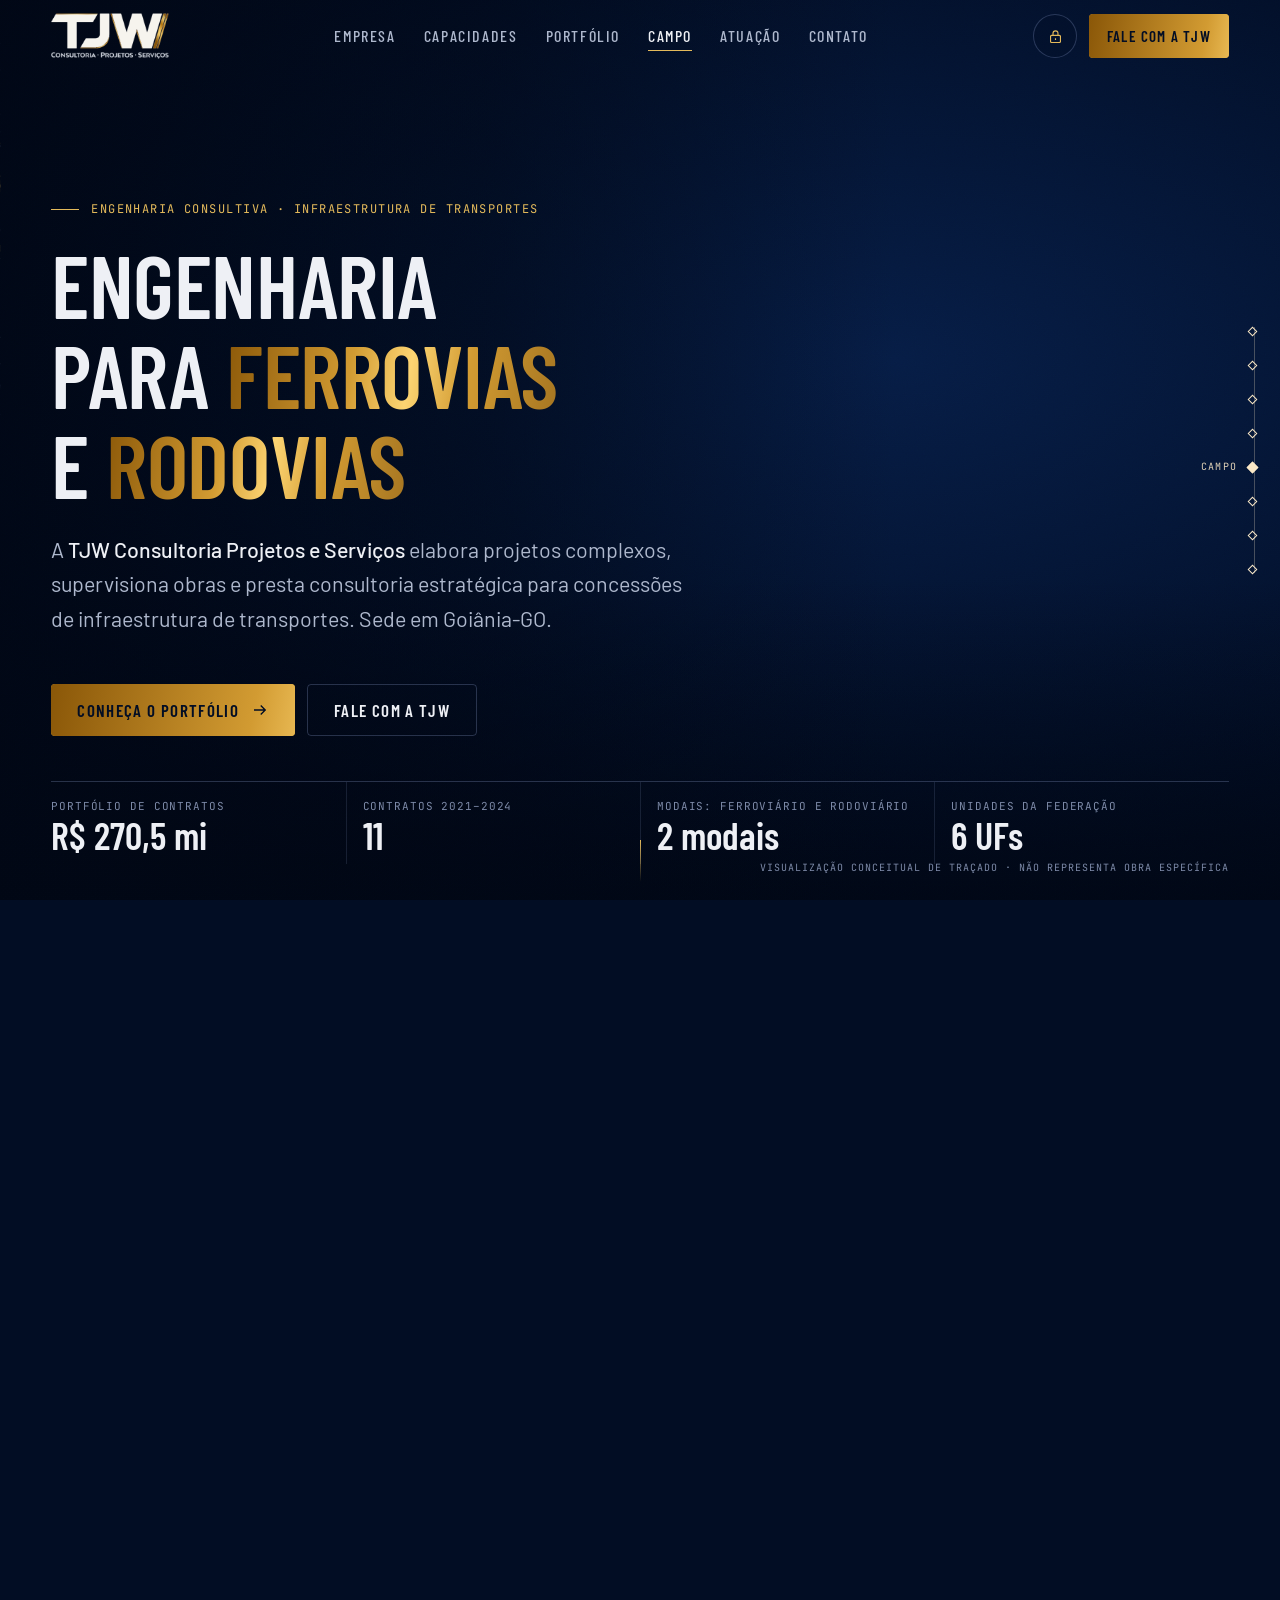
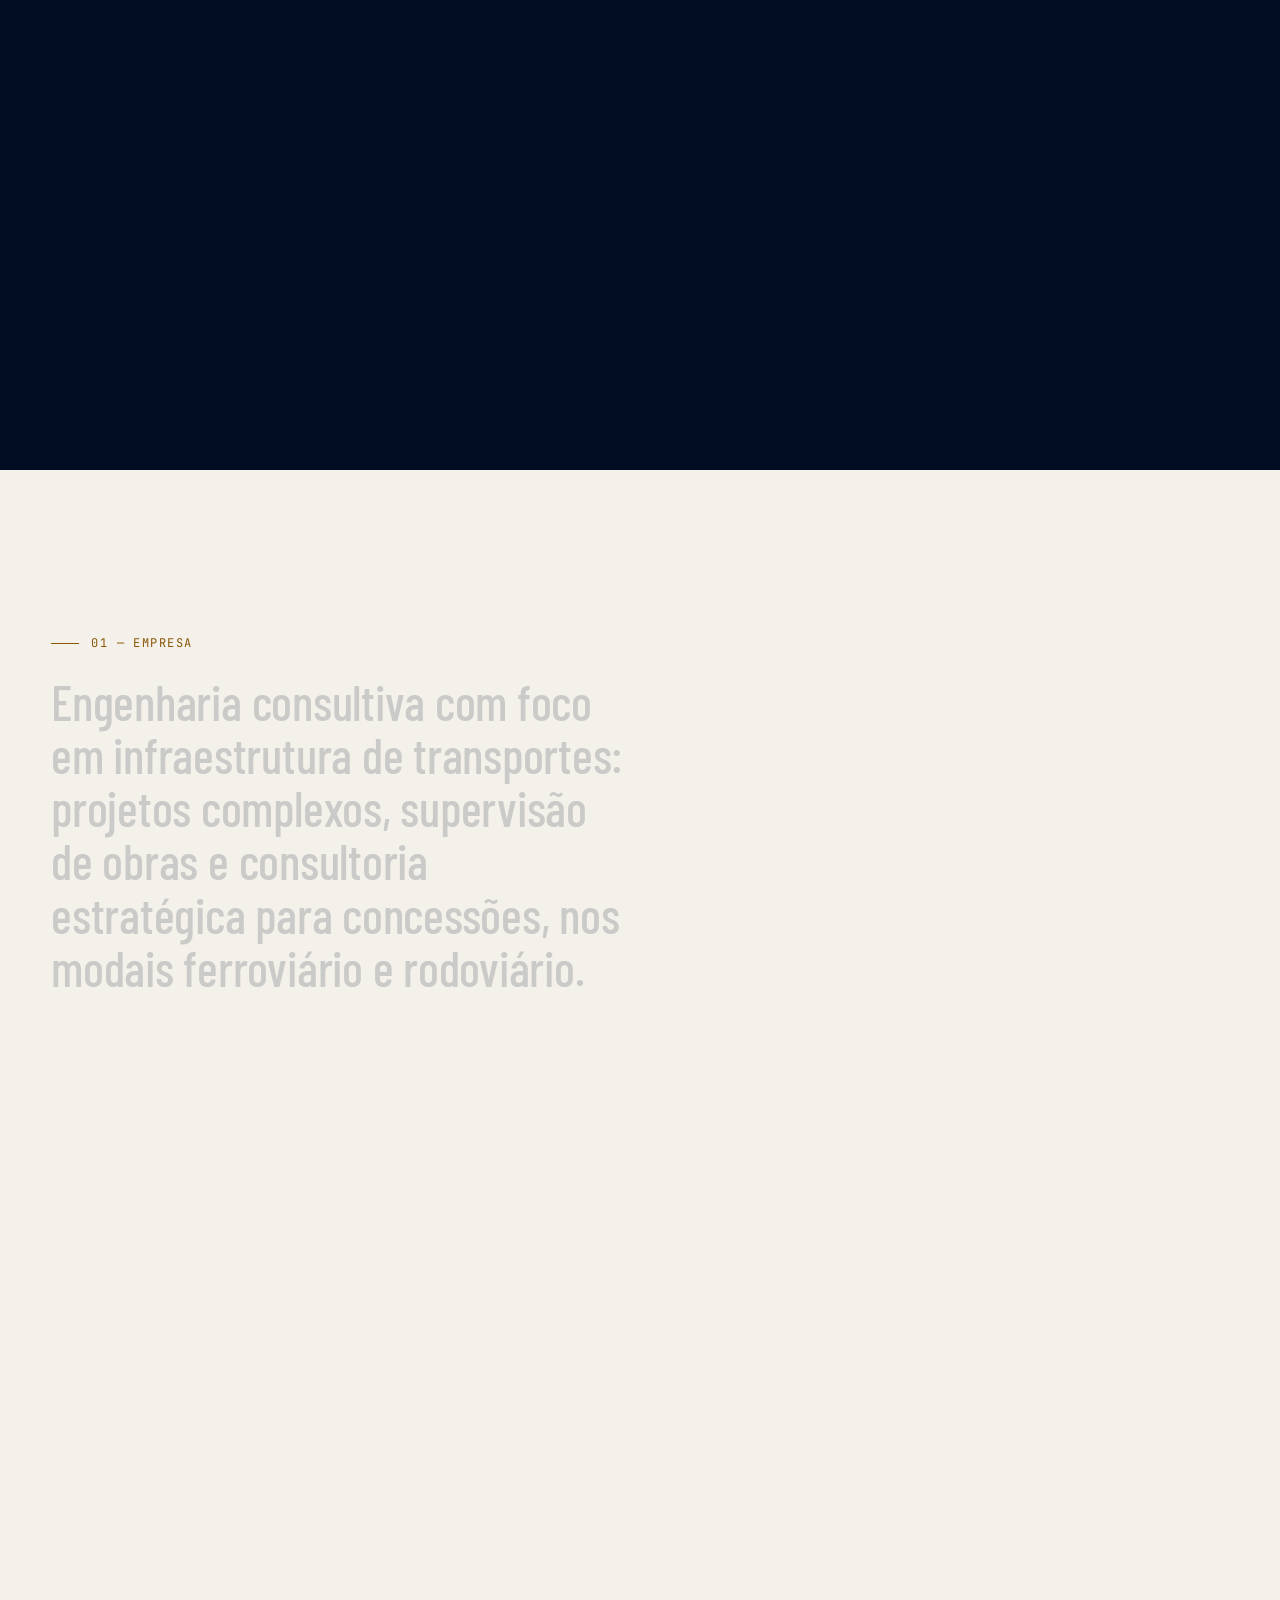
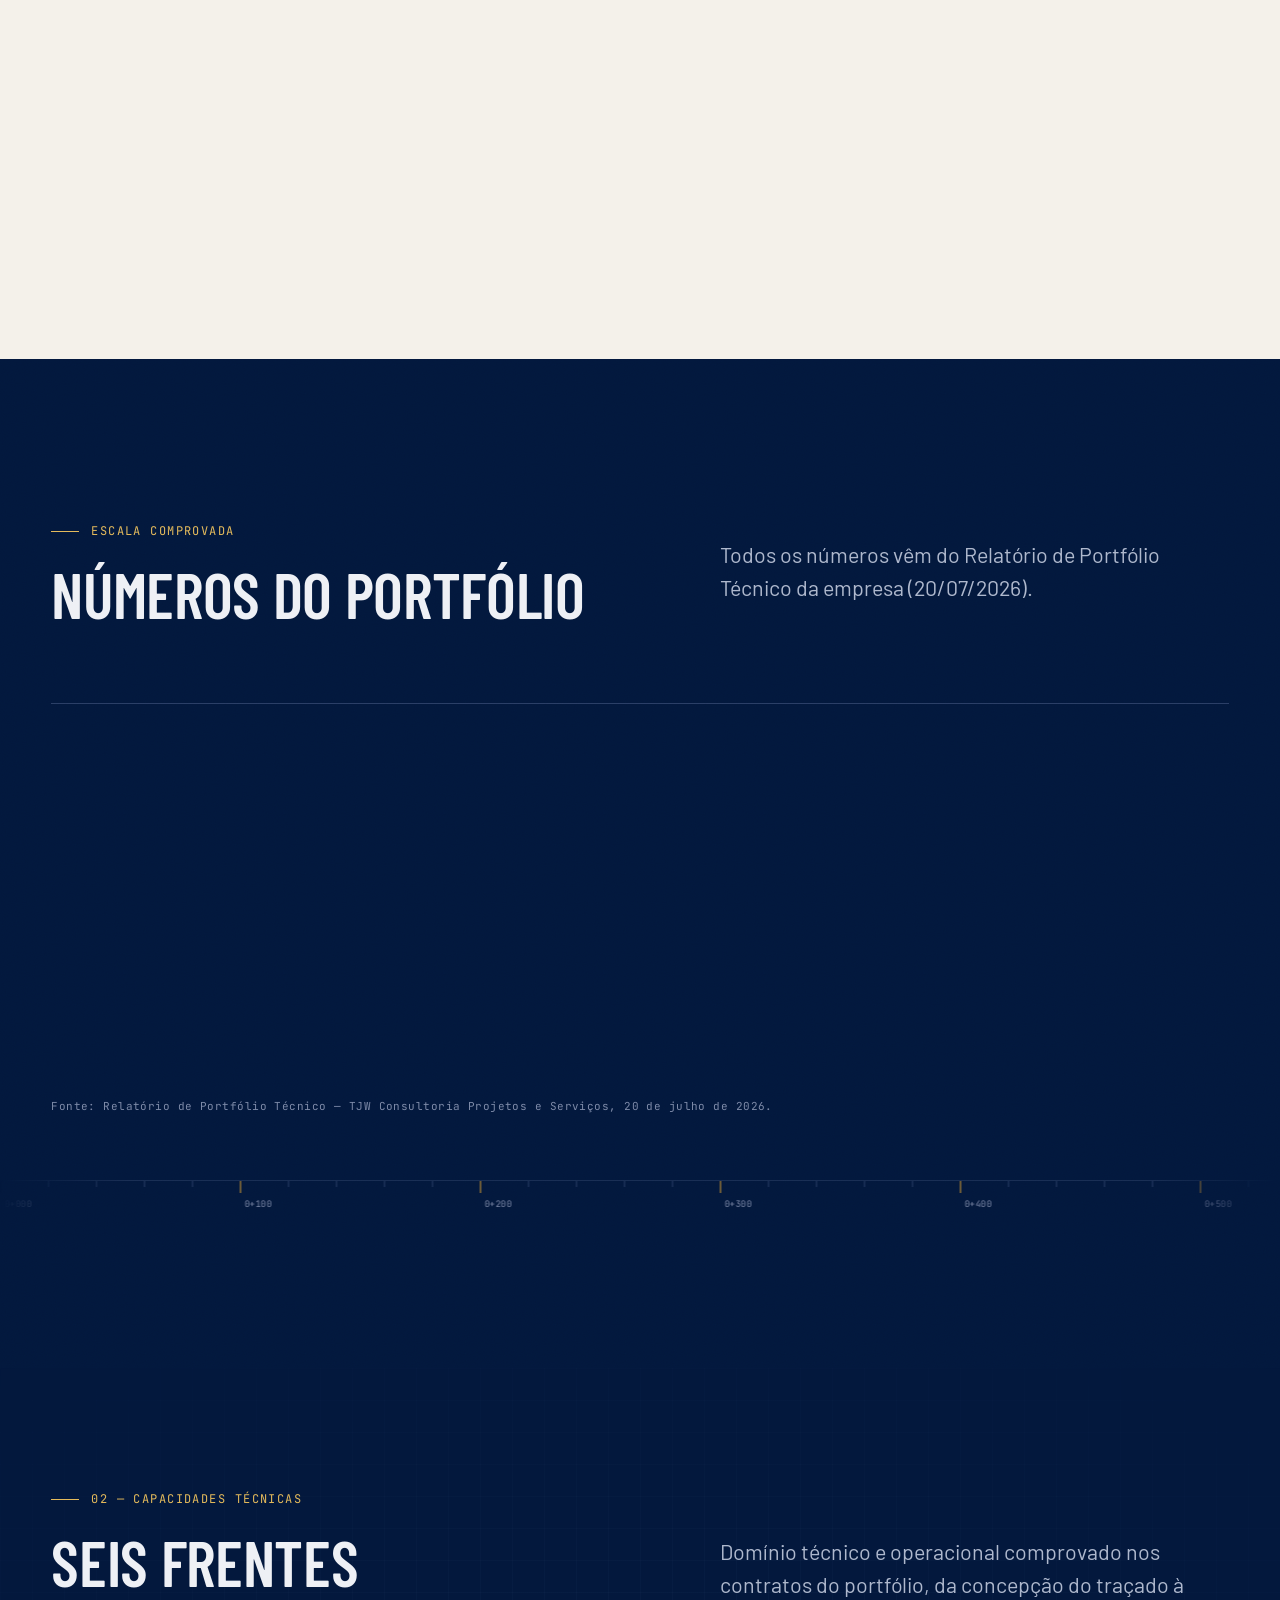
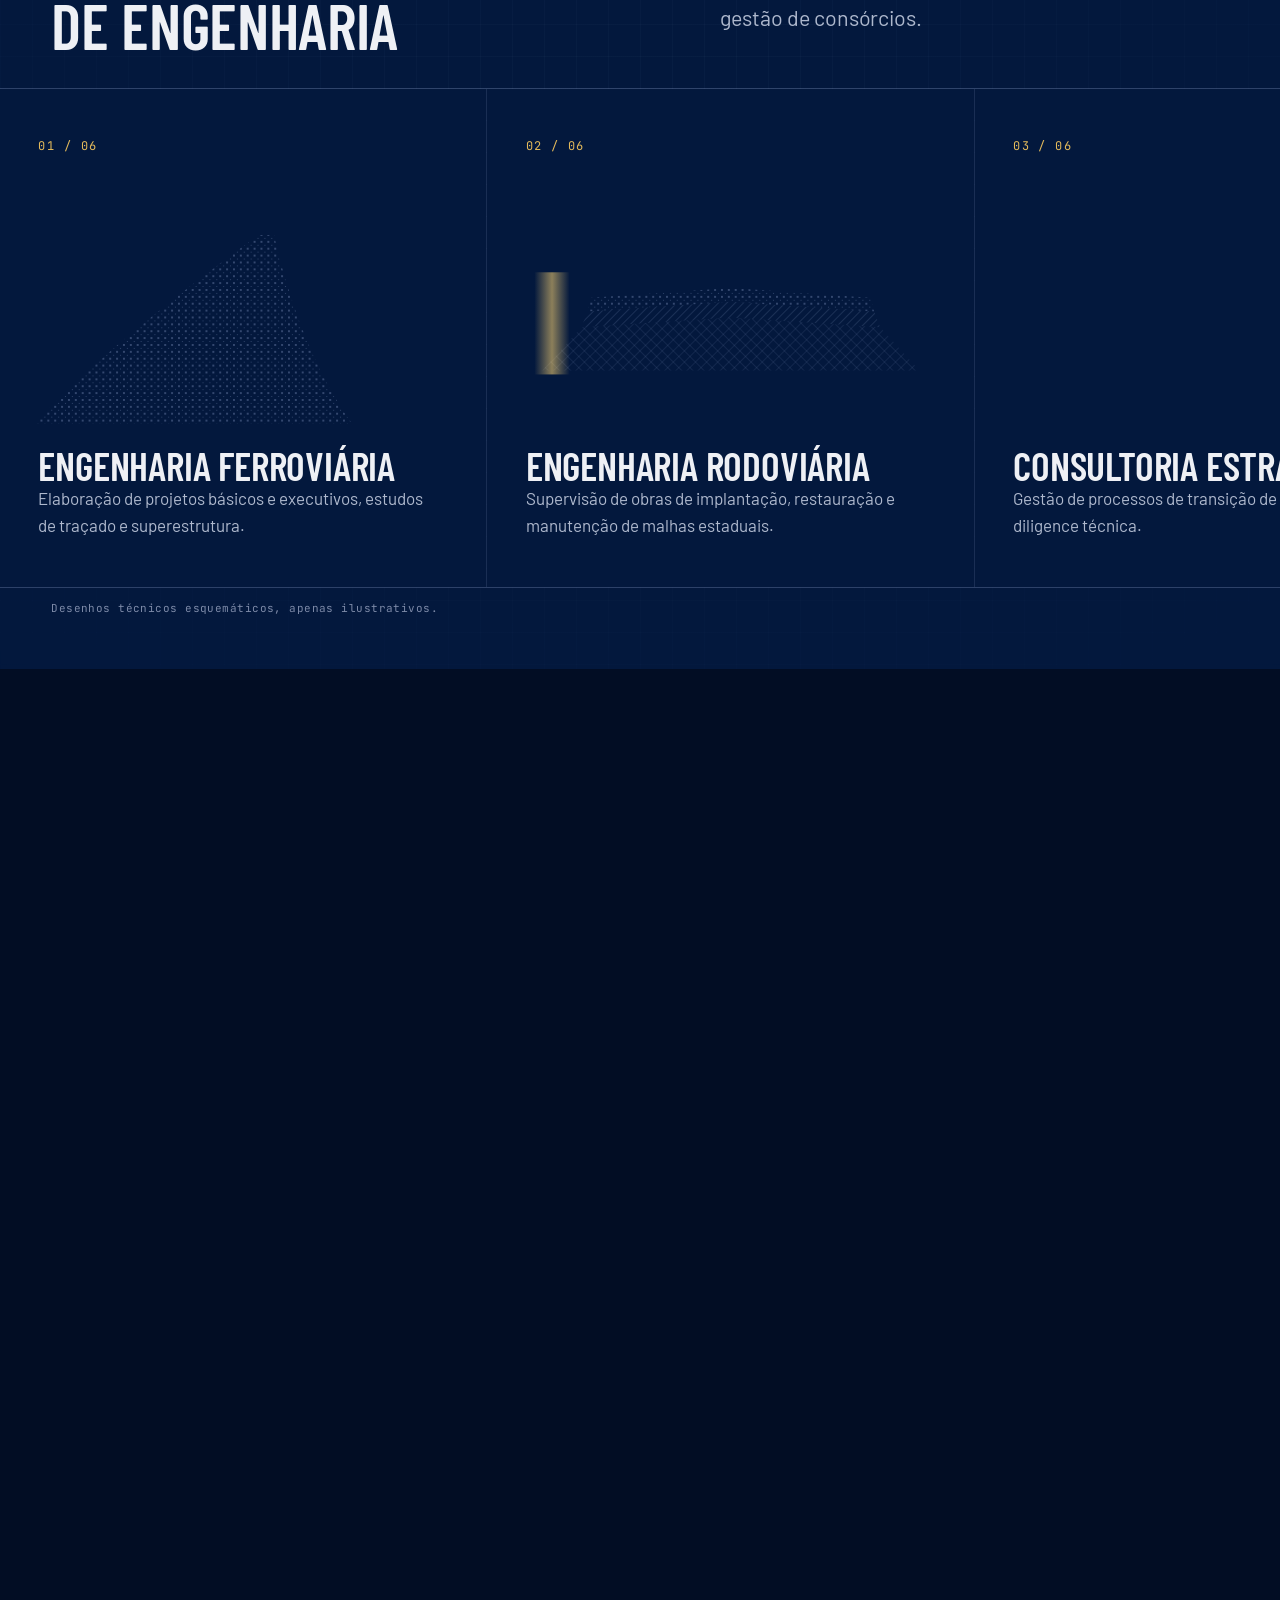
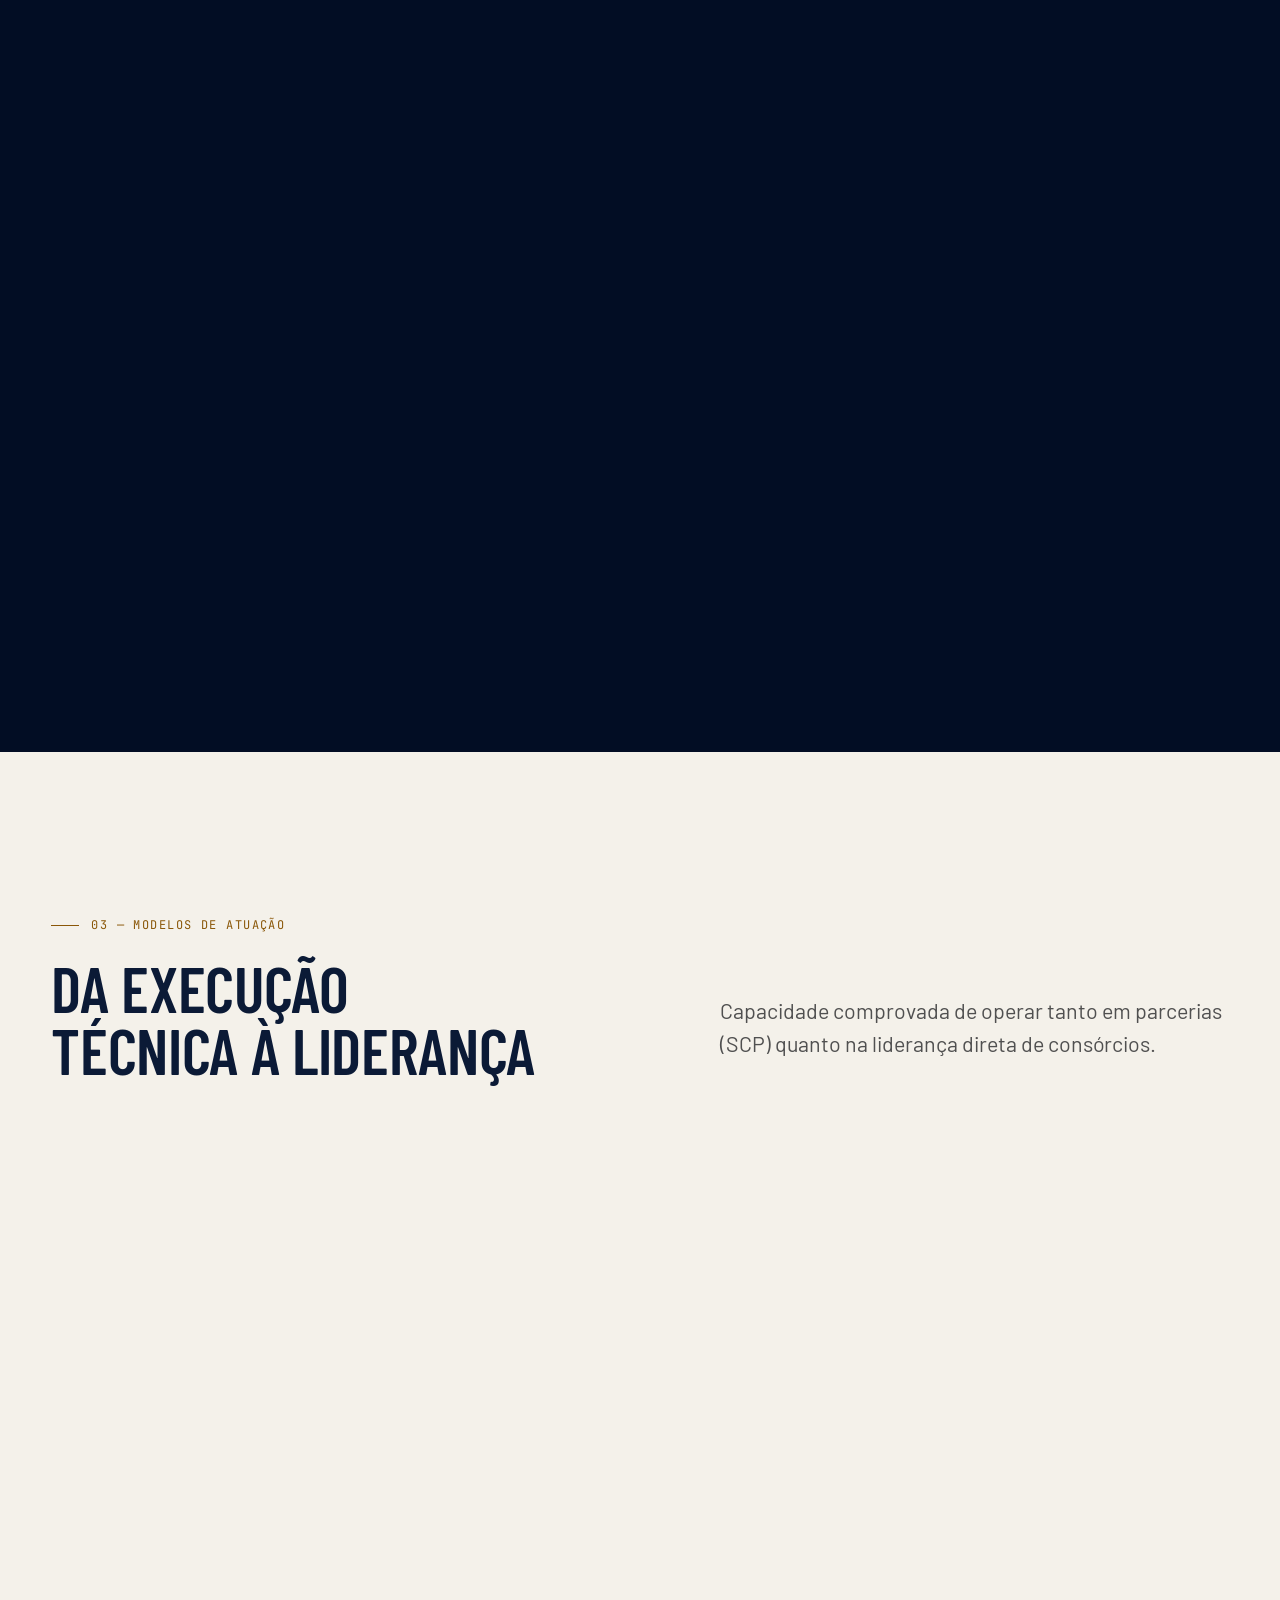
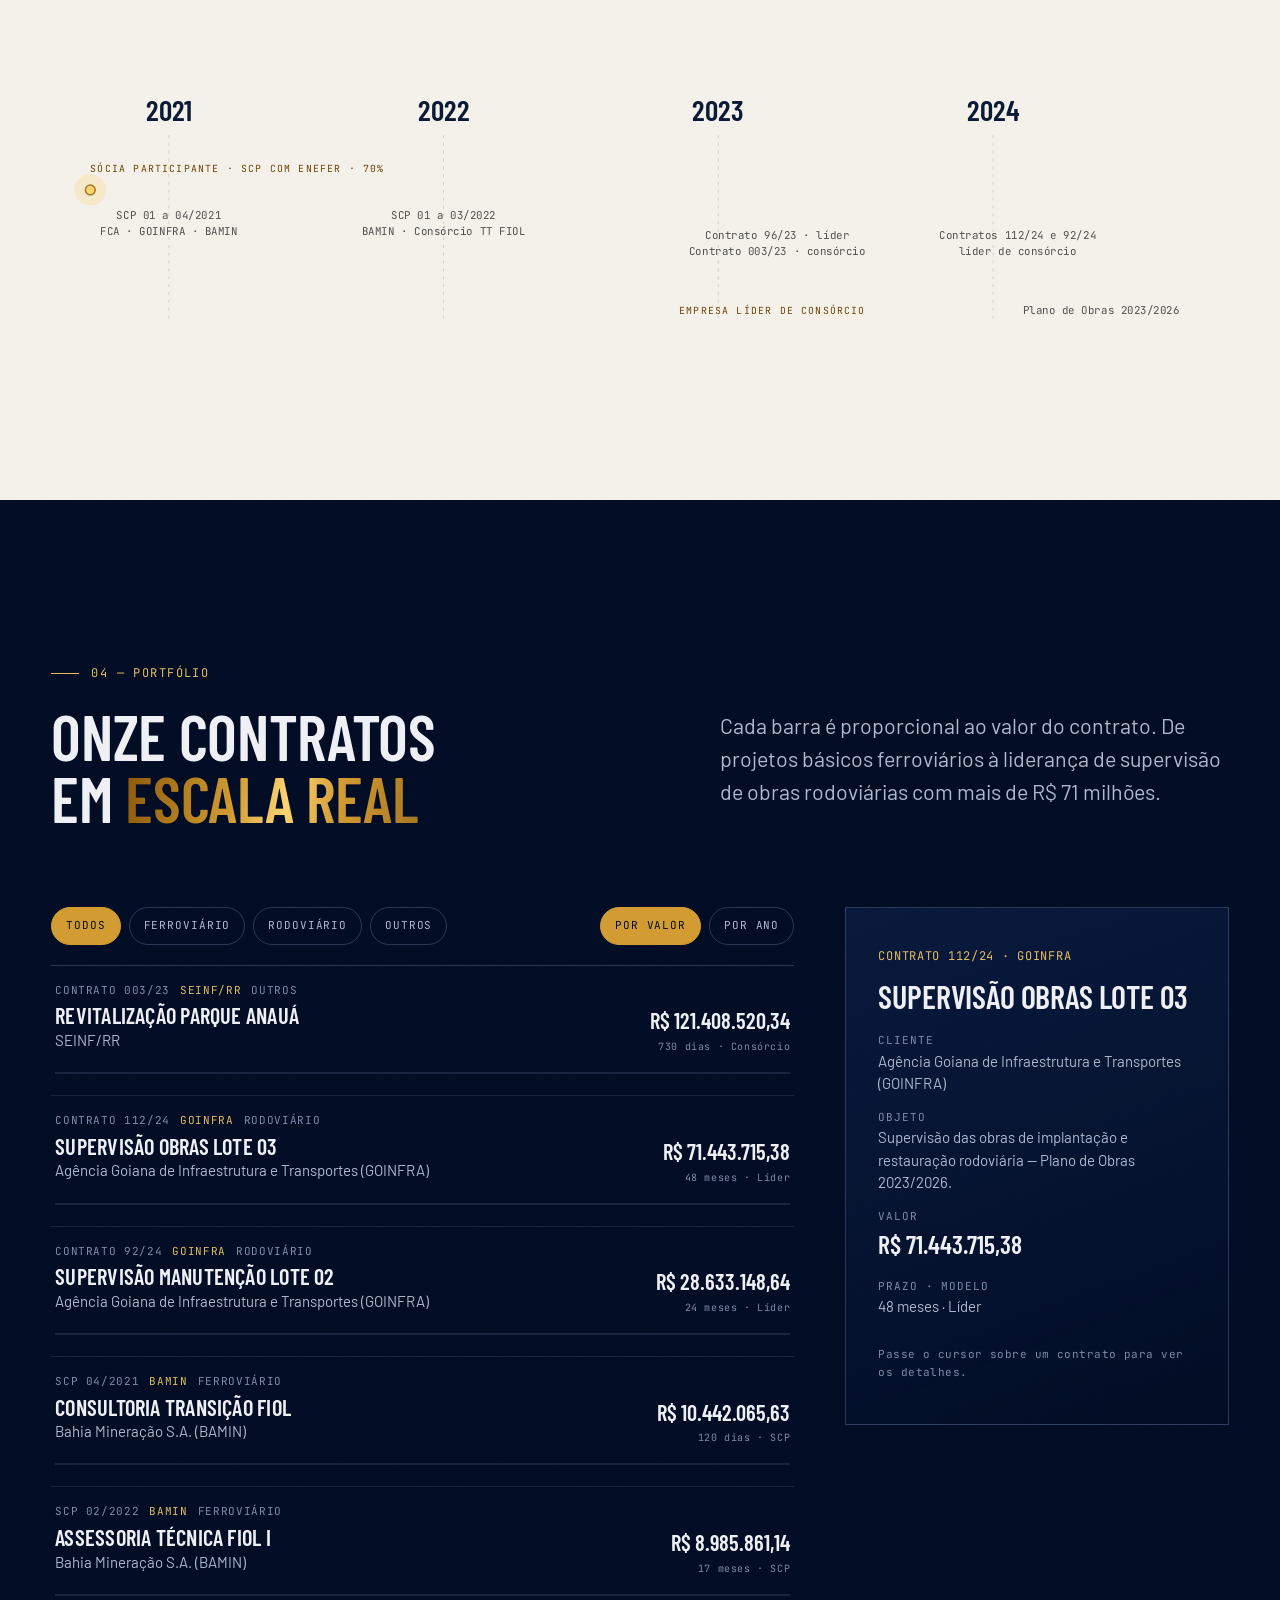
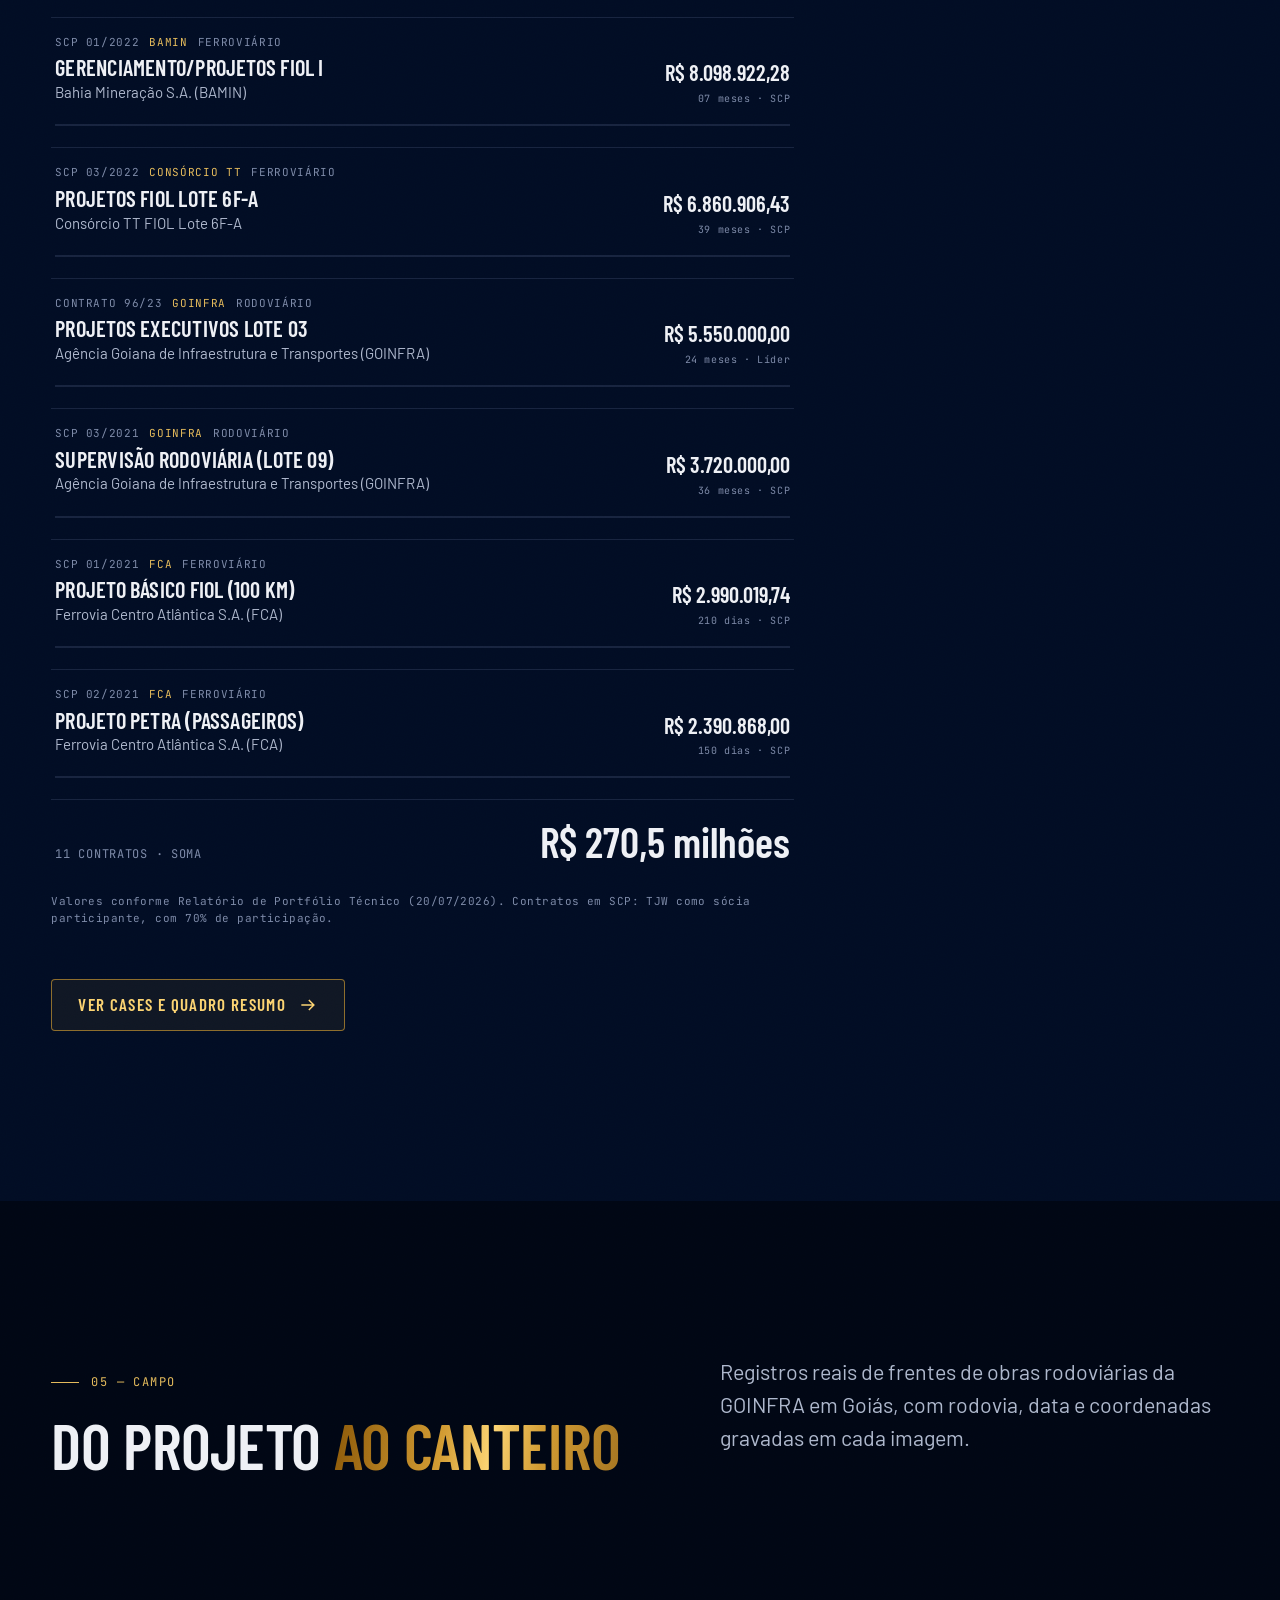
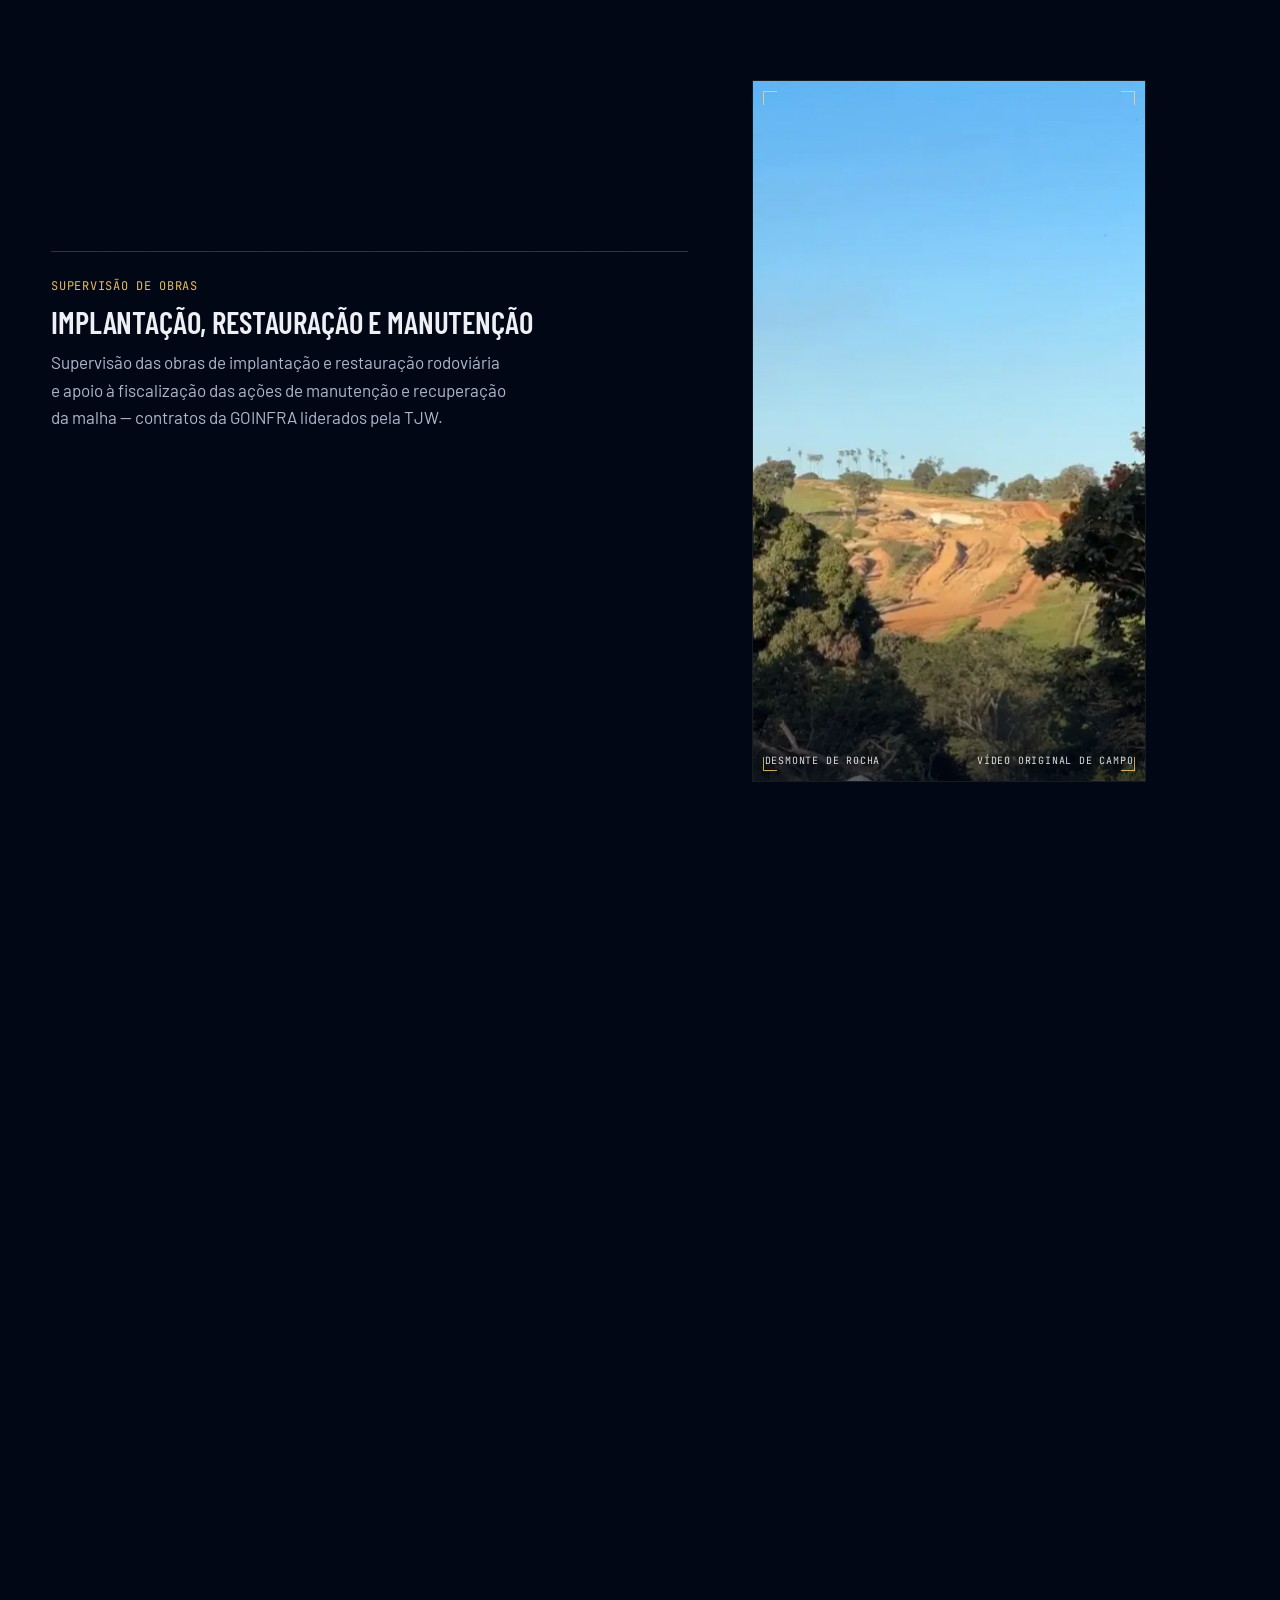
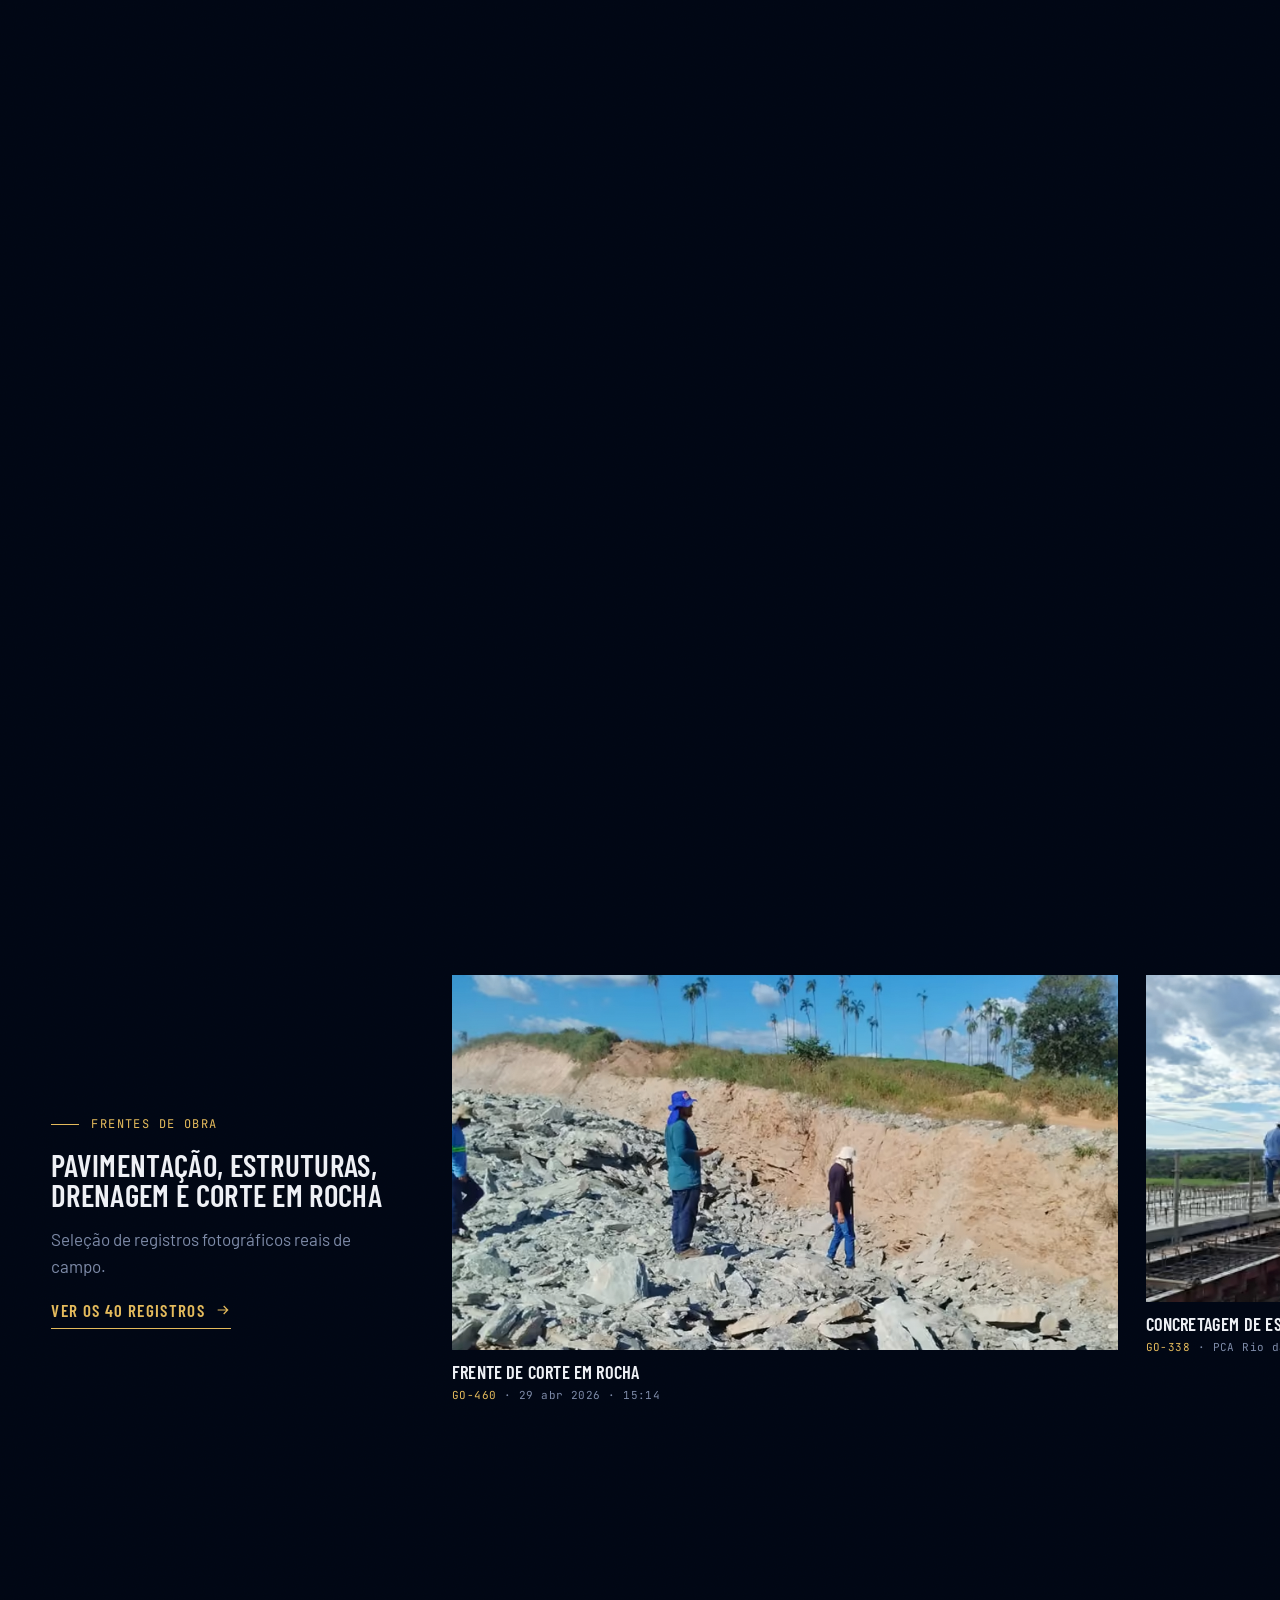
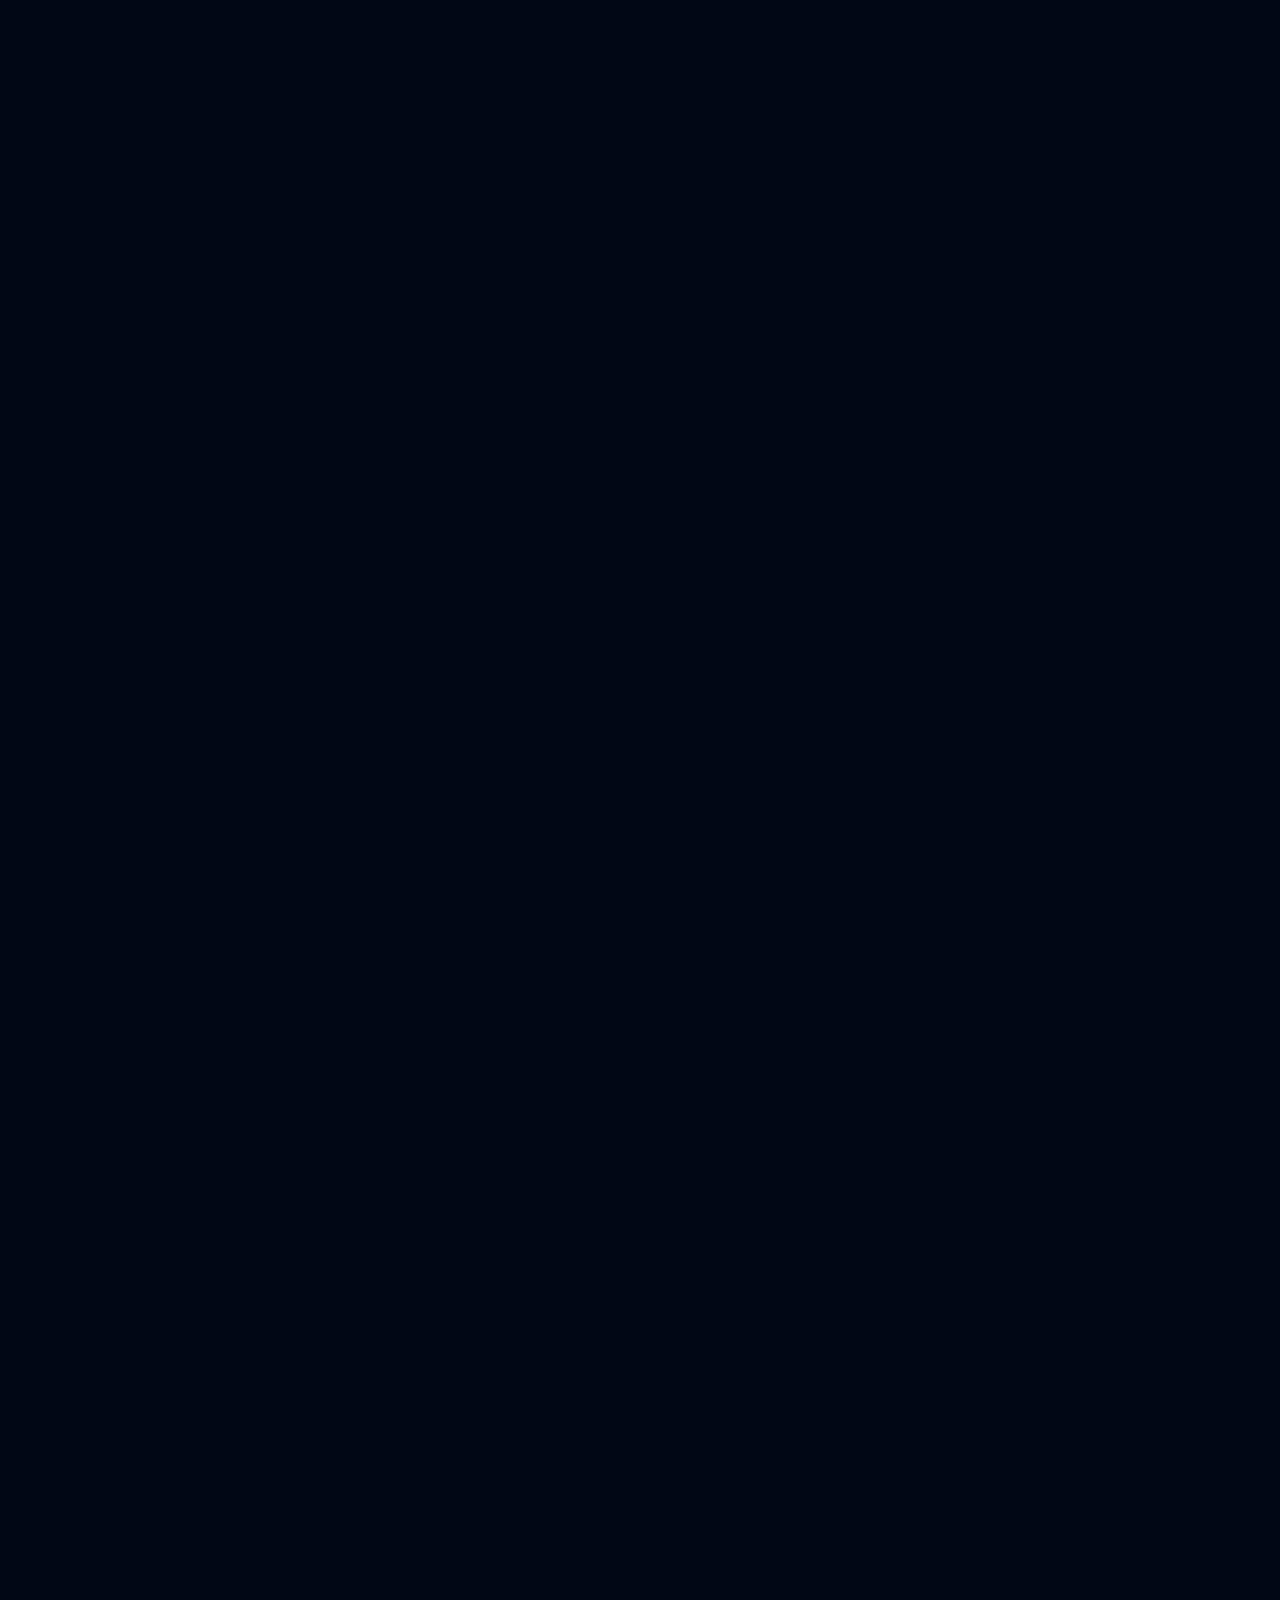
==== index.html @ 49e78c42 "site" ====
<!doctype html>
<html lang="pt-BR">
<head>
  <meta charset="utf-8">
  <meta name="viewport" content="width=device-width, initial-scale=1, viewport-fit=cover">
  <title>TJW Consultoria | Engenharia consultiva em ferrovias e rodovias · Goiânia-GO</title>
  <meta name="description" content="Engenharia consultiva em infraestrutura de transportes: projetos ferroviários, supervisão de obras rodoviárias e consultoria estratégica para concessões. Portfólio de R$ 270,5 milhões em contratos. Sede em Goiânia-GO.">
  <link rel="canonical" href="https://www.tjwconsultoria.com.br/">
  <meta name="robots" content="index, follow, max-image-preview:large">
  <meta name="theme-color" content="#03183d">
  <meta name="author" content="TJW Consultoria Projetos e Serviços">
  <meta name="geo.region" content="BR-GO">
  <meta name="geo.placename" content="Goiânia">

  <meta property="og:type" content="website">
  <meta property="og:locale" content="pt_BR">
  <meta property="og:site_name" content="TJW Consultoria">
  <meta property="og:title" content="TJW Consultoria · Projetos · Serviços">
  <meta property="og:description" content="Engenharia consultiva em infraestrutura de transportes: ferrovias, rodovias e consultoria para concessões. Sede em Goiânia-GO.">
  <meta property="og:url" content="https://www.tjwconsultoria.com.br/">
  <meta property="og:image" content="https://www.tjwconsultoria.com.br/assets/img/og/tjw-consultoria-og.jpg">
  <meta property="og:image:width" content="1200">
  <meta property="og:image:height" content="630">
  <meta property="og:image:alt" content="Logotipo da TJW Consultoria sobre registro de concretagem de estrutura na GO-338">
  <meta name="twitter:card" content="summary_large_image">
  <meta name="twitter:title" content="TJW Consultoria · Projetos · Serviços">
  <meta name="twitter:description" content="Engenharia consultiva em ferrovias, rodovias e concessões. Sede em Goiânia-GO.">
  <meta name="twitter:image" content="https://www.tjwconsultoria.com.br/assets/img/og/tjw-consultoria-og.jpg">

  <link rel="icon" href="favicon.ico" sizes="32x32">
  <link rel="icon" href="favicon-32.png" type="image/png" sizes="32x32">
  <link rel="apple-touch-icon" href="apple-touch-icon.png">
  <link rel="manifest" href="site.webmanifest">
  <link rel="alternate" type="text/plain" href="llms.txt" title="Resumo do site em texto">

  <link rel="preload" href="assets/fonts/barlow-condensed-600.woff2" as="font" type="font/woff2" crossorigin>
  <link rel="preload" href="assets/fonts/barlow-400.woff2" as="font" type="font/woff2" crossorigin>
  <link rel="stylesheet" href="assets/css/main.css">
  <script>
    (function (d) {
      d.classList.add('js');
      if (window.matchMedia && matchMedia('(prefers-reduced-motion: reduce)').matches) d.classList.add('no-motion');
      setTimeout(function () { if (!window.__tjwReady) d.classList.add('fallback'); }, 3500);
    })(document.documentElement);
  </script>
  <script defer src="assets/vendor/gsap.min.js"></script>
  <script defer src="assets/vendor/ScrollTrigger.min.js"></script>
  <script defer src="assets/vendor/lenis.min.js"></script>
  <script defer src="assets/js/hero-tracado.js"></script>
  <script defer src="assets/js/sequencia.js"></script>
  <script defer src="assets/js/main.js"></script>
  <script defer src="assets/js/rodape.js"></script>

  <script type="application/ld+json">
  {
    "@context": "https://schema.org",
    "@graph": [
      {
        "@type": ["Organization", "ProfessionalService"],
        "@id": "https://www.tjwconsultoria.com.br/#organizacao",
        "name": "TJW Consultoria Projetos e Serviços",
        "legalName": "TJW Consultoria Projetos e Serviços Eireli - ME",
        "alternateName": ["TJW Consultoria", "TJW"],
        "description": "Sociedade empresarial especializada na prestação de serviços de engenharia consultiva, com foco em infraestrutura de transportes, abrangendo os modais ferroviário e rodoviário: elaboração de projetos complexos, supervisão de obras e consultoria estratégica para concessões.",
        "url": "https://www.tjwconsultoria.com.br/",
        "logo": { "@type": "ImageObject", "url": "https://www.tjwconsultoria.com.br/assets/img/marca/tjw-consultoria-logo.png", "width": 334, "height": 132 },
        "image": "https://www.tjwconsultoria.com.br/assets/img/og/tjw-consultoria-og.jpg",
        "taxID": "18.365.763/0001-00",
        "subjectOf": { "@id": "https://www.tjwconsultoria.com.br/portfolio/#pagina" },
        "address": {
          "@type": "PostalAddress",
          "streetAddress": "Rua 07, n. 530, Quadra F-3, Lotes 37/39, Sala 105, Setor Oeste",
          "addressLocality": "Goiânia",
          "addressRegion": "GO",
          "postalCode": "74110-130",
          "addressCountry": "BR"
        },
        "areaServed": [
          { "@type": "State", "name": "Goiás" },
          { "@type": "State", "name": "Bahia" },
          { "@type": "State", "name": "Tocantins" },
          { "@type": "AdministrativeArea", "name": "Distrito Federal" },
          { "@type": "State", "name": "Rio de Janeiro" },
          { "@type": "State", "name": "Roraima" }
        ],
        "knowsAbout": ["Engenharia ferroviária", "Engenharia rodoviária", "Projeto básico", "Projeto executivo", "Supervisão de obras rodoviárias", "Consultoria para concessões", "Due diligence técnica", "Estudos geológicos", "Estudos geotécnicos", "Estudos hidrológicos", "Estudos ambientais", "Reassentamento populacional", "Gestão fundiária", "Liderança de consórcios"],
        "member": [
          { "@type": "OrganizationRole", "roleName": "Sócio Administrador (in memoriam)", "member": { "@type": "Person", "name": "José Tadeu Vieira da Cunha" } },
          { "@type": "OrganizationRole", "roleName": "Inventariante — Administração atual", "member": { "@type": "Person", "name": "Luciana Luiza de Araujo" } }
        ],
        "hasOfferCatalog": {
          "@type": "OfferCatalog",
          "name": "Capacidades técnicas",
          "itemListElement": [
            { "@type": "Offer", "itemOffered": { "@type": "Service", "name": "Engenharia Ferroviária", "description": "Elaboração de projetos básicos e executivos, estudos de traçado e superestrutura." } },
            { "@type": "Offer", "itemOffered": { "@type": "Service", "name": "Engenharia Rodoviária", "description": "Supervisão de obras de implantação, restauração e manutenção de malhas estaduais." } },
            { "@type": "Offer", "itemOffered": { "@type": "Service", "name": "Consultoria Estratégica", "description": "Gestão de processos de transição de concessões e due diligence técnica." } },
            { "@type": "Offer", "itemOffered": { "@type": "Service", "name": "Estudos Multidisciplinares", "description": "Execução de levantamentos geológicos, geotécnicos, hidrológicos e ambientais." } },
            { "@type": "Offer", "itemOffered": { "@type": "Service", "name": "Gestão Social", "description": "Elaboração e execução de projetos de reassentamento populacional e gestão fundiária." } },
            { "@type": "Offer", "itemOffered": { "@type": "Service", "name": "Liderança de Consórcios", "description": "Gestão administrativa e técnica de grupos de empresas em contratos de alta complexidade." } }
          ]
        }
      },
      {
        "@type": "WebSite",
        "@id": "https://www.tjwconsultoria.com.br/#site",
        "url": "https://www.tjwconsultoria.com.br/",
        "name": "TJW Consultoria",
        "inLanguage": "pt-BR",
        "publisher": { "@id": "https://www.tjwconsultoria.com.br/#organizacao" }
      },
      {
        "@type": "WebPage",
        "@id": "https://www.tjwconsultoria.com.br/#pagina",
        "url": "https://www.tjwconsultoria.com.br/",
        "name": "TJW Consultoria | Engenharia consultiva em ferrovias e rodovias · Goiânia-GO",
        "isPartOf": { "@id": "https://www.tjwconsultoria.com.br/#site" },
        "about": { "@id": "https://www.tjwconsultoria.com.br/#organizacao" },
        "primaryImageOfPage": "https://www.tjwconsultoria.com.br/assets/img/og/tjw-consultoria-og.jpg",
        "mainEntity": { "@id": "https://www.tjwconsultoria.com.br/#organizacao" },
        "significantLink": ["https://www.tjwconsultoria.com.br/portfolio/", "https://www.tjwconsultoria.com.br/campo/"],
        "speakable": { "@type": "SpeakableSpecification", "cssSelector": [".hero__lead", ".manifesto", ".numeros", ".linha-tempo__lista"] },
        "inLanguage": "pt-BR",
        "dateModified": "2026-09-27"
      },
      {
        "@type": "FAQPage",
        "@id": "https://www.tjwconsultoria.com.br/#perguntas",
        "mainEntity": [
          { "@type": "Question", "name": "O que a TJW Consultoria faz?", "acceptedAnswer": { "@type": "Answer", "text": "A TJW Consultoria Projetos e Serviços é uma empresa de engenharia consultiva com foco em infraestrutura de transportes, nos modais ferroviário e rodoviário. Atua na elaboração de projetos complexos, na supervisão de obras e na consultoria estratégica para concessões." } },
          { "@type": "Question", "name": "Em quais modais de transporte a TJW atua?", "acceptedAnswer": { "@type": "Answer", "text": "Ferroviário e rodoviário. No ferroviário, elabora projetos básicos e executivos, estudos de traçado e superestrutura, e presta consultoria para transição de concessões. No rodoviário, supervisiona obras de implantação, restauração e manutenção de malhas estaduais." } },
          { "@type": "Question", "name": "Onde fica a sede da TJW Consultoria?", "acceptedAnswer": { "@type": "Answer", "text": "Rua 07, n. 530, Quadra F-3, Lotes 37/39, Sala 105, Setor Oeste, Goiânia - GO, CEP 74.110-130." } },
          { "@type": "Question", "name": "Quais clientes já contrataram a TJW?", "acceptedAnswer": { "@type": "Answer", "text": "O portfólio inclui contratos com Ferrovia Centro Atlântica S.A. (FCA), Bahia Mineração S.A. (BAMIN), Agência Goiana de Infraestrutura e Transportes (GOINFRA), Consórcio TT FIOL Lote 6F-A e SEINF/RR." } },
          { "@type": "Question", "name": "A TJW atua em consórcios?", "acceptedAnswer": { "@type": "Answer", "text": "Sim. A TJW é empresa líder de consórcios contratados pela GOINFRA, como o Consórcio Supervisor GO (Contrato 112/2024) e o Consórcio TJW-CAVA (Contrato 92/2024). Entre 2021 e 2023 atuou como sócia participante, com 70% de participação, em Sociedades em Conta de Participação com a ENEFER Consultoria Projetos Ltda." } },
          { "@type": "Question", "name": "Qual é o porte do portfólio da TJW?", "acceptedAnswer": { "@type": "Answer", "text": "O Relatório de Portfólio Técnico de 20 de julho de 2026 lista 11 contratos, entre 2021 e 2024, que somam R$ 270,5 milhões." } },
          { "@type": "Question", "name": "Quais estudos técnicos a TJW executa?", "acceptedAnswer": { "@type": "Answer", "text": "Levantamentos geológicos, geotécnicos, hidrológicos e ambientais, além de projetos de reassentamento populacional e gestão fundiária." } },
          { "@type": "Question", "name": "Quem administra a TJW Consultoria atualmente?", "acceptedAnswer": { "@type": "Answer", "text": "A administração atual é exercida por Luciana Luiza de Araujo, inventariante. O sócio administrador da empresa foi José Tadeu Vieira da Cunha (in memoriam), responsável pela direção técnica." } }
        ]
      }
    ]
  }
  </script>
</head>
<body>
  <svg class="defs-tecnicos" width="0" height="0" aria-hidden="true" focusable="false">
    <defs>
      <pattern id="h-diag" width="6" height="6" patternUnits="userSpaceOnUse" patternTransform="rotate(45)"><path d="M0 0V6" stroke="#8fa3cf" stroke-opacity=".35" stroke-width="1"/></pattern>
      <pattern id="h-cruz" width="8" height="8" patternUnits="userSpaceOnUse" patternTransform="rotate(45)"><path d="M0 0V8M0 0H8" stroke="#8fa3cf" stroke-opacity=".22" stroke-width="1"/></pattern>
      <pattern id="h-pontos" width="7" height="7" patternUnits="userSpaceOnUse"><circle cx="2" cy="2" r=".9" fill="#8fa3cf" fill-opacity=".5"/><circle cx="5.5" cy="5.5" r=".6" fill="#8fa3cf" fill-opacity=".35"/></pattern>
      <pattern id="h-rocha" width="16" height="10" patternUnits="userSpaceOnUse"><path d="M0 0H16M0 5H16M4 0V5M12 5V10" stroke="#8fa3cf" stroke-opacity=".28" stroke-width="1"/></pattern>
      <pattern id="h-ouro" width="5" height="5" patternUnits="userSpaceOnUse" patternTransform="rotate(-45)"><path d="M0 0V5" stroke="#d29b32" stroke-opacity=".55" stroke-width="1"/></pattern>
      <linearGradient id="g-varre" x1="0" x2="1" y1="0" y2="0"><stop offset="0" stop-color="#fcd472" stop-opacity="0"/><stop offset=".5" stop-color="#fcd472" stop-opacity=".55"/><stop offset="1" stop-color="#fcd472" stop-opacity="0"/></linearGradient>
    </defs>
  </svg>
  <a class="skip-link" href="#conteudo">Pular para o conteúdo</a>

  <header class="site-header" data-transparente>
    <div class="wrap">
      <a class="brand" href="https://www.tjwconsultoria.com.br/" aria-label="TJW Consultoria — página inicial">
        <img src="assets/img/marca/tjw-consultoria-logo-negativo.png" width="334" height="132" alt="TJW Consultoria · Projetos · Serviços">
      </a>
      <nav class="nav-main" aria-label="Principal">
        <ul>
          <li><a href="#empresa">Empresa</a></li>
          <li><a href="#capacidades">Capacidades</a></li>
          <li><a href="#portfolio">Portfólio</a></li>
          <li><a href="#campo">Campo</a></li>
          <li><a href="#atuacao">Atuação</a></li>
          <li><a href="#contato">Contato</a></li>
        </ul>
      </nav>
      <a class="acesso" href="https://tjw.inlinedigital.com.br/login" target="_blank" rel="noopener nofollow" title="Sistema corporativo TJW (abre em nova aba)"><svg viewBox="0 0 24 24" fill="none" stroke="currentColor" stroke-width="1.6" aria-hidden="true"><rect x="5" y="10.5" width="14" height="10" rx="1.5"/><path d="M8.5 10.5V7.5a3.5 3.5 0 0 1 7 0v3"/><path d="M12 14.5v2.5"/></svg><span class="acesso__txt">Acesso corporativo</span><span class="visually-hidden"> (abre em nova aba)</span></a>
      <a class="btn btn--gold header-cta" href="#contato">Fale com a TJW</a>
      <button class="menu-toggle" type="button" aria-expanded="false" aria-controls="menu-movel"><span class="lbl">Menu</span><span class="bars" aria-hidden="true"></span></button>
    </div>
  </header>

  <nav class="nav-mobile" id="menu-movel" aria-label="Menu" inert>
    <ol>
      <li><a href="#empresa">Empresa</a></li>
      <li><a href="#capacidades">Capacidades</a></li>
      <li><a href="#portfolio">Portfólio</a></li>
      <li><a href="#campo">Campo</a></li>
      <li><a href="#atuacao">Onde atuamos</a></li>
      <li><a href="#contato">Contato</a></li>
    </ol>
    <div class="nav-mobile__foot">
      <p>Rua 07, n. 530, Qd. F-3, Lts. 37/39, Sala 105<br>Setor Oeste, Goiânia - GO</p>
      <!-- REDES SOCIAIS: ao receber os endereços, acrescente em cada <a> href="https://..." target="_blank" rel="noopener" e remova "(em breve)" -->
      <ul class="redes" aria-label="Redes sociais">
        <li><a class="redes__link" aria-label="Instagram da TJW Consultoria (em breve)" title="Instagram · em breve"><svg viewBox="0 0 24 24" fill="none" stroke="currentColor" stroke-width="1.6" aria-hidden="true"><rect x="3.5" y="3.5" width="17" height="17" rx="5"/><circle cx="12" cy="12" r="4"/><circle cx="17.2" cy="6.8" r=".9" fill="currentColor" stroke="none"/></svg></a></li>
        <li><a class="redes__link" aria-label="LinkedIn da TJW Consultoria (em breve)" title="LinkedIn · em breve"><svg viewBox="0 0 24 24" fill="none" stroke="currentColor" stroke-width="1.6" aria-hidden="true"><rect x="3.5" y="3.5" width="17" height="17" rx="3"/><path d="M8 10.5V16.5M8 7.6v.1M11.5 16.5v-6M11.5 13.2c0-1.6 1-2.7 2.5-2.7s2.5 1.1 2.5 2.7v3.3"/></svg></a></li>
      </ul>
      <a class="acesso acesso--menu" href="https://tjw.inlinedigital.com.br/login" target="_blank" rel="noopener nofollow" title="Sistema corporativo TJW (abre em nova aba)"><svg viewBox="0 0 24 24" fill="none" stroke="currentColor" stroke-width="1.6" aria-hidden="true"><rect x="5" y="10.5" width="14" height="10" rx="1.5"/><path d="M8.5 10.5V7.5a3.5 3.5 0 0 1 7 0v3"/><path d="M12 14.5v2.5"/></svg><span class="acesso__txt">Acesso corporativo</span><span class="visually-hidden"> (abre em nova aba)</span></a>
      <a class="btn btn--gold" href="#contato">Fale com a TJW</a>
    </div>
  </nav>

  <nav class="estacas" aria-label="Seções da página">
    <ol>
      <li><a href="#empresa"><span>Empresa</span></a></li>
      <li><a href="#capacidades"><span>Capacidades</span></a></li>
      <li><a href="#modelos"><span>Modelos</span></a></li>
      <li><a href="#portfolio"><span>Portfólio</span></a></li>
      <li><a href="#campo"><span>Campo</span></a></li>
      <li><a href="#atuacao"><span>Atuação</span></a></li>
      <li><a href="#clientes"><span>Clientes</span></a></li>
      <li><a href="#contato"><span>Contato</span></a></li>
    </ol>
  </nav>

  <main id="conteudo">

    <!-- ================= HERO ================= -->
    <section class="hero grain" id="inicio" data-hero aria-labelledby="hero-titulo">
      <!-- Vídeo cinematográfico opcional (Higgsfield): <div class="hero__bg" data-hero-seq="assets/seq/hero/" data-frames="120" aria-hidden="true"></div> -->
      <div class="hero__canvas" aria-hidden="true"></div>
      <div class="hero__shade" aria-hidden="true"></div>
      <div class="wrap hero__content">
        <p class="eyebrow" data-in>Engenharia consultiva · Infraestrutura de transportes</p>
        <h1 class="hero__title" id="hero-titulo">
          <span class="ln"><span>Engenharia</span></span>
          <span class="ln"><span>para <span class="gold-text">ferrovias</span></span></span>
          <span class="ln"><span>e <span class="gold-text">rodovias</span></span></span>
        </h1>
        <p class="hero__lead" data-in>A <strong>TJW Consultoria Projetos e Serviços</strong> elabora projetos complexos, supervisiona obras e presta consultoria estratégica para concessões de infraestrutura de transportes. Sede em Goiânia-GO.</p>
        <div class="hero__ctas" data-in>
          <a class="btn btn--gold" href="#portfolio">Conheça o portfólio <svg viewBox="0 0 24 24" fill="none" stroke="currentColor" stroke-width="1.8" aria-hidden="true"><path d="M4 12h15M13 6l6 6-6 6"/></svg></a>
          <a class="btn btn--line" href="#contato">Fale com a TJW</a>
        </div>
        <dl class="hero__stats" data-in>
          <div><dt>Portfólio de contratos</dt><dd>R$ 270,5 mi</dd></div>
          <div><dt>Contratos 2021–2024</dt><dd>11</dd></div>
          <div><dt>Modais: ferroviário e rodoviário</dt><dd>2 modais</dd></div>
          <div><dt>Unidades da federação</dt><dd>6 UFs</dd></div>
        </dl>
      </div>
      <div class="hero__statement" aria-hidden="true"><p>Do traçado <span class="gold-text">ao canteiro</span>.</p></div>
      <p class="hero__nota">Visualização conceitual de traçado · não representa obra específica</p>
      <span class="scroll-cue" aria-hidden="true"></span>
    </section>

    <!-- ================= EMPRESA ================= -->
    <section class="section theme-paper" id="empresa" data-estaca aria-labelledby="empresa-titulo">
      <div class="wrap">
        <p class="eyebrow">01 — Empresa</p>
        <h2 class="visually-hidden" id="empresa-titulo">Quem é a TJW Consultoria</h2>
        <p class="manifesto">Engenharia consultiva com foco em <em>infraestrutura de transportes</em>: projetos complexos, supervisão de obras e consultoria estratégica para <em>concessões</em>, nos modais ferroviário e rodoviário.</p>

        <div class="empresa-grid">
          <div class="empresa-texto" data-reveal>
            <p>A TJW Consultoria Projetos e Serviços Eireli - ME é uma sociedade empresarial especializada na prestação de serviços de engenharia consultiva, com foco em infraestrutura de transportes, abrangendo os modais ferroviário e rodoviário. A empresa consolidou-se no mercado nacional pela excelência na elaboração de projetos complexos, supervisão de obras e consultoria estratégica para concessões.</p>
            <p>Em sua trajetória, a TJW atuou como sócia participante responsável pela execução técnica direta em contratos de engenharia e evoluiu para a posição de empresa líder em consórcios de grande porte contratados pela administração pública.</p>
            <a class="link-arrow" href="https://www.tjwconsultoria.com.br/portfolio/">Ver portfólio técnico completo <svg viewBox="0 0 24 24" fill="none" stroke="currentColor" stroke-width="1.8" aria-hidden="true"><path d="M4 12h15M13 6l6 6-6 6"/></svg></a>
          </div>
          <aside class="ficha" data-reveal aria-labelledby="ficha-titulo">
            <h3 id="ficha-titulo">Dados cadastrais</h3>
            <dl>
              <div><dt>Razão social</dt><dd>TJW Consultoria Projetos e Serviços Eireli - ME</dd></div>
              <div><dt>CNPJ</dt><dd>18.365.763/0001-00</dd></div>
              <div><dt>Ramo de atuação</dt><dd>Consultoria, projetos e serviços de engenharia multidisciplinar</dd></div>
              <div><dt>Sede</dt><dd>Rua 07, n. 530, Quadra F-3, Lotes 37/39, Sala 105, Setor Oeste, Goiânia - GO, CEP 74.110-130</dd></div>
            </dl>
          </aside>
        </div>
        <div class="empresa__estrutura" aria-hidden="true">
      <svg class="estrutura" viewBox="0 24 1200 196" fill="none" aria-hidden="true" focusable="false">
        <g class="estrutura__base">
          <path data-risco pathLength="1" d="M0 214C80 214 100 220 110 228C200 300 330 372 470 384S700 380 790 330C900 262 1040 226 1110 222C1150 220 1180 218 1200 218"/>
          <path data-risco pathLength="1" d="M0 170H1200"/>
          <path data-risco pathLength="1" d="M0 178H1200"/>
          <path data-risco pathLength="1" d="M110 170L131.25 104M131.3 104L152.5 170M152.5 170L173.8 104M173.8 104L195 170M195 170L216.3 104M216.3 104L237.5 170M237.5 170L258.8 104M258.8 104L280 170M280 170L301.3 104M301.3 104L322.5 170M322.5 170L343.8 104M343.8 104L365 170M365 170L386.3 104M386.3 104L407.5 170M407.5 170L428.8 104M428.8 104L450 170M131.3 104H428.8M428.8 104L450 170M450 170L471.25 104M471.3 104L492.5 170M492.5 170L513.8 104M513.8 104L535 170M535 170L556.3 104M556.3 104L577.5 170M577.5 170L598.8 104M598.8 104L620 170M620 170L641.3 104M641.3 104L662.5 170M662.5 170L683.8 104M683.8 104L705 170M705 170L726.3 104M726.3 104L747.5 170M747.5 170L768.8 104M768.8 104L790 170M471.3 104H768.8M768.8 104L790 170M790 170L810 104M810 104L830 170M830 170L850 104M850 104L870 170M870 170L890 104M890 104L910 170M910 170L930 104M930 104L950 170M950 170L970 104M970 104L990 170M990 170L1010 104M1010 104L1030 170M1030 170L1050 104M1050 104L1070 170M1070 170L1090 104M1090 104L1110 170M810 104H1090M1090 104L1110 170"/>
          <path data-risco pathLength="1" d="M152.5 170V178M195 170V178M237.5 170V178M280 170V178M322.5 170V178M365 170V178M407.5 170V178M492.5 170V178M535 170V178M577.5 170V178M620 170V178M662.5 170V178M705 170V178M747.5 170V178M830 170V178M870 170V178M910 170V178M950 170V178M990 170V178M1030 170V178M1070 170V178"/>
          <path data-risco pathLength="1" d="M438 178V384M462 178V384M420 384H480V400H420ZM778 178V330M802 178V330M760 330H820V346H760Z"/>
          <path data-risco pathLength="1" d="M70 178H116V230H70ZM1104 178H1150V224H1104Z"/>
          <path data-risco pathLength="1" d="M500 360q10 -4 20 0t20 0t20 0t20 0t20 0t20 0t20 0t20 0t20 0t20 0t20 0M540 372q10 -4 20 0t20 0t20 0t20 0t20 0t20 0t20 0"/>
          <path data-risco pathLength="1" d="M110 40V56M450 40V56M790 40V56M1110 40V56M110 48H1110"/>
        </g>
        <g class="estrutura__ouro">
          <path data-risco pathLength="1" d="M0 164H1200"/>
          <path data-risco pathLength="1" d="M450 178V384M790 178V330"/>
        </g>
        <path class="ponte-luz" pathLength="1" d="M0 164H1200"/>
        <g class="estrutura__txt">
          <text x="280" y="36" text-anchor="middle">34,00</text><text x="620" y="36" text-anchor="middle">34,00</text><text x="950" y="36" text-anchor="middle">32,00</text>
          <text x="110" y="252" text-anchor="middle">E1</text><text x="450" y="406" text-anchor="middle">P1</text><text x="790" y="352" text-anchor="middle">P2</text><text x="1110" y="246" text-anchor="middle">E2</text>
          <text x="1190" y="158" text-anchor="end">greide</text>
          <text x="1190" y="214" text-anchor="end">elevação · ponte ferroviária em treliça · desenho esquemático</text>
        </g>
      </svg>
        </div>
      </div>
    </section>

    <!-- ================= NÚMEROS ================= -->
    <section class="section theme-navy grain" aria-labelledby="numeros-titulo">
      <div class="wrap">
        <div class="sec-head sec-head--split">
          <div>
            <p class="eyebrow">Escala comprovada</p>
            <h2 class="h2" id="numeros-titulo">Números do portfólio</h2>
          </div>
          <p class="lead">Todos os números vêm do Relatório de Portfólio Técnico da empresa (20/07/2026).</p>
        </div>
        <div class="numeros" data-reveal-stagger>
          <div><p class="num"><span class="pre">R$</span><span data-count="270.5" data-dec="1">270,5</span><small>mi</small></p><p class="lbl">Valor total do portfólio de contratos</p><div class="num__viz num__viz--faixa" aria-hidden="true"><div class="faixa-contratos"><i style="flex-grow:121.41" title="Contrato 003/23 · SEINF/RR · R$ 121.408.520,34"></i><i style="flex-grow:71.44" title="Contrato 112/2024 · GOINFRA · R$ 71.443.715,38"></i><i style="flex-grow:28.63" title="Contrato 92/2024 · GOINFRA · R$ 28.633.148,64"></i><i style="flex-grow:10.44" title="SCP 04/2021 · BAMIN · R$ 10.442.065,63"></i><i style="flex-grow:8.99" title="SCP 02/2022 · BAMIN · R$ 8.985.861,14"></i><i style="flex-grow:8.10" title="SCP 01/2022 · BAMIN · R$ 8.098.922,28"></i><i style="flex-grow:6.86" title="SCP 03/2022 · Consórcio TT FIOL · R$ 6.860.906,43"></i><i style="flex-grow:5.55" title="Contrato 96/23 · GOINFRA · R$ 5.550.000,00"></i><i style="flex-grow:3.72" title="SCP 03/2021 · GOINFRA · R$ 3.720.000,00"></i><i style="flex-grow:2.99" title="SCP 01/2021 · FCA · R$ 2.990.019,74"></i><i style="flex-grow:2.39" title="SCP 02/2021 · FCA · R$ 2.390.868,00"></i></div><span>11 contratos em escala de valor</span></div></div>
          <div><p class="num"><span data-count="11">11</span></p><p class="lbl">Contratos entre 2021 e 2024, com clientes públicos e privados</p><div class="num__viz" aria-hidden="true"><ol class="anos-mini"><li><span class="losangos"><i></i><i></i><i></i><i></i></span><b>2021</b></li><li><span class="losangos"><i></i><i></i><i></i></span><b>2022</b></li><li><span class="losangos"><i></i><i></i></span><b>2023</b></li><li><span class="losangos"><i></i><i></i></span><b>2024</b></li></ol></div></div>
          <div><p class="num"><span data-count="100">100</span><small>km</small></p><p class="lbl">Trecho do Projeto Básico da FIOL, de Barreiras/BA a Arraias/TO</p><div class="num__viz" aria-hidden="true"><svg class="km-mini" viewBox="0 0 240 40" fill="none"><path class="km-mini__base" d="M10 24H230"/><path class="km-mini__ticks" d="M10 14V24M32 17V24M54 17V24M76 17V24M98 17V24M120 14V24M142 17V24M164 17V24M186 17V24M208 17V24M230 14V24"/><path class="km-mini__luz" pathLength="1" d="M10 24H230"/><circle cx="10" cy="24" r="3"/><circle cx="230" cy="24" r="3"/><text x="10" y="38">Barreiras/BA</text><text x="230" y="38" text-anchor="end">Arraias/TO</text><text x="120" y="10" text-anchor="middle">km 0 · 50 · 100</text></svg></div></div>
          <div><p class="num"><span data-count="6">6</span><small>UFs</small></p><p class="lbl">GO, BA, TO, DF, RJ e RR com contratos no portfólio</p><div class="num__viz num__viz--mapa" data-mini-mapa aria-hidden="true"></div></div>
        </div>
        <p class="fonte">Fonte: Relatório de Portfólio Técnico — TJW Consultoria Projetos e Serviços, 20 de julho de 2026.</p>
      </div>
      <div class="regua" aria-hidden="true"><div class="regua__trilho"><span class="m">0+000</span><span></span><span></span><span></span><span></span><span class="m">0+100</span><span></span><span></span><span></span><span></span><span class="m">0+200</span><span></span><span></span><span></span><span></span><span class="m">0+300</span><span></span><span></span><span></span><span></span><span class="m">0+400</span><span></span><span></span><span></span><span></span><span class="m">0+500</span><span></span><span></span><span></span><span></span><span class="m">0+600</span><span></span><span></span><span></span><span></span><span class="m">0+700</span><span></span><span></span><span></span><span></span><span class="m">0+800</span></div></div>
    </section>

    <!-- ================= CAPACIDADES ================= -->
    <section class="section theme-navy caps caps--h" id="capacidades" data-estaca aria-labelledby="cap-titulo">
      <div class="wrap">
        <div class="sec-head sec-head--split">
          <div>
            <p class="eyebrow">02 — Capacidades técnicas</p>
            <h2 class="h2" id="cap-titulo">Seis frentes de engenharia</h2>
          </div>
          <p class="lead">Domínio técnico e operacional comprovado nos contratos do portfólio, da concepção do traçado à gestão de consórcios.</p>
        </div>
      </div>
      <div class="caps__viewport">
        <ol class="caps__track">
          <li class="cap">
            <span class="cap__n">01 / 06</span>
            <div class="cap__fig">
              <svg class="draw-on" viewBox="0 0 400 250" fill="none" stroke="currentColor" stroke-width="1" aria-hidden="true">
                <g data-p="1" opacity=".5">
                  <path data-draw pathLength="1" d="M0 60C40 50 70 44 110 52S170 38 214 50S300 40 340 50S380 46 400 52"/>
                  <path data-draw pathLength="1" d="M0 44C50 36 90 30 130 38S210 22 260 34S350 26 400 32"/>
                  <path data-draw pathLength="1" d="M0 28C60 22 110 16 160 22S260 8 320 18S380 14 400 16"/>
                </g>
                <g data-p="2">
                  <path fill="url(#h-pontos)" stroke="none" d="M-11.2 250L-2.8 240.5L6 231.3L15 222.3L24.1 213.5L33.1 205L42.2 196.7L51.1 188.7L60 180.9L68.7 173.3L77.3 166L85.7 158.9L94 152.1L102 145.5L109.9 139.1L117.5 133L124.9 127.1L132 121.5L138.9 116.1L145.5 110.9L151.9 106L158 101.3L163.8 96.9L169.4 92.7L174.6 88.7L179.6 85L184.2 81.5L188.6 78.3L192.6 75.3L196.4 72.5L199.8 70L202.9 67.7L205.7 65.7L208.1 63.9L210.3 62.3L212.1 61L213.6 59.9L214.7 59.1L215.5 58.5L216 58.1L216.2 58L231.8 58L231.8 58.1L231.9 58.5L232 59.1L232.2 59.9L232.5 61L232.8 62.3L233.1 63.9L233.5 65.7L234 67.7L234.6 70L235.2 72.5L235.8 75.3L236.6 78.3L237.4 81.5L238.3 85L239.3 88.7L240.4 92.7L241.6 96.9L242.8 101.3L244.2 106L245.7 110.9L247.3 116.1L249 121.5L250.9 127.1L252.9 133L255.1 139.1L257.4 145.5L259.9 152.1L262.6 158.9L265.5 166L268.6 173.3L272 180.9L275.6 188.7L279.4 196.7L283.6 205L288.2 213.5L293.1 222.3L298.5 231.3L304.4 240.5L311.2 250Z"/>
                  <path data-draw pathLength="1" opacity=".55" d="M-11.2 250L-2.8 240.5L6 231.3L15 222.3L24.1 213.5L33.1 205L42.2 196.7L51.1 188.7L60 180.9L68.7 173.3L77.3 166L85.7 158.9L94 152.1L102 145.5L109.9 139.1L117.5 133L124.9 127.1L132 121.5L138.9 116.1L145.5 110.9L151.9 106L158 101.3L163.8 96.9L169.4 92.7L174.6 88.7L179.6 85L184.2 81.5L188.6 78.3L192.6 75.3L196.4 72.5L199.8 70L202.9 67.7L205.7 65.7L208.1 63.9L210.3 62.3L212.1 61L213.6 59.9L214.7 59.1L215.5 58.5L216 58.1L216.2 58"/>
                  <path data-draw pathLength="1" opacity=".55" d="M311.2 250L304.4 240.5L298.5 231.3L293.1 222.3L288.2 213.5L283.6 205L279.4 196.7L275.6 188.7L272 180.9L268.6 173.3L265.5 166L262.6 158.9L259.9 152.1L257.4 145.5L255.1 139.1L252.9 133L250.9 127.1L249 121.5L247.3 116.1L245.7 110.9L244.2 106L242.8 101.3L241.6 96.9L240.4 92.7L239.3 88.7L238.3 85L237.4 81.5L236.6 78.3L235.8 75.3L235.2 72.5L234.6 70L234 67.7L233.5 65.7L233.1 63.9L232.8 62.3L232.5 61L232.2 59.9L232 59.1L231.9 58.5L231.8 58.1L231.8 58"/>
                  <path data-draw pathLength="1" stroke-width="1.4" d="M26 250H274M42.3 228.1H263.4M59.8 207.5H255.6M77.5 188.2H249.5M94.8 170.3H244.8M111.5 153.7H241.1M127.4 138.4H238.2M142.3 124.4H236M156.1 111.8H234.3M168.7 100.5H233M180 90.6H232M189.9 81.9H231.3M198.4 74.6H230.8M205.4 68.6H230.5M210.9 64H230.2M214.8 60.7H230.1M217.2 58.7H230"/>
                  <path class="g" data-draw pathLength="1" stroke-width="1.8" d="M68.2 250L72.8 240.5L78 231.3L83.5 222.3L89.1 213.5L94.8 205L100.6 196.7L106.4 188.7L112.2 180.9L117.9 173.3L123.6 166L129.3 158.9L134.8 152.1L140.3 145.5L145.6 139.1L150.8 133L155.9 127.1L160.8 121.5L165.6 116.1L170.2 110.9L174.6 106L178.9 101.3L183 96.9L186.9 92.7L190.5 88.7L194 85L197.3 81.5L200.4 78.3L203.3 75.3L205.9 72.5L208.3 70L210.5 67.7L212.5 65.7L214.3 63.9L215.8 62.3L217.1 61L218.2 59.9L219 59.1L219.6 58.5L219.9 58.1L220 58"/>
                  <path class="g" data-draw pathLength="1" stroke-width="1.8" d="M231.8 250L228.8 240.5L226.5 231.3L224.7 222.3L223.2 213.5L222 205L221 196.7L220.3 188.7L219.8 180.9L219.4 173.3L219.2 166L219.1 158.9L219.1 152.1L219.2 145.5L219.3 139.1L219.6 133L219.9 127.1L220.2 121.5L220.6 116.1L221 110.9L221.5 106L222 101.3L222.4 96.9L222.9 92.7L223.4 88.7L223.9 85L224.3 81.5L224.8 78.3L225.2 75.3L225.6 72.5L226 70L226.4 67.7L226.7 65.7L227 63.9L227.2 62.3L227.4 61L227.6 59.9L227.8 59.1L227.9 58.5L227.9 58.1L228 58"/>
                  <path class="pulso" pathLength="1" d="M68.2 250L72.8 240.5L78 231.3L83.5 222.3L89.1 213.5L94.8 205L100.6 196.7L106.4 188.7L112.2 180.9L117.9 173.3L123.6 166L129.3 158.9L134.8 152.1L140.3 145.5L145.6 139.1L150.8 133L155.9 127.1L160.8 121.5L165.6 116.1L170.2 110.9L174.6 106L178.9 101.3L183 96.9L186.9 92.7L190.5 88.7L194 85L197.3 81.5L200.4 78.3L203.3 75.3L205.9 72.5L208.3 70L210.5 67.7L212.5 65.7L214.3 63.9L215.8 62.3L217.1 61L218.2 59.9L219 59.1L219.6 58.5L219.9 58.1L220 58"/>
                  <path class="pulso pulso--b" pathLength="1" d="M231.8 250L228.8 240.5L226.5 231.3L224.7 222.3L223.2 213.5L222 205L221 196.7L220.3 188.7L219.8 180.9L219.4 173.3L219.2 166L219.1 158.9L219.1 152.1L219.2 145.5L219.3 139.1L219.6 133L219.9 127.1L220.2 121.5L220.6 116.1L221 110.9L221.5 106L222 101.3L222.4 96.9L222.9 92.7L223.4 88.7L223.9 85L224.3 81.5L224.8 78.3L225.2 75.3L225.6 72.5L226 70L226.4 67.7L226.7 65.7L227 63.9L227.2 62.3L227.4 61L227.6 59.9L227.8 59.1L227.9 58.5L227.9 58.1L228 58"/>
                  <path data-draw pathLength="1" d="M68.2 236H231.8M68.2 231V241M231.8 231V241"/>
                  <text x="150" y="230" text-anchor="middle">bitola 1,60 m</text>
                  <path data-draw pathLength="1" opacity=".6" d="M250.9 127.1L276.9 109.1H312.9"/>
                  <text x="278.9" y="105.1">lastro</text>
                  <text x="252.5" y="180">dormente</text>
                </g>
                <g data-p="3" transform="translate(318 96)">
                  <path data-draw pathLength="1" opacity=".5" d="M-14 -12H66V74H-14Z"/>
                  <path class="g" data-draw pathLength="1" stroke-width="1.4" d="M18 6H34V14H29V38Q29 42 34 44H44V52H8V44H18Q23 42 23 38V14H18Z"/>
                  <path data-draw pathLength="1" opacity=".6" d="M4 52V60M48 52V60M4 57H48"/>
                  <text x="26" y="68" text-anchor="middle">patim</text>
                  <text x="26" y="0" text-anchor="middle">perfil do trilho</text>
                </g>
                <text x="12" y="244">E 0+000</text>
                <text x="120.9" y="130.1" text-anchor="end">E 0+200</text>
                <text x="186" y="80.2" text-anchor="end">E 0+400</text>
              </svg>
            </div>
            <div>
              <h3>Engenharia Ferroviária</h3>
              <p>Elaboração de projetos básicos e executivos, estudos de traçado e superestrutura.</p>
            </div>
          </li>
          <li class="cap">
            <span class="cap__n">02 / 06</span>
            <div class="cap__fig">
              <svg class="draw-on" viewBox="0 0 400 250" fill="none" stroke="currentColor" stroke-width="1" aria-hidden="true">
                <g data-p="1">
                  <path fill="url(#h-cruz)" stroke="none" d="M48 152L8 196H392L352 152L200 142Z"/>
                  <path data-draw pathLength="1" d="M0 196H400"/>
                  <path data-draw pathLength="1" d="M48 152L8 196M352 152L392 196"/>
                  <path fill="url(#h-diag)" stroke="none" d="M54 136L200 126L346 136L352 152L200 142L48 152Z"/>
                  <path fill="url(#h-pontos)" stroke="none" d="M58 122L200 112L342 122L346 136L200 126L54 136Z"/>
                  <path class="gf" opacity=".85" d="M60 116L200 106L340 116L342 122L200 112L58 122Z"/>
                  <path data-draw pathLength="1" d="M60 116L200 106L340 116"/>
                  <path data-draw pathLength="1" d="M58 122L200 112L342 122"/>
                  <path data-draw pathLength="1" d="M54 136L200 126L346 136"/>
                  <path data-draw pathLength="1" d="M48 152L200 142L352 152"/>
                  <path data-draw pathLength="1" opacity=".7" d="M60 116L50 112L48 116M340 116L350 112L352 116"/>
                </g>
                <g data-p="2">
                  <path data-draw pathLength="1" stroke-dasharray="4 4" d="M200 50V204"/>
                  <text x="200" y="44" text-anchor="middle">eixo</text>
                  <path data-draw pathLength="1" opacity=".75" d="M60 80H340M60 75V85M95 75V85M200 75V85M305 75V85M340 75V85"/>
                  <text x="77" y="72" text-anchor="middle">2,50</text><text x="147" y="72" text-anchor="middle">3,60</text>
                  <text x="253" y="72" text-anchor="middle">3,60</text><text x="323" y="72" text-anchor="middle">2,50</text>
                  <path class="g" data-draw pathLength="1" d="M95 101V96M305 101V96"/>
                  <text x="386" y="176" text-anchor="end">1:1,5</text><text x="14" y="176">1:1,5</text>
                  <path data-draw pathLength="1" opacity=".6" d="M226 110L262 96H300M232 124L268 140H300M240 138L272 158H300M252 170H300"/>
                  <text x="304" y="99">revestimento</text><text x="304" y="143">base</text><text x="304" y="161">sub-base</text><text x="304" y="173">subleito</text>
                </g>
                <rect class="varre" x="0" y="96" width="36" height="104" fill="url(#g-varre)" stroke="none"/>
                <path class="pulso" pathLength="1" d="M60 116L200 106L340 116"/>
                <text x="392" y="236" text-anchor="end">seção transversal tipo · pista simples</text>
              </svg>
            </div>
            <div>
              <h3>Engenharia Rodoviária</h3>
              <p>Supervisão de obras de implantação, restauração e manutenção de malhas estaduais.</p>
            </div>
          </li>
          <li class="cap">
            <span class="cap__n">03 / 06</span>
            <div class="cap__fig">
              <svg class="draw-on" viewBox="0 0 400 250" fill="none" stroke="currentColor" stroke-width="1" aria-hidden="true">
                <g data-p="1" opacity=".45">
                  <path data-draw pathLength="1" d="M100 150V214M150 150V214M200 150V214M250 150V214M300 150V214" stroke-dasharray="2 4"/>
                </g>
                <g data-p="2">
                  <path data-draw pathLength="1" d="M20 94H90V146H20Z"/>
                  <text x="55" y="118" text-anchor="middle">ativo</text><text x="55" y="130" text-anchor="middle">público</text>
                  <path class="g" data-draw pathLength="1" stroke-width="1.4" d="M310 94H380V146H310Z"/>
                  <text x="345" y="118" text-anchor="middle">concessão</text><text x="345" y="130" text-anchor="middle">SPE</text>
                  <g class="gira" style="transform-origin:345px 120px"><circle cx="345" cy="120" r="44" stroke-dasharray="3 6" opacity=".6"/></g>
                  <path data-draw pathLength="1" d="M90 120H310"/>
                  <path class="pulso" pathLength="1" d="M90 120H310"/>
                  <path class="pulso pulso--b" pathLength="1" d="M90 120H310"/>
                  <path class="gf" d="M124 113L131 120L124 127L117 120Z"/><path data-draw pathLength="1" opacity=".6" d="M124 112V96"/><text x="124" y="80" text-anchor="middle"><tspan x="124">due</tspan><tspan x="124" dy="10">diligence</tspan></text><path class="gf" d="M172 113L179 120L172 127L165 120Z"/><path data-draw pathLength="1" opacity=".6" d="M172 128V144"/><text x="172" y="154" text-anchor="middle"><tspan x="172">gestão</tspan><tspan x="172" dy="10">fundiária</tspan></text><path class="gf" d="M228 113L235 120L228 127L221 120Z"/><path data-draw pathLength="1" opacity=".6" d="M228 112V96"/><text x="228" y="80" text-anchor="middle"><tspan x="228">relações</tspan><tspan x="228" dy="10">institucionais</tspan></text><path class="gf" d="M276 113L283 120L276 127L269 120Z"/><path data-draw pathLength="1" opacity=".6" d="M276 128V144"/><text x="276" y="154" text-anchor="middle"><tspan x="276">simulações</tspan><tspan x="276" dy="10">operacionais</tspan></text>
                  <rect class="gf barra-g" x="100" y="172" width="70" height="5" rx="2.5" opacity="0.45"/><rect class="gf barra-g" x="140" y="182" width="92" height="5" rx="2.5" opacity="0.6"/><rect class="gf barra-g" x="176" y="192" width="106" height="5" rx="2.5" opacity="0.75"/><rect class="gf barra-g" x="226" y="202" width="74" height="5" rx="2.5" opacity="0.8999999999999999"/>
                  <path data-draw pathLength="1" d="M100 218H300"/>
                  <text x="100" y="230" text-anchor="middle">D0</text><text x="150" y="230" text-anchor="middle">D+30</text><text x="200" y="230" text-anchor="middle">D+60</text><text x="250" y="230" text-anchor="middle">D+90</text><text x="300" y="230" text-anchor="middle">D+120</text>
                  <text x="20" y="178">fases</text>
                </g>
                <text x="20" y="40">transição da concessão</text>
                <text x="20" y="52" class="t-sub">prazo de referência: 120 dias</text>
              </svg>
            </div>
            <div>
              <h3>Consultoria Estratégica</h3>
              <p>Gestão de processos de transição de concessões e due diligence técnica.</p>
            </div>
          </li>
          <li class="cap">
            <span class="cap__n">04 / 06</span>
            <div class="cap__fig">
              <svg class="draw-on" viewBox="0 0 400 250" fill="none" stroke="currentColor" stroke-width="1" aria-hidden="true">
                <path class="chuva" opacity=".55" d="M20 14l-6 18M52 20l-6 18M84 26l-6 18M116 14l-6 18M148 20l-6 18M180 26l-6 18M212 14l-6 18M244 20l-6 18M276 26l-6 18M308 14l-6 18M340 20l-6 18M372 26l-6 18"/>
                <g data-p="1">
                  <path fill="url(#h-pontos)" stroke="none" d="M0 78C40 70 70 62 110 68S180 84 220 76S300 58 340 64S380 72 400 70V128H0Z" />
                  <path fill="url(#h-diag)" stroke="none" d="M0 128C60 122 120 134 180 126S300 116 400 124V176H0Z"/>
                  <path fill="url(#h-rocha)" stroke="none" d="M0 176C70 170 140 184 210 174S320 166 400 176V240H0Z"/>
                  <path data-draw pathLength="1" stroke-width="1.3" d="M0 78C40 70 70 62 110 68S180 84 220 76S300 58 340 64S380 72 400 70"/>
                  <path data-draw pathLength="1" opacity=".7" d="M0 128C60 122 120 134 180 126S300 116 400 124"/>
                  <path data-draw pathLength="1" opacity=".7" d="M0 176C70 170 140 184 210 174S320 166 400 176"/>
                  <path data-draw pathLength="1" opacity=".7" d="M60 66V58M56 60L60 52L64 60M300 60V52M296 54L300 46L304 54M346 64V56M342 58L346 50L350 58"/>
                </g>
                <g data-p="2">
                  <path class="g" data-draw pathLength="1" stroke-width="1.8" d="M120 70V214"/>
                  <path class="g" data-draw pathLength="1" stroke-width="1.8" d="M270 70V200"/>
                  <path class="pulso pulso--v" pathLength="1" d="M120 70V214"/>
                  <path class="pulso pulso--v pulso--b" pathLength="1" d="M270 70V200"/>
                  <rect class="gf barra-g" x="126" y="88" width="6.4" height="4" rx="2" opacity=".75"/><rect class="gf barra-g" x="126" y="106" width="11.200000000000001" height="4" rx="2" opacity=".75"/><rect class="gf barra-g" x="126" y="124" width="14.4" height="4" rx="2" opacity=".75"/><rect class="gf barra-g" x="126" y="142" width="22.400000000000002" height="4" rx="2" opacity=".75"/><rect class="gf barra-g" x="126" y="160" width="28.8" height="4" rx="2" opacity=".75"/><rect class="gf barra-g" x="126" y="178" width="41.6" height="4" rx="2" opacity=".75"/><rect class="gf barra-g" x="126" y="196" width="54.400000000000006" height="4" rx="2" opacity=".75"/>
                  <text x="120" y="226" text-anchor="middle">SP-01</text><text x="270" y="212" text-anchor="middle">SP-02</text>
                  <text x="130" y="82">SPT</text>
                  <path data-draw pathLength="1" stroke-dasharray="5 3" d="M150 100C200 96 250 104 300 99S370 96 400 100"/>
                  <g class="boia"><path class="gf" d="M330 90H342L336 98Z"/></g>
                  <text x="348" y="94">NA</text>
                </g>
                <text x="392" y="112" text-anchor="end">solo residual</text>
                <text x="392" y="160" text-anchor="end">alteração</text>
                <text x="392" y="208" text-anchor="end">rocha sã</text>
              </svg>
            </div>
            <div>
              <h3>Estudos Multidisciplinares</h3>
              <p>Execução de levantamentos geológicos, geotécnicos, hidrológicos e ambientais.</p>
            </div>
          </li>
          <li class="cap">
            <span class="cap__n">05 / 06</span>
            <div class="cap__fig">
              <svg class="draw-on" viewBox="0 0 400 250" fill="none" stroke="currentColor" stroke-width="1" aria-hidden="true">
                <g data-p="1">
                  <path data-draw pathLength="1" opacity=".5" d="M14 22.7h26.7v27.3h-26.7ZM53.7 23.3h27.8v26.2h-27.8ZM86.2 24.2h27.3v29h-27.3ZM124.2 25.9h26.2v28h-26.2ZM159.5 25.3h29v26.8h-29ZM195.8 22.7h28v24.2h-28ZM232.5 26h26.8v25.1h-26.8ZM266.7 25.3h24.2v28.9h-24.2ZM15.3 61.8h25.1v24h-25.1ZM52.2 63.7h28.9v25.1h-28.9ZM89.9 61.7h24v27.3h-24ZM125.3 62.6h25.1v24.4h-25.1ZM158.7 61.3h27.3v27.4h-27.3ZM198 63h24.4v26.1h-24.4ZM233.3 62.2h27.4v28.1h-27.4ZM267.8 62.6h26.1v25.4h-26.1ZM17.7 99.7h28.1v26.7h-28.1ZM51.7 98.5h25.4v26h-25.4ZM88.6 99.3h26.7v27.5h-26.7ZM123.3 100h26v29.2h-26ZM161 98h27.5v28h-27.5ZM14.5 138.9h30v27.5h-30ZM51.3 137.1h29v24.1h-29ZM233.9 139.7h27.5v26.5h-27.5ZM268.9 137.9h28.8v24.1h-28.8ZM124.3 175.8h27.2v26.4h-27.2ZM161.9 174.9h25.4v24.4h-25.4ZM197.7 176.8h26.4v27.3h-26.4ZM231.9 177.2h24.4v28.7h-24.4Z"/>
                  <path fill="url(#h-ouro)" stroke="none" opacity=".7" d="M0 180L400 44V96L0 232Z"/>
                  <path data-draw pathLength="1" opacity=".6" d="M0 180L400 44M0 232L400 96"/>
                  <path class="g" data-draw pathLength="1" stroke-dasharray="6 4" d="M0 206L400 70"/>
                </g>
                <g data-p="2">
                  <path class="g pisca" data-draw pathLength="1" stroke-width="1.3" d="M196.2 98.6h29.2v27h-29.2ZM232.6 99.7h28v30h-28ZM267.7 101.9h27v29h-27ZM88 137.7h27.5v25.7h-27.5ZM122 136.8h24.1v28.3h-24.1ZM158.6 138.3h25.7v27.5h-25.7ZM195.7 139.9h28.3v28.8h-28.3ZM15.1 177.1h26.5v24.5h-26.5ZM51.7 176.4h24.1v27.2h-24.1ZM86.8 177.7h24.5v25.4h-24.5Z"/>
                  <path data-draw pathLength="1" d="M262 166H392V240H262Z"/>
                  <path class="g" data-draw pathLength="1" d="M276 186l10 -8l10 8v12h-20ZM312 186l10 -8l10 8v12h-20ZM348 186l10 -8l10 8v12h-20ZM276 216l10 -8l10 8v12h-20ZM312 216l10 -8l10 8v12h-20ZM348 216l10 -8l10 8v12h-20Z"/>
                  <path class="pulso" pathLength="1" d="M210 150C230 150 246 160 262 176"/>
                  <path class="pulso pulso--b" pathLength="1" d="M150 176C190 196 224 206 262 206"/>
                  <path data-draw pathLength="1" opacity=".7" d="M256 172L262 176L255 179M256 202L262 206L256 210"/>
                  <text x="327" y="160" text-anchor="middle">reassentamento</text>
                  <text x="14" y="16">cadastro fundiário</text>
                </g>
                <text x="46" y="226" transform="rotate(-18.8 46 226)">faixa de domínio</text>
              </svg>
            </div>
            <div>
              <h3>Gestão Social</h3>
              <p>Elaboração e execução de projetos de reassentamento populacional e gestão fundiária.</p>
            </div>
          </li>
          <li class="cap">
            <span class="cap__n">06 / 06</span>
            <div class="cap__fig">
              <svg class="draw-on" viewBox="0 0 400 250" fill="none" stroke="currentColor" stroke-width="1" aria-hidden="true">
                <g data-p="1">
                  <circle data-draw pathLength="1" cx="200" cy="132" r="92" opacity=".35"/>
                  <g class="gira gira--lenta" style="transform-origin:200px 132px"><circle cx="200" cy="132" r="58" stroke-dasharray="2 7" opacity=".6"/></g>
                  <g class="gira gira--inv" style="transform-origin:200px 132px"><circle class="g" cx="200" cy="132" r="40" stroke-dasharray="14 10" opacity=".7"/></g>
                </g>
                <g data-p="2">
                  <path data-draw pathLength="1" opacity=".55" d="M200 40L200 132"/><path class="pulso pulso--b" pathLength="1" d="M200 40L200 132"/><path data-draw pathLength="1" opacity=".55" d="M287.5 103.6L200 132"/><path class="pulso pulso--b" pathLength="1" d="M287.5 103.6L200 132"/><path data-draw pathLength="1" opacity=".55" d="M254.1 206.4L200 132"/><path class="pulso pulso--b" pathLength="1" d="M254.1 206.4L200 132"/><path data-draw pathLength="1" opacity=".55" d="M145.9 206.4L200 132"/><path class="pulso pulso--b" pathLength="1" d="M145.9 206.4L200 132"/><path data-draw pathLength="1" opacity=".55" d="M112.5 103.6L200 132"/><path class="pulso pulso--b" pathLength="1" d="M112.5 103.6L200 132"/>
                  <circle data-draw pathLength="1" cx="200" cy="40" r="11" fill="#03183d"/><circle class="gf" cx="200" cy="40" r="2.5"/><text x="216" y="24" text-anchor="middle">contratante</text><circle data-draw pathLength="1" cx="287.5" cy="103.6" r="11" fill="#03183d"/><circle class="gf" cx="287.5" cy="103.6" r="2.5"/><text x="303.5" y="106.6" text-anchor="start">técnica</text><circle data-draw pathLength="1" cx="254.1" cy="206.4" r="11" fill="#03183d"/><circle class="gf" cx="254.1" cy="206.4" r="2.5"/><text x="270.1" y="209.4" text-anchor="start">financeira</text><circle data-draw pathLength="1" cx="145.9" cy="206.4" r="11" fill="#03183d"/><circle class="gf" cx="145.9" cy="206.4" r="2.5"/><text x="129.9" y="209.4" text-anchor="end">administrativa</text><circle data-draw pathLength="1" cx="112.5" cy="103.6" r="11" fill="#03183d"/><circle class="gf" cx="112.5" cy="103.6" r="2.5"/><text x="96.5" y="106.6" text-anchor="end">consorciada</text>
                  <circle class="gf" cx="200" cy="132" r="24"/>
                  <text class="t-lider" x="200" y="135" text-anchor="middle">TJW</text>
                  <text x="200" y="172" text-anchor="middle" class="t-ouro">líder</text>
                </g>
              </svg>
            </div>
            <div>
              <h3>Liderança de Consórcios</h3>
              <p>Gestão administrativa e técnica de grupos de empresas em contratos de alta complexidade.</p>
            </div>
          </li>
        </ol>
      </div>
      <div class="wrap"><p class="fonte caps__nota">Desenhos técnicos esquemáticos, apenas ilustrativos.</p></div>
    </section>

    <!-- ================= MODELOS DE ATUAÇÃO ================= -->
    <section class="section theme-paper" id="modelos" data-estaca aria-labelledby="modelos-titulo">
      <div class="wrap">
        <div class="sec-head sec-head--split">
          <div>
            <p class="eyebrow">03 — Modelos de atuação</p>
            <h2 class="h2" id="modelos-titulo">Da execução técnica à liderança</h2>
          </div>
          <p class="lead">Capacidade comprovada de operar tanto em parcerias (SCP) quanto na liderança direta de consórcios.</p>
        </div>

        <div class="modelos">
          <article class="modelo" data-reveal>
            <span class="tag">Parceira histórica — ENEFER (2021-2023)</span>
            <h3>Parceria estratégica com ENEFER (via SCP)</h3>
            <blockquote>
              <p>A TJW teve uma sólida parceria estratégica com a <strong>ENEFER CONSULTORIA PROJETOS LTDA.</strong>, operando sob o modelo de <strong>Sociedades em Conta de Participação (SCP)</strong> entre <strong>2021 e 2023</strong>. Neste arranjo, a TJW atuava como <strong>Sócia Participante</strong>, sendo a responsável pela execução técnica direta e mobilização de especialistas, enquanto a ENEFER figurava como <strong>Sócia Ostensiva</strong>. A TJW detinha <strong>70% de participação</strong> nos resultados e na execução técnica destes contratos, com governança exercida por um <strong>Conselho Diretor paritário</strong>.</p>
              <p>A parceria foi concluída dentro do período de vigência dos contratos, e todos os serviços foram integralmente executados.</p>
            </blockquote>
          </article>
          <article class="modelo" data-reveal>
            <span class="tag">Empresa líder de consórcio</span>
            <h3>Atuação direta como líder de consórcio</h3>
            <p>Em sua trajetória de expansão, a TJW evoluiu para a posição de <strong>empresa líder</strong> em consórcios de grande porte, contratados diretamente por órgãos da administração pública, como a <strong>GOINFRA</strong>. Esta modalidade demonstra o amadurecimento institucional da empresa e sua capacidade de gestão administrativa, financeira e técnica de contratos de alta complexidade e vulto financeiro.</p>
            <p><strong>Consórcio Supervisor GO</strong> — Contrato 112/2024 · <strong>Consórcio TJW-CAVA</strong> — Contrato 92/2024.</p>
          </article>
        </div>

        <div class="linha-tempo">
          <svg class="linha-tempo__svg" viewBox="0 0 1200 270" fill="none" role="img" aria-labelledby="lt-t lt-d">
            <title id="lt-t">Linha do tempo dos modelos de atuação da TJW</title>
            <desc id="lt-d">De 2021 a 2023, contratos como sócia participante em SCP com a ENEFER. A partir de 2023, contratos como empresa líder de consórcio e em consórcio, com a GOINFRA e a SEINF/RR.</desc>
            <g stroke="rgba(11,26,54,.14)" stroke-dasharray="3 5">
              <path d="M120 54V246M400 54V246M680 54V246M960 54V246"/>
            </g>
            <text class="ano" x="120" y="40" text-anchor="middle">2021</text>
            <text class="ano" x="400" y="40" text-anchor="middle">2022</text>
            <text class="ano" x="680" y="40" text-anchor="middle">2023</text>
            <text class="ano" x="960" y="40" text-anchor="middle">2024</text>
            <path data-draw pathLength="1" d="M40 110H720" stroke="#0b1a36" stroke-width="2.5"/>
            <path data-draw pathLength="1" d="M520 110C600 110 620 200 700 200" stroke="#d29b32" stroke-width="2.5"/>
            <path data-draw pathLength="1" d="M620 200H1150M1138 193L1152 200L1138 207" stroke="#0b1a36" stroke-width="2.5"/>
            <path class="lt-rota" d="M40 110H520C600 110 620 200 700 200H1150" stroke="none"/>
            <path class="lt-fluxo" pathLength="1" d="M40 110H520C600 110 620 200 700 200H1150"/>
            <g class="lt-trem" aria-hidden="true"><circle class="lt-trem__halo" r="16"/><circle class="lt-trem__nucleo" r="5"/></g>
            <text class="rot" x="40" y="92">SÓCIA PARTICIPANTE · SCP COM ENEFER · 70%</text>
            <text class="rot" x="640" y="236">EMPRESA LÍDER DE CONSÓRCIO</text>
            <g fill="#f4f1ea" stroke="#a57521" stroke-width="2">
              <path class="est" d="M120 101L129 110L120 119L111 110Z"/>
              <path class="est" d="M400 101L409 110L400 119L391 110Z"/>
              <path class="est" d="M740 191L749 200L740 209L731 200Z"/>
              <path class="est" d="M985 191L994 200L985 209L976 200Z"/>
            </g>
            <text x="120" y="140" text-anchor="middle">SCP 01 a 04/2021</text>
            <text x="120" y="156" text-anchor="middle">FCA · GOINFRA · BAMIN</text>
            <text x="400" y="140" text-anchor="middle">SCP 01 a 03/2022</text>
            <text x="400" y="156" text-anchor="middle">BAMIN · Consórcio TT FIOL</text>
            <text x="740" y="160" text-anchor="middle">Contrato 96/23 · líder</text>
            <text x="740" y="176" text-anchor="middle">Contrato 003/23 · consórcio</text>
            <text x="985" y="160" text-anchor="middle">Contratos 112/24 e 92/24</text>
            <text x="985" y="176" text-anchor="middle">líder de consórcio</text>
            <text x="1150" y="236" text-anchor="end">Plano de Obras 2023/2026</text>
          </svg>
          <ol class="linha-tempo__lista">
            <li><span class="ano">2021</span><p class="itens">SCP 01 a 04/2021 — sócia participante (SCP com ENEFER)<br>FCA · GOINFRA · BAMIN</p></li>
            <li><span class="ano">2022</span><p class="itens">SCP 01 a 03/2022 — sócia participante (SCP com ENEFER)<br>BAMIN · Consórcio TT FIOL</p></li>
            <li><span class="ano">2023</span><p class="itens">Contrato 96/23 — líder (GOINFRA)<br>Contrato 003/23 — consórcio (SEINF/RR)</p></li>
            <li><span class="ano">2024</span><p class="itens">Contratos 112/24 e 92/24 — líder de consórcio (GOINFRA)</p></li>
          </ol>
        </div>
      </div>
    </section>

    <!-- ================= PORTFÓLIO ================= -->
    <section class="section theme-deep grain" id="portfolio" data-estaca aria-labelledby="pf-titulo">
      <div class="wrap">
        <div class="sec-head sec-head--split">
          <div>
            <p class="eyebrow">04 — Portfólio</p>
            <h2 class="h2" id="pf-titulo">Onze contratos em <span class="gold-text">escala real</span></h2>
          </div>
          <p class="lead">Cada barra é proporcional ao valor do contrato. De projetos básicos ferroviários à liderança de supervisão de obras rodoviárias com mais de R$ 71 milhões.</p>
        </div>

        <div class="pf" data-pf>
          <div>
            <div class="pf__ctrl">
              <div class="chips" role="group" aria-label="Filtrar por modal">
                <button class="chip" type="button" data-filtro="todos" aria-pressed="true">Todos</button>
                <button class="chip" type="button" data-filtro="ferroviario" aria-pressed="false">Ferroviário</button>
                <button class="chip" type="button" data-filtro="rodoviario" aria-pressed="false">Rodoviário</button>
                <button class="chip" type="button" data-filtro="outros" aria-pressed="false">Outros</button>
              </div>
              <div class="chips" role="group" aria-label="Ordenar">
                <button class="chip" type="button" data-ordem-btn="valor" aria-pressed="true">Por valor</button>
                <button class="chip" type="button" data-ordem-btn="ano" aria-pressed="false">Por ano</button>
              </div>
            </div>
            <ul class="pf__lista" aria-label="Contratos do portfólio">

            <li><a class="pf__row" href="https://www.tjwconsultoria.com.br/portfolio/#contrato-003-2023" data-valor="121408520.34" data-ordem="9" data-modal="outros" data-cod="Contrato 003/23 · SEINF/RR" data-titulo="Revitalização Parque Anauá" data-cliente="SEINF/RR" data-objeto="Revitalização Parque Anauá." data-prazo="730 dias" data-modelo="Consórcio">
              <span class="pf__cod"><span>Contrato 003/23</span><span class="m">SEINF/RR</span><span>Outros</span></span>
              <span class="pf__nome">Revitalização Parque Anauá<small>SEINF/RR</small></span>
              <span class="pf__valor">R$ 121.408.520,34<small>730 dias · Consórcio</small></span>
              <span class="pf__bar" aria-hidden="true"><i style="--v:1.0000"></i></span>
            </a></li>
            <li><a class="pf__row" href="https://www.tjwconsultoria.com.br/portfolio/#contrato-112-2024" data-valor="71443715.38" data-ordem="10" data-modal="rodoviario" data-cod="Contrato 112/24 · GOINFRA" data-titulo="Supervisão Obras Lote 03" data-cliente="Agência Goiana de Infraestrutura e Transportes (GOINFRA)" data-objeto="Supervisão das obras de implantação e restauração rodoviária — Plano de Obras 2023/2026." data-prazo="48 meses" data-modelo="Líder">
              <span class="pf__cod"><span>Contrato 112/24</span><span class="m">GOINFRA</span><span>Rodoviário</span></span>
              <span class="pf__nome">Supervisão Obras Lote 03<small>Agência Goiana de Infraestrutura e Transportes (GOINFRA)</small></span>
              <span class="pf__valor">R$ 71.443.715,38<small>48 meses · Líder</small></span>
              <span class="pf__bar" aria-hidden="true"><i style="--v:0.5885"></i></span>
            </a></li>
            <li><a class="pf__row" href="https://www.tjwconsultoria.com.br/portfolio/#contrato-92-2024" data-valor="28633148.64" data-ordem="11" data-modal="rodoviario" data-cod="Contrato 92/24 · GOINFRA" data-titulo="Supervisão Manutenção Lote 02" data-cliente="Agência Goiana de Infraestrutura e Transportes (GOINFRA)" data-objeto="Supervisão regional em apoio à fiscalização das ações de manutenção e recuperação da malha rodoviária." data-prazo="24 meses" data-modelo="Líder">
              <span class="pf__cod"><span>Contrato 92/24</span><span class="m">GOINFRA</span><span>Rodoviário</span></span>
              <span class="pf__nome">Supervisão Manutenção Lote 02<small>Agência Goiana de Infraestrutura e Transportes (GOINFRA)</small></span>
              <span class="pf__valor">R$ 28.633.148,64<small>24 meses · Líder</small></span>
              <span class="pf__bar" aria-hidden="true"><i style="--v:0.2358"></i></span>
            </a></li>
            <li><a class="pf__row" href="https://www.tjwconsultoria.com.br/portfolio/#scp-04-2021" data-valor="10442065.63" data-ordem="4" data-modal="ferroviario" data-cod="SCP 04/2021 · BAMIN" data-titulo="Consultoria Transição FIOL" data-cliente="Bahia Mineração S.A. (BAMIN)" data-objeto="Consultoria para gerenciamento da transição da concessão FIOL (VALEC para SPE), incluindo due diligence, gestão fundiária, relações institucionais e simulações operacionais." data-prazo="120 dias" data-modelo="SCP">
              <span class="pf__cod"><span>SCP 04/2021</span><span class="m">BAMIN</span><span>Ferroviário</span></span>
              <span class="pf__nome">Consultoria Transição FIOL<small>Bahia Mineração S.A. (BAMIN)</small></span>
              <span class="pf__valor">R$ 10.442.065,63<small>120 dias · SCP</small></span>
              <span class="pf__bar" aria-hidden="true"><i style="--v:0.0860"></i></span>
            </a></li>
            <li><a class="pf__row" href="https://www.tjwconsultoria.com.br/portfolio/#scp-02-2022" data-valor="8985861.14" data-ordem="6" data-modal="ferroviario" data-cod="SCP 02/2022 · BAMIN" data-titulo="Assessoria Técnica FIOL I" data-cliente="Bahia Mineração S.A. (BAMIN)" data-objeto="Assessoria técnica continuada e fiscalização de projetos executivos complementares." data-prazo="17 meses" data-modelo="SCP">
              <span class="pf__cod"><span>SCP 02/2022</span><span class="m">BAMIN</span><span>Ferroviário</span></span>
              <span class="pf__nome">Assessoria Técnica FIOL I<small>Bahia Mineração S.A. (BAMIN)</small></span>
              <span class="pf__valor">R$ 8.985.861,14<small>17 meses · SCP</small></span>
              <span class="pf__bar" aria-hidden="true"><i style="--v:0.0740"></i></span>
            </a></li>
            <li><a class="pf__row" href="https://www.tjwconsultoria.com.br/portfolio/#scp-01-2022" data-valor="8098922.28" data-ordem="5" data-modal="ferroviario" data-cod="SCP 01/2022 · BAMIN" data-titulo="Gerenciamento/Projetos FIOL I" data-cliente="Bahia Mineração S.A. (BAMIN)" data-objeto="Gerenciamento, fiscalização e revisão de projetos executivos complementares da FIOL I." data-prazo="07 meses" data-modelo="SCP">
              <span class="pf__cod"><span>SCP 01/2022</span><span class="m">BAMIN</span><span>Ferroviário</span></span>
              <span class="pf__nome">Gerenciamento/Projetos FIOL I<small>Bahia Mineração S.A. (BAMIN)</small></span>
              <span class="pf__valor">R$ 8.098.922,28<small>07 meses · SCP</small></span>
              <span class="pf__bar" aria-hidden="true"><i style="--v:0.0667"></i></span>
            </a></li>
            <li><a class="pf__row" href="https://www.tjwconsultoria.com.br/portfolio/#scp-03-2022" data-valor="6860906.43" data-ordem="7" data-modal="ferroviario" data-cod="SCP 03/2022 · Consórcio TT" data-titulo="Projetos FIOL Lote 6F-A" data-cliente="Consórcio TT FIOL Lote 6F-A" data-objeto="Projetos básico, executivo e as-built, incluindo estudos geológicos, geotécnicos, hidrológicos e ambientais em São Félix do Coribe/BA." data-prazo="39 meses" data-modelo="SCP">
              <span class="pf__cod"><span>SCP 03/2022</span><span class="m">Consórcio TT</span><span>Ferroviário</span></span>
              <span class="pf__nome">Projetos FIOL Lote 6F-A<small>Consórcio TT FIOL Lote 6F-A</small></span>
              <span class="pf__valor">R$ 6.860.906,43<small>39 meses · SCP</small></span>
              <span class="pf__bar" aria-hidden="true"><i style="--v:0.0565"></i></span>
            </a></li>
            <li><a class="pf__row" href="https://www.tjwconsultoria.com.br/portfolio/#contrato-96-2023" data-valor="5550000" data-ordem="8" data-modal="rodoviario" data-cod="Contrato 96/23 · GOINFRA" data-titulo="Projetos Executivos Lote 03" data-cliente="Agência Goiana de Infraestrutura e Transportes (GOINFRA)" data-objeto="Projetos Executivos Lote 03." data-prazo="24 meses" data-modelo="Líder">
              <span class="pf__cod"><span>Contrato 96/23</span><span class="m">GOINFRA</span><span>Rodoviário</span></span>
              <span class="pf__nome">Projetos Executivos Lote 03<small>Agência Goiana de Infraestrutura e Transportes (GOINFRA)</small></span>
              <span class="pf__valor">R$ 5.550.000,00<small>24 meses · Líder</small></span>
              <span class="pf__bar" aria-hidden="true"><i style="--v:0.0457"></i></span>
            </a></li>
            <li><a class="pf__row" href="https://www.tjwconsultoria.com.br/portfolio/#scp-03-2021" data-valor="3720000" data-ordem="3" data-modal="rodoviario" data-cod="SCP 03/2021 · GOINFRA" data-titulo="Supervisão Rodoviária (Lote 09)" data-cliente="Agência Goiana de Infraestrutura e Transportes (GOINFRA)" data-objeto="Supervisão da manutenção e apoio ao gerenciamento da malha rodoviária do Estado de Goiás — Lote 09." data-prazo="36 meses" data-modelo="SCP">
              <span class="pf__cod"><span>SCP 03/2021</span><span class="m">GOINFRA</span><span>Rodoviário</span></span>
              <span class="pf__nome">Supervisão Rodoviária (Lote 09)<small>Agência Goiana de Infraestrutura e Transportes (GOINFRA)</small></span>
              <span class="pf__valor">R$ 3.720.000,00<small>36 meses · SCP</small></span>
              <span class="pf__bar" aria-hidden="true"><i style="--v:0.0306"></i></span>
            </a></li>
            <li><a class="pf__row" href="https://www.tjwconsultoria.com.br/portfolio/#scp-01-2021" data-valor="2990019.74" data-ordem="1" data-modal="ferroviario" data-cod="SCP 01/2021 · FCA" data-titulo="Projeto Básico FIOL (100 km)" data-cliente="Ferrovia Centro Atlântica S.A. (FCA)" data-objeto="Elaboração do Projeto Básico da FIOL, Lote 09FB e 8FA, trecho Barreiras/BA a Arraias/TO (100 km)." data-prazo="210 dias" data-modelo="SCP">
              <span class="pf__cod"><span>SCP 01/2021</span><span class="m">FCA</span><span>Ferroviário</span></span>
              <span class="pf__nome">Projeto Básico FIOL (100 km)<small>Ferrovia Centro Atlântica S.A. (FCA)</small></span>
              <span class="pf__valor">R$ 2.990.019,74<small>210 dias · SCP</small></span>
              <span class="pf__bar" aria-hidden="true"><i style="--v:0.0246"></i></span>
            </a></li>
            <li><a class="pf__row" href="https://www.tjwconsultoria.com.br/portfolio/#scp-02-2021" data-valor="2390868" data-ordem="2" data-modal="ferroviario" data-cod="SCP 02/2021 · FCA" data-titulo="Projeto PETRA (Passageiros)" data-cliente="Ferrovia Centro Atlântica S.A. (FCA)" data-objeto="Prestação de Serviços do Projeto PETRA Pacote 4 — Trem de Passageiros (Brasília a Valparaíso, Solução Barra Mansa e Trem Turístico Angra/RJ a Lídice/RJ)." data-prazo="150 dias" data-modelo="SCP">
              <span class="pf__cod"><span>SCP 02/2021</span><span class="m">FCA</span><span>Ferroviário</span></span>
              <span class="pf__nome">Projeto PETRA (Passageiros)<small>Ferrovia Centro Atlântica S.A. (FCA)</small></span>
              <span class="pf__valor">R$ 2.390.868,00<small>150 dias · SCP</small></span>
              <span class="pf__bar" aria-hidden="true"><i style="--v:0.0197"></i></span>
            </a></li>
            </ul>
            <div class="pf__total">
              <span class="mono"><span data-pf-count>11 contratos</span> · soma</span>
              <strong data-pf-total>R$ 270,5 milhões</strong>
            </div>
            <p class="fonte">Valores conforme Relatório de Portfólio Técnico (20/07/2026). Contratos em SCP: TJW como sócia participante, com 70% de participação.</p>
          </div>

          <aside class="pf__detalhe" aria-live="polite" aria-label="Detalhe do contrato">
            <span class="mono" data-d="cod">Contrato 112/24 · GOINFRA</span>
            <h3 data-d="titulo">Supervisão Obras Lote 03</h3>
            <dl>
              <div><dt>Cliente</dt><dd data-d="cliente">Agência Goiana de Infraestrutura e Transportes (GOINFRA)</dd></div>
              <div><dt>Objeto</dt><dd data-d="objeto">Supervisão das obras de implantação e restauração rodoviária — Plano de Obras 2023/2026.</dd></div>
              <div><dt>Valor</dt><dd class="v" data-d="valor">R$ 71.443.715,38</dd></div>
              <div><dt>Prazo · modelo</dt><dd data-d="prazo">48 meses · Líder</dd></div>
            </dl>
            <p class="fonte">Passe o cursor sobre um contrato para ver os detalhes.</p>
          </aside>
        </div>

        <p style="margin-top:40px"><a class="btn btn--destaque" href="https://www.tjwconsultoria.com.br/portfolio/">Ver cases e quadro resumo <svg viewBox="0 0 24 24" fill="none" stroke="currentColor" stroke-width="1.8" aria-hidden="true"><path d="M4 12h15M13 6l6 6-6 6"/></svg></a></p>
      </div>
    </section>

    <!-- ================= CAMPO ================= -->
    <section class="section theme-black grain" id="campo" data-estaca aria-labelledby="campo-titulo">
      <div class="wrap">
        <div class="sec-head sec-head--split">
          <div>
            <p class="eyebrow">05 — Campo</p>
            <h2 class="h2" id="campo-titulo">Do projeto <span class="gold-text">ao canteiro</span></h2>
          </div>
          <p class="lead">Registros reais de frentes de obras rodoviárias da GOINFRA em Goiás, com rodovia, data e coordenadas gravadas em cada imagem.</p>
        </div>
      </div>

      <div class="campo-seq">
        <div class="wrap campo-seq__stage">
          <div class="campo-steps">
            <div class="campo-step">
              <span class="mono">Supervisão de obras</span>
              <h3>Implantação, restauração e manutenção</h3>
              <p>Supervisão das obras de implantação e restauração rodoviária e apoio à fiscalização das ações de manutenção e recuperação da malha — contratos da GOINFRA liderados pela TJW.</p>
            </div>
            <div class="campo-step">
              <span class="mono">Controle tecnológico</span>
              <h3>Ensaios acompanhados em campo</h3>
              <p>Extração de corpos de prova com sonda rotativa, ensaios de massa específica pelo frasco de areia, deflexão com viga Benkelman e moldagem de corpos de prova de concreto.</p>
            </div>
            <div class="campo-step">
              <span class="mono">Registro georreferenciado</span>
              <h3>GO-330 · GO-338 · GO-460</h3>
              <p>Cada registro traz rodovia, data e coordenadas: pavimentação na GO-330, estrutura da PCA Rio das Almas na GO-338 e corte em rocha na GO-460.</p>
            </div>
          </div>
          <figure class="campo-seq__media" data-seq="assets/seq/desmonte-a/" data-frames="98" style="margin:0">
            <img src="assets/seq/desmonte-a/f075.webp" width="480" height="848" alt="Desmonte de rocha a fogo em frente de obra: nuvem de poeira sobre o corte, registro de vídeo de campo" loading="lazy" decoding="async">
            <div class="campo-seq__marcas" aria-hidden="true"><i></i><i></i><i></i><i></i></div>
            <figcaption class="rotulo"><span>Desmonte de rocha</span><span>vídeo original de campo</span></figcaption>
          </figure>
        </div>
      </div>

      <div class="galeria galeria--h">
        <div class="galeria__viewport">
          <div class="galeria__track">
            <div class="galeria__intro">
              <p class="eyebrow">Frentes de obra</p>
              <h3 class="h3">Pavimentação, estruturas, drenagem e corte em rocha</h3>
              <p class="muted">Seleção de registros fotográficos reais de campo.</p>
              <p><a class="link-arrow" href="https://www.tjwconsultoria.com.br/campo/">Ver os 40 registros <svg viewBox="0 0 24 24" fill="none" stroke="currentColor" stroke-width="1.8" aria-hidden="true"><path d="M4 12h15M13 6l6 6-6 6"/></svg></a></p>
            </div>

        <figure class="foto is-wide">
          <div class="foto__img" style="background-image:url([data-uri])">
          <picture>
            <source type="image/avif" srcset="assets/img/campo/go-460-corte-em-rocha-panorama-480.avif 480w, assets/img/campo/go-460-corte-em-rocha-panorama-960.avif 960w, assets/img/campo/go-460-corte-em-rocha-panorama-1408.avif 1408w" sizes="(min-width: 1100px) 46vw, (min-width: 700px) 50vw, 100vw">
            <source type="image/webp" srcset="assets/img/campo/go-460-corte-em-rocha-panorama-480.webp 480w, assets/img/campo/go-460-corte-em-rocha-panorama-960.webp 960w, assets/img/campo/go-460-corte-em-rocha-panorama-1408.webp 1408w" sizes="(min-width: 1100px) 46vw, (min-width: 700px) 50vw, 100vw">
            <img src="assets/img/campo/go-460-corte-em-rocha-panorama-960.webp" width="1408" height="768" alt="Frente de corte em rocha, rodovia GO-460, registro de 29 de abril de 2026" loading="lazy" decoding="async">
          </picture>
          </div>
          <figcaption><span class="atv">Frente de corte em rocha</span><span class="meta"><b>GO-460</b> · <time datetime="2026-04-29T15:14">29 abr 2026 · 15:14</time></span></figcaption>
        </figure>
        <figure class="foto">
          <div class="foto__img" style="background-image:url([data-uri])">
          <picture>
            <source type="image/avif" srcset="assets/img/campo/go-338-pca-rio-das-almas-concretagem-480.avif 480w, assets/img/campo/go-338-pca-rio-das-almas-concretagem-960.avif 960w, assets/img/campo/go-338-pca-rio-das-almas-concretagem-1114.avif 1114w" sizes="(min-width: 1100px) 30vw, (min-width: 700px) 50vw, 100vw">
            <source type="image/webp" srcset="assets/img/campo/go-338-pca-rio-das-almas-concretagem-480.webp 480w, assets/img/campo/go-338-pca-rio-das-almas-concretagem-960.webp 960w, assets/img/campo/go-338-pca-rio-das-almas-concretagem-1114.webp 1114w" sizes="(min-width: 1100px) 30vw, (min-width: 700px) 50vw, 100vw">
            <img src="assets/img/campo/go-338-pca-rio-das-almas-concretagem-960.webp" width="1114" height="730" alt="Concretagem de estrutura — PCA Rio das Almas, rodovia GO-338, registro de 17 de abril de 2026" loading="lazy" decoding="async">
          </picture>
          </div>
          <figcaption><span class="atv">Concretagem de estrutura</span><span class="meta"><b>GO-338</b> · PCA Rio das Almas · <time datetime="2026-04-17T08:41">17 abr 2026 · 08:41</time></span></figcaption>
        </figure>
        <figure class="foto">
          <div class="foto__img" style="background-image:url([data-uri])">
          <picture>
            <source type="image/avif" srcset="assets/img/campo/go-330-vibroacabadora-revestimento-asfaltico-480.avif 480w, assets/img/campo/go-330-vibroacabadora-revestimento-asfaltico-960.avif 960w, assets/img/campo/go-330-vibroacabadora-revestimento-asfaltico-1242.avif 1242w" sizes="(min-width: 1100px) 30vw, (min-width: 700px) 50vw, 100vw">
            <source type="image/webp" srcset="assets/img/campo/go-330-vibroacabadora-revestimento-asfaltico-480.webp 480w, assets/img/campo/go-330-vibroacabadora-revestimento-asfaltico-960.webp 960w, assets/img/campo/go-330-vibroacabadora-revestimento-asfaltico-1242.webp 1242w" sizes="(min-width: 1100px) 30vw, (min-width: 700px) 50vw, 100vw">
            <img src="assets/img/campo/go-330-vibroacabadora-revestimento-asfaltico-960.webp" width="1242" height="826" alt="Execução de revestimento asfáltico com vibroacabadora, rodovia GO-330, registro de 16 de abril de 2026" loading="lazy" decoding="async">
          </picture>
          </div>
          <figcaption><span class="atv">Execução de revestimento asfáltico com vibroacabadora</span><span class="meta"><b>GO-330</b> · <time datetime="2026-04-16T17:25">16 abr 2026 · 17:25</time></span></figcaption>
        </figure>
        <figure class="foto">
          <div class="foto__img" style="background-image:url([data-uri])">
          <picture>
            <source type="image/avif" srcset="assets/img/campo/go-330-espalhamento-agregado-revestimento-480.avif 480w, assets/img/campo/go-330-espalhamento-agregado-revestimento-960.avif 960w, assets/img/campo/go-330-espalhamento-agregado-revestimento-1075.avif 1075w" sizes="(min-width: 1100px) 30vw, (min-width: 700px) 50vw, 100vw">
            <source type="image/webp" srcset="assets/img/campo/go-330-espalhamento-agregado-revestimento-480.webp 480w, assets/img/campo/go-330-espalhamento-agregado-revestimento-960.webp 960w, assets/img/campo/go-330-espalhamento-agregado-revestimento-1075.webp 1075w" sizes="(min-width: 1100px) 30vw, (min-width: 700px) 50vw, 100vw">
            <img src="assets/img/campo/go-330-espalhamento-agregado-revestimento-960.webp" width="1075" height="778" alt="Execução de revestimento: espalhamento de agregado, rodovia GO-330, registro de 16 de abril de 2026" loading="lazy" decoding="async">
          </picture>
          </div>
          <figcaption><span class="atv">Execução de revestimento: espalhamento de agregado</span><span class="meta"><b>GO-330</b> · <time datetime="2026-04-16T09:35">16 abr 2026 · 09:35</time></span></figcaption>
        </figure>
        <figure class="foto">
          <div class="foto__img" style="background-image:url([data-uri])">
          <picture>
            <source type="image/avif" srcset="assets/img/campo/go-330-sonda-rotativa-corpo-de-prova-480.avif 480w, assets/img/campo/go-330-sonda-rotativa-corpo-de-prova-960.avif 960w, assets/img/campo/go-330-sonda-rotativa-corpo-de-prova-1280.avif 1280w" sizes="(min-width: 1100px) 30vw, (min-width: 700px) 50vw, 100vw">
            <source type="image/webp" srcset="assets/img/campo/go-330-sonda-rotativa-corpo-de-prova-480.webp 480w, assets/img/campo/go-330-sonda-rotativa-corpo-de-prova-960.webp 960w, assets/img/campo/go-330-sonda-rotativa-corpo-de-prova-1280.webp 1280w" sizes="(min-width: 1100px) 30vw, (min-width: 700px) 50vw, 100vw">
            <img src="assets/img/campo/go-330-sonda-rotativa-corpo-de-prova-960.webp" width="1280" height="826" alt="Extração de corpo de prova do revestimento asfáltico com sonda rotativa, rodovia GO-330, registro de 12 de abril de 2026" loading="lazy" decoding="async">
          </picture>
          </div>
          <figcaption><span class="atv">Extração de corpo de prova do revestimento asfáltico com sonda rotativa</span><span class="meta"><b>GO-330</b> · <time datetime="2026-04-12T14:50">12 abr 2026 · 14:50</time></span></figcaption>
        </figure>
        <figure class="foto">
          <div class="foto__img" style="background-image:url([data-uri])">
          <picture>
            <source type="image/avif" srcset="assets/img/campo/go-330-frasco-de-areia-5-480.avif 480w, assets/img/campo/go-330-frasco-de-areia-5-960.avif 960w, assets/img/campo/go-330-frasco-de-areia-5-1075.avif 1075w" sizes="(min-width: 1100px) 30vw, (min-width: 700px) 50vw, 100vw">
            <source type="image/webp" srcset="assets/img/campo/go-330-frasco-de-areia-5-480.webp 480w, assets/img/campo/go-330-frasco-de-areia-5-960.webp 960w, assets/img/campo/go-330-frasco-de-areia-5-1075.webp 1075w" sizes="(min-width: 1100px) 30vw, (min-width: 700px) 50vw, 100vw">
            <img src="assets/img/campo/go-330-frasco-de-areia-5-960.webp" width="1075" height="778" alt="Ensaio de massa específica in situ (método do frasco de areia), rodovia GO-330, registro de 21 de abril de 2026" loading="lazy" decoding="async">
          </picture>
          </div>
          <figcaption><span class="atv">Ensaio de massa específica in situ (método do frasco de areia)</span><span class="meta"><b>GO-330</b> · <time datetime="2026-04-21T09:29">21 abr 2026 · 09:29</time></span></figcaption>
        </figure>
        <figure class="foto">
          <div class="foto__img" style="background-image:url([data-uri])">
          <picture>
            <source type="image/avif" srcset="assets/img/campo/go-460-ensaio-deflexao-viga-benkelman-480.avif 480w, assets/img/campo/go-460-ensaio-deflexao-viga-benkelman-960.avif 960w, assets/img/campo/go-460-ensaio-deflexao-viga-benkelman-1280.avif 1280w" sizes="(min-width: 1100px) 30vw, (min-width: 700px) 50vw, 100vw">
            <source type="image/webp" srcset="assets/img/campo/go-460-ensaio-deflexao-viga-benkelman-480.webp 480w, assets/img/campo/go-460-ensaio-deflexao-viga-benkelman-960.webp 960w, assets/img/campo/go-460-ensaio-deflexao-viga-benkelman-1280.webp 1280w" sizes="(min-width: 1100px) 30vw, (min-width: 700px) 50vw, 100vw">
            <img src="assets/img/campo/go-460-ensaio-deflexao-viga-benkelman-960.webp" width="1280" height="816" alt="Ensaio de deflexão com viga Benkelman, rodovia GO-460, registro de 29 de janeiro de 2026" loading="lazy" decoding="async">
          </picture>
          </div>
          <figcaption><span class="atv">Ensaio de deflexão com viga Benkelman</span><span class="meta"><b>GO-460</b> · <time datetime="2026-01-29T16:57">29 jan 2026 · 16:57</time></span></figcaption>
        </figure>
        <figure class="foto">
          <div class="foto__img" style="background-image:url([data-uri])">
          <picture>
            <source type="image/avif" srcset="assets/img/campo/go-338-pca-rio-das-almas-corpos-de-prova-concreto-480.avif 480w, assets/img/campo/go-338-pca-rio-das-almas-corpos-de-prova-concreto-960.avif 960w, assets/img/campo/go-338-pca-rio-das-almas-corpos-de-prova-concreto-1114.avif 1114w" sizes="(min-width: 1100px) 30vw, (min-width: 700px) 50vw, 100vw">
            <source type="image/webp" srcset="assets/img/campo/go-338-pca-rio-das-almas-corpos-de-prova-concreto-480.webp 480w, assets/img/campo/go-338-pca-rio-das-almas-corpos-de-prova-concreto-960.webp 960w, assets/img/campo/go-338-pca-rio-das-almas-corpos-de-prova-concreto-1114.webp 1114w" sizes="(min-width: 1100px) 30vw, (min-width: 700px) 50vw, 100vw">
            <img src="assets/img/campo/go-338-pca-rio-das-almas-corpos-de-prova-concreto-960.webp" width="1114" height="797" alt="Corpos de prova de concreto moldados — PCA Rio das Almas, rodovia GO-338, registro de 25 de março de 2026" loading="lazy" decoding="async">
          </picture>
          </div>
          <figcaption><span class="atv">Corpos de prova de concreto moldados</span><span class="meta"><b>GO-338</b> · PCA Rio das Almas · <time datetime="2026-03-25T11:37">25 mar 2026 · 11:37</time></span></figcaption>
        </figure>
        <figure class="foto">
          <div class="foto__img" style="background-image:url([data-uri])">
          <picture>
            <source type="image/avif" srcset="assets/img/campo/go-460-concretagem-de-laje-480.avif 480w, assets/img/campo/go-460-concretagem-de-laje-960.avif 960w, assets/img/campo/go-460-concretagem-de-laje-1101.avif 1101w" sizes="(min-width: 1100px) 30vw, (min-width: 700px) 50vw, 100vw">
            <source type="image/webp" srcset="assets/img/campo/go-460-concretagem-de-laje-480.webp 480w, assets/img/campo/go-460-concretagem-de-laje-960.webp 960w, assets/img/campo/go-460-concretagem-de-laje-1101.webp 1101w" sizes="(min-width: 1100px) 30vw, (min-width: 700px) 50vw, 100vw">
            <img src="assets/img/campo/go-460-concretagem-de-laje-960.webp" width="1101" height="845" alt="Concretagem de laje, rodovia GO-460, registro de 13 de novembro de 2025" loading="lazy" decoding="async">
          </picture>
          </div>
          <figcaption><span class="atv">Concretagem de laje</span><span class="meta"><b>GO-460</b> · <time datetime="2025-11-13T14:36">13 nov 2025 · 14:36</time></span></figcaption>
        </figure>
        <figure class="foto">
          <div class="foto__img" style="background-image:url([data-uri])">
          <picture>
            <source type="image/avif" srcset="assets/img/campo/go-460-meio-fio-concreto-480.avif 480w, assets/img/campo/go-460-meio-fio-concreto-960.avif 960w, assets/img/campo/go-460-meio-fio-concreto-1088.avif 1088w" sizes="(min-width: 1100px) 30vw, (min-width: 700px) 50vw, 100vw">
            <source type="image/webp" srcset="assets/img/campo/go-460-meio-fio-concreto-480.webp 480w, assets/img/campo/go-460-meio-fio-concreto-960.webp 960w, assets/img/campo/go-460-meio-fio-concreto-1088.webp 1088w" sizes="(min-width: 1100px) 30vw, (min-width: 700px) 50vw, 100vw">
            <img src="assets/img/campo/go-460-meio-fio-concreto-960.webp" width="1088" height="845" alt="Execução de meio-fio em concreto, rodovia GO-460, registro de 15 de outubro de 2025" loading="lazy" decoding="async">
          </picture>
          </div>
          <figcaption><span class="atv">Execução de meio-fio em concreto</span><span class="meta"><b>GO-460</b> · <time datetime="2025-10-15T14:06">15 out 2025 · 14:06</time></span></figcaption>
        </figure>
        <figure class="foto is-tall">
          <div class="foto__img" style="background-image:url([data-uri])">
          <picture>
            <source type="image/avif" srcset="assets/img/campo/go-460-preparacao-desmonte-4-480.avif 480w, assets/img/campo/go-460-preparacao-desmonte-4-696.avif 696w" sizes="(min-width: 1100px) 20vw, (min-width: 700px) 50vw, 100vw">
            <source type="image/webp" srcset="assets/img/campo/go-460-preparacao-desmonte-4-480.webp 480w, assets/img/campo/go-460-preparacao-desmonte-4-696.webp 696w" sizes="(min-width: 1100px) 20vw, (min-width: 700px) 50vw, 100vw">
            <img src="assets/img/campo/go-460-preparacao-desmonte-4-696.webp" width="696" height="1200" alt="Preparação de desmonte de rocha, rodovia GO-460, registro de 25 de julho de 2026" loading="lazy" decoding="async">
          </picture>
          </div>
          <figcaption><span class="atv">Preparação de desmonte de rocha</span><span class="meta"><b>GO-460</b> · <time datetime="2026-07-25T15:51">25 jul 2026 · 15:51</time></span></figcaption>
        </figure>
          </div>
        </div>
      </div>
    </section>

    <!-- ================= ONDE ATUAMOS ================= -->
    <section class="section theme-navy grain" id="atuacao" data-estaca aria-labelledby="atuacao-titulo">
      <div class="wrap">
        <div class="sec-head sec-head--split">
          <div>
            <p class="eyebrow">06 — Onde atuamos</p>
            <h2 class="h2" id="atuacao-titulo">De Goiânia para <span class="gold-text">seis UFs</span></h2>
          </div>
          <p class="lead">Sede em Goiânia-GO e contratos em Goiás, Bahia, Tocantins, Distrito Federal, Rio de Janeiro e Roraima.</p>
        </div>
        <div class="mapa-grid">
          <div>
            <div class="mapa" data-mapa>
<svg viewBox="0 0 613 639" role="img" aria-labelledby="mapa-t mapa-d" xmlns="http://www.w3.org/2000/svg">
<title id="mapa-t">Mapa do Brasil com as unidades da federação do portfólio da TJW</title>
<desc id="mapa-d">Destaque para GO, BA, TO, DF, RJ e RR, unidades da federação com contratos no portfólio. Sede em Goiânia-GO. Pontos: localidades citadas nos contratos e coordenadas dos registros de campo nas rodovias GO-330, GO-338 e GO-460.</desc>
<g class="ufs-g">
<path class="uf" data-uf="AC" d="m 30.7,238 -2.1,-0 0.5,-1.8 -0.2,-0.8 -0.3,-0.5 -1.3,-0.7 -0.1,-0.5 0.3,-1.1 -0.8,-1.9 -1.1,-0.6 -5.6,-1.3 -7.3,-0.2 0.3,-0.6 2.5,-2.3 0.9,-1.2 0.3,-1.2 -0.2,-1.2 -0.7,-0.9 -0.8,-0.4 -1.7,-3 -0.8,-0.4 -0.9,-0.2 -1.1,-1.1 -0.9,-2.4 -2,-1.5 -1,-3.6 -0.9,-1.6 -1.9,-1.1 -0.1,-1.2 0.8,0.1 0.4,-0.5 0.1,-0.7 -0.2,-0.4 -2.1,-0.9 -0.4,-0.7 -2.2,-1.9 0,-0.4 0.6,-0.1 0.5,-1.3 -0,-1.3 3,-0.4 0.5,-0.4 -0.2,-1.4 -1.2,-1.6 0,0 17.9,7.5 23.7,5.7 12.1,3.1 26.4,14.2 28.5,12.1 0,0 3,1.3 0,0 -0.3,0.5 -1.6,0.7 -2.1,1.6 -2.9,2.8 -1.6,0.9 -0.7,-0.2 -1.5,0.2 -0.1,0.6 -1.9,1.3 -2.1,1 -1.4,1.8 -0.4,1.2 -0.6,0.3 -1.2,-0.8 -0.8,-0.1 -2.4,0.1 -0.7,0.3 -0.6,0.5 -0.4,0.9 -2.4,3.5 -3.8,1.3 -0.8,0.7 -1.9,0.5 -1,0 0.1,-2.1 -1.4,0.2 -3.5,-0.8 -5.2,-0.5 -5.1,0.4 -0.7,-0.6 -2.3,-0.2 -3.6,1.8 -2.7,0.6 -1.7,-0.7 -1.4,-1.4 -1.6,1.2 0,-17.6 0.1,-1.1 0.5,-0.7 0.1,-2.4 -0.3,-0.9 1,-1.2 0.5,-1.1 -1.2,0.2 -3,2.6 -1.6,1 -2.1,2.4 -1.9,0.7 -0.7,1.1 -1.8,1 z"><title>Acre</title></path>
<path class="uf" data-uf="AL" d="m 562.2,230.6 -0.2,-0.7 -1.4,-0.8 -0.5,0.1 -1,-0.3 -0.5,-1.4 0,0 1.3,-1.1 0.6,-1.1 2.2,-0.8 2.4,-3.3 0.1,-0.7 0.8,-0.6 1,1.2 1.7,0.3 1.1,-0.1 2.5,2 1.9,2.1 1.8,1.1 1.9,0.5 2.5,-0.7 3.1,0.3 1.2,-0.1 1.9,-1.1 1.2,0.1 1.8,-1.1 2.2,-2.3 0.1,-0.5 1.6,-1.2 2,-0.2 2.2,0.8 2.6,-1.3 1.5,-0.2 1.9,0.8 2.9,0.3 0.3,0.2 0,0 -2.8,5 -4.5,5.1 -3.6,3.6 -3,4.6 -3.3,2.9 -1,2 -1.3,1.8 0,0 -0.6,-1.3 -3.6,-2.2 -0.5,-0 -1.7,-0.8 -1.8,-1.4 -1.3,-2.5 -5.4,-3.1 -3.7,-0.9 z"><title>Alagoas</title></path>
<path class="uf" data-uf="AP" d="m 345.2,100 -0.9,-0.1 -0.8,0.3 -1.3,0.1 -2.8,-0.7 -1.4,-1 -0.4,-1.5 -1.9,-1.4 -0.1,-1.3 0.2,-0.7 -0.3,-1.6 -0.3,-0.5 -0.9,-0.2 -0.4,-0.9 0.1,-2.4 -2.9,-3.3 -0.8,0.4 -0.8,-0.2 -1.5,-3.5 0.1,-1.6 -0.6,-1.8 -0.6,-0.6 -0.7,-1.5 -0.2,-2.1 0.4,-3.1 -0.2,-0.3 -2.6,-0.7 -2,-2.3 -0.8,-2.8 0.2,-0.7 0.7,-0.2 -0.5,-1.2 -0.7,0 -2.8,-2.7 -0.9,0.1 -0.4,0.4 -1.3,0.1 -0.8,-0.3 -0.8,-1 -1.1,-0.8 -1.2,-0.1 -0.5,-1.3 -0.7,-0.8 -1.9,-1.1 -1.3,-0.5 -3.4,-0.4 -1.1,0.3 -1.2,-0 -0.3,-0.5 -0.2,-1.4 0.3,-4.5 0.6,-1.3 -0.4,-2.3 -0.6,-0.6 0,0 0.3,-0.2 1,0.3 -0,0.8 -0.3,0.2 0.3,1 1.5,-0.1 0.8,0.2 0.3,0.9 0.8,0.7 2.3,0.8 3.3,0.8 2.8,-1.8 0.3,-0.8 1.7,-1.2 0.8,-0.3 0.7,0.9 2.7,0.9 1.1,-0.1 1.7,-1 0.1,-0.4 0.3,0 1.5,1.3 -0.2,0.9 2.4,-0.2 0.5,0.5 0.9,0.2 0.6,-0 0.9,-0.5 1.7,-1.5 1.8,-1.1 1.8,-2.3 0.4,-1 -0.2,-0.5 3.1,-6.5 0.1,-1.8 1.1,-1.3 0.7,-0.2 3.6,-5.8 0.2,-1.1 0.8,-1.2 1.8,-1.6 0.6,-1.7 2.1,-1.1 0.5,-0.9 1,-0.6 0.6,1.5 0.9,1.4 -1.7,-4.8 -0.1,-1.3 0.2,-0.3 3.4,2.4 1.1,1.2 0.9,1.2 0.5,1.2 0,1.6 0.4,0.3 0.3,-0.5 0.4,-0.1 0.2,0.4 0.2,7.9 0.7,3.9 2.7,6 2.7,8.9 3.3,5 1,0.3 3.3,-0.1 2.8,0.9 1.3,0.8 0.8,2.6 -0.2,3.3 -1.3,1 -1.7,0.4 -0.4,0.3 1.8,-0.1 1,-0.4 0.3,0.2 0.1,0.6 -0.2,0.7 -5,4.1 -1.2,2.1 -2.1,1.4 -1.9,3.7 -2.9,3.5 -0.7,0.5 -0.9,-0.1 -1.4,0.5 -2.1,3 0,0 -1.3,0.1 -0.8,0.9 0,0 -1.5,1.7 -1,2.2 -1.1,1.9 -0.8,0.7 -3,3.5 -0.4,2.4 0.2,1.8 -1.9,1.8 -1,0.1 z m 23.4,-47 -0.5,-0.3 -1.1,-1.9 0.1,-0.9 0.2,-0.4 1.7,-0.5 0.4,0.4 0.8,2.3 -1,1.1 -0.7,0.2 z m 2.5,17.6 -0.4,-0.3 -0.1,-0.7 1.1,-1.1 0.9,-0.1 1.3,0.2 0.5,-0.1 0.4,-0.6 0.1,0.6 -1,1.4 -1,0.5 -1.8,0.2 z m 3.4,-2.9 -0.8,-0.2 0,-0.6 0.7,-1 1.3,-0.1 0.2,0.3 -0.1,0.5 -1.3,1.1 z m -7.2,-18.4 -0.8,-0.5 0.3,-0.8 0.9,-0.2 0.9,0.3 0,0.7 -1.3,0.5 z"><title>Amapá</title></path>
<path class="uf" data-uf="AM" d="m 166.1,47.6 0.7,0.8 0.8,0.3 0.6,0 1.1,-0.4 0.6,0.1 0.1,1 1.2,1.2 1,0.4 0.9,-0.2 1.4,0.1 1.9,0.9 0.5,0.7 -0.9,3.3 -0.7,1.5 2.7,3.7 1.7,4.8 0.2,2.3 0.9,1.1 0.1,0.5 -1.6,1.5 0.4,1.6 0.7,1.6 -0.8,3 -0.6,1 0.3,5 0.9,2.2 1.2,0.8 0.6,0.9 1.1,4.3 -0.1,0.6 -1.1,1.3 -1.8,-0.3 -0.1,1.1 5,4.4 0.5,0 2,1.3 1.5,1.6 1,2 0.5,0.1 1.3,-0.4 2.4,1 -0.4,-2.1 0.8,-2.3 0.3,-1.7 -0.4,-1.8 0.8,-3 1,-1.3 1.3,-0.7 2.1,-0.7 0.6,-0.9 1.6,-0.1 2.8,0.9 1.9,2 0.9,2.5 1.8,0.2 1.3,-0.5 1.4,-1.4 2,-0.6 0.4,-0.4 0,-0.5 -1.1,-1.4 -0.2,-0.7 0.1,-0.7 1.1,-2.6 0.1,-1.1 1.7,-3 2.3,-3.3 -0,-0.7 18.5,0.1 0,0 0.4,4.9 -0.4,1.4 0.2,2.3 0.2,0.7 1.7,0.8 0.2,0.4 -0.3,0.7 -0.1,2.1 1.8,2 0.4,0.2 0.7,-0.2 1.8,1.2 0.6,1.8 0,0.9 0.3,0.5 4.6,3.8 4.6,2.5 0.6,0.9 1.4,1.1 1.9,0.7 2.4,1.3 2.3,0.7 1.4,0.1 1.3,0.8 0.1,0.6 1.3,1.3 2.7,1.4 1.1,2.2 1.9,0.8 0.8,-0.6 1.4,-0.3 0.2,0.5 -0.1,0.8 1.8,1.7 -29.9,64.2 -0.8,1.3 -1.4,1.1 -0.6,1 -0,1.1 0.8,2.3 0.4,0.6 1.1,0.6 1.6,1.6 0.6,1.3 0.1,2 0.6,0.6 0,0 -1.2,1.2 -0.2,0.6 -0.1,0.8 0.3,0.8 -0.3,1 -1.2,1.8 -0.9,0.6 -0.4,0.8 0.1,0.8 0.7,1.4 0.5,1.9 -1.4,4.2 -1.2,5.2 -1.2,0.7 -47.9,0.3 0,0 0,-0.7 -0.4,-0.4 -1.4,-0.3 -1.9,1.1 -0.5,1.7 -0.7,0.2 -3.2,-1.5 -0.7,-2.9 -0.6,-0.2 -1,0.1 -0.5,-0.2 -1.3,-3.3 -2.5,-1 -1.3,-1.3 -0.8,-1.9 -0.5,-0.5 -2.1,-1.1 -10.8,0.1 -1.4,2.6 -1.7,0.5 0.1,1.2 -0.3,0.2 -2.5,0.5 -1.2,1.6 -0.1,0.7 0.9,0.7 0.2,0.5 -0.4,1 -0.8,1.1 -2.1,1.2 -0.1,1.8 0.2,1.5 -3.9,-0.5 -2.1,0.4 -1.2,1.1 -1.8,-0.1 -0.8,-0.6 -0.5,-0 -1.8,1.3 -0.5,0.8 0.3,1.8 -2.5,3.2 -0.7,0.1 -0.7,-0.5 -0.6,-2.3 -0.4,-0.1 -1.8,1 -1.3,1.2 -1.4,0.4 -0.8,-0.1 -1.1,0.5 -0.4,0.5 -0.1,0.7 -1.2,0.8 -0.4,0 -2.3,-2.3 -0.7,-0.4 -2.9,0.3 -4,-0.3 0.2,1.3 -0.1,0.6 -1.6,1.8 -1.9,0.6 -3.3,2.6 0,0 -28.5,-12.1 -26.4,-14.2 -12.1,-3.1 -23.7,-5.7 -17.9,-7.5 0,0 -0.1,-0.7 0.7,-2.9 1.2,-1.4 4.9,-3.5 2.3,-0.2 0.5,-0.3 1,-1.6 0.1,-1 -1.7,-4.5 0.4,-1.2 1.2,-2.2 1.3,-1.3 0.9,-1.3 0.4,-1 0.3,-1.7 -0.3,-1.3 0.7,-2 0.3,-2.3 0.7,-0.8 3.7,-1.6 2.2,-1.2 1.1,-1 0.4,-1.4 0.8,-0.4 1.4,-0.1 1.6,-0.9 3.5,-2.7 2.4,-0.4 1.5,0.3 4.2,-1.2 1.5,-0.8 1.8,-0.4 3.3,0.4 1.3,-1.6 0.6,-1.4 1.1,-0.6 2.1,0.2 0.6,0.5 1.3,-0.2 1.1,-0.7 1.7,0.1 0.3,0.5 -0,1.2 1.6,1.3 2.8,0.1 0.6,-0.4 0.5,-0.8 -0.1,-0.4 1.2,-4.9 6.7,-37.2 1.2,-2.9 -1,-5 0.1,-0.3 -1.3,-1.1 -1.5,-2.8 -0,-0.5 0.7,-1.4 -0.5,-1.8 -0.4,-0.4 -1.7,-0.6 -3,-2.4 -1.9,-2.3 0.2,-11.5 3.9,-0.3 1.8,-1.2 3.5,-0.9 2.7,1.8 1.2,0.1 1.3,-0.4 -0.5,-1.7 0.3,-1.7 -1.4,-2.1 -0.6,-0.5 -1.1,-0.6 -1.5,0.5 -2.8,-0.6 -3.6,0.1 -0.1,-9.9 1,0 1.3,-0.6 2.3,-0.6 2.8,0.9 19,0.1 -0.5,-0.7 -0.8,-0.1 -0.4,-1.2 0.9,-1.9 1.4,0.4 0.6,1.5 0.9,1.3 0.7,0.3 0.8,0 1.6,-0.6 1.9,-2.1 0.3,-0.8 1.3,-1.2 2.5,-1.4 1.3,0.5 1.2,2.6 1.6,2 0.7,1.3 0.7,1.8 0.2,1.6 -0.5,3.6 0.2,1.8 3.2,-0.8 8.3,7.1 0.8,0.3 2.5,0.2 2.3,-1 1.7,-1.7 2.1,-1.2 2.2,-0.1 0.6,0.3 0.8,1.1 -0,1 -1.1,1.7 0.4,1 0.6,0.3 1.3,-0.7 0.6,-0.9 0.2,-1.3 1,-1.2 0.5,-0.2 1,0.2 0.6,-0.2 0.4,-0.7 0.5,-2.3 0.5,-0.4 1.5,-0.4 2.9,-1.8 1,0.6 0.9,-0.3 1.6,-1 1,-1.6 2.1,-1.2 2,0.6 2.4,-1.6 0.6,-0.8 0.4,-2.7 -0,-1.3 0.8,-0.9 1,-0.4 1.7,-0 1.3,-0.4 2.1,-1.6 1,-0.4 2.3,-0.3 z"><title>Amazonas</title></path>
<path class="uf on" data-uf="BA" d="m 527.8,365.6 -0.4,-0.8 0.7,-1.4 -0,-0.5 -0.5,-1 -4.1,-3 -0.1,-0.5 0.2,-1.5 -0.6,-1.2 -0.7,0.2 -0.2,0.5 -0.3,0.2 -0.2,-0.3 0.5,-4.4 0.8,-3.3 0.8,-0.9 2.5,0.2 1,-0.7 0,-0.4 -0.6,-1 0.2,-2.6 5,-4.2 1.5,-3.1 -0.4,-1.2 -0.8,-1 -0.9,-0.1 -0.7,-0.4 -2.8,-2.5 -2.1,0 -2.2,-0.6 -2.3,-1.1 -2.7,-0.6 -2,-0.1 -1.3,1 -1.5,0.5 -2.6,-0.5 -0.6,0.2 -0.4,-4 -6.5,-6.2 -0.4,-0.2 -4.4,1.2 -1.5,-1.2 -0.5,0.2 -0.9,-0.2 -2.5,-1.2 -2.2,-1.6 -1,0.2 -4.3,-3.6 -1.1,-0.5 -2.7,-0.8 -1.8,0.3 -1.9,0.9 -0.8,1.1 -0.6,0.2 -5.3,-1.5 -0.6,-0.5 -0.3,-1.5 0.1,-0.9 1.3,-2.7 -0.9,-0.5 -2.3,-0.5 -2.2,-0 -1.2,-0.5 -1.8,-0.1 -3.8,1.6 -4.3,3 -0.6,1.1 -3.4,1.9 -2,0.4 -0.9,1.2 -1.8,1.6 -1.4,0.5 -1,-0.1 -1.9,2.6 -1,0.8 -2.1,-0.4 -0.7,0.1 -0.7,1 -1.3,0.9 -0.4,-0.2 1.4,-3.4 -0.5,-2.4 0,0 1.5,-2 0.3,-0.8 -0.2,-1.3 -0.7,-1.7 0.1,-0.7 0.7,-1.4 -0.1,-0.5 -3.2,-2.6 -1.7,-3.5 -0.6,-3.5 0.1,-1.6 1.2,-3.8 1.6,-1 0.2,-0.4 0.1,-0.9 -1.6,-0.8 -0.1,-0.3 0.5,-2.5 1.4,-1.1 -0,-0.4 -2.7,-2.5 0,0 -0,-0.9 1.4,-2.4 -0,-1.1 -0.2,-0.4 -1.5,-0.5 -0.9,-0.7 -0.3,-1.3 0.1,-2.9 0.2,-0.8 1.9,-1.7 1.1,-0.4 1,-0.7 -0.3,-0.6 -0.6,-0.5 -0.9,-0.3 -1,0.2 -0.3,-0.3 -0.1,-0.5 0.4,-1 2,-0.8 0.6,-0.5 -0,-0.8 -1.9,-1 -3.6,-0.7 -1.9,-2 -0.2,-0.9 0.5,-1.2 1,-0.7 1.5,-3.5 0.9,-0.6 1,-0.3 0.3,-0.4 -1.3,-1.8 0.2,-0.4 3.2,-2.6 3.8,-2 0.6,-0.5 0.2,-1 0.7,-0.7 0,0 2.3,-0 1.4,1.3 0.7,1 0.5,2.2 1.8,2.5 4.2,1.9 1.8,-0.5 2.1,0.2 0.3,-0.2 0.8,-1.4 1.1,-0.4 0.7,-0.9 1.2,-0.9 2.2,-0.8 1.3,0.2 1.5,0.5 1.4,-0.4 3,-2.4 3,-5 0.7,-0.9 0.2,-0.9 0.3,-2.6 -0.1,-1.2 -2.2,-4.4 0.1,-0.9 3.2,-1.6 1.9,-0 1.5,0.5 0.4,0.9 0.3,0.2 2.1,-0.4 1.4,-0.5 1.3,0.4 1.7,1 -0.1,0.7 0.2,0.3 0.8,0.3 3,-0.1 1.5,-0.6 1.7,-0.1 0.8,-1.2 1.5,-1.3 2.7,-0.3 0.8,-0.4 0.8,-1 2.2,0 0.6,0.6 0.3,0.1 1.9,-1.8 -0.1,-2.4 2,-0.4 0.8,0.2 1.1,-0.7 1.5,-2.3 0.5,-1.1 0,0 0.9,0.4 1.2,-0.3 2.2,0.3 2.8,1.4 0.4,0.5 -0.1,2.7 0.7,1.9 2.2,0.9 0.3,2 -0.9,1.7 1.8,0.6 1,-0.2 0.8,-0.9 2.9,-0.9 0.8,-3.6 0.5,-0.9 0.8,-0.2 0.8,0.5 0.6,0.1 2.4,-1 1.1,-1.2 0.2,-0.6 -0.3,-1.4 0.3,-0.3 2.2,-0.5 0.8,-2 1.6,-0.4 2.5,-1.5 0.6,-0.1 1.5,0.6 0.8,1.4 1.4,0.8 2.4,0.8 3,0.4 1.6,1.1 0.5,1.6 0.4,0.3 0.4,-0.1 0.3,-1.8 0.4,-0.4 1,-0 0.5,0.3 0,0.6 -0.6,0.9 0.5,0.8 0.5,0.4 2.1,0.9 0,0.9 1.2,3 0,0 0.5,1.4 1,0.3 0.5,-0.1 1.4,0.8 0.2,0.7 0,0 -0.7,1.2 0.2,2.1 1.3,2.5 2,1.9 0.8,1.1 -0.1,3.1 -0.7,1.6 -0.1,0.9 0.8,2.8 -0.3,0.6 -0.7,0.6 -2.5,1 -1.1,-0.8 -1.7,-0 -0.3,0.3 -0.6,1.6 0,0.8 0.9,1.6 1.1,0.7 0.5,1.5 1.4,1.5 0.1,0.4 -0.1,1.4 -0.3,0.4 0.1,0.4 0.6,0.5 1.9,0.9 0.5,0.7 0.5,0.3 1.6,0.6 2.9,-0.9 0,0 0.6,-0 0.4,0.4 -4.1,8.8 -3.8,5.2 -1,2.3 -5,5.7 -2.5,1.3 -0.9,-0 0.3,-1.4 0.4,-0.1 0.1,-1.1 -0.5,-1.9 -1.9,-0.3 -0.4,-1.3 -0.7,-0.8 -0.4,0.6 -0.5,2.3 -0.5,0.9 -0.6,0.4 -0.6,-0.3 -0.5,-1.7 0.1,-0.3 0.3,-0.1 -0,-0.4 -0.9,1.3 0.9,1.7 0.5,0.2 0.4,-0.1 1.1,0.3 -0.5,1.8 -1.2,1.1 -0.3,1.8 -1.3,1 -0.3,0.7 -0.2,0.8 0.2,0.8 -1.4,-0.4 -0.2,0.4 -0.4,2.5 0.4,-0.7 0.8,0.2 0.2,0.5 -0.2,0.4 0.1,0.6 0.3,0.3 0.3,1 -1,2.5 0.6,3.4 -0.6,0.5 -0.6,-0.2 -0.1,1.1 0.6,0.5 1.2,-1.7 -0.5,-2.2 0.8,-0.6 0.3,0.5 -0.1,1.8 -1,2.6 -0.7,5.4 -0.5,1.8 0.2,2.5 0.8,2.9 0.2,4.5 0.9,6.4 1,3.4 -2.2,6.7 -1.4,6.7 -0.5,1 -0.2,2.9 -1.1,3.7 -0.1,2.3 0.4,4.4 0.9,1.7 -2.2,3 -1.8,0.7 -0.9,0.6 -2.7,3.9 -0.6,2 0,0 -8.1,-5.1 -0.3,-0.5 z m 22.3,-78 -0.2,-1.2 0.7,-0.4 1.1,-1 0.2,-0.6 -0.4,-0.7 0.8,0.1 0.8,1.1 -0.1,0.5 -2.9,2.3 z m -2.5,6.8 -0.6,-0 0,-0.7 0.3,-0.4 -0.8,-0.2 -0.4,-0.4 0.1,-1.1 1.9,-0.1 0.2,0.2 0.1,1.1 -0.7,1.6 z"><title>Bahia</title></path>
<path class="uf" data-uf="CE" d="m 574.1,157.1 -4.9,1.6 -2.6,2 -3.3,6.7 -0.8,1.1 -0.9,0.6 -0.7,1.7 0.1,0.7 -1.4,2.4 -1.5,1.5 -0.6,1.1 -1,0.3 -0.8,-0.5 -0.5,0.1 -0.8,0.9 -1.4,2.3 -0.3,2 0.6,0.2 0.7,-0.4 0,0 -0.1,0.5 -0.8,1.1 -1,3 0.5,1.3 -0.7,1.3 -1.1,0.6 -0.2,0.4 -0.1,0.9 0.2,0.4 0.6,0.3 0.3,0.7 -0,1.7 1.2,0.9 0.7,0.1 0.3,1.2 -1.6,3.5 -1.2,1.1 0.2,0.3 0,0 -1.6,0.5 -1.1,0.8 -1.5,2.3 -1.6,0.1 -0.6,-1.6 -0.8,-0.6 -1.4,-0.5 -1,-1.1 -0.5,-1 -1.8,-0.8 -2.9,-1.9 -3.1,-0.4 -1.3,0.1 -2.1,0.8 -1.6,0.2 -0.9,-0.2 -4.9,-0.2 0,0 0.1,-1.3 -0.7,-0.7 -0.1,-1 1.1,-3.1 1.5,-2.3 0,-0.7 -0.8,-1.2 -2.6,-0.5 -1.3,-0.7 -1,-2.7 -1.1,-5.2 -0.8,-2.6 0.2,-0.5 -0.9,-8.2 -0.1,-0.4 -0.9,-0.7 0.8,-0.6 0.6,-1.6 -0.6,-3 -1,-2 0.5,-1.6 -0.8,-3.9 0.7,-1.4 0,-0.8 -1.4,-1.6 -0.4,-1.7 -3.1,-6.4 -1.8,-4.7 -0.3,-1.3 0.2,-1.5 1.6,-2 1.1,-1.9 0.1,-0.8 0,0 0.2,-0.1 -0,-0.6 -0.4,-0.7 0.7,-0.8 6.7,-0.2 2.9,-0.4 2.1,-0.7 7.4,0.8 2.1,1.1 1.9,1.5 4.1,2.2 1.5,0.5 4.8,3 1.2,0.2 2.2,2.3 3,2.1 2.6,0.7 2.4,2.9 1.2,0.6 3,3.8 4.2,3.1 1.5,2 1,1 1.5,0.8 1.1,0 2.4,0.9 0.8,0.7 z"><title>Ceará</title></path>
<path class="uf on" data-uf="DF" d="m 417,334.1 -14.7,-0 -0.5,-3.3 0.9,-1.8 0.4,-3.7 11.9,0 1.8,2 0.1,2.2 -0.6,1.2 -0.2,2.4 z"><title>Distrito Federal</title></path>
<path class="uf" data-uf="ES" d="m 501.9,411.6 -0.3,-0.1 0.4,-2.3 0.6,-1.3 -0.6,-3.1 0.2,-0.4 1.7,-2.1 5.2,0 0.6,-0.3 1,-3.2 1.1,-1.3 0.9,-2.3 0.2,-1.7 0.3,-0.4 1.2,-0.9 1.7,-2.1 0.5,-3 -0.3,-2.4 -1.3,-2.8 -1.1,-1.3 -0.5,-0.1 -0.5,0.3 -0.8,-0.3 -0.5,-0.7 0.4,-0.6 1.5,-0.1 0.8,0.3 1,0 0.9,-0.2 0.3,-0.4 -0.2,-1.7 -1.3,-0.3 -0.2,-0.4 0.3,-1.5 0,-1.9 -0.5,-0.7 -1.3,-0.7 -0.3,-0.7 1.2,-1.9 2.2,-1.3 0.3,-0 1.1,0.7 1.1,0.1 0,-0.8 -1.7,-2.3 1.3,0.1 2.2,-0.3 0.8,-0.6 1.1,-0.3 1.6,-0.1 2.5,0.8 0.9,0.6 0,0 0,0 0,0 0.3,0.5 8.1,5.1 0,0 -0.9,3.4 -0.3,2.9 0.1,3.6 0.7,6.2 -0.3,2.5 -1.5,3.2 -2.8,1.4 -0.6,0.6 -1.7,3.3 -1,3.8 -0.8,1.5 -0.8,-0.7 -0.9,-0.1 -0.3,1.3 1.4,0.5 -1.9,4.2 -3.5,3.8 -0.2,-0.3 -1.9,0.7 -0.8,1.2 -0.1,1.4 -0.4,1.3 -1.6,2 -0.3,1.1 0,0 -1.6,-1.1 -3,0.4 -4.3,-1 -2.5,-1.1 -0.7,-4.7 z"><title>Espírito Santo</title></path>
<path class="uf on" data-uf="GO" d="m 417,334.1 -0.9,-1 0.2,-2.4 0.6,-1.2 -0.1,-2.2 -1.8,-2 -11.9,-0 -0.4,3.7 -0.9,1.8 0.5,3.3 14.7,0 0,0 0,0 0,0 -0.5,1.5 0.3,1.6 -0.7,1.6 -1,1.3 -0.4,1.5 0.8,1.2 0.8,0.3 1.4,1 1.6,4.6 0,0.6 -2.3,2.7 -3.2,3 -0.4,2.1 1.1,1.1 0.9,-0.5 1.6,0.6 0.5,0.6 0.2,1 -0.2,0.7 -0.7,0.9 -0.5,1.9 1.2,3.5 -3.1,2.1 -1.2,0.2 -0.9,0.9 -0.5,1.1 -4.9,2.7 -0.7,-0.8 -4.3,-1.9 -0.6,0.5 -0.6,0.1 -1.8,0 -1.5,-0.3 -3.9,0.2 -2,-0.9 -4.1,2.6 -2.9,2.9 -0.3,0 -1.3,-1.4 -1.5,-0.3 -3.2,1.6 -3.7,-0.6 -2.5,1 -2.2,0.5 -1.4,2.1 -1.2,2.5 0.1,1 -0.8,1.3 -0.8,0.3 -0.8,-0.2 -0.5,0.1 -0.9,0.7 -1.6,2.1 -0.6,1.9 0.6,0.6 -0,0.3 -0.4,0.2 -0.9,-0.5 0,0 -0.2,-0.5 -2.7,-2.2 -3.1,-0.6 -1.6,-1.6 -1.9,-0.4 -1.5,-0 -3.4,-1.3 -0.7,-0.8 -3.1,-1.6 -0.7,-0.6 -1.4,-0.7 -1.1,-0.2 -2.7,-1.7 -2.8,0.2 -3.8,-0.7 -0.1,-0.3 0.3,-0.8 0.6,-1.2 1.3,-1.8 -0.1,-0.4 -2.3,-0.9 -1.1,0.7 -0.7,-0.2 -0.3,-0.4 -0.2,-1.1 0.3,-2.6 -0.2,-1.8 0,0 -0.9,-2.2 -0.2,-3.4 -1.4,-2.2 -0.2,-0.7 0.4,-3.4 2.5,-3.9 0.4,-2.9 0.7,-0.8 2,-0.8 1.9,-1.8 1.3,-2 0.3,-1.9 0.5,-1 1.3,-1 0.8,-1.4 0.1,-1.5 1.8,-1 1.4,-2.6 2.6,-0.1 2.7,-0.9 0.3,-0.3 2,-4.2 0.7,-1 0.6,-4.1 0.4,-0.7 1.9,-1.9 1.6,-1 1.1,-0.3 1.2,0.7 1.2,-0.7 1.4,-1.4 0.8,-2.9 1.2,-2.9 -0,-0.8 -0.5,-1.1 0.6,-2.7 1.6,-3.1 -0.1,-5.2 1.2,-0.8 1,-2.6 2,-3.2 0.4,-1.1 -0.2,-2.7 0.3,-0.9 1,-0.9 0.3,-1.1 -0.1,-0.6 0,0 0.3,-0.5 0.2,-1.9 0.7,-1.2 1.8,-2.1 0.6,-0.3 -0,1.7 -1.2,1.9 -0.5,2.3 2.4,0.4 2.2,1 3.9,0.4 3.1,1.7 4.1,1.4 0.6,-0.2 1.6,-5.9 1.5,-2.4 1.2,-1 1.1,1.3 1,1.9 1.1,3.7 0.6,3.1 1.1,0.1 0.8,-0.8 0.3,-1 0.6,-0.5 2.8,0.3 4.5,-0.5 0.2,0.7 -0.6,1.6 3.1,1.5 3.4,0.7 0.7,-0.1 0.5,-3.3 0.6,0 1.5,2.6 0.5,0.2 1.8,-0.9 2.5,-2.1 4.5,-1 1.6,0 2.6,-1.1 1.7,-1.3 5.4,-1.4 0,0 2.7,2.5 0,0.4 -1.4,1.1 -0.5,2.5 0.1,0.3 1.6,0.8 -0.1,0.9 -0.2,0.4 -1.6,1 -1.2,3.8 -0.1,1.6 0.6,3.5 1.7,3.5 3.2,2.6 0.1,0.5 -0.7,1.4 -0.1,0.7 0.7,1.7 0.2,1.3 -0.3,0.8 -1.5,2 0,0 -1,1 -3.2,-0.3 -0.9,-1.8 -2.4,-1.5 -1.2,1.5 0.6,3.8 -0.6,0.5 -0.4,0.1 -2.8,-1.1 -1.2,0.2 -0.4,0.3 -0.7,3.2 0.7,0.1 0.5,1.2 -0.6,0.9 -0.7,0.7 0,1.9 0.4,0.6 0.5,0.2 0.7,4.3 -0.5,0.5 -3.4,0.9 -2.3,1.5 z"><title>Goiás</title></path>
<path class="uf" data-uf="MA" d="m 458.8,129.2 -0,0.3 -2,2.1 -0.4,0.2 -0,1.4 2,-1.7 0.7,-1.2 2.1,-1.6 0.9,-1.1 1,-6.3 1.1,-0.7 1.1,-0.1 1.7,-0.9 0.7,-0.1 0.5,0.1 0.1,1.6 -0.2,0.5 -1.4,1.9 -3.2,1.8 -0,0.7 0.7,0.1 0.5,-0.8 1.1,-0.3 0.2,0.8 -0.6,0.5 0.3,0.3 4.2,-5 0.9,0.3 2.6,-0.9 4,0.4 -0.5,-2.4 0.6,-0.2 2.4,0.1 1.8,0.4 2.6,1.1 1,0.1 2.1,1.4 1.4,0 1.3,1.3 1.9,1.3 2.5,0.6 1.2,-0.2 0.6,0.8 0.3,0.1 1.6,-0.1 2.5,0.7 0.3,-0.9 -0.7,-0.5 1.7,-0.4 0.6,0.1 -0.1,0.4 0,0 -0.5,1.4 0.2,0.7 0.6,0.5 -0.4,1.5 -1.8,2.3 -4.1,4 -3.3,0.5 -0.8,-0.2 -2.9,3.4 0,1.8 -0.9,1.8 -1.9,1.9 -0.8,2 -0.6,0.2 -0.8,1.1 0.4,1.9 1.2,0.8 0.4,1.3 -0.3,1.5 -1.1,2.9 1.6,2.8 0.6,3 -0.1,2.4 -0.2,0.6 -4.1,4.4 -0.2,2.5 0.1,2.1 0.5,2.3 1.8,2 1.6,0.9 0.2,0.5 0.1,0.8 -0.4,2.2 -0.3,0.4 -0.1,1.2 -0.5,1.5 -1.2,1.3 -2.3,0.3 -0.7,-0.3 -0.8,0 -2.4,0.9 -1.5,0.1 -2.5,-1.8 -1,-0.2 -1.5,0.2 -1,0.6 -1.1,0.3 -0.2,-0.3 -0.8,0.2 -0.5,0.2 -1.9,1.9 0,0.5 -0.6,0.9 -2,2 -2.3,0.9 -2.9,2.6 -1.3,0.5 -1.1,0 -1.7,1.5 -1.1,0.4 -2.6,0.3 -2.7,0.8 -2.1,1.9 -1,3 -0.4,3 -0.6,2.3 -1.4,2.7 -0.3,0.2 -0.3,0.8 -0.1,1.5 -1.2,2.5 -1.7,1.4 -0.7,2 0.7,1.9 0.5,3.2 1.7,3.1 -0,0.5 -0.8,1.4 -0.1,6.4 -1.1,2.5 -0.3,1.1 -0.1,1.9 0,0 -1.3,-0.7 -0.6,-0.8 -0.8,-0.5 -1,-0.3 -1.8,0.2 -0.7,-0.2 -1.4,-2 -1,-2.9 -2.1,-1.6 -0.1,-1.6 1.6,-1.8 -0.1,-0.5 -3.9,-1.9 -0.6,-1.1 -0.1,-1.7 -0.8,-1.6 -0.9,-0.7 -2.1,-0.3 -0.2,-0.4 0.3,-0.7 2.6,-2.5 -0.4,-1.3 0.7,-2.7 0.7,-1.4 0.6,-0.6 1.3,-0.5 3.4,-0.3 -0.4,-1.4 0.6,-3.3 -0.1,-1.8 -1.8,-1.2 -4.3,0.9 -2.1,1.3 -2.3,-3 -0.9,-0.8 -3,-4.2 -0.9,0.1 -0.8,-1.4 0.6,-1.2 -0.1,-0.9 -0.3,-0.3 -1.4,-0.2 -0.4,0.3 -1.9,-1.3 0.2,-0.7 1.8,-0.7 1.8,-2 0.3,-1.6 -0.3,-1 0.3,-2.4 1.8,-6.2 0,-0.4 -0.7,-1.1 -0.2,-1.1 0.2,-3.7 -0.6,-1.5 -0.5,-3.5 -0.8,-1 -3.4,-1.4 -1.2,-0 -0.3,-0.3 -0.1,-1 -0.6,-0.7 -1.7,-0.3 -1,0.5 -1.4,-0.1 -2.8,-1.5 -0.9,-0.1 -2,0.5 -2.6,1.9 -0.5,0.6 0,0 -0.5,-0.1 14.7,-11.8 2.4,0.2 1.2,-0.9 1.6,-2.2 0.4,-1.1 1.6,-1.2 0.6,-2.9 1.1,-0.5 2.4,-2.3 0.5,-1.2 0.3,-1.9 1.6,-4.7 2,-1.5 1.5,-1.8 0.8,-1.4 0.5,-1.3 -0.2,-1.8 0.8,-0.8 -1,-1.6 3.7,-3.1 -0.1,-1.6 0.5,-2.4 1.7,-1.6 0.4,-0.7 0.9,-3 0.1,-1.6 -0.4,-0.5 -1,0.2 -0.3,-0.5 0.1,-0.6 1.1,-0.1 0.6,-0.7 0.7,-4.4 -0.2,-1.4 0.5,-1 0.8,-0.5 0,0 0.6,0 0.2,-0.2 -0.1,-0.5 0.3,-0.7 0.6,-0.5 1.3,1 0.5,1.8 1.2,0.1 0.8,-1.4 0.6,2.9 1,0 0.3,-0.5 0.1,-0.9 0.8,-0 1.7,0.5 0.5,0.7 -1.4,1.7 0.7,0.7 0,0.6 1.2,-2 0.5,-1.5 0.5,0 0.4,1 0,0.6 -0.9,0.9 -0.3,1 0.1,2.7 0.3,0.3 0.5,0.1 0.6,-0.1 1,-0.9 -0.5,-1 0.1,-0.6 1.3,-1.4 1.1,-0.3 2.1,0.6 1.5,-1.1 0.1,0.9 -0.4,0.2 -1.1,1.5 0.6,0.6 0.1,-0.4 1.3,-0.6 0.6,0.8 -0.1,1.2 1.6,1.8 0.9,-0.4 1.6,0.7 0.8,2.4 -0.1,0.9 -2.2,2.7 -0.4,0.9 0.1,0.7 0.6,-1 1.8,-1.7 0.8,-0 0.9,0.8 0.5,1.9 -0.3,1.2 -1,0.2 -1,0.9 -1.2,1.5 0.1,0.8 -1.2,2.4 -0.6,3.5 0.2,0.3 0.9,0.2 z m 0.5,0.5 -0.1,-0.8 0.5,-1.5 -0.4,-1.1 0.1,-0.7 0.9,-1.2 0.6,-0.2 0.1,2.4 -0.2,1.3 -0.8,0.6 -0.7,1.2 z m -6.3,-25.8 -0.4,-0.5 -0.1,-0.6 0.8,-1.1 0.8,-0 0.7,0.4 0.1,0.3 -0.2,0.4 -1.7,1.1 z m 3.5,4.2 -0.3,-0.3 0.1,-0.5 1.1,-0.9 0.5,0.1 0.5,0.8 -0.1,0.6 -0.4,-0.2 -1.3,0.4 z m -14.2,-4.8 -0.2,-0.1 0.9,-3.6 0.3,0.1 0,0.2 -0.4,3.1 -0.7,0.3 z"><title>Maranhão</title></path>
<path class="uf" data-uf="MT" d="m 207.2,296.3 1.5,-1.4 4.1,-2.6 0.5,-2.5 1.4,-3.8 0.9,-1.1 1.6,-0.5 0.4,-0.4 0.6,-0.8 0.5,-2.3 1.7,-2 0.6,-2.2 0.1,-1.7 -0.6,-1.5 0,-2 -1.5,-3.3 -0.9,0 -0.6,-0.5 -0.4,-3.3 0.1,-1.3 1.4,-1.1 1.4,-1.8 0.2,-0.8 -1.4,-3.6 -1.1,-0.4 -1.1,-0.1 -3.5,0.1 -1.2,-1.1 0.2,-0.6 -17.2,-0.1 0.9,-9 -1.5,-2.8 -0.3,-1.8 0,-0.8 1,-3.5 -0.4,-1.9 0.9,-1.7 -0.8,-2.3 -0.1,-1.4 -0.3,-0.6 -0.8,-0.5 -0.1,-0.3 1.3,-5 0.8,-1.4 -0.6,-1.2 -1.4,-1 0,0 47.9,-0.3 1.2,-0.7 1.2,-5.2 1.4,-4.2 -0.5,-1.9 -0.7,-1.4 -0.1,-0.8 0.4,-0.8 0.9,-0.6 1.2,-1.8 0.3,-1 -0.3,-0.8 0.1,-0.8 0.2,-0.6 1.2,-1.2 0,0 1.2,1.1 2.5,4.1 0.4,1.8 1.4,4 1.3,1.9 0.8,1.6 -0.2,2.4 0.5,2.4 0.7,2.2 1.5,1.1 3,2.8 3.4,1.7 0.2,0.9 -0,1.1 0.2,0.5 0.9,0.4 0.8,-0.2 1.6,0.5 0.5,0.7 0.2,1.1 0.3,0.3 1.4,-0.5 3.7,1.5 34,2.4 63,3.5 0,0 -0.7,1 -0.6,1.9 -1.1,1.3 -0.4,3.1 -0.4,0.8 -0.4,0.3 -1.9,5.3 -0.5,3 -0,3 -1.9,6 0.1,0.9 1.4,1.3 -0.2,0.9 -0.8,0.9 -0.1,0.5 1.1,2.3 -0.5,3.3 0,1.6 0.5,0.6 0.4,3 -0.7,2.8 1,3.3 1,0.5 0.8,0 0,0 0.1,0.6 -0.3,1.1 -1,0.9 -0.3,0.9 0.2,2.7 -0.4,1.1 -2,3.2 -1,2.6 -1.2,0.8 0.1,5.2 -1.6,3.1 -0.6,2.7 0.5,1.1 0,0.8 -1.2,2.9 -0.8,2.9 -1.4,1.4 -1.2,0.7 -1.2,-0.7 -1.1,0.3 -1.6,1 -1.9,1.9 -0.4,0.7 -0.6,4.1 -0.7,1 -2,4.2 -0.3,0.3 -2.7,0.9 -2.6,0.1 -1.4,2.6 -1.8,1 -0.1,1.5 -0.8,1.4 -1.3,1 -0.5,1 -0.3,1.9 -1.3,2 -1.9,1.8 -2,0.8 -0.7,0.8 -0.4,2.9 -2.5,3.9 -0.4,3.4 0.2,0.7 1.4,2.2 0.2,3.4 0.9,2.2 0,0 -1.6,0.3 -1.2,-0.6 -0.9,-0.1 -2.7,0.1 -0.6,0.6 -4.6,-0.3 -1.7,-1.3 -1.3,-0.1 -0.1,-0.5 0.2,-0.5 1.7,-2.8 1.8,-0.7 1.2,-6.6 -1.3,0.1 -5.6,6 -1,-0.1 -2.1,0.9 -1,-0 -0.2,-0.3 -0.3,-1.4 -1.6,-1 -2.4,-0.1 -1.4,0.6 -0.5,0.8 -1.3,0.8 -4.5,0.6 -1.2,-0.6 -1.3,-1.1 -3,-1.2 -0.8,-1 -0.3,-0.9 -0.7,-0.3 -2.6,-0.5 -2.8,-1.3 -0.8,-1.1 -1.3,-0.2 -2,0.5 -1.4,1.3 -1.7,0.5 -0.8,-0.3 -1.6,0.2 -2.6,-0 -1.4,1.4 -0.1,1.2 -2,3 -2,2 -5.6,2 -2.1,-1.5 -1,-1.1 -0.7,-0.2 0,0 -0.7,-0.7 -0.3,-0.8 0.5,-0.7 -2.4,-2.1 -1.3,0.6 -0.5,-0.1 -1.2,-0.7 -0.5,-0.7 -2,-1.4 -1.9,-0.8 -0.3,-0.3 -0.3,-1.1 -0.2,-2.9 -0.6,-1.8 -0.2,-3.7 0.9,-1.6 1.1,-1.1 0.3,-1.8 -0.1,-1.9 -1,0.1 -0.4,0.6 -0.4,0.2 -26.9,-1.1 -1.1,-12.7 -5.4,-6.1 4.9,-0.1 -0.3,-7.5 -2.6,-5.3 -0.5,-2 0.3,-1.1 0.6,-0.6 0.7,-1.3 -1.4,-2.9 -3.1,-1 z"><title>Mato Grosso</title></path>
<path class="uf" data-uf="MS" d="m 359.2,400.1 -0.4,2.5 -0.3,0.4 -1.5,0.8 -1.3,0 -0.5,0.2 -1.2,1 -2,2.7 -0.7,0.7 -1,0.3 -0.6,1.7 -0.2,2.9 -2.6,3.6 -1,0.5 -0.2,0.4 0.3,1.9 -0.1,0.9 -1.2,2.3 -2,2.3 0.3,0.8 -0.3,1.2 -1.4,1 -0.4,1.2 -1.7,1.7 -1.3,2.4 -1.9,1.9 -7.6,4.5 -1.3,1.1 -0.7,1.5 -0.8,1.1 0,0 -5.4,2.3 -1.1,0.8 -0.9,2.3 0,1.1 -1.4,3.6 -0.7,0.7 -1.7,1 -1.1,0.3 -0.3,0.3 -1.6,7.9 -0.4,0.8 -2.4,1.6 0,0 -2.5,-2.3 -3.4,-1.9 -4,2 -0.7,0.8 -1.7,0.5 -2.6,0.4 -2.4,-0.5 -1,-0.7 -0.5,-4.3 -0.3,-0.7 -0.9,-0.9 -0.2,-2.5 0.5,-1.3 -0.6,-0.8 -0.1,-0.4 0,-2.9 -0.9,-2 -0.6,-2.7 -0.1,-0.7 0.6,-1.4 0,-1.6 -1.6,-1.1 -0.4,-0.8 -0.2,-2.2 -1.6,-1.8 -2.2,-0.3 -1.5,0.3 -1.8,-0.3 -2.5,-2 -0.6,-1.5 -1.5,0.3 -2.2,2.7 -1,-0.6 -1.7,0.8 -1.1,0.2 -1.7,-0.7 -2.6,-0.5 -3.5,0.2 -3.7,-0.7 -0.5,-0.9 -2,-0.1 -0.9,0.5 -2.5,-0.9 0.9,-7.3 -0.4,-2.4 0.6,-1.4 1,-1.5 0.6,-6 -0.7,-2.3 -0.1,-1.7 -0.8,-1 -0.4,-0.1 -0.5,0.7 -0.6,-3.3 -0.8,-1.9 -1.2,-2 -0.3,-1.8 4,-2.3 0.8,-0.9 -4.2,-3.9 5.4,-11.4 1.1,-0.1 -0.3,-2.1 -0.7,-0.1 3.2,-10.3 0.7,-1.2 -3.1,-5.8 0,-1.9 0,0 0.7,0.2 1,1.1 2.1,1.5 5.6,-2 2,-2 2,-3 0.1,-1.2 1.4,-1.4 2.6,0 1.6,-0.2 0.8,0.3 1.7,-0.5 1.4,-1.3 2,-0.5 1.3,0.2 0.8,1.1 2.8,1.3 2.6,0.5 0.7,0.3 0.3,0.9 0.8,1 3,1.2 1.3,1.1 1.2,0.6 4.5,-0.6 1.3,-0.8 0.5,-0.8 1.4,-0.6 2.4,0.1 1.6,1 0.3,1.4 0.2,0.3 1,0 2.1,-0.9 1,0.1 5.6,-6 1.3,-0.1 -1.2,6.6 -1.8,0.7 -1.7,2.8 -0.2,0.5 0.1,0.5 1.3,0.1 1.7,1.3 4.6,0.3 0.6,-0.6 2.7,-0.1 0.9,0.1 1.2,0.6 1.6,-0.3 0,0 0.2,1.8 -0.3,2.6 0.2,1.1 0.3,0.4 0.7,0.2 1.1,-0.7 2.3,0.9 0.1,0.4 -1.3,1.8 -0.6,1.2 -0.3,0.8 0.1,0.3 3.8,0.7 2.8,-0.2 2.7,1.7 1.1,0.2 1.4,0.7 0.7,0.6 3.1,1.6 0.7,0.8 3.4,1.3 1.5,0 1.9,0.4 1.6,1.6 3.1,0.6 2.7,2.2 0.2,0.5 0,0 -0.6,0.3 -1,4.2 0.6,3.2 z"><title>Mato Grosso do Sul</title></path>
<path class="uf" data-uf="MG" d="m 527.8,365.6 -0.9,-0.6 -2.5,-0.8 -1.6,0.1 -1.1,0.3 -0.8,0.6 -2.2,0.3 -1.3,-0.1 1.7,2.3 -0,0.8 -1.1,-0.1 -1.1,-0.7 -0.3,0 -2.2,1.3 -1.2,1.9 0.3,0.7 1.3,0.7 0.5,0.7 -0,1.9 -0.3,1.5 0.2,0.4 1.3,0.3 0.2,1.7 -0.3,0.4 -0.9,0.2 -1,-0 -0.8,-0.3 -1.5,0.1 -0.4,0.6 0.5,0.7 0.8,0.3 0.5,-0.3 0.5,0.1 1.1,1.3 1.3,2.8 0.3,2.4 -0.5,3 -1.7,2.1 -1.2,0.9 -0.3,0.4 -0.2,1.7 -0.9,2.3 -1.1,1.3 -1,3.2 -0.6,0.3 -5.2,-0 -1.7,2.1 -0.2,0.4 0.6,3.1 -0.6,1.3 -0.4,2.3 0.3,0.1 0,0 -2.5,2.4 -1.2,0.3 -0.6,0.5 0.7,0.7 -2.4,6 -1.9,3.7 -0.1,0.8 1.4,0.1 0.3,0.6 -0.2,0.5 -2.5,1 -9.5,4.5 -1.4,0.2 0,-0.5 -0.5,-0.2 -2.5,-0.3 -0.6,0.1 -1.6,0.9 -1.3,0.2 -3.2,0.1 -0.4,-0.3 -0.5,0.1 -4.1,1.8 -1.1,0.8 -1.7,0.8 -0.5,-0.3 -2.6,0.2 -2.9,1.3 -2.4,0.7 -0.7,0.5 0,0 -1.3,0.7 -2.2,0.2 -1.9,1 -1.2,1.2 -1.8,0.7 -2.4,0.3 -2.3,-0.1 -0,-0.5 0.3,-0.5 -0.1,-0.3 -1.2,0.3 -0.2,2.3 0.2,0.2 -0.1,0.8 -0.8,1 -1.3,0.3 -0.6,-0.4 -3.6,1 -0.2,-0.5 -2,0.2 -1.1,-0.3 -2,-3.3 1.2,-0.7 -0.5,-1.7 -1.8,-0.8 -1.8,-1.2 -0.7,-1.6 0.5,-1.6 0.2,-3.5 -0.3,-2.9 1.9,-2.7 0.7,-2.2 0.1,-1.3 -0.2,-0.4 -3.7,-1.3 -1,0.1 -0.3,0.4 -0.8,0.3 -1.6,0.1 0,-0.8 -0.8,-2 -1.3,-1.8 -0.4,-2.2 -0.3,-0.6 -0.8,-0.7 0.2,-1.9 1.5,-2 0.1,-0.6 -0.4,-1.6 -1.9,-1.2 -0.6,-0.6 0.3,-2.4 0.6,-1 -0.2,-1 -3.3,-3.4 -1.3,0.3 -0.8,0.6 -1.6,-0.8 -2.4,0.1 -0.3,0.6 0.2,0.5 -0.4,1 -2.8,0.7 -1.1,-0.4 -1.5,-1.4 -1,1.3 -8.2,0.7 -0.5,0.5 -0.5,1.2 0.3,2.5 -0.4,0.4 -1.2,-0.5 -0,-2.8 -0.3,-1 -0.4,-0.4 -0.6,-0.1 -0.3,0.2 -0.4,1.1 -0.7,0.9 -0.5,0.3 -0.6,-0 -1.2,-2.1 -0.3,-1.4 0.1,-0.9 -1.7,-0.8 -2.2,-1.4 -2,0.6 -1.6,-0.2 -1.7,0.3 -4.3,-1 -2.5,-0.1 -1.7,-1.6 -0.8,-0.1 -1.5,0.6 -1.4,1.7 -1.9,0.4 -2.1,1.1 -1.2,1.1 0,0 0.3,-2.6 -0.6,-3.2 1,-4.2 0.6,-0.3 0,0 0.9,0.5 0.4,-0.2 0,-0.3 -0.6,-0.6 0.6,-1.9 1.6,-2.1 0.9,-0.7 0.5,-0.1 0.8,0.2 0.8,-0.3 0.8,-1.3 -0.1,-1 1.2,-2.5 1.4,-2.1 2.2,-0.5 2.5,-1 3.7,0.6 3.2,-1.6 1.5,0.3 1.3,1.4 0.3,0 2.9,-2.9 4.1,-2.6 2,0.9 3.9,-0.2 1.5,0.3 1.8,-0 0.6,-0.1 0.6,-0.5 4.3,1.9 0.7,0.8 4.9,-2.7 0.5,-1.1 0.9,-0.9 1.2,-0.2 3.1,-2.1 -1.2,-3.5 0.5,-1.9 0.7,-0.9 0.2,-0.7 -0.2,-1 -0.5,-0.6 -1.6,-0.6 -0.9,0.5 -1.1,-1.1 0.4,-2.1 3.2,-3 2.3,-2.7 0,-0.6 -1.6,-4.6 -1.4,-1 -0.8,-0.3 -0.8,-1.2 0.4,-1.5 1,-1.3 0.7,-1.6 -0.3,-1.6 0.5,-1.5 1.3,-0.1 2.3,-1.5 3.4,-0.9 0.5,-0.5 -0.7,-4.3 -0.5,-0.2 -0.4,-0.6 -0,-1.9 0.7,-0.7 0.6,-0.9 -0.5,-1.2 -0.7,-0.1 0.7,-3.2 0.4,-0.3 1.2,-0.2 2.8,1.1 0.4,-0.1 0.6,-0.5 -0.6,-3.8 1.2,-1.5 2.4,1.5 0.9,1.8 3.2,0.3 1,-1 0,0 0.5,2.4 -1.4,3.4 0.4,0.2 1.3,-0.9 0.7,-1 0.7,-0.1 2.1,0.4 1,-0.8 1.9,-2.6 1,0.1 1.4,-0.5 1.8,-1.6 0.9,-1.2 2,-0.4 3.4,-1.9 0.6,-1.1 4.3,-3 3.8,-1.6 1.8,0.1 1.2,0.5 2.2,0 2.3,0.5 0.8,0.5 -1.3,2.7 -0.1,0.9 0.3,1.5 0.6,0.5 5.3,1.5 0.6,-0.2 0.8,-1.1 1.9,-0.9 1.8,-0.3 2.7,0.8 1.1,0.5 4.3,3.6 1,-0.2 2.2,1.6 2.5,1.2 0.9,0.2 0.5,-0.2 1.5,1.2 4.4,-1.2 0.4,0.2 6.5,6.2 0.4,4 0.6,-0.2 2.6,0.5 1.5,-0.5 1.3,-1 2,0.1 2.7,0.6 2.3,1.1 2.2,0.6 2.1,-0 2.8,2.5 0.7,0.4 0.9,0.1 0.8,1 0.4,1.2 -1.5,3.1 -5,4.2 -0.1,2.6 0.6,1 0,0.4 -1,0.7 -2.5,-0.2 -0.8,0.9 -0.8,3.3 -0.5,4.4 0.2,0.3 0.3,-0.2 0.2,-0.5 0.6,-0.2 0.6,1.2 -0.2,1.5 0.1,0.5 4.1,3.1 0.5,1 0,0.5 -0.7,1.4 z"><title>Minas Gerais</title></path>
<path class="uf" data-uf="PA" d="m 371.3,235.5 -63,-3.5 -34,-2.4 -3.7,-1.5 -1.4,0.5 -0.3,-0.3 -0.2,-1.1 -0.6,-0.7 -1.6,-0.5 -0.8,0.2 -0.9,-0.4 -0.2,-0.5 0,-1.1 -0.2,-0.9 -3.4,-1.7 -3,-2.8 -1.5,-1.1 -0.7,-2.2 -0.5,-2.4 0.2,-2.4 -0.8,-1.6 -1.3,-1.9 -1.4,-4 -0.4,-1.8 -2.5,-4.1 -1.2,-1.1 0,0 -0.6,-0.6 -0.1,-2 -0.6,-1.3 -1.6,-1.6 -1.1,-0.6 -0.4,-0.6 -0.8,-2.3 0,-1.1 0.6,-1 1.4,-1.1 0.8,-1.3 29.9,-64.2 -1.8,-1.7 0.1,-0.8 -0.2,-0.5 -1.4,0.3 -0.8,0.6 -1.9,-0.8 -1.1,-2.2 -2.7,-1.4 -1.3,-1.3 -0.1,-0.6 -1.3,-0.8 -1.4,-0.1 -2.3,-0.7 -2.4,-1.3 -1.9,-0.7 -1.4,-1.1 -0.6,-0.9 -4.6,-2.5 -4.6,-3.8 -0.3,-0.4 -0,-0.9 -0.6,-1.8 -1.8,-1.2 -0.7,0.2 -0.4,-0.2 -1.8,-2 0.1,-2.1 0.3,-0.7 -0.2,-0.4 -1.7,-0.8 -0.2,-0.7 -0.2,-2.3 0.4,-1.4 -0.4,-4.9 0,0 -1.6,-17 0,0 0.8,0.3 0.4,0.6 -0,0.5 0.5,0.4 0.9,0.3 1.4,-0.7 0.5,-0.8 2.7,0.2 0.8,-1.1 -0.5,-1.8 1.8,-0.4 1.4,-1.6 2.6,1 1.9,0 0.5,-1.5 3.3,-1.6 2,0.4 1.2,-0.1 0.5,-0.3 1.2,-1.5 0.4,-1.4 1.5,-1.1 0.9,-0.1 0.7,0.5 2.1,-1.1 0.4,0.1 0.4,1 0.7,0.5 2,0.5 1.6,0.3 0.6,-0.6 1.7,-0.4 0.8,0.3 0.8,-0 0.9,-0.3 2.2,0.3 4.7,1.4 1,-0.1 1,-0.9 -0,-2.3 -2.1,-2.5 -1.2,-0.6 0.5,-1.7 1.3,-1.4 0.3,-1.1 0.3,-0.2 0.7,0.2 0.8,0.8 2.4,1.1 11.6,-2.3 1.6,1.7 1,0.1 0.4,-0.3 0,0 0.6,0.6 0.4,2.3 -0.6,1.3 -0.3,4.5 0.2,1.4 0.3,0.5 1.2,0 1.1,-0.3 3.4,0.4 1.3,0.5 1.9,1.1 0.7,0.8 0.5,1.3 1.2,0.1 1.1,0.8 0.8,1 0.8,0.3 1.3,-0.1 0.4,-0.4 0.9,-0.1 2.8,2.7 0.7,-0 0.5,1.2 -0.7,0.2 -0.2,0.7 0.8,2.8 2,2.3 2.6,0.7 0.2,0.3 -0.4,3.1 0.2,2.1 0.7,1.5 0.6,0.6 0.6,1.8 -0.1,1.6 1.5,3.5 0.8,0.2 0.8,-0.4 2.9,3.3 -0.1,2.4 0.4,0.9 0.9,0.2 0.3,0.5 0.3,1.6 -0.2,0.7 0.1,1.3 1.9,1.4 0.4,1.5 1.4,1 2.8,0.7 1.3,-0.1 0.8,-0.3 0.9,0.1 0,0 -0.5,0.7 0.3,1.6 -0.2,0.5 -1.3,1.1 -1.4,0.2 -0.5,-0.2 -0.8,-0.8 -0.7,-0.1 -3.4,1.6 -0.4,0.5 -1.6,0.7 -0.6,-0 -1.6,0.6 0,0.6 6.5,-1.1 0.9,0.7 0.1,0.5 0,0.7 -0.6,0.5 0.3,0.4 0.6,-0.2 0.9,-1 1,-0 0.5,-0.3 0.6,0.1 1.1,-0.4 1.1,-0.6 3.3,-2.3 1.5,-0.3 1.8,-0.8 3.2,-1.8 0.5,-1 0.7,-0.5 2.1,-1 0.7,-0.7 -0.3,-0.7 0.2,-0.4 1.1,-0.3 1.1,0.1 0.4,0.2 0.4,3.8 -0.5,2.6 0.3,1.6 0.8,1.6 1.3,1.4 0.3,1.6 -0.1,0.5 -1.8,1.8 -0.5,0.1 -0.9,-0.5 -1.8,-0.5 -1.3,-0.3 -0.9,0.1 -2.1,-1 -0.3,-1.1 -0.9,-0.5 -2.3,3.8 -0.6,2.4 0.7,3 0.5,0.6 0.9,0.6 -1,-1.1 -0.4,-2.7 0.1,-0.5 2.6,-4.2 2.3,1.2 0.1,0.5 2.5,2.5 -0.3,2 -0.7,0.6 0.4,2.3 0.5,1.1 1.1,0.8 0.7,0.1 0.5,0.5 -0.3,-0.6 -0.8,-0.2 -1.2,-1 -0.2,-0.7 0.3,-4.2 0.8,-1.2 1.4,0.7 0.8,1.2 -0.1,0.8 1.2,0.9 0.3,-0.3 -1,-1.3 -0.9,-2.1 0,-0.4 2.3,-2.3 1.6,0.1 1.9,0.6 0.3,0.6 -0.6,0.6 0.3,0.3 0.5,0 1,-0.2 1.3,-0.9 4.1,-1 0.8,0.2 1.7,1.1 3.2,-0.4 1.1,-0.4 1,-1 1,-0.6 1.7,-0.5 0.8,0.1 0.1,0.8 -2,4 -0.2,1.5 -0.5,1.1 -0.8,1 -0,0.9 0.6,1.4 -0.3,2.5 0.9,-1.2 0,-1.4 1.5,-3 1.1,-3.2 1.1,-1.6 0.3,-0.3 0.8,-0.1 0.6,-0.3 1.8,-0.2 0.9,-1.4 1.5,-1.7 1.4,-2.3 0.5,-0.5 0.8,0.5 0.6,-0.5 1.6,2.3 1.2,0.6 -0.1,-0.7 -0.3,-0.8 0.6,-1 3.5,-0.5 -1,-0.3 -3.5,0.5 -0.3,-0.2 0.3,-2.4 0.5,-0.3 0.7,0.4 1,0.1 1.1,-3.1 -0.7,-1.4 0,-0.7 1.2,-1.8 2.8,-2.5 0.4,-0.1 1.1,1.1 2.9,-2.1 0.5,-0.1 0.4,0.5 0.1,0.6 -0.3,0.7 1.1,-0.2 0.8,-0.6 0.4,-0.8 0.6,-0.2 0.3,0.1 0.7,1.4 1.3,1.2 0.2,-0.6 -0.1,-0.4 -1,-0.5 -0.1,-0.3 -0.1,-1.2 0.2,-0.4 0.4,-0.2 2.3,0.3 1.2,0.7 0.6,1 1.6,0.7 1.6,-0.8 0.5,2.1 -0.5,0.3 -0,0.6 0.9,-0.5 1.2,-2.4 0.4,0.2 -0.2,1.3 0.4,0.4 2.5,-0.3 0.5,0.7 0.5,1.7 -0.6,0.9 0.8,-0.5 0.3,0.4 1.9,0.1 3.5,-1.2 -0.3,1.6 -0.8,1.8 1.5,-0.5 0.6,-0.6 0.6,1.6 0,0 -0.8,0.5 -0.5,1 0.2,1.4 -0.7,4.4 -0.6,0.7 -1.1,0.1 -0.1,0.6 0.3,0.5 1,-0.2 0.4,0.5 -0.1,1.6 -0.9,3 -0.4,0.7 -1.7,1.6 -0.5,2.4 0.1,1.6 -3.7,3.1 1,1.6 -0.8,0.8 0.2,1.8 -0.5,1.3 -0.8,1.4 -1.5,1.8 -2,1.5 -1.6,4.7 -0.3,1.9 -0.5,1.2 -2.4,2.3 -1.1,0.5 -0.6,2.9 -1.6,1.2 -0.4,1.1 -1.6,2.2 -1.2,0.9 -2.4,-0.2 -14.7,11.8 0.5,0.1 0,0 2.3,0.8 1.9,-0.2 1.3,0.1 1,1.7 0.4,0.3 0.9,0.1 1.3,1.2 -0,0.6 -0.4,0.7 -0.7,0.4 -1,0.1 -0.3,0.3 0.1,1.4 1,1.3 -0.9,2.8 -0.6,0.5 -1.5,0.5 -0.3,0.5 0.3,1.2 -0.2,1.3 -1.3,0.1 -1.5,1.3 -0.8,1.3 0.1,1.5 -0.2,0.5 -2.5,1.2 -3.4,1.1 -2.5,1.8 -0.2,0.3 0.4,2.2 0.1,2.7 -1.3,2.1 -1.4,1.7 -0.1,0.6 0.2,0.9 0.6,1 1.7,1.7 0.8,0.3 0.1,0.3 -0.7,4 -1.8,5.2 -1.1,0.8 -1.7,3.2 -0.2,1 -0.9,1.5 -0.7,0.8 -1.1,0.2 -1.4,0.9 -1,1.9 -1.2,1.7 -1.2,1.1 -1.1,1.6 -1.1,4.5 -1.6,3.7 z m 21.2,-130.3 -4.5,2 -3.4,0.5 -2,-0.3 -0.7,1.1 -1.8,1.2 -0.7,-0.6 -0.6,-1.5 -0.2,0.3 0.4,1.2 -0.3,0.8 -0.7,0.4 -3.8,-1.6 -0.8,0.7 -4.2,1.3 -3.2,-0.6 -0.8,-0.6 -0.2,-1.9 -0.2,-0.4 -1.1,-1 -1.1,-1.6 -0.2,-1.8 0.5,-2.8 0.6,-0.4 1.8,0.4 0.9,-0.7 0.1,-0.6 -1.3,0.4 -1.2,-0.1 -0.9,-0.7 -0.2,-1.1 0.3,-5.1 0.7,-0.8 0.3,0.8 1.8,0.6 0.6,-0.1 -0.5,-0.4 -1.3,-0.2 -0.9,-2.2 0.4,-1.7 0.9,-2 1.3,-1.3 1,-0.6 1.3,-0.5 1.3,-0.1 3.5,0.5 7.2,1.8 3.7,-0.5 0.1,-0.3 1.1,-0.6 2.2,-0.4 2.9,0.3 2.8,0.8 6.5,0.8 0.6,0.5 -0.1,1.2 -0.7,0.7 -0.7,1.5 -0.4,2.6 -0.9,3.3 -1.3,0.7 -0.3,0.7 0.2,1.2 -2,2.6 -1.4,3.5 -0.5,0.5 z m -47.2,-0.2 -0.8,-0.5 1.1,-2.3 -0.1,-1.8 0.3,-0.2 2.3,-0.5 0.9,-0.9 0.1,-0.5 -0.2,-2.3 0.9,-2.6 1.3,-1.5 2.3,-1.5 2.9,-0.2 0.7,2.4 -1.1,2.2 -0.8,3 -1.1,0.7 -1.3,2 -0.8,0.7 -4.9,3.3 -1.6,0.4 z m 28.5,-22.9 -1,-0.3 -2.5,0.1 -0.8,-0.2 -0.3,-0.3 -0.4,-1.1 0,-1.2 1.5,-0.4 1.9,0 2.2,-1.3 4.8,-0.6 0.8,0.3 0.7,0.7 -0.2,1 -2.6,1.4 -1.8,2.5 -1.1,0.5 -1.3,-1.1 z m 4.8,0 1.9,-1.2 2,0 1.6,0.6 0.5,1 0.1,0.6 -0.9,0.8 -2.9,0.3 -1.2,0.3 -2.3,-0.9 -0.2,-0.5 1.3,-1 z m -17,4.4 -0.5,-0.3 -0.6,0 -1.5,-0.7 0.2,-1.2 0.6,-0.9 1.9,-0.4 2.4,-0.9 1.3,0.1 0.8,0.7 0.1,0.1 -1.9,1.6 -1.1,0.3 -1.7,1.4 z m 9.4,-9.7 -0.8,-0.3 -0.2,-1.7 0.1,-0.6 1.2,-1.3 2.5,-0.9 0.3,0.1 0.5,0.7 0,0.9 -1.9,2 -1.6,1.1 z m -13.8,20.2 -0.1,-0.4 0.2,-0.9 1,-2.8 2.6,-1.7 0.7,-0.3 0.7,0.1 -0.2,1.8 -1.6,0.4 -1.6,2.2 -1.8,1.6 z m 10.9,-17.6 -1.2,-0.3 -0.3,-0.5 0.9,-1 0.7,-4 0.9,-1.2 0.3,0.1 0.1,0.3 -0,2.5 0.6,1.9 -0.3,0.9 -1,0.4 -0.6,0.8 z m -14.8,10.2 -0.3,-0.2 0.1,-0.6 0.6,-0.4 1.2,-1.7 0.8,-1.5 0.7,-0.7 1.4,-0.5 -0.2,1.5 -0.4,1 -1.7,1.7 -2.2,1.5 z m 13.9,-7 -0.6,-0.1 -0.8,-0.7 -1,-1.6 -0.1,-0.4 0.2,-0.3 0.8,-0.6 1.9,0.8 0.3,0.4 0.2,2.1 -1,0.4 z m -5.4,30.6 -0.7,-0.1 -0.9,-0.5 -0.7,0.5 -0.8,-0.3 -1.7,-1.7 0,-0.6 1.3,-0 3.1,1.3 0.3,1.5 z m -21.1,-5.5 0,-1 -0.2,-0.3 0.6,-1 2.4,-0.9 0.8,0.4 0.9,0.9 -0.3,0.3 -1,0.5 -2.5,0.4 -0.6,0.7 z m 12.7,-6.7 -0.2,-0 0,-0.3 0.5,-0.9 1.8,-1.6 0.4,-1.2 0.1,-1.3 0.2,-0.3 0.3,0.4 0,1.5 -0.9,2.7 -0.6,0.6 -1.7,0.5 z m 6.3,-9.9 1.6,-3 0.9,-0.2 0.7,0.2 0.3,0.9 -0.6,0.7 -2.9,1.4 z m 31.4,19 -0.8,-0.3 -0.3,-1.1 1,-1.7 1.1,-0.3 0.2,0.1 -0,0.7 -0.7,2.2 -0.4,0.4 z m -33.5,-19.5 -0.5,-0.2 0.3,-2 1.3,-1.8 0.2,0 1.3,0.9 -0,0.3 -1.6,0.6 -1.1,2.2 z m 2.2,5 0.7,0 -0.4,0.5 -0.9,0.3 -0.1,1.1 -0.8,0.7 -1.7,0.8 -0.2,-0.2 0.3,-0.8 0.5,-0.6 1.7,-1.7 0.9,-0.1 z m -22.6,10.2 -0.6,-0.2 -0.1,-0.3 0.4,-0.4 3.6,-1.6 0.5,0.7 -0,0.2 -1.4,0.7 -2.5,0.9 z m 63.5,-4.8 -1,-0.2 -0.8,-0.8 0.9,-1.2 1.3,-0 0.2,1.2 -0.1,0.6 -0.5,0.5 z m -37.3,-18.9 -2.4,0.7 -0.6,0 -0.2,-0.2 1,-1 1,-0.5 1,0.2 0.4,0.3 0.1,0.2 -0.1,0.2 -0.4,0.1 z m -5.3,8.6 -0.1,-0.8 0.3,-0.5 2.5,-1.5 -0.9,2 -0.8,0.6 -0.9,0.1 z m 2.1,4.5 -0.5,-0.1 -0.1,-0.2 0.8,-1.5 1.2,0 -0.1,1.4 -1.3,0.5 z m 28,15.8 -0.3,-0.2 0.9,-1.6 0.7,-0.4 0.2,0.8 0.5,0.4 -0.3,0.5 -0.4,0.3 -0.6,-0.2 -0.7,0.4 z m -26.7,-23.3 -0.9,-0.1 0,-0.2 2.4,-1.8 0,1 -0.2,0.6 -0.3,0.3 -1.1,0.2 z m 67.5,10.2 -0.4,-0.5 0.2,-0.8 1,-0.9 0.3,0.1 0.2,1.8 -1.3,0.3 z"><title>Pará</title></path>
<path class="uf" data-uf="PB" d="m 610.7,199.4 -2.5,-2.1 -0.8,-0.3 -2.6,-0.2 -2.3,1.1 -1.5,1.3 -0.5,1.8 -1.9,1 -2,0.5 -1.1,-0 0,0.6 -0.8,0.5 -2.2,0.3 -3.9,-0.3 -1.6,0.9 -0.6,0.6 -1.8,0.1 -0.9,0.7 -0.5,0.8 0.4,0.7 0,0.5 -0.4,0.5 -1.8,1.5 -1.3,0.2 -1.6,0.8 -1.6,-0.8 -0.9,-0.9 -0.3,-2.2 0.2,-0.5 -0.2,-0.3 -1.1,-0.3 -0.4,0.3 -1.5,0.3 0,-0.5 2.5,-2.6 0.2,-0.4 -0.7,-1.9 -0,-0.5 0.4,-0.8 3,-1.1 0.1,-0.3 -0.5,-1.4 -3.5,-1.9 -1.5,0.4 -2.2,1.3 -0.9,1.5 -1.5,0.9 -1.1,0.3 -2.7,1.9 -1.5,1.6 -1.6,0.2 -2.6,1 -0.8,-0.3 0.1,-0.7 -0.6,-1.2 -0.4,-0.1 -0.9,0.7 -1.5,0.3 -1,-0.3 -1.4,-1.9 -0.4,-0.1 0,0 -0.2,-0.3 1.2,-1.1 1.6,-3.5 -0.3,-1.2 -0.7,-0.1 -1.2,-0.9 0,-1.7 -0.3,-0.7 -0.6,-0.3 -0.2,-0.4 0.1,-0.9 0.2,-0.4 1.1,-0.6 0.7,-1.3 -0.5,-1.3 1,-3 0.8,-1.1 0.1,-0.5 0,0 0.6,-0.5 1.9,1.6 0.9,0.4 2.9,0.6 1.2,-1.1 3.2,-1.7 0.8,-0.7 0.1,-1 0.4,-0.9 3.2,-1.2 1.4,-0.1 3.3,-1 0.6,0.1 0.5,0.4 0,1.2 -3,3.2 -0.4,1 -0.4,1.7 -0.4,0.4 -0.8,0.3 -0.2,0.3 -0.1,1.7 3.5,0.5 0.3,0.2 0.3,1.4 0.3,0.2 3.1,-1.3 1.8,-0.1 1.9,0.3 0.9,1.2 -0.5,1.5 0.8,0.7 2.4,-0.9 0.5,-0.7 0.6,-1.2 -0.5,-0.9 -0.2,-1.4 0.5,-0.6 1,0.3 -0.5,-1.5 -0.7,-0.8 0.3,-1.5 1.8,-1.4 1.4,-0.1 0.4,0.4 -0.1,1 0.6,0.5 3.4,0.4 0.5,0.3 5.8,-0.4 2.2,0.3 2.5,1.1 1,-0.4 3.5,0.2 0.9,-0.2 0,0 0.1,2.4 1.4,4.4 0.1,0.6 -0.2,0.9 -0.4,0.5 -0,0.9 0.6,-0.7 0.5,-1.5 0,2 0.6,1 -0.3,5.2 -0.4,0.6 z"><title>Paraíba</title></path>
<path class="uf" data-uf="PR" d="m 397,499.7 -5.2,-0 -0.3,0.4 -1.7,0.2 -0.8,-0.1 -0.1,-0.4 -1.6,0.6 -1.4,1.4 -3.4,2.1 -1.4,-0.2 -1.2,-0.6 -3.1,-2.6 -1,-0.4 -0.8,-0 -2.8,0.7 -2.3,0.2 -0.8,-0 -1.4,-0.8 -1.1,0.1 -1.5,0.7 -0.6,1.5 -0.7,0.9 -1.9,1 -3.6,-0.4 -2,1.1 -0.7,0.8 -0.7,1.6 0.8,3 -0.9,0.9 -0.9,0 -0.8,0.4 -0.2,0.5 -1.3,-1.9 -4.3,0.1 -3.8,-0.4 -1.6,-1.2 -0.2,-0.4 -1,-0.6 -4.3,-0.4 -5.3,-1.7 -2.3,0.6 -2.7,-0 -2,-1.4 -0.3,-0.5 -1.1,-0.2 -0.5,-0 -0.7,0.4 -3.6,-0 0,0 -0.2,-1.2 -2.5,-4.2 0,-2.6 -1,-2.9 -3.4,-2.4 -1.1,1.1 -2.1,-0.1 -1.1,0.4 -1.1,0.9 -1.5,-1.1 -0.8,0.1 -0.3,-2.2 0.7,-1.6 1.1,-1.3 1.2,-2.2 0.1,-0.3 -0.5,-0.8 0,-1.2 0.9,-3.6 1.3,-3 -0.3,-2.3 1.3,-2.4 -0.2,-1 -0.8,-0.9 -0.3,-1.6 0.7,-1.1 0.8,-0.5 0,0 2.4,-1.6 0.4,-0.8 1.6,-7.9 0.3,-0.3 1.1,-0.3 1.7,-1 0.7,-0.7 1.4,-3.6 -0,-1.1 0.9,-2.3 1.1,-0.8 5.4,-2.3 0,0 3.3,-2.3 3.8,0.7 4,-0.1 3.3,0.3 1.2,-0.6 0.3,-0.6 0.7,-0.4 1.2,0.3 1.5,0.8 2.5,0.5 2.6,1.1 1.3,0.1 1.1,-0.5 2.6,-0 0.8,1 1.8,0.8 3.5,0.8 0.6,0.5 0.7,1.3 1.7,0.1 0.4,-0.3 1.6,0.1 0.7,0.5 5.3,0.1 3,-0.8 1.1,1.6 3.6,2.8 0.9,1.8 0,2.7 -0.4,0.6 -0.2,0.8 0.4,1.8 1.3,1.5 -0.1,1.8 -0.4,0.6 1.5,3 1.2,1.1 0.7,0.3 0.5,0.7 -0.1,0.9 0.9,2 0.6,0.3 0.3,0.4 -0.3,1.1 -1.3,2.1 0.3,2 0.6,0.4 1,0.2 2.4,-0.1 3.4,-0.5 0.5,0.4 1.6,-0.2 1.6,0.1 1.6,1.3 -0.1,0.4 -0.9,0.7 -0.7,3.3 0.3,0.8 1.1,0.5 0.7,-0.8 1.1,-2.8 0.8,-0.2 2.1,0.6 -0.4,1.9 0.7,3.3 1.4,0.6 0.2,1.3 0,0 -1.4,1 -0.6,1.5 -0.6,-0.1 0.3,-1.9 1.4,-0.9 -1.4,0.3 -0.9,0.5 -0.9,-0 -0.3,-0.4 -0.6,-0.2 -0.5,0.4 -0.3,0.9 0.5,0.8 -0.7,1 -0.3,0.1 -2.5,-0.5 -0.8,-0.5 -0.5,0.1 -0.2,0.9 0.3,0.4 1.6,0.6 1.4,-0.3 2.1,0.6 0.3,0.5 -1,0.7 -1.5,2.8 -1.2,0.8 -2.4,0.6 -0.2,0.5 3,-0.2 0.1,1.2 z"><title>Paraná</title></path>
<path class="uf" data-uf="PE" d="m 558.5,227.5 -1.2,-3 -0,-0.9 -2.1,-0.9 -0.5,-0.4 -0.5,-0.8 0.6,-0.9 -0,-0.6 -0.5,-0.3 -1,0 -0.4,0.4 -0.3,1.7 -0.4,0.1 -0.4,-0.3 -0.5,-1.6 -1.6,-1.1 -3,-0.4 -2.4,-0.8 -1.4,-0.8 -0.8,-1.4 -1.5,-0.6 -0.6,0.1 -2.5,1.5 -1.6,0.4 -0.8,2 -2.2,0.5 -0.3,0.3 0.3,1.4 -0.2,0.6 -1.1,1.2 -2.4,1 -0.6,-0.1 -0.8,-0.5 -0.8,0.2 -0.5,0.9 -0.8,3.6 -2.9,0.9 -0.8,0.9 -1,0.2 -1.8,-0.6 0.9,-1.7 -0.3,-2 -2.2,-0.9 -0.7,-1.9 0.1,-2.7 -0.4,-0.5 -2.8,-1.4 -2.2,-0.3 -1.2,0.3 -0.9,-0.4 0,0 2.6,-1.3 2,-1.7 0.5,-0.9 2.3,-1.3 1,-0.3 3.9,-3.9 0.7,-1.8 0.1,-2.3 -0.3,-0.5 -1.6,-1.6 0.1,-2.2 -0.6,-1.1 -0.1,-0.9 0.1,-0.5 0.5,-0.3 1.8,-0.2 0,0 4.9,0.2 0.9,0.2 1.6,-0.2 2.1,-0.8 1.3,-0.1 3.1,0.4 2.9,1.9 1.8,0.8 0.5,1 1,1.1 1.4,0.5 0.8,0.6 0.6,1.6 1.6,-0.1 1.5,-2.3 1.1,-0.8 1.6,-0.5 0,0 0.4,0.1 1.4,1.9 1,0.3 1.5,-0.3 0.9,-0.7 0.4,0.1 0.6,1.2 -0.1,0.7 0.8,0.3 2.6,-1 1.6,-0.2 1.5,-1.6 2.7,-1.9 1.1,-0.3 1.5,-0.9 0.9,-1.5 2.2,-1.3 1.5,-0.4 3.5,1.9 0.5,1.4 -0.1,0.3 -3,1.1 -0.4,0.8 0,0.5 0.7,1.9 -0.2,0.4 -2.5,2.6 -0,0.5 1.5,-0.3 0.4,-0.3 1.1,0.3 0.2,0.3 -0.2,0.5 0.3,2.2 0.9,0.9 1.6,0.8 1.6,-0.8 1.3,-0.2 1.8,-1.5 0.4,-0.5 -0,-0.5 -0.4,-0.7 0.5,-0.8 0.9,-0.7 1.8,-0.1 0.6,-0.6 1.6,-0.9 3.9,0.3 2.2,-0.3 0.8,-0.5 0,-0.6 1.1,0 2,-0.5 1.9,-1 0.5,-1.8 1.5,-1.3 2.3,-1.1 2.6,0.2 0.8,0.3 2.5,2.1 0,0 0.9,0.2 0.6,1.2 -1.3,1.7 -0.1,0.6 0,0.5 0.7,0.4 0.3,0.5 0.2,1.1 -2,6.4 -3.3,8.9 0,0 -0.3,-0.2 -2.9,-0.3 -1.9,-0.8 -1.5,0.2 -2.6,1.3 -2.2,-0.8 -2,0.2 -1.6,1.2 -0.1,0.5 -2.2,2.3 -1.8,1.1 -1.2,-0.1 -1.9,1.1 -1.2,0.1 -3.1,-0.3 -2.5,0.7 -1.9,-0.5 -1.8,-1.1 -1.9,-2.1 -2.5,-2 -1.1,0.1 -1.7,-0.3 -1,-1.2 -0.8,0.6 -0.1,0.7 -2.4,3.3 -2.2,0.8 -0.6,1.1 z"><title>Pernambuco</title></path>
<path class="uf" data-uf="PI" d="m 506,127.2 1.3,0.1 0.7,-0.2 2.2,0.5 1,0.8 0.3,0.6 0,0 -0.1,0.8 -1.1,1.9 -1.6,2 -0.2,1.5 0.3,1.3 1.8,4.7 3.1,6.4 0.4,1.7 1.4,1.6 -0,0.8 -0.7,1.4 0.8,3.9 -0.5,1.6 1,2 0.6,3 -0.6,1.6 -0.8,0.6 0.9,0.7 0.1,0.4 0.9,8.2 -0.2,0.5 0.8,2.6 1.1,5.2 1,2.7 1.3,0.7 2.6,0.5 0.8,1.2 -0,0.7 -1.5,2.3 -1.1,3.1 0.1,1 0.7,0.7 -0.1,1.3 0,0 -1.8,0.2 -0.5,0.3 -0.1,0.5 0.1,0.9 0.6,1.1 -0.1,2.2 1.6,1.6 0.3,0.5 -0.1,2.3 -0.7,1.8 -3.9,3.9 -1,0.3 -2.3,1.3 -0.5,0.9 -2,1.7 -2.6,1.3 0,0 -0.5,1.2 -1.5,2.3 -1.1,0.7 -0.8,-0.2 -2,0.4 0.1,2.4 -1.9,1.8 -0.3,-0.1 -0.6,-0.6 -2.2,-0 -0.8,1 -0.8,0.4 -2.7,0.3 -1.5,1.3 -0.8,1.2 -1.7,0.1 -1.5,0.6 -3,0.1 -0.8,-0.3 -0.2,-0.3 0.1,-0.7 -1.7,-1 -1.3,-0.4 -1.4,0.6 -2.1,0.4 -0.3,-0.2 -0.4,-0.9 -1.5,-0.5 -1.9,0 -3.2,1.6 -0.1,0.9 2.2,4.4 0.1,1.1 -0.3,2.6 -0.3,0.9 -0.7,0.9 -3,5 -3,2.4 -1.4,0.4 -1.5,-0.5 -1.3,-0.2 -2.2,0.8 -1.2,0.9 -0.7,0.9 -1.1,0.4 -0.8,1.4 -0.3,0.2 -2.1,-0.2 -1.8,0.5 -4.2,-1.9 -1.8,-2.5 -0.5,-2.2 -0.7,-1 -1.4,-1.3 -2.3,0 0,0 -2.9,-0.2 0,0 0.1,-1.9 0.3,-1.1 1.1,-2.5 0.1,-6.4 0.8,-1.4 0,-0.5 -1.7,-3.1 -0.5,-3.2 -0.7,-1.9 0.7,-2 1.7,-1.4 1.2,-2.5 0.1,-1.5 0.3,-0.8 0.3,-0.2 1.4,-2.7 0.6,-2.3 0.4,-3 1,-3 2.1,-1.9 2.7,-0.8 2.6,-0.3 1.1,-0.4 1.7,-1.5 1.1,-0 1.3,-0.5 2.9,-2.6 2.3,-0.9 2,-2 0.6,-0.9 0,-0.5 1.9,-1.9 0.5,-0.2 0.8,-0.2 0.2,0.3 1.1,-0.3 1,-0.6 1.5,-0.2 1,0.2 2.5,1.8 1.5,-0.1 2.4,-0.9 0.8,-0 0.7,0.3 2.3,-0.3 1.2,-1.3 0.5,-1.5 0.1,-1.2 0.3,-0.4 0.4,-2.2 -0.1,-0.8 -0.2,-0.5 -1.6,-0.9 -1.8,-2 -0.5,-2.3 -0.1,-2.1 0.2,-2.5 4.1,-4.4 0.2,-0.6 0.1,-2.4 -0.6,-3 -1.6,-2.8 1.1,-2.9 0.3,-1.5 -0.4,-1.3 -1.2,-0.8 -0.3,-1.9 0.8,-1.1 0.6,-0.2 0.8,-2 1.9,-1.9 0.9,-1.8 -0,-1.8 2.9,-3.4 0.8,0.2 3.3,-0.5 4.1,-4 1.8,-2.3 0.4,-1.5 -0.6,-0.5 -0.2,-0.7 0.5,-1.4 0,0 0.7,0.1 1.5,0.9 0.5,0.5 -0.1,0.3 z"><title>Piauí</title></path>
<path class="uf on" data-uf="RJ" d="m 468.6,450.5 -0.1,-0.8 0.4,-0.3 3.2,0.2 2.6,-0.6 -2.5,-1.6 -1.4,-0.5 -2.8,0.7 -1.4,1.6 -1,0.3 -0.7,-0.1 -1.4,-2.1 -0.5,0 -0.9,0.4 -1,1.1 -3.1,0.8 -0.3,0.9 -0.2,1.9 2.2,0.1 1.1,1 -1.1,1.1 -0.9,-0.2 -1.4,0.2 0,0 -0.5,-0.3 -1.6,-1.7 -0.1,-0.4 1.1,-3.5 1.1,-1.1 2.4,-1 0.5,0.1 2.8,-0.4 1.5,-0.7 1.6,-2.1 -0.8,-1.6 -1.7,-0 -3.1,0.5 -1.8,-0.4 -1.2,-1.6 -0.6,-1.2 -1.3,-0.5 0,0 0.7,-0.5 2.4,-0.7 2.9,-1.3 2.6,-0.2 0.5,0.3 1.7,-0.8 1.1,-0.8 4.1,-1.8 0.5,-0.1 0.4,0.3 3.2,-0.1 1.3,-0.2 1.6,-0.9 0.6,-0.1 2.5,0.3 0.5,0.2 -0,0.5 1.4,-0.2 9.5,-4.5 2.5,-1 0.2,-0.5 -0.3,-0.6 -1.4,-0.1 0.1,-0.8 1.9,-3.7 2.4,-6 -0.7,-0.7 0.6,-0.5 1.2,-0.3 2.5,-2.4 0,0 1.9,0.8 0.7,4.7 2.5,1.1 4.3,1 3,-0.4 1.6,1.1 0,0 -0.1,1.3 -0.9,1.6 -0.2,2.1 1.1,6.8 -0.5,0.7 -3.1,1.8 -6,1.9 -2.8,1.7 -3.5,3.7 -0.1,1.7 0.3,1.2 -0.2,1.6 -0.7,1.5 -1.8,0.5 -6.5,-0.2 -5.8,0.7 -2.4,-0.5 -0.5,-0.4 -0.1,-0.7 1,-1.5 0.7,-1.4 -0.1,-0.6 -0.8,-0.2 -2.8,1.1 -0.3,0.7 0.3,0.8 1.4,1.2 0.3,1 -0.6,0.5 -1.6,0.5 -1.6,-0 -8,1.1 -1.5,0.5 z m -5.1,2 -0.7,-1 2.1,-1.6 1.9,0.9 0.4,0.7 -2.5,0.5 -0.4,-0.3 -0.5,0 -0.4,0.7 z"><title>Rio de Janeiro</title></path>
<path class="uf" data-uf="RN" d="m 609.6,183.2 -0.9,0.2 -3.5,-0.2 -1,0.4 -2.5,-1.1 -2.2,-0.3 -5.8,0.4 -0.5,-0.3 -3.4,-0.4 -0.6,-0.5 0.1,-1 -0.4,-0.4 -1.4,0.1 -1.8,1.4 -0.3,1.5 0.7,0.8 0.5,1.5 -1,-0.3 -0.5,0.6 0.2,1.4 0.5,0.9 -0.6,1.2 -0.5,0.7 -2.4,0.9 -0.8,-0.7 0.5,-1.5 -0.9,-1.2 -1.9,-0.3 -1.8,0.1 -3.1,1.3 -0.3,-0.2 -0.3,-1.4 -0.3,-0.2 -3.5,-0.5 0.1,-1.7 0.2,-0.3 0.8,-0.3 0.4,-0.4 0.4,-1.7 0.4,-1 3,-3.2 -0,-1.2 -0.5,-0.4 -0.6,-0.1 -3.3,1 -1.4,0.1 -3.2,1.2 -0.4,0.9 -0.1,1 -0.8,0.7 -3.2,1.7 -1.2,1.1 -2.9,-0.6 -0.9,-0.4 -1.9,-1.6 -0.6,0.5 0,0 -0.7,0.4 -0.6,-0.2 0.3,-2 1.4,-2.3 0.8,-0.9 0.5,-0.1 0.8,0.5 1,-0.3 0.6,-1.1 1.5,-1.5 1.4,-2.4 -0.1,-0.7 0.7,-1.7 0.9,-0.6 0.8,-1.1 3.3,-6.7 2.6,-2 4.9,-1.6 0,0 0.5,0.8 0.9,0.8 3.1,-0 1.2,0.4 1.7,1.8 1.3,0.5 3.3,-0.3 2.9,0.5 2.5,-0.2 2.3,-0.7 4.5,0.9 1.3,0 1.9,0.9 1,0.8 0.6,0.9 2.3,4.7 0.5,1.8 -0,0.8 1.5,5.4 0.2,1.7 0.7,0.5 1,2.7 z"><title>Rio Grande do Norte</title></path>
<path class="uf" data-uf="RS" d="m 322.3,638.8 -0.4,0 -1.9,-1.1 -0.2,-0.5 0.5,-4.3 -0.5,-4.3 0.1,-1.1 0.6,-1.2 2.8,-2.4 0.8,-1.6 2.3,-2.6 -1.5,-1.6 -1.1,-0.6 -2.3,-0.6 -2.3,-2.3 -1.2,-1.6 -0.1,-1.6 -0.4,-1.2 -1.2,-2 -2.1,-2.2 -0.7,-0.6 -2.4,-1.2 -1.4,0.2 -1.9,-1.5 -1.5,-1.6 -1.3,-0.8 -0.1,-1.7 -1.9,-2.2 -3.3,-0.5 -0.9,-0.5 -1.7,-1.7 -1.8,0.1 -2.2,-1.4 -1.9,-3.7 -1.1,-1.5 -2.5,-2.1 -0.7,0.1 -0.7,1.8 -2.6,2.2 -2.7,0.1 0.1,-2.9 0.4,-1.3 -0.4,-1 -3.6,-4.3 -2.4,-1.8 -2.2,-2.1 -1.8,-2.1 -2.7,-2.2 -1.9,-0.1 -2.1,0.2 -1.1,1.4 -0.1,1 -1,1 -1.1,0 -0.6,-0.5 -3.2,0.1 -0.7,-0.5 -0.2,-0.9 -0.5,-0.2 0.8,-0.2 1,-0.7 2.5,-2.8 0.1,-1.8 0.6,-1.3 0.8,-0.5 1.3,-0.1 0.6,-0.3 0.9,-1 5.5,-6.5 0.6,-1.4 0.2,-1.1 0.8,-1.1 1.2,-0.8 1.4,-0.4 2,-4.2 0.1,-0.6 0.3,-0.4 1.6,-0.9 1.6,-1.8 0.8,-1.1 0.5,-1.3 1.3,-2.1 0.9,-0.3 1.6,0.2 0.6,0.8 0.5,-1.3 -0.2,-0.6 -1.4,-0.8 -0.1,-0.4 0.3,-0.3 1.1,-0.4 0.8,-1 2.8,-0.9 1.1,-1.1 0.1,-0.9 0.8,-0.9 2.2,-1.1 2.5,-0.4 1.8,-1.8 0.1,-1.1 1.3,-2.4 0.3,-0 0.1,0.4 0.3,0.2 1.3,-0.2 2.4,-1.1 2.7,-0.6 1.2,-0.6 2.1,-2.4 0.5,0 0.7,-0.4 1,-1.4 2.3,-0.7 0.3,0.4 0,0 3.5,0.4 3.3,-1.1 0.6,-0.8 1.4,0.6 -0.1,0.9 3.1,-0 1.6,1 2.6,-0.4 1.9,1.1 2.6,-0.4 1.5,0.2 2.8,-0.2 2.3,0.9 2.5,1.4 1,2.4 1.6,0.2 0.1,-0.5 1.8,-0.3 5.6,3.5 1.4,1.6 0.7,-0 1.6,1 3,3.5 1.6,2.2 0.5,1.5 2.2,2.7 1.2,0.6 6.7,1.1 2.1,-0.4 3.4,0.3 0.9,2.3 -2.1,1.6 -1.3,0.4 -0.7,1.9 0.2,2.2 -0.4,1.6 -0.5,1.3 -1.2,0.2 -1.3,1.7 -0,1.4 1.8,1.2 0.3,-0.2 -0.3,-1 0,-1 1.5,-0.8 1.6,0.6 0.7,0.9 1.2,0.8 0.5,-0 0,0 -1.4,1.7 -3.9,7 -4.2,11.6 -6.3,10.5 -5.4,6.7 -6.5,6 -6.1,3.7 -3.1,4.3 -0.2,-0.4 0.7,-1.6 0.3,-2.2 -1.2,-1.7 0.1,-0.4 0.9,-0.2 1,0.4 0.6,0.6 1,0 2.6,-1.4 0.8,-0.7 2.9,-3.7 0.8,-0.7 0.5,0.2 1,-0.2 1.1,-0.8 0.9,-1.3 0.4,-1.5 0.2,-0.9 -0.2,-2.1 0.2,-1.4 1.6,-0.1 0.7,0.3 0.3,0.8 0.3,-0.3 -0.3,-1.4 0.5,-2.1 0.5,-0.6 2.7,-1.6 0.7,-1.1 0.5,-2.8 -0.2,-2.3 0.6,-0.7 0.5,0.8 0.4,0 0.4,-0.4 0.5,-3.1 -0.1,-0.4 -0.9,-1.2 -0.7,-0 -0.3,0.7 0.2,0.4 -0.1,0.6 -0.3,0.2 -1.5,-0 -2,0.4 -0.3,1.6 -0.5,0.1 -0.8,-0.4 0.1,-1.7 -0.8,-0.9 -1,0.3 -0.6,-0.5 -0.7,-1.3 -0.4,-1.4 0.1,-0.6 -0.6,-0.7 -0.6,2.7 0.4,2.3 1.3,2.1 -0.6,0.8 -0.7,2.5 0.4,3 -0.2,0.8 -0.5,-0.4 0.3,-0.2 -0,-0.7 -0.5,-1.3 -0.5,-0.4 -0.5,0.7 -0,1.4 -1.4,3.3 -0.1,1.9 0.2,0.5 -0.7,0.7 -1.6,0.6 -0.6,1.6 -4.1,1.6 -0.7,0.5 -0.5,1.6 -0.1,2.3 -1,2.3 -2.4,1.3 -0.1,1.8 0.5,0.8 0.3,1 -0.9,0.6 -0.3,1.5 0.4,0.6 0.7,-0.1 1.3,0.6 0.1,0.9 -2.1,1.6 -2.3,4.5 -1.9,6.9 -2,4.5 -1.7,2.5 -7.8,7.5 z"><title>Rio Grande do Sul</title></path>
<path class="uf" data-uf="RO" d="m 187.6,291.2 -1.3,-1.4 -0.4,-1.9 -1.6,-0.5 -0.9,0.3 -1.8,0.1 -4.1,-1.8 -0,-0.4 -0.7,-0.6 -1.3,0.6 -2,-1.7 -1.5,-1 -0.9,-1.5 -0.3,-1.4 -1,-0.4 -1.8,1.1 -1.2,-0 -1.4,-0.8 -0.9,-1.3 -3.1,-1.6 -2,-0.2 -1.1,0.5 -0.9,0.8 -1.4,-0.2 -0.3,-0.3 -2.1,-0.5 -3.1,-0.3 -0.8,-0.4 -1.2,-1.2 -0.3,-2 -1.6,-0.5 -1.9,-1 -0.8,-1.7 -0.3,-0.2 -2.7,-0.3 -0.4,-0.3 -0.8,-3.7 -0.9,-0.9 -0.5,1.2 -0.7,-0.3 -0.3,-0.6 0.6,-1.5 -0.8,-1.5 -1.4,-0.4 -1.3,-3.5 -0.2,-1.7 1.6,-2.9 -0.2,-1.7 -1.2,-2 -0.8,-2.2 -0.1,-2.3 0.6,-0.5 0.4,-1.4 1,-1.1 0.4,-1.5 -0.2,-1.5 -0.4,-0.9 -0.1,-1.5 0.5,-1.6 -1.2,-2.2 -1,-0.4 -1.1,1 -0.1,0.5 -0.8,1 -0.6,0 -2.2,-1 -5.2,0.1 -5.6,1.8 -1.7,-0 -1.5,0.5 0,0 -3,-1.3 0,0 3.3,-2.6 1.9,-0.6 1.6,-1.8 0.1,-0.6 -0.2,-1.3 4,0.3 2.9,-0.3 0.7,0.4 2.3,2.3 0.4,-0 1.2,-0.8 0.1,-0.7 0.4,-0.5 1.1,-0.5 0.8,0.1 1.4,-0.4 1.3,-1.2 1.8,-1 0.4,0.1 0.6,2.3 0.7,0.5 0.7,-0.1 2.5,-3.2 -0.3,-1.8 0.5,-0.8 1.8,-1.3 0.5,0 0.8,0.6 1.8,0.1 1.2,-1.1 2.1,-0.4 3.9,0.5 -0.2,-1.5 0.1,-1.8 2.1,-1.2 0.8,-1.1 0.4,-1 -0.2,-0.5 -0.9,-0.7 0.1,-0.7 1.2,-1.6 2.5,-0.5 0.3,-0.2 -0.1,-1.2 1.7,-0.5 1.4,-2.6 10.8,-0.1 2.1,1.1 0.5,0.5 0.8,1.9 1.3,1.3 2.5,1 1.3,3.3 0.5,0.2 1,-0.1 0.6,0.2 0.7,2.9 3.2,1.5 0.7,-0.2 0.5,-1.7 1.9,-1.1 1.4,0.3 0.4,0.4 -0,0.7 0,0 1.4,1 0.6,1.2 -0.8,1.4 -1.3,5 0.1,0.3 0.8,0.5 0.3,0.6 0.1,1.4 0.8,2.3 -0.9,1.7 0.4,1.9 -1,3.5 -0,0.8 0.3,1.8 1.5,2.8 -0.9,9 17.2,0.1 -0.2,0.6 1.2,1.1 3.5,-0.1 1.1,0.1 1.1,0.4 1.4,3.6 -0.2,0.8 -1.4,1.8 -1.4,1.1 -0.1,1.3 0.4,3.3 0.6,0.5 0.9,-0 1.5,3.3 -0,2 0.6,1.5 -0.1,1.7 -0.6,2.2 -1.7,2 -0.5,2.3 -0.6,0.8 -0.4,0.4 -1.6,0.5 -0.9,1.1 -1.4,3.8 -0.5,2.5 -4.1,2.6 -1.5,1.4 0,0 -0.7,-0 -2.6,-1.6 -1.3,-1.4 -7.1,1 -1.3,-0.4 -0.3,-0.3 -3.4,0.7 -0.5,-0.2 -0.5,-1.4 z"><title>Rondônia</title></path>
<path class="uf on" data-uf="RR" d="m 234.9,61.7 1.6,17 0,0 -18.5,-0.1 0,0.7 -2.3,3.3 -1.7,3 -0.1,1.1 -1.1,2.6 -0.1,0.7 0.2,0.7 1.1,1.4 -0,0.5 -0.4,0.4 -2,0.6 -1.4,1.4 -1.3,0.5 -1.8,-0.2 -0.9,-2.5 -1.9,-2 -2.8,-0.9 -1.6,0.1 -0.6,0.9 -2.1,0.7 -1.3,0.7 -1,1.3 -0.8,3 0.4,1.8 -0.3,1.7 -0.8,2.3 0.4,2.1 -2.4,-1 -1.3,0.4 -0.5,-0.1 -1,-2 -1.5,-1.6 -2,-1.3 -0.5,-0 -5,-4.4 0.1,-1.1 1.8,0.3 1.1,-1.3 0.1,-0.6 -1.1,-4.3 -0.6,-0.9 -1.2,-0.8 -0.9,-2.2 -0.3,-5 0.6,-1 0.8,-3 -0.7,-1.6 -0.4,-1.6 1.6,-1.5 -0.1,-0.5 -0.9,-1.1 -0.2,-2.3 -1.7,-4.8 -2.7,-3.7 0.7,-1.5 0.9,-3.3 -0.5,-0.7 -1.9,-0.9 -1.4,-0.1 -0.9,0.2 -1,-0.4 -1.2,-1.2 -0.1,-1 -0.6,-0.1 -1.1,0.4 -0.6,-0 -0.8,-0.3 -0.7,-0.8 0,0 0.3,-0.5 0.2,-2.3 -0.3,-0.2 -3.4,-0.2 -3.8,0.1 -3.3,-0.7 -0.2,-0.6 0.8,-1.8 0.1,-1.5 -0.7,-1.8 -1.9,-3.5 -0.7,-2.1 -0.5,-3.7 0.8,-1.5 -0.1,-1 -1.8,-2 -2.2,-1.1 -2.8,-2.8 -1.1,-1.8 -0.3,-1 -1.1,-0.7 -0.3,-0.4 0,-0.8 0.3,-0.3 0.9,0.1 1.1,0.7 0.9,1.7 0.6,0.1 3.4,-0.5 1.4,0.1 1.9,0.6 0.6,1.2 0.6,1.9 0.5,0.3 1,-0.1 0.7,-0.7 0.9,-0.4 3.2,0.2 0.5,0.1 1.3,1.2 0.6,0.1 0.5,-0.1 0.6,-1.6 1.3,0.1 1.4,0.9 3.9,4.6 1.1,0.6 0.7,0.1 1.5,-0.7 0.7,-1.1 0.1,-0.8 -0.8,-2.8 0.4,-1.7 0.5,-0.3 1.9,-0.1 1,-1.1 1.6,-1.1 0.8,0.1 3.9,1.3 0.6,-0.2 0.8,-0.7 1,-0.3 1.1,0.3 1,-0.2 1.3,-1.3 1,-0.3 1.1,0.2 1.1,-0.1 0.7,-0.8 0.1,-1.4 3,-1.8 2.3,0.2 2.8,-0.4 0.9,-1.1 0.1,-0.7 0.6,-1.1 0.8,-0.1 1.9,-0.9 1.1,-1 1.1,-1.7 -1.2,-3.6 -1.2,-0.4 0.6,-0.2 1.4,0.1 0.8,0.3 3.6,-0.1 1.1,-0.9 0.7,-0.2 1.4,0.4 0.5,1.3 1,0.8 0.5,1.4 -0.7,4.9 -0.7,1.4 -1.3,0.7 0.1,0.8 1.6,0.4 1.6,-0.2 2.4,0.8 1.8,1.1 -0.9,1.4 -0,1.1 2.3,3.4 0.2,1.6 -1.5,2.9 -1.9,1.4 -0.7,1.5 0.3,0.4 0.1,2.2 -1.5,2.4 -0.9,2.8 -0.3,2.6 -0.1,2.7 1,1.9 0.5,1.8 -0,1.4 1.6,1 0.9,0.2 0.1,0.7 -0.5,5.2 0.1,0.7 1.8,0.3 -0.7,1.2 0.5,0.5 2.1,0.7 1.5,1.9 2.7,2.7 z"><title>Roraima</title></path>
<path class="uf" data-uf="SC" d="m 379.6,558.3 -0.5,0 -1.2,-0.8 -0.7,-0.9 -1.6,-0.6 -1.5,0.8 -0,1 0.3,1 -0.3,0.2 -1.8,-1.2 0,-1.4 1.3,-1.7 1.2,-0.2 0.5,-1.3 0.4,-1.6 -0.2,-2.2 0.7,-1.9 1.3,-0.4 2.1,-1.6 -0.9,-2.3 -3.4,-0.3 -2.1,0.4 -6.7,-1.1 -1.2,-0.5 -2.2,-2.7 -0.5,-1.5 -1.6,-2.2 -3,-3.5 -1.6,-1 -0.7,0 -1.4,-1.6 -5.6,-3.5 -1.8,0.3 -0.1,0.5 -1.6,-0.2 -1,-2.4 -2.5,-1.4 -2.3,-0.9 -2.8,0.2 -1.5,-0.2 -2.6,0.4 -1.9,-1.1 -2.6,0.4 -1.6,-1 -3.1,0 0.1,-0.9 -1.4,-0.6 -0.6,0.8 -3.3,1.2 -3.5,-0.4 0,0 1.4,-2.9 0.7,-2.1 -0.6,-3.3 0.4,-3.2 -0,-2.5 1,-1.8 0,0 3.6,0 0.7,-0.4 0.5,0 1.1,0.2 0.3,0.5 2,1.4 2.7,0 2.3,-0.6 5.3,1.7 4.3,0.4 1,0.6 0.2,0.4 1.6,1.2 3.8,0.4 4.3,-0.1 1.3,1.9 0.2,-0.5 0.7,-0.4 0.9,-0 0.9,-0.9 -0.8,-3 0.7,-1.6 0.7,-0.8 2,-1.1 3.6,0.4 1.9,-1 0.7,-0.9 0.6,-1.5 1.5,-0.7 1.1,-0.1 1.4,0.8 0.8,0 2.3,-0.2 2.8,-0.7 0.8,0 1,0.4 3.1,2.6 1.2,0.6 1.4,0.2 3.4,-2.1 1.4,-1.4 1.6,-0.6 0.1,0.4 0.8,0.1 1.7,-0.2 0.3,-0.4 5.2,0 0,0 -0.4,1.3 0.5,1.6 -0.1,0.4 -1.5,1.1 -1,-0.5 -0.8,-2.5 -0,1.1 0.6,2.7 1.7,1.7 0.6,0.9 -1,2.3 -0.2,2.3 0.1,0.4 0.8,0.7 0.3,5.9 0.3,0.6 0.4,0.2 0.8,-0.5 0.3,0.7 0.1,0.9 -0.5,0.1 -0.4,-0.3 -1.2,0.6 -0.3,3.8 0.6,2.6 -0.6,0.8 0.3,1.9 0.9,1.9 -0.9,2.3 -0.5,4 -1.7,4.7 -0.3,-0.1 -0.4,-0.8 0.2,-1 -0.9,-1.2 -0.3,0.3 0.2,2.4 1.2,0.8 -0.9,1.7 -1.6,0.7 -4.1,3 -2.8,2.6 -3.8,4.4 -1,1.9 z m 17.9,-26.6 -0.1,-0.5 0.3,-1.8 0.8,-2.4 -0.4,-1.2 0.2,-1 1.4,-0.8 0.2,0.1 0.7,0.9 -0.5,2.6 -0.8,0.9 -0.6,1.2 0.2,1.2 -1.1,0.8 z m -0.5,-24.4 -1.9,-2 2.5,-2.4 0.3,0 0.7,1.1 -0.9,1.3 -0.7,2 z"><title>Santa Catarina</title></path>
<path class="uf" data-uf="SP" d="m 404.8,488.2 -0.2,-1.3 -1.4,-0.6 -0.7,-3.3 0.4,-1.9 -2.1,-0.6 -0.8,0.2 -1.1,2.8 -0.7,0.8 -1.1,-0.5 -0.3,-0.8 0.7,-3.3 0.9,-0.7 0.1,-0.4 -1.6,-1.3 -1.6,-0.1 -1.6,0.2 -0.5,-0.4 -3.4,0.5 -2.4,0.1 -1,-0.2 -0.6,-0.4 -0.3,-2 1.3,-2.1 0.3,-1.1 -0.3,-0.4 -0.6,-0.3 -0.9,-2 0.1,-0.9 -0.5,-0.7 -0.7,-0.3 -1.2,-1.1 -1.5,-3 0.4,-0.6 0.1,-1.8 -1.3,-1.5 -0.4,-1.8 0.2,-0.8 0.4,-0.6 -0,-2.7 -0.9,-1.8 -3.6,-2.8 -1.1,-1.6 -3,0.9 -5.3,-0.1 -0.7,-0.5 -1.6,-0.1 -0.4,0.3 -1.7,-0.1 -0.7,-1.3 -0.6,-0.5 -3.5,-0.8 -1.8,-0.8 -0.8,-1 -2.6,0 -1.1,0.5 -1.3,-0.1 -2.6,-1.1 -2.5,-0.5 -1.5,-0.8 -1.2,-0.3 -0.7,0.4 -0.3,0.6 -1.2,0.6 -3.3,-0.3 -4,0.1 -3.8,-0.7 -3.3,2.3 0,0 0.8,-1.1 0.7,-1.5 1.3,-1.1 7.6,-4.5 1.9,-1.9 1.3,-2.4 1.7,-1.7 0.4,-1.2 1.4,-1 0.3,-1.2 -0.3,-0.8 2,-2.3 1.2,-2.3 0.1,-0.9 -0.3,-1.9 0.2,-0.4 1,-0.5 2.6,-3.6 0.2,-2.9 0.6,-1.7 1,-0.3 0.7,-0.6 2,-2.7 1.2,-1 0.5,-0.2 1.3,-0 1.5,-0.8 0.3,-0.4 0.4,-2.5 0,0 1.2,-1.1 2.1,-1.1 1.9,-0.4 1.4,-1.7 1.5,-0.6 0.8,0.1 1.7,1.6 2.5,0.1 4.3,1 1.7,-0.4 1.6,0.2 2,-0.6 2.2,1.4 1.7,0.8 -0.1,0.9 0.3,1.4 1.2,2.1 0.6,0 0.5,-0.3 0.7,-0.9 0.4,-1.1 0.3,-0.2 0.6,0.1 0.4,0.4 0.3,1 0,2.8 1.2,0.5 0.4,-0.5 -0.3,-2.5 0.5,-1.2 0.5,-0.5 8.2,-0.7 1,-1.3 1.5,1.5 1.1,0.4 2.8,-0.7 0.4,-1 -0.2,-0.5 0.3,-0.6 2.4,-0.1 1.7,0.8 0.8,-0.6 1.3,-0.3 3.3,3.4 0.2,1 -0.6,1 -0.3,2.4 0.6,0.6 1.9,1.2 0.4,1.6 -0.1,0.6 -1.5,2 -0.2,1.9 0.8,0.7 0.3,0.6 0.4,2.2 1.3,1.8 0.8,2 -0,0.8 1.6,-0.1 0.8,-0.3 0.3,-0.4 1,-0.1 3.7,1.3 0.2,0.4 -0.1,1.3 -0.7,2.2 -1.9,2.7 0.3,2.9 -0.2,3.5 -0.5,1.6 0.7,1.6 1.8,1.2 1.8,0.8 0.5,1.7 -1.2,0.7 2,3.3 1.1,0.3 2,-0.2 0.2,0.5 3.6,-1 0.6,0.4 1.3,-0.3 0.8,-1 0.1,-0.8 -0.2,-0.2 0.2,-2.3 1.2,-0.3 0.1,0.3 -0.3,0.5 0,0.5 2.3,0.1 2.4,-0.3 1.8,-0.7 1.2,-1.2 1.9,-1 2.2,-0.2 1.2,-0.7 0,0 1.3,0.5 0.6,1.2 1.2,1.6 1.8,0.4 3.1,-0.5 1.7,0 0.8,1.6 -1.6,2.1 -1.5,0.7 -2.8,0.4 -0.5,-0.1 -2.4,1 -1.1,1.1 -1.1,3.5 0.1,0.4 1.6,1.7 0.5,0.3 0,0 -0.1,0.2 -1.7,0.4 -1.1,-0.8 -1.5,1.1 -0.4,0.7 0.3,0.2 -0.8,0.6 -3.2,1.6 -2.3,0.7 -0.3,0.4 0,1 0.5,1.6 -0.3,0.4 -1.4,0.3 -0.7,-0.6 -1.3,-0.3 -3.1,-0.5 -0.9,0.1 -1.3,0.3 -1.7,0.8 -0.5,0.5 -1.2,2.1 -1.3,0.6 -0.5,-0.1 0.6,-0.5 -0.5,-1.2 -1.2,-0.8 -0.8,1.2 0.3,0.8 -0.3,0.6 -7.6,4.2 -0.9,0.8 -0.3,1.2 -3.3,3 -3.3,1.9 -1.9,0.5 -4.5,3.2 -2.3,2 -0.7,0.1 -0.4,0.6 0.9,0.4 0.7,0.1 0.9,-0.4 0,0.8 -0.6,1.3 -1.3,0.8 -1.1,1.5 z m 44.3,-23 -1.5,-0.7 -1.2,0.2 -0.5,-0.4 0.1,-0.8 0.9,-0.7 1.1,-1.9 0.7,0.3 0.7,0.7 0.1,2.9 -0.5,0.3 z"><title>São Paulo</title></path>
<path class="uf" data-uf="SE" d="m 570.2,262 -2.9,0.9 -1.6,-0.6 -0.5,-0.3 -0.5,-0.7 -1.9,-0.9 -0.6,-0.5 -0.1,-0.4 0.3,-0.4 0.1,-1.4 -0.1,-0.4 -1.4,-1.5 -0.5,-1.5 -1.1,-0.7 -1,-1.6 -0,-0.8 0.6,-1.6 0.3,-0.3 1.7,0 1.1,0.8 2.5,-1 0.7,-0.6 0.3,-0.6 -0.8,-2.8 0.1,-0.9 0.7,-1.6 0.1,-3.1 -0.8,-1.1 -2,-1.9 -1.3,-2.5 -0.2,-2.1 0.7,-1.1 0,0 6.5,3 3.7,0.9 5.4,3.1 1.3,2.5 1.8,1.4 1.7,0.8 0.5,0 3.6,2.2 0.6,1.3 0,0 -2.4,0.8 -4.6,2.9 -1,0.9 -1.6,2.2 -0.3,-0 0.1,-1.1 -1.1,-1.8 -1,0.2 0.3,1.2 1.2,0 0.2,0.2 -0.5,2 -1.3,2.1 -0.5,-0.3 -0.4,-0.7 -1,-0.2 0.2,0.7 1.1,0.6 -0.3,1.8 -0.9,1.1 -0.9,2 -0.8,0.1 -0.3,-0.5 0.5,-1.4 0.4,-0.1 0.3,-0.4 0.4,-1 -0.8,-0.4 0.1,0.7 -0.5,1.1 -0.5,0.5 -0.3,1.1 0.3,0.7 -0.3,0.5 z"><title>Sergipe</title></path>
<path class="uf on" data-uf="TO" d="m 433.6,282.1 -5.4,1.4 -1.7,1.3 -2.6,1.1 -1.6,0 -4.5,1 -2.5,2.1 -1.8,0.9 -0.5,-0.2 -1.5,-2.6 -0.6,-0 -0.5,3.3 -0.7,0.1 -3.4,-0.7 -3.1,-1.5 0.6,-1.6 -0.2,-0.7 -4.5,0.5 -2.8,-0.3 -0.6,0.5 -0.3,1 -0.8,0.8 -1.1,-0.1 -0.6,-3.1 -1.1,-3.7 -1,-1.9 -1.1,-1.3 -1.2,1 -1.5,2.4 -1.6,5.9 -0.6,0.2 -4.1,-1.4 -3.1,-1.7 -3.9,-0.4 -2.2,-1 -2.4,-0.4 0.5,-2.3 1.2,-1.9 0,-1.7 -0.6,0.3 -1.8,2.1 -0.7,1.2 -0.2,1.9 -0.3,0.5 0,0 -0.8,-0 -1,-0.5 -1,-3.3 0.7,-2.8 -0.4,-3 -0.5,-0.6 -0,-1.6 0.5,-3.3 -1.1,-2.3 0.1,-0.5 0.8,-0.9 0.2,-0.9 -1.4,-1.3 -0.1,-0.9 1.9,-6 0,-3 0.5,-3 1.9,-5.3 0.4,-0.3 0.4,-0.8 0.4,-3.1 1.1,-1.3 0.6,-1.9 0.7,-1 0,0 1.6,-3.7 1.1,-4.5 1.1,-1.6 1.2,-1.1 1.2,-1.7 1,-1.9 1.4,-0.9 1.1,-0.2 0.7,-0.8 0.9,-1.5 0.2,-1 1.7,-3.2 1.1,-0.8 1.8,-5.2 0.7,-4 -0.1,-0.3 -0.7,-0.3 -1.7,-1.7 -0.6,-0.9 -0.2,-0.9 0.1,-0.6 1.4,-1.7 1.3,-2.1 -0.1,-2.7 -0.4,-2.2 0.2,-0.3 2.5,-1.8 3.4,-1.1 2.5,-1.2 0.2,-0.5 -0.1,-1.5 0.9,-1.3 1.5,-1.3 1.3,-0.1 0.2,-1.3 -0.3,-1.2 0.3,-0.5 1.5,-0.5 0.6,-0.5 0.9,-2.8 -1,-1.3 -0.1,-1.4 0.3,-0.3 1,-0.1 0.7,-0.4 0.4,-0.7 0,-0.6 -1.3,-1.2 -0.9,-0.1 -0.4,-0.3 -1,-1.7 -1.3,-0.1 -1.9,0.3 -2.3,-0.8 0,0 0.5,-0.6 2.6,-1.9 2,-0.5 0.9,0.1 2.8,1.5 1.4,0.1 0.9,-0.5 1.7,0.3 0.6,0.7 0.1,1 0.3,0.3 1.2,0 3.4,1.4 0.8,1 0.5,3.5 0.6,1.5 -0.2,3.7 0.2,1.1 0.7,1.1 -0,0.4 -1.8,6.2 -0.3,2.4 0.3,1 -0.3,1.6 -1.8,2 -1.8,0.7 -0.2,0.7 1.9,1.3 0.4,-0.3 1.4,0.2 0.3,0.3 0.1,0.9 -0.6,1.2 0.8,1.4 0.9,-0.1 3,4.2 0.9,0.8 2.3,3 2.1,-1.3 4.3,-0.9 1.8,1.2 0.1,1.8 -0.6,3.3 0.4,1.4 -3.4,0.3 -1.3,0.5 -0.6,0.6 -0.7,1.4 -0.7,2.7 0.4,1.3 -2.6,2.5 -0.3,0.7 0.2,0.4 2.1,0.3 0.9,0.7 0.7,1.6 0.1,1.7 0.6,1 3.9,1.9 0.1,0.5 -1.6,1.8 0.1,1.6 2.1,1.6 1,2.9 1.3,2 0.7,0.2 1.8,-0.2 1,0.3 0.8,0.4 0.6,0.8 1.3,0.7 0,0 2.9,0.2 0,0 -0.7,0.7 -0.2,1 -0.6,0.5 -3.8,2 -3.2,2.6 -0.2,0.4 1.3,1.8 -0.4,0.4 -1,0.3 -0.9,0.6 -1.5,3.5 -1,0.7 -0.5,1.2 0.2,0.9 1.9,1.9 3.6,0.7 1.9,1 0.1,0.8 -0.6,0.5 -2,0.8 -0.4,1 0.1,0.5 0.3,0.3 1,-0.2 0.9,0.3 0.6,0.5 0.3,0.6 -1,0.7 -1.1,0.4 -1.9,1.7 -0.2,0.8 -0.1,2.9 0.3,1.3 0.9,0.7 1.1,0.2 0.4,0.3 0.2,0.4 0.1,1.1 -1.4,2.4 z"><title>Tocantins</title></path>
</g>
<g class="arcos" aria-hidden="true">
<path class="arco" data-uf="BA" d="M386.3 344.7 Q460.1 337.1 504.3 277.5"/>
<path class="arco" data-uf="TO" d="M386.3 344.7 Q416.7 295.6 401.1 240.1"/>
<path class="arco" data-uf="RJ" d="M386.3 344.7 Q418.0 412.6 489.5 435.2"/>
<path class="arco" data-uf="RR" d="M386.3 344.7 Q356.5 155.7 197.0 50.0"/>
</g>
<g class="pts" aria-hidden="true">
<circle class="pt" cx="453.0" cy="272.0" r="2.2"><title>Barreiras/BA</title></circle>
<circle class="pt" cx="422.6" cy="284.4" r="2.2"><title>Arraias/TO</title></circle>
<circle class="pt" cx="465.5" cy="291.9" r="2.2"><title>São Félix do Coribe/BA</title></circle>
<circle class="pt" cx="407.9" cy="330.2" r="2.2"><title>Brasília/DF</title></circle>
<circle class="pt" cx="406.3" cy="334.7" r="2.2"><title>Valparaíso/GO</title></circle>
<circle class="pt" cx="465.8" cy="441.1" r="2.2"><title>Barra Mansa/RJ</title></circle>
<circle class="pt" cx="463.5" cy="449.0" r="2.2"><title>Angra/RJ</title></circle>
<circle class="pt" cx="465.5" cy="446.0" r="2.2"><title>Lídice/RJ</title></circle>
<circle class="pt-campo" cx="381.8" cy="334.1" r="3.4"><title>Registros de campo — GO-330</title></circle>
<circle class="pt-campo" cx="386.0" cy="315.7" r="3.4"><title>Registros de campo — GO-338</title></circle>
<circle class="pt-campo" cx="376.8" cy="323.4" r="3.4"><title>Registros de campo — GO-460</title></circle>
</g>
<g class="lbls" aria-hidden="true">
<text class="uf-lbl" x="504.3" y="280.5">BA</text>
<text class="uf-lbl" x="401.1" y="243.1">TO</text>
<text class="uf-lbl" x="489.5" y="438.2">RJ</text>
<text class="uf-lbl" x="197.0" y="53.0">RR</text>
<text class="uf-lbl" x="363.2" y="375.9">GO</text>
<text class="uf-lbl" x="423.1" y="324.0">DF</text>
</g>
<g class="sede-g">
<circle class="sede-ring" cx="386.3" cy="344.7" r="4"/>
<circle class="sede" cx="386.3" cy="344.7" r="3.6"><title>Sede — Goiânia-GO</title></circle>
<text class="sede-lbl" x="376.3" y="348.7" text-anchor="end">Goiânia</text>
</g>
</svg>
            </div>
            <div class="mapa-legenda" aria-hidden="true">
              <span><i class="l-uf"></i>UF com contrato</span>
              <span><i class="l-pt"></i>Localidade citada em contrato</span>
              <span><i class="l-campo"></i>Registros de campo</span>
            </div>
          </div>
          <ul class="ufs">
            <li data-uf="GO"><span class="sigla">GO</span><div><h3>Goiás — sede e malha rodoviária</h3><p>Sede em Goiânia. Supervisão e projetos para a GOINFRA: Lote 09 (SCP 03/2021), Lote 03 (Contratos 112/2024 e 96/23) e Lote 02 (Contrato 92/2024).</p></div></li>
            <li data-uf="BA"><span class="sigla">BA</span><div><h3>Bahia — FIOL</h3><p>Projeto Básico a partir de Barreiras/BA, projetos do Lote 6F-A em São Félix do Coribe/BA e contratos com a BAMIN na FIOL I.</p></div></li>
            <li data-uf="TO"><span class="sigla">TO</span><div><h3>Tocantins — FIOL</h3><p>Trecho Barreiras/BA a Arraias/TO (100 km) do Projeto Básico da FIOL, Lote 09FB e 8FA.</p></div></li>
            <li data-uf="DF GO"><span class="sigla">DF</span><div><h3>Distrito Federal — Projeto PETRA</h3><p>Trem de Passageiros Brasília a Valparaíso (Projeto PETRA Pacote 4, FCA).</p></div></li>
            <li data-uf="RJ"><span class="sigla">RJ</span><div><h3>Rio de Janeiro — Projeto PETRA</h3><p>Solução Barra Mansa e Trem Turístico Angra/RJ a Lídice/RJ (Projeto PETRA Pacote 4, FCA).</p></div></li>
            <li data-uf="RR"><span class="sigla">RR</span><div><h3>Roraima — SEINF/RR</h3><p>Revitalização Parque Anauá (Contrato 003/23, em consórcio).</p></div></li>
          </ul>
        </div>
        <p class="fonte">Mapa base: SVG Maps (@svg-maps/brazil), licença CC BY 4.0. Posições aproximadas.</p>
      </div>
    </section>

    <!-- ================= CLIENTES E PARCEIROS ================= -->
    <section class="section theme-paper" id="clientes" data-estaca aria-labelledby="clientes-titulo">
      <div class="wrap">
        <div class="sec-head sec-head--split">
          <div>
            <p class="eyebrow">07 — Clientes e parceiros</p>
            <h2 class="h2" id="clientes-titulo">Quem confia na TJW</h2>
          </div>
          <p class="lead">Concessionárias, mineradora, consórcios e órgãos de infraestrutura — clientes corporativos privados e da administração pública.</p>
        </div>
      </div>
      <div class="faixa" aria-hidden="true">
        <div class="faixa__trilho">
          <span>FCA</span><i></i><span class="o">BAMIN</span><i></i><span>TT FIOL</span><i></i><span class="o">GOINFRA</span><i></i><span>SEINF/RR</span><i></i><span class="o">ENEFER</span><i></i><span>CAVA</span><i></i><span class="o">EULER</span><i></i><span>COEMA</span><i></i>
          <span>FCA</span><i></i><span class="o">BAMIN</span><i></i><span>TT FIOL</span><i></i><span class="o">GOINFRA</span><i></i><span>SEINF/RR</span><i></i><span class="o">ENEFER</span><i></i><span>CAVA</span><i></i><span class="o">EULER</span><i></i><span>COEMA</span><i></i>
        </div>
      </div>
      <div class="wrap">
        <!-- LOGOS: ao receber os arquivos oficiais, salve em assets/img/clientes/ e insira antes da sigla, por exemplo:
             <img class="cliente__logo" src="assets/img/clientes/goinfra.svg" width="160" height="48" alt="GOINFRA — Agência Goiana de Infraestrutura e Transportes" loading="lazy"> -->
        <ul class="clientes" data-reveal-stagger>
          <li class="cliente"><span class="tipo">Setor privado · Ferroviário</span><span class="sigla">FCA</span><span class="nome">Ferrovia Centro Atlântica S.A.</span></li>
          <li class="cliente"><span class="tipo">Setor privado · Mineração e ferrovia</span><span class="sigla">BAMIN</span><span class="nome">Bahia Mineração S.A.</span></li>
          <li class="cliente"><span class="tipo">Setor privado · Ferroviário</span><span class="sigla">TT FIOL</span><span class="nome">Consórcio TT FIOL Lote 6F-A</span></li>
          <li class="cliente"><span class="tipo">Setor público · Rodoviário</span><span class="sigla">GOINFRA</span><span class="nome">Agência Goiana de Infraestrutura e Transportes</span></li>
          <li class="cliente"><span class="tipo">Setor público · Roraima</span><span class="sigla">SEINF/RR</span><span class="nome">Contrato 003/23 — Revitalização Parque Anauá</span></li>
        </ul>
        <div class="parceiros">
          <div data-reveal>
            <h3>Parcerias consolidadas</h3>
            <ul><li>CAVA</li><li>EULER</li><li>COEMA</li></ul>
          </div>
          <div data-reveal>
            <h3>Parceira histórica</h3>
            <ul><li>ENEFER</li></ul>
            <p>ENEFER Consultoria Projetos Ltda. — Sociedades em Conta de Participação (SCP).</p>
          </div>
          <div data-reveal>
            <h3>Consórcios liderados pela TJW</h3>
            <ul><li>Consórcio Supervisor GO</li><li>Consórcio TJW-CAVA</li></ul>
          </div>
        </div>
      </div>
    </section>

    <!-- ================= LIDERANÇA ================= -->
    <section class="section theme-paper-2" id="lideranca" aria-labelledby="lid-titulo">
      <div class="wrap">
        <div class="sec-head">
          <p class="eyebrow">Liderança</p>
          <h2 class="h2" id="lid-titulo">Direção técnica e administração</h2>
        </div>
        <div class="lideranca">
          <div data-reveal>
            <article class="pessoa pessoa--memoria">
              <span class="pessoa__luz" aria-hidden="true"></span>
              <span class="papel">Sócio Administrador · Direção técnica</span>
              <h3>José Tadeu Vieira da Cunha</h3>
              <span class="nota">in memoriam</span>
              <p>Direção técnica de José Tadeu Vieira da Cunha, com vasta experiência no setor público e privado.</p>
            </article>
          </div>
          <div data-reveal>
            <article class="pessoa pessoa--atual">
              <span class="pessoa__luz" aria-hidden="true"></span>
              <span class="papel">Administração atual</span>
              <h3>Luciana Luiza de Araujo</h3>
              <span class="nota">Inventariante</span>
            </article>
          </div>
        </div>
      </div>
    </section>

    <!-- ================= DIFERENCIAIS + FAQ ================= -->
    <section class="section theme-paper" id="perguntas" aria-labelledby="faq-titulo">
      <div class="wrap">
        <div class="sec-head sec-head--split">
          <div>
            <p class="eyebrow">Perguntas frequentes</p>
            <h2 class="h2" id="faq-titulo">Sobre a TJW</h2>
          </div>
          <p class="lead">Respostas diretas, com base no Relatório de Portfólio Técnico da empresa.</p>
        </div>
        <div class="faq">
          <details><summary>O que a TJW Consultoria faz?</summary><div class="resp"><p>A TJW Consultoria Projetos e Serviços é uma empresa de engenharia consultiva com foco em infraestrutura de transportes, nos modais ferroviário e rodoviário. Atua na elaboração de projetos complexos, na supervisão de obras e na consultoria estratégica para concessões.</p></div></details>
          <details><summary>Em quais modais de transporte a TJW atua?</summary><div class="resp"><p>Ferroviário e rodoviário. No ferroviário, elabora projetos básicos e executivos, estudos de traçado e superestrutura, e presta consultoria para transição de concessões. No rodoviário, supervisiona obras de implantação, restauração e manutenção de malhas estaduais.</p></div></details>
          <details><summary>Onde fica a sede da TJW Consultoria?</summary><div class="resp"><p>Rua 07, n. 530, Quadra F-3, Lotes 37/39, Sala 105, Setor Oeste, Goiânia - GO, CEP 74.110-130.</p></div></details>
          <details><summary>Quais clientes já contrataram a TJW?</summary><div class="resp"><p>O portfólio inclui contratos com Ferrovia Centro Atlântica S.A. (FCA), Bahia Mineração S.A. (BAMIN), Agência Goiana de Infraestrutura e Transportes (GOINFRA), Consórcio TT FIOL Lote 6F-A e SEINF/RR.</p></div></details>
          <details><summary>A TJW atua em consórcios?</summary><div class="resp"><p>Sim. A TJW é empresa líder de consórcios contratados pela GOINFRA, como o Consórcio Supervisor GO (Contrato 112/2024) e o Consórcio TJW-CAVA (Contrato 92/2024). Entre 2021 e 2023 atuou como sócia participante, com 70% de participação, em Sociedades em Conta de Participação com a ENEFER Consultoria Projetos Ltda.</p></div></details>
          <details><summary>Qual é o porte do portfólio da TJW?</summary><div class="resp"><p>O Relatório de Portfólio Técnico de 20 de julho de 2026 lista 11 contratos, entre 2021 e 2024, que somam R$ 270,5 milhões. <a href="https://www.tjwconsultoria.com.br/portfolio/">Veja o quadro resumo completo</a>.</p></div></details>
          <details><summary>Quais estudos técnicos a TJW executa?</summary><div class="resp"><p>Levantamentos geológicos, geotécnicos, hidrológicos e ambientais, além de projetos de reassentamento populacional e gestão fundiária.</p></div></details>
          <details><summary>Quem administra a TJW Consultoria atualmente?</summary><div class="resp"><p>A administração atual é exercida por Luciana Luiza de Araujo, inventariante. O sócio administrador da empresa foi José Tadeu Vieira da Cunha (in memoriam), responsável pela direção técnica.</p></div></details>
        </div>
      </div>
    </section>

    <!-- ================= CONTATO ================= -->
    <section class="section theme-navy grain contato" id="contato" data-estaca aria-labelledby="contato-titulo">
      <div class="contato__bg" aria-hidden="true">
        <svg class="draw-on" viewBox="0 0 1200 600" preserveAspectRatio="xMidYMid slice" fill="none" stroke="rgba(143,163,207,.22)" stroke-width="1">
          <path data-draw pathLength="1" d="M-20 520C200 470 330 540 520 480S860 380 1220 430"/>
          <path data-draw pathLength="1" d="M-20 470C210 420 340 490 530 430S870 330 1220 380"/>
          <path data-draw pathLength="1" d="M-20 420C220 370 350 440 540 380S880 280 1220 330"/>
          <path data-draw pathLength="1" d="M-20 370C230 320 360 390 550 330S890 230 1220 280"/>
          <path data-draw pathLength="1" d="M-20 320C240 270 370 340 560 280S900 180 1220 230"/>
          <path data-draw pathLength="1" d="M-20 270C250 220 380 290 570 230S910 130 1220 180" stroke="rgba(210,155,50,.45)"/>
          <path data-draw pathLength="1" d="M-20 220C260 170 390 240 580 180S920 80 1220 130"/>
          <path class="fluxo" pathLength="1" d="M-20 270C250 220 380 290 570 230S910 130 1220 180"/>
          <path class="fluxo fluxo--2" pathLength="1" d="M-20 420C220 370 350 440 540 380S880 280 1220 330"/>
          <path class="fluxo fluxo--3" pathLength="1" d="M-20 520C200 470 330 540 520 480S860 380 1220 430"/>
        </svg>
      </div>
      <div class="wrap contato__grid">
        <div>
          <p class="eyebrow">08 — Contato</p>
          <h2 id="contato-titulo">Fale com a <span class="gold-text">TJW</span></h2>
          <p class="lead" style="margin-top:22px">Projetos, supervisão de obras e consultoria para concessões em infraestrutura de transportes.</p>
          <div class="contato__ctas">
            <a class="btn btn--gold" href="https://www.google.com/maps/search/?api=1&amp;query=Rua%2007%2C%20530%2C%20Setor%20Oeste%2C%20Goi%C3%A2nia%20-%20GO%2C%2074110-130" target="_blank" rel="noopener">Como chegar <svg viewBox="0 0 24 24" fill="none" stroke="currentColor" stroke-width="1.8" aria-hidden="true"><path d="M4 12h15M13 6l6 6-6 6"/></svg></a>
            <a class="btn btn--line" href="https://www.tjwconsultoria.com.br/portfolio/">Portfólio técnico</a>
          </div>
        </div>
        <ul class="canais">
          <li>
            <span class="mono">Sede</span>
            <address>Rua 07, n. 530, Quadra F-3, Lotes 37/39, Sala 105<br>Setor Oeste, Goiânia - GO<br>CEP 74.110-130</address>
          </li>
          <!--
            CANAIS DE ATENDIMENTO — preencher quando houver dados oficiais e remover este comentário.
            Nenhum telefone, WhatsApp ou e-mail foi informado no material de origem; nada foi inventado.
          <li><span class="mono">WhatsApp</span><a href="https://wa.me/55DDDNUMERO">(DDD) NÚMERO</a></li>
          <li><span class="mono">Telefone</span><a href="tel:+55DDDNUMERO">(DDD) NÚMERO</a></li>
          <li><span class="mono">E-mail</span><a href="mailto:EMAIL@tjwconsultoria.com.br">EMAIL@tjwconsultoria.com.br</a></li>
          -->
          <li>
            <span class="mono">Razão social · CNPJ</span>
            <span>TJW Consultoria Projetos e Serviços Eireli - ME<br>18.365.763/0001-00</span>
          </li>
        </ul>
      </div>
    </section>
  </main>

  <footer class="site-footer">
    <canvas class="rodape__cena" aria-hidden="true"></canvas>
    <div class="wrap">
      <div class="footer-grid">
        <div class="footer-brand">
          <span class="marca-luz"><img src="assets/img/marca/tjw-consultoria-logo-negativo.png" width="334" height="132" alt="TJW Consultoria · Projetos · Serviços" loading="lazy"></span>
          <p>Engenharia consultiva em infraestrutura de transportes: ferrovias, rodovias e consultoria para concessões.</p>
          <!-- REDES SOCIAIS: ao receber os endereços, acrescente em cada <a> href="https://..." target="_blank" rel="noopener" e remova "(em breve)" -->
          <ul class="redes" aria-label="Redes sociais">
            <li><a class="redes__link" aria-label="Instagram da TJW Consultoria (em breve)" title="Instagram · em breve"><svg viewBox="0 0 24 24" fill="none" stroke="currentColor" stroke-width="1.6" aria-hidden="true"><rect x="3.5" y="3.5" width="17" height="17" rx="5"/><circle cx="12" cy="12" r="4"/><circle cx="17.2" cy="6.8" r=".9" fill="currentColor" stroke="none"/></svg></a></li>
            <li><a class="redes__link" aria-label="LinkedIn da TJW Consultoria (em breve)" title="LinkedIn · em breve"><svg viewBox="0 0 24 24" fill="none" stroke="currentColor" stroke-width="1.6" aria-hidden="true"><rect x="3.5" y="3.5" width="17" height="17" rx="3"/><path d="M8 10.5V16.5M8 7.6v.1M11.5 16.5v-6M11.5 13.2c0-1.6 1-2.7 2.5-2.7s2.5 1.1 2.5 2.7v3.3"/></svg></a></li>
          </ul>
        </div>
        <nav aria-label="Rodapé">
          <h2>Navegação</h2>
          <ul>
            <li><a href="#empresa">Empresa</a></li>
            <li><a href="#capacidades">Capacidades</a></li>
            <li><a href="https://www.tjwconsultoria.com.br/portfolio/">Portfólio técnico</a></li>
            <li><a href="https://www.tjwconsultoria.com.br/campo/">Registros de campo</a></li>
            <li><a href="#perguntas">Perguntas frequentes</a></li>
            <li><a href="#contato">Contato</a></li>
          </ul>
        </nav>
        <div>
          <h2>Sede</h2>
          <address style="font-style:normal">Rua 07, n. 530, Quadra F-3, Lotes 37/39, Sala 105 — Setor Oeste, Goiânia - GO, CEP 74.110-130</address>
          <p style="margin-top:12px">CNPJ 18.365.763/0001-00</p>
        </div>
      </div>
      <div class="rodape__marca" aria-hidden="true">
        <svg viewBox="0 0 1000 150" preserveAspectRatio="xMidYMid meet" focusable="false">
          <defs>
            <linearGradient id="rodape-brilho" gradientUnits="userSpaceOnUse" x1="-170" y1="0" x2="170" y2="0">
              <stop offset="0" stop-color="#d29b32" stop-opacity="0"/>
              <stop offset=".38" stop-color="#d29b32" stop-opacity=".55"/>
              <stop offset=".5" stop-color="#fcd472" stop-opacity=".95"/>
              <stop offset=".62" stop-color="#d29b32" stop-opacity=".55"/>
              <stop offset="1" stop-color="#d29b32" stop-opacity="0"/>
            </linearGradient>
          </defs>
          <text class="contorno" x="0" y="130" textLength="1000" lengthAdjust="spacingAndGlyphs">TJW CONSULTORIA</text>
          <text class="luz" x="0" y="130" textLength="1000" lengthAdjust="spacingAndGlyphs">TJW CONSULTORIA</text>
        </svg>
      </div>
      <div class="footer-legal">
        <p>© 2026 TJW Consultoria Projetos e Serviços Eireli - ME. Fotografias e vídeos: registros reais de campo. Ilustrações de traçado, relevo e desenhos técnicos: visualizações conceituais.</p>
      </div>
      <p class="footer-credito">Desenvolvido por <a class="credito" href="https://inlinedigital.com.br" target="_blank" rel="noopener" title="Inline Digital &amp; Tecnologia LTDA (abre em nova aba)">Inline Digital &amp; Tecnologia LTDA</a></p>
    </div>
  </footer>
</body>
</html>
---- assets/css/main.css ----
/* ==========================================================================
   TJW Consultoria · Projetos · Serviços — folha de estilos principal
   Design system derivado do logotipo: azul-marinho + dourado metálico + cinza.
   HTML/CSS/JS puros. Sem frameworks.
   ========================================================================== */

/* ---------- Fontes (auto-hospedadas) ---------- */
@font-face { font-family: "Barlow Condensed"; src: url("../fonts/barlow-condensed-500.woff2") format("woff2"); font-weight: 500; font-style: normal; font-display: swap; }
@font-face { font-family: "Barlow Condensed"; src: url("../fonts/barlow-condensed-600.woff2") format("woff2"); font-weight: 600; font-style: normal; font-display: swap; }
@font-face { font-family: "Barlow"; src: url("../fonts/barlow-400.woff2") format("woff2"); font-weight: 400; font-style: normal; font-display: swap; }
@font-face { font-family: "Barlow"; src: url("../fonts/barlow-400-italic.woff2") format("woff2"); font-weight: 400; font-style: italic; font-display: swap; }
@font-face { font-family: "Barlow"; src: url("../fonts/barlow-500.woff2") format("woff2"); font-weight: 500; font-style: normal; font-display: swap; }
@font-face { font-family: "Barlow"; src: url("../fonts/barlow-600.woff2") format("woff2"); font-weight: 600; font-style: normal; font-display: swap; }
@font-face { font-family: "JetBrains Mono"; src: url("../fonts/jetbrains-mono-400.woff2") format("woff2"); font-weight: 400; font-style: normal; font-display: swap; }

/* ---------- Tokens ---------- */
:root {
  /* Marinho (logo: #03183D → #17316B) */
  --navy-990: #010714;
  --navy-950: #020d24;
  --navy-900: #03183d;
  --navy-850: #071d46;
  --navy-800: #0c2657;
  --navy-700: #17316b;
  --navy-500: #3b5694;
  --navy-300: #8fa3cf;

  /* Dourado metálico (logo: #8A5708 → #D29B32 → #FCD472) */
  --gold-800: #6e4506;
  --gold-700: #8a5708;
  --gold-600: #a57521;
  --gold-500: #d29b32;
  --gold-300: #e4ba5b;
  --gold-100: #fcd472;
  --gold-grad: linear-gradient(100deg, #8a5708 0%, #d29b32 38%, #fcd472 55%, #d29b32 72%, #a57521 100%);

  /* Neutros (cinza do subtítulo do logo: #505050) */
  --paper: #f4f1ea;
  --paper-2: #ebe6db;
  --paper-3: #e0d9ca;
  --ink: #0b1a36;
  --ink-2: #505050;
  --ink-3: #6b6b6b;

  --on-dark: #eef0f5;
  --on-dark-2: #aeb8cd;
  --on-dark-3: #7d8aa8;
  --line-dark: rgba(143, 163, 207, 0.16);
  --line-dark-2: rgba(143, 163, 207, 0.28);
  --line-light: rgba(11, 26, 54, 0.12);
  --line-light-2: rgba(11, 26, 54, 0.22);

  /* Tipografia */
  --f-display: "Barlow Condensed", "Arial Narrow", "Roboto Condensed", sans-serif;
  --f-body: "Barlow", "Segoe UI", Roboto, Helvetica, Arial, sans-serif;
  --f-mono: "JetBrains Mono", ui-monospace, "Cascadia Mono", Consolas, monospace;

  --fs-h1: clamp(2.55rem, 1.2rem + 5.4vw, 6.6rem);
  --fs-h2: clamp(2.05rem, 1.1rem + 3.6vw, 4.6rem);
  --fs-h3: clamp(1.4rem, 1.05rem + 1.1vw, 2rem);
  --fs-lead: clamp(1.08rem, 0.98rem + 0.45vw, 1.35rem);
  --fs-body: 1.0625rem;
  --fs-small: 0.9375rem;
  --fs-mono: 0.75rem;

  /* Espaço */
  --gutter: clamp(16px, 4vw, 56px);
  --maxw: 1320px;
  --section-y: clamp(88px, 12vw, 180px);
  --radius: 4px;
  --header-h: 72px;

  --ease-out: cubic-bezier(0.16, 1, 0.3, 1);
}

/* ---------- Base ---------- */
*, *::before, *::after { box-sizing: border-box; }
html { -webkit-text-size-adjust: 100%; text-size-adjust: 100%; scroll-padding-top: var(--header-h); }
html.lenis, html.lenis body { height: auto; }
.lenis.lenis-smooth { scroll-behavior: auto !important; }
.lenis.lenis-stopped { overflow: hidden; }
body {
  margin: 0;
  background: var(--navy-950);
  color: var(--on-dark);
  font-family: var(--f-body);
  font-size: var(--fs-body);
  line-height: 1.6;
  -webkit-font-smoothing: antialiased;
  -moz-osx-font-smoothing: grayscale;
  overflow-x: hidden;
}
img, svg, video, canvas, picture { display: block; max-width: 100%; }
img, video { height: auto; }
a { color: inherit; text-decoration-thickness: 1px; text-underline-offset: 0.2em; }
p { margin: 0 0 1em; }
h1, h2, h3, h4 { margin: 0; font-family: var(--f-display); font-weight: 600; line-height: 0.98; letter-spacing: -0.005em; text-wrap: balance; }
ul, ol { margin: 0; padding: 0; list-style: none; }
dl, dd { margin: 0; }
button { font: inherit; color: inherit; cursor: pointer; }
::selection { background: var(--gold-500); color: var(--navy-950); }
:focus-visible { outline: 2px solid var(--gold-300); outline-offset: 3px; border-radius: 2px; }

.visually-hidden { position: absolute !important; width: 1px; height: 1px; padding: 0; margin: -1px; overflow: hidden; clip: rect(0 0 0 0); white-space: nowrap; border: 0; }
.skip-link { position: absolute; left: 12px; top: -60px; z-index: 200; background: var(--gold-500); color: var(--navy-950); padding: 10px 16px; font-weight: 600; text-decoration: none; border-radius: var(--radius); transition: top .2s; }
.skip-link:focus { top: 12px; }

.wrap { width: 100%; max-width: var(--maxw); margin-inline: auto; padding-inline: var(--gutter); }
.section { position: relative; padding-block: var(--section-y); }
.theme-paper { background: var(--paper); color: var(--ink); }
.theme-paper-2 { background: var(--paper-2); color: var(--ink); }
.theme-navy { background: var(--navy-900); color: var(--on-dark); }
.theme-deep { background: var(--navy-950); color: var(--on-dark); }
.theme-black { background: var(--navy-990); color: var(--on-dark); }

/* Grão de filme sutil nas seções escuras */
.grain::after {
  content: ""; position: absolute; inset: 0; pointer-events: none; z-index: 1; opacity: .07; mix-blend-mode: soft-light;
  background-image: url("data:image/svg+xml;utf8,<svg xmlns='http://www.w3.org/2000/svg' width='160' height='160'><filter id='n'><feTurbulence type='fractalNoise' baseFrequency='.9' numOctaves='2' stitchTiles='stitch'/></filter><rect width='100%' height='100%' filter='url(%23n)'/></svg>");
}

/* ---------- Tipografia utilitária ---------- */
.mono { font-family: var(--f-mono); font-size: var(--fs-mono); letter-spacing: 0.06em; text-transform: uppercase; }
.eyebrow { display: inline-flex; align-items: center; gap: 12px; font-family: var(--f-mono); font-size: var(--fs-mono); letter-spacing: 0.12em; text-transform: uppercase; color: var(--gold-300); margin: 0 0 22px; }
.eyebrow::before { content: ""; width: 28px; height: 1px; background: currentColor; }
.theme-paper .eyebrow, .theme-paper-2 .eyebrow { color: var(--gold-700); }
.h2 { font-size: var(--fs-h2); text-transform: uppercase; }
.h3 { font-size: var(--fs-h3); text-transform: uppercase; letter-spacing: 0.01em; }
.lead { font-size: var(--fs-lead); line-height: 1.55; color: var(--on-dark-2); max-width: 62ch; }
.theme-paper .lead, .theme-paper-2 .lead { color: var(--ink-2); }
.gold-text { background: var(--gold-grad); -webkit-background-clip: text; background-clip: text; color: transparent; }
.muted { color: var(--on-dark-3); }
.theme-paper .muted, .theme-paper-2 .muted { color: var(--ink-3); }
.fonte { font-family: var(--f-mono); font-size: 0.6875rem; letter-spacing: 0.04em; color: var(--on-dark-3); margin-top: 28px; }
.theme-paper .fonte, .theme-paper-2 .fonte { color: var(--ink-3); }

.sec-head { display: grid; gap: 18px; margin-bottom: clamp(40px, 6vw, 80px); }
.sec-head--split { grid-template-columns: 1fr; align-items: end; }
@media (min-width: 900px) { .sec-head--split { grid-template-columns: 1.1fr 0.9fr; gap: 48px; } }

/* ---------- Botões ---------- */
.btn { --b: var(--gold-500); position: relative; display: inline-flex; align-items: center; gap: 12px; min-height: 52px; padding: 0 26px; border-radius: var(--radius); font-family: var(--f-display); font-weight: 600; font-size: 1.0625rem; letter-spacing: 0.08em; text-transform: uppercase; text-decoration: none; overflow: hidden; isolation: isolate; transition: color .35s var(--ease-out), border-color .35s, background-color .35s; }
.btn svg { width: 18px; height: 18px; flex: none; transition: transform .35s var(--ease-out); }
.btn:hover svg { transform: translateX(4px); }
.btn--gold { background: var(--gold-500); color: var(--navy-950); }
.btn--gold::before { content: ""; position: absolute; inset: 0; z-index: -1; background: var(--gold-grad); background-size: 220% 100%; background-position: 0% 0; transition: background-position .8s var(--ease-out); }
.btn--gold:hover::before { background-position: 100% 0; }
.btn--line { border: 1px solid var(--line-dark-2); color: var(--on-dark); }
.btn--line:hover { border-color: var(--gold-300); color: var(--gold-100); }
.theme-paper .btn--line, .theme-paper-2 .btn--line { border-color: var(--line-light-2); color: var(--ink); }
.theme-paper .btn--line:hover, .theme-paper-2 .btn--line:hover { border-color: var(--gold-700); color: var(--gold-800); }
.link-arrow { display: inline-flex; align-items: center; gap: 10px; font-family: var(--f-display); font-weight: 600; letter-spacing: 0.08em; text-transform: uppercase; text-decoration: none; color: var(--gold-300); border-bottom: 1px solid currentColor; padding-bottom: 4px; }
.theme-paper .link-arrow, .theme-paper-2 .link-arrow { color: var(--gold-800); }
.link-arrow svg { width: 16px; height: 16px; transition: transform .35s var(--ease-out); }
.link-arrow:hover svg { transform: translateX(4px); }

/* ---------- Cabeçalho ---------- */
.site-header { position: fixed; inset: 0 0 auto; z-index: 100; height: var(--header-h); transition: background-color .45s, backdrop-filter .45s, box-shadow .45s, transform .45s var(--ease-out); }
.site-header .wrap { height: 100%; display: flex; align-items: center; justify-content: space-between; gap: 24px; max-width: none; }
.site-header.is-solid { background: rgba(2, 13, 36, 0.82); -webkit-backdrop-filter: blur(14px) saturate(1.2); backdrop-filter: blur(14px) saturate(1.2); box-shadow: 0 1px 0 var(--line-dark); }
.site-header.is-hidden { transform: translateY(-100%); }
.brand { position: relative; display: block; flex: none; }
.brand img { width: 118px; height: auto; transition: transform .9s var(--ease-out), filter .9s var(--ease-out); }

/* Marca: aproximação suave + reflexo dourado recortado pelo próprio logotipo */
.brand::after, .marca-luz::after {
  content: ""; position: absolute; inset: 0; pointer-events: none;
  background: linear-gradient(105deg, transparent 38%, rgba(252, 212, 114, .9) 50%, transparent 62%) 160% 0 / 260% 100% no-repeat;
  -webkit-mask: url("../img/marca/tjw-consultoria-logo-negativo.png") center / contain no-repeat;
  mask: url("../img/marca/tjw-consultoria-logo-negativo.png") center / contain no-repeat;
  mix-blend-mode: screen; opacity: 0; transition: opacity .3s;
}
.brand:hover img, .brand:focus-visible img { transform: scale(1.06); filter: drop-shadow(0 6px 18px rgba(210, 155, 50, .28)); }
.brand:hover::after, .brand:focus-visible::after, .marca-luz:hover::after { opacity: 1; animation: reflexo 1.1s var(--ease-out) forwards; }
.brand:hover::after, .brand:focus-visible::after { transform: scale(1.06); }
@keyframes reflexo { from { background-position: 160% 0; } to { background-position: -60% 0; } }
.nav-main { display: none; }
.nav-main ul { display: flex; gap: clamp(18px, 2.2vw, 36px); }
.nav-main a { position: relative; font-family: var(--f-display); font-weight: 500; font-size: 1rem; letter-spacing: 0.1em; text-transform: uppercase; text-decoration: none; color: var(--on-dark-2); padding-block: 8px; transition: color .3s; }
.nav-main a::after { content: ""; position: absolute; left: 0; right: 0; bottom: 2px; height: 1px; background: var(--gold-300); transform: scaleX(0); transform-origin: right; transition: transform .45s var(--ease-out); }
.nav-main a:hover, .nav-main a[aria-current="page"], .nav-main a.is-active { color: var(--on-dark); }
.nav-main a:hover::after, .nav-main a[aria-current="page"]::after, .nav-main a.is-active::after { transform: scaleX(1); transform-origin: left; }
.header-cta { display: none; }
.menu-toggle { display: inline-flex; align-items: center; gap: 10px; background: none; border: 1px solid var(--line-dark-2); border-radius: var(--radius); height: 44px; padding: 0 14px; font-family: var(--f-display); font-weight: 600; letter-spacing: .1em; text-transform: uppercase; font-size: .9375rem; }
.menu-toggle .bars { position: relative; width: 18px; height: 10px; }
.menu-toggle .bars::before, .menu-toggle .bars::after { content: ""; position: absolute; left: 0; right: 0; height: 1.5px; background: currentColor; transition: transform .4s var(--ease-out), top .4s var(--ease-out); }
.menu-toggle .bars::before { top: 0; } .menu-toggle .bars::after { top: 8.5px; }
.menu-toggle[aria-expanded="true"] .bars::before { top: 4.25px; transform: rotate(45deg); }
.menu-toggle[aria-expanded="true"] .bars::after { top: 4.25px; transform: rotate(-45deg); }
@media (min-width: 1100px) {
  .nav-main { display: block; }
  .menu-toggle { display: none; }
  .header-cta { display: inline-flex; min-height: 44px; padding: 0 18px; font-size: .9375rem; }
}

/* Menu móvel */
.nav-mobile { position: fixed; inset: 0; z-index: 90; background: var(--navy-950); padding: calc(var(--header-h) + 24px) var(--gutter) 32px; display: flex; flex-direction: column; justify-content: space-between; visibility: hidden; opacity: 0; transition: opacity .4s var(--ease-out), visibility 0s .4s; overflow-y: auto; }
.nav-mobile.is-open { visibility: visible; opacity: 1; transition: opacity .4s var(--ease-out); }
.nav-mobile ol { counter-reset: n; }
.nav-mobile li { counter-increment: n; border-bottom: 1px solid var(--line-dark); }
.nav-mobile li a { display: flex; align-items: baseline; gap: 16px; padding: 16px 0; font-family: var(--f-display); font-weight: 600; font-size: clamp(2rem, 9vw, 3rem); text-transform: uppercase; text-decoration: none; line-height: 1; }
.nav-mobile li a::before { content: counter(n, decimal-leading-zero); font-family: var(--f-mono); font-size: .75rem; color: var(--gold-300); letter-spacing: .1em; }
.nav-mobile .nav-mobile__foot { margin-top: 32px; color: var(--on-dark-2); font-size: var(--fs-small); }
@media (min-width: 1100px) { .nav-mobile { display: none; } }

/* ---------- Trilho de estaqueamento (progresso por seção) ---------- */
.estacas { display: none; }
@media (min-width: 1280px) and (hover: hover) {
  .estacas { display: block; position: fixed; right: 22px; top: 50%; transform: translateY(-50%); z-index: 80; mix-blend-mode: difference; }
  .estacas ol { position: relative; display: grid; gap: 18px; padding-right: 2px; }
  .estacas ol::before { content: ""; position: absolute; right: 3px; top: 4px; bottom: 4px; width: 1px; background: rgba(255,255,255,.28); }
  .estacas li a { display: flex; align-items: center; justify-content: flex-end; gap: 12px; text-decoration: none; color: #fff; font-family: var(--f-mono); font-size: 0.625rem; letter-spacing: .12em; text-transform: uppercase; }
  .estacas li a span { opacity: 0; transform: translateX(6px); transition: opacity .3s, transform .3s var(--ease-out); }
  .estacas li a::after { content: ""; width: 7px; height: 7px; border: 1px solid #fff; background: transparent; transform: rotate(45deg); transition: background-color .3s, transform .3s; }
  .estacas li a:hover span, .estacas li a.is-active span { opacity: .9; transform: none; }
  .estacas li a.is-active::after { background: #fff; transform: rotate(45deg) scale(1.2); }
}

/* ==========================================================================
   HERO — traçado
   ========================================================================== */
.hero { position: relative; height: 100vh; height: 100svh; min-height: 620px; background: radial-gradient(120% 90% at 70% 40%, var(--navy-850) 0%, var(--navy-950) 62%, var(--navy-990) 100%); overflow: hidden; color: var(--on-dark); }
.hero__canvas { position: absolute; inset: 0; width: 100%; height: 100%; }
/* Camada opcional de vídeo cinematográfico (Higgsfield) sob o traçado — ver higgsfield/LEIA-ME.md */
.hero__bg { position: absolute; inset: 0; opacity: .5; }
.hero__bg canvas { width: 100%; height: 100%; }
.hero__canvas canvas { width: 100%; height: 100%; }
.hero__static { position: absolute; inset: 0; width: 100%; height: 100%; object-fit: cover; opacity: .9; }
@media (max-width: 759px) { .hero .hero__shade { background: linear-gradient(180deg, rgba(1,7,20,.15) 0%, rgba(1,7,20,.72) 38%, rgba(1,7,20,.9) 100%) !important; } }
.hero__shade { position: absolute; inset: 0; pointer-events: none; background: linear-gradient(90deg, rgba(1,7,20,.86) 0%, rgba(1,7,20,.55) 38%, rgba(1,7,20,0) 70%), linear-gradient(0deg, rgba(1,7,20,.85) 0%, rgba(1,7,20,0) 36%); }
.hero__content { position: relative; z-index: 3; height: 100%; display: flex; flex-direction: column; justify-content: flex-end; padding-top: calc(var(--header-h) + 24px); padding-bottom: clamp(24px, 4vh, 44px); }
.hero__title { font-size: var(--fs-h1); text-transform: uppercase; max-width: 14.5ch; }
.hero__title .ln { display: block; overflow: hidden; padding-bottom: .04em; }
.hero__title .ln > span { display: block; }
.hero__lead { margin-top: clamp(18px, 2.4vh, 28px); max-width: 54ch; font-size: var(--fs-lead); color: var(--on-dark-2); }
.hero__lead strong { color: var(--on-dark); font-weight: 500; }
.hero__ctas { display: flex; flex-wrap: wrap; gap: 12px; margin-top: clamp(22px, 3vh, 36px); }
.hero__stats { margin-top: clamp(28px, 5vh, 56px); display: grid; grid-template-columns: repeat(2, 1fr); border-top: 1px solid var(--line-dark-2); }
.hero__stats > div { padding: 16px 16px 4px 0; }
.hero__stats > div + div { padding-left: 16px; border-left: 1px solid var(--line-dark); }
.hero__stats > div:nth-child(3) { padding-left: 0; border-left: 0; }
.hero__stats dt { font-family: var(--f-mono); font-size: 0.6875rem; letter-spacing: .08em; text-transform: uppercase; color: var(--on-dark-3); order: 2; }
.hero__stats dd { font-family: var(--f-display); font-weight: 600; font-size: clamp(1.6rem, 1.1rem + 1.6vw, 2.5rem); line-height: 1; color: var(--on-dark); margin-bottom: 6px; }
.hero__stats > div { display: flex; flex-direction: column-reverse; }
@media (min-width: 760px) {
  .hero__stats { grid-template-columns: repeat(4, 1fr); }
  .hero__stats > div:nth-child(3) { padding-left: 16px; border-left: 1px solid var(--line-dark); }
}
.hero__nota { position: absolute; right: var(--gutter); bottom: 14px; z-index: 3; font-family: var(--f-mono); font-size: 0.625rem; letter-spacing: .1em; text-transform: uppercase; color: var(--on-dark-3); display: none; }
@media (min-width: 760px) { .hero__nota { display: block; } }
.hero__statement { position: absolute; inset: 0; z-index: 3; display: grid; place-items: center; text-align: center; pointer-events: none; opacity: 0; padding: var(--gutter); }
.hero__statement p { font-family: var(--f-display); font-weight: 600; text-transform: uppercase; font-size: clamp(2rem, 1rem + 4vw, 5rem); line-height: .98; max-width: 18ch; margin: 0; text-shadow: 0 2px 30px rgba(1,7,20,.8); }
.js .hero [data-in] { opacity: 0; }
.js.no-motion .hero [data-in], .js.fallback .hero [data-in] { opacity: 1; }
.scroll-cue { position: absolute; left: 50%; bottom: 18px; z-index: 3; width: 1px; height: 42px; background: linear-gradient(var(--gold-300), transparent); transform-origin: top; animation: cue 2.4s var(--ease-out) infinite; display: none; }
@media (min-width: 760px) { .scroll-cue { display: block; } }
@keyframes cue { 0% { transform: scaleY(0); opacity: 1; } 60% { transform: scaleY(1); opacity: 1; } 100% { transform: scaleY(1); opacity: 0; } }

/* ==========================================================================
   EMPRESA
   ========================================================================== */
.manifesto { font-family: var(--f-display); font-weight: 500; font-size: clamp(1.75rem, 1rem + 2.6vw, 3.4rem); line-height: 1.08; letter-spacing: -0.005em; max-width: 26ch; color: var(--ink); text-wrap: pretty; }
.manifesto .w { transition: color .2s; }
.js .manifesto.is-split .w { color: rgba(11, 26, 54, 0.18); }
.manifesto em { font-style: normal; color: var(--gold-700); }
.empresa-grid { display: grid; gap: clamp(40px, 6vw, 96px); margin-top: clamp(48px, 7vw, 110px); }
@media (min-width: 980px) { .empresa-grid { grid-template-columns: 1.15fr 0.85fr; align-items: start; } }
.empresa-texto p { font-size: var(--fs-lead); color: var(--ink-2); max-width: 60ch; }
.ficha { position: relative; border: 1px solid var(--line-light-2); background: rgba(255,255,255,.35); padding: clamp(22px, 3vw, 36px); }
.ficha::before { content: ""; position: absolute; left: -1px; top: -1px; width: 56px; height: 3px; background: var(--gold-grad); }
.ficha h3 { font-family: var(--f-mono); font-weight: 400; font-size: var(--fs-mono); letter-spacing: .14em; text-transform: uppercase; color: var(--gold-700); margin-bottom: 18px; line-height: 1.4; }
.ficha dl { display: grid; gap: 14px; }
.ficha dl > div { display: grid; gap: 2px; padding-bottom: 14px; border-bottom: 1px solid var(--line-light); }
.ficha dl > div:last-child { border-bottom: 0; padding-bottom: 0; }
.ficha dt { font-family: var(--f-mono); font-size: 0.6875rem; letter-spacing: .08em; text-transform: uppercase; color: var(--ink-3); }
.ficha dd { font-weight: 500; color: var(--ink); line-height: 1.45; }

/* ---------- Números ---------- */
.numeros { display: grid; grid-template-columns: 1fr; border-top: 1px solid var(--line-dark-2); }
.numeros > div { padding: clamp(22px, 3vw, 36px) 0; border-bottom: 1px solid var(--line-dark); display: grid; gap: 8px; }
.numeros .num { font-family: var(--f-display); font-weight: 600; font-size: clamp(3.2rem, 2rem + 5vw, 7.5rem); line-height: .9; letter-spacing: -0.02em; }
.numeros .num small { font-size: .42em; letter-spacing: 0; margin-left: .08em; }
.numeros .num .pre { font-size: .38em; vertical-align: .95em; margin-right: .12em; letter-spacing: 0; }
.numeros .num { margin: 0; }
.numeros .lbl { font-size: var(--fs-small); color: var(--on-dark-2); max-width: 30ch; margin: 0; }
@media (min-width: 700px) { .numeros { grid-template-columns: repeat(2, 1fr); } .numeros > div:nth-child(odd) { padding-right: 32px; } .numeros > div:nth-child(even) { padding-left: 32px; border-left: 1px solid var(--line-dark); } }
@media (min-width: 1180px) { .numeros { grid-template-columns: repeat(4, 1fr); } .numeros > div { padding-inline: 28px !important; border-left: 1px solid var(--line-dark); } .numeros > div:first-child { padding-left: 0 !important; border-left: 0; } }

/* ==========================================================================
   CAPACIDADES
   ========================================================================== */
.caps { position: relative; }
.caps__track { display: grid; gap: 1px; background: var(--line-dark); border-block: 1px solid var(--line-dark); }
.cap { position: relative; background: var(--navy-900); padding: clamp(28px, 4vw, 48px) clamp(20px, 3vw, 40px); display: grid; gap: 22px; align-content: start; overflow: hidden; }
.cap__n { font-family: var(--f-mono); font-size: var(--fs-mono); color: var(--gold-300); letter-spacing: .12em; }
.cap h3 { font-size: clamp(1.7rem, 1.2rem + 1.6vw, 2.6rem); text-transform: uppercase; }
.cap p { color: var(--on-dark-2); max-width: 40ch; margin: 0; }
.cap__fig { width: 100%; max-width: 420px; aspect-ratio: 16 / 10; color: var(--navy-300); }
.cap__fig svg { width: 100%; height: 100%; overflow: visible; }
.cap__fig .g { stroke: var(--gold-500); }
.cap__fig .gf { fill: var(--gold-500); }
.cap__fig text { font-family: var(--f-mono); font-size: 7.5px; letter-spacing: .06em; fill: var(--on-dark-3); text-transform: uppercase; }
.cap::after { content: ""; position: absolute; left: 0; bottom: 0; height: 2px; width: 100%; background: var(--gold-grad); transform: scaleX(0); transform-origin: left; transition: transform .8s var(--ease-out); }
.cap:hover::after, .cap:focus-within::after { transform: scaleX(1); }
@media (min-width: 760px) { .caps__track { grid-template-columns: repeat(2, 1fr); } }
@media (min-width: 1100px) {
  .caps--h .caps__viewport { overflow: hidden; }
  .caps--h .caps__track { display: flex; width: max-content; gap: 1px; }
  .caps--h { padding-top: calc(var(--header-h) + 40px); padding-bottom: 40px; }
  .caps--h .sec-head { margin-bottom: 32px; }
  .caps--h .cap { width: min(38vw, 540px); height: clamp(380px, calc(100vh - var(--header-h) - 330px), 600px); align-content: space-between; }
  .caps--h .cap__fig { max-width: 360px; }
  .caps--h .caps__nota { margin-top: 12px; }
}
.caps__nota { margin-top: 18px; }

/* ==========================================================================
   MODELOS DE ATUAÇÃO — linha férrea com desvio (AMV)
   ========================================================================== */
.modelos { display: grid; gap: clamp(40px, 5vw, 72px); }
@media (min-width: 1000px) { .modelos { grid-template-columns: 1fr 1fr; } }
.modelo { position: relative; padding-top: 28px; border-top: 1px solid var(--line-light-2); }
.modelo .tag { display: inline-block; font-family: var(--f-mono); font-size: 0.6875rem; letter-spacing: .1em; text-transform: uppercase; padding: 6px 10px; border: 1px solid var(--line-light-2); color: var(--ink-2); margin-bottom: 18px; }
.modelo h3 { font-size: var(--fs-h3); text-transform: uppercase; margin-bottom: 18px; color: var(--ink); }
.modelo blockquote { margin: 0; padding-left: 18px; border-left: 2px solid var(--gold-500); color: var(--ink-2); }
.modelo p { color: var(--ink-2); }
.modelo strong { color: var(--ink); font-weight: 600; }

.linha-tempo { margin-top: clamp(56px, 7vw, 100px); }
.linha-tempo__svg { width: 100%; height: auto; display: none; color: var(--ink); }
.linha-tempo__svg text { font-family: var(--f-mono); font-size: 11px; letter-spacing: .05em; fill: var(--ink-2); }
.linha-tempo__svg .ano { font-family: var(--f-display); font-weight: 600; font-size: 30px; fill: var(--ink); letter-spacing: 0; }
.linha-tempo__svg .rot { font-size: 10px; fill: var(--gold-800); letter-spacing: .12em; }
.linha-tempo__lista { display: grid; gap: 0; border-left: 2px solid var(--gold-500); margin-left: 6px; }
.linha-tempo__lista > li { position: relative; padding: 0 0 26px 24px; }
.linha-tempo__lista > li::before { content: ""; position: absolute; left: -7px; top: 6px; width: 12px; height: 12px; background: var(--paper); border: 2px solid var(--gold-600); transform: rotate(45deg); }
.linha-tempo__lista .ano { font-family: var(--f-display); font-weight: 600; font-size: 1.8rem; line-height: 1; }
@media (min-width: 900px) { .linha-tempo__svg { display: block; } .linha-tempo .linha-tempo__lista { display: none; } }
.linha-tempo__lista .itens { font-family: var(--f-mono); font-size: 0.75rem; color: var(--ink-2); margin-top: 6px; line-height: 1.7; }

/* ==========================================================================
   PORTFÓLIO — gráfico de escala
   ========================================================================== */
.pf { display: grid; gap: clamp(32px, 4vw, 56px); }
@media (min-width: 1100px) { .pf { grid-template-columns: minmax(0, 1.55fr) minmax(0, 0.8fr); align-items: start; } }
.pf__ctrl { display: flex; flex-wrap: wrap; justify-content: space-between; gap: 14px 24px; align-items: center; margin-bottom: 20px; }
.chips { display: flex; flex-wrap: wrap; gap: 8px; }
.chip { min-height: 38px; padding: 0 14px; border-radius: 999px; border: 1px solid var(--line-dark-2); background: transparent; font-family: var(--f-mono); font-size: 0.6875rem; letter-spacing: .08em; text-transform: uppercase; color: var(--on-dark-2); transition: background-color .25s, color .25s, border-color .25s; }
.chip:hover { border-color: var(--gold-300); color: var(--on-dark); }
.chip[aria-pressed="true"] { background: var(--gold-500); border-color: var(--gold-500); color: var(--navy-950); }
.theme-paper .chip, .theme-paper-2 .chip { border-color: var(--line-light-2); color: var(--ink-2); }
.theme-paper .chip[aria-pressed="true"], .theme-paper-2 .chip[aria-pressed="true"] { background: var(--ink); border-color: var(--ink); color: var(--paper); }
.pf__lista { border-top: 1px solid var(--line-dark-2); }
.pf__row { position: relative; display: grid; grid-template-columns: 1fr auto; gap: 4px 18px; padding: 16px 4px 18px; border-bottom: 1px solid var(--line-dark); text-decoration: none; color: inherit; outline-offset: -2px; transition: background-color .3s; }
.pf__row:hover, .pf__row:focus-visible, .pf__row.is-hover { background: rgba(143,163,207,.06); }
.pf__row[hidden] { display: none; }
.pf__cod { font-family: var(--f-mono); font-size: 0.6875rem; letter-spacing: .06em; color: var(--on-dark-3); text-transform: uppercase; grid-column: 1 / -1; display: flex; gap: 10px; flex-wrap: wrap; }
.pf__cod .m { color: var(--gold-300); }
.pf__nome { font-family: var(--f-display); font-weight: 600; font-size: clamp(1.15rem, 1rem + .5vw, 1.45rem); line-height: 1.1; text-transform: uppercase; letter-spacing: .01em; }
.pf__nome small { display: block; font-family: var(--f-body); font-weight: 400; font-size: var(--fs-small); text-transform: none; letter-spacing: 0; color: var(--on-dark-2); margin-top: 4px; }
.pf__valor { font-family: var(--f-display); font-weight: 600; font-size: clamp(1.15rem, 1rem + .5vw, 1.45rem); text-align: right; white-space: nowrap; align-self: start; }
.pf__valor small { display: block; font-family: var(--f-mono); font-weight: 400; font-size: 0.625rem; letter-spacing: .06em; color: var(--on-dark-3); }
.pf__bar { grid-column: 1 / -1; height: 8px; margin-top: 10px; position: relative; }
.pf__bar::before { content: ""; position: absolute; inset: 3px 0; background: var(--line-dark); }
.pf__bar i { position: absolute; left: 0; top: 0; bottom: 0; width: calc(var(--v) * 100%); min-width: 4px; background: var(--gold-500); border-radius: 0 4px 4px 0; transform-origin: left; }
.pf__row:hover .pf__bar i, .pf__row:focus-visible .pf__bar i { background: var(--gold-100); }
.pf__total { display: flex; justify-content: space-between; gap: 16px; align-items: baseline; padding: 20px 4px 0; }
.pf__total .mono { color: var(--on-dark-3); }
.pf__total strong { font-family: var(--f-display); font-weight: 600; font-size: clamp(1.8rem, 1.2rem + 1.8vw, 2.8rem); line-height: 1; }
.pf__detalhe { display: none; }
@media (min-width: 1100px) {
  .pf__detalhe { display: block; position: sticky; top: calc(var(--header-h) + 32px); border: 1px solid var(--line-dark-2); padding: 32px; background: linear-gradient(160deg, rgba(23,49,107,.35), rgba(2,13,36,.2)); min-height: 420px; }
  .pf__detalhe .mono { color: var(--gold-300); }
  .pf__detalhe h3 { font-size: 2rem; text-transform: uppercase; margin: 14px 0 20px; }
  .pf__detalhe dl { display: grid; gap: 14px; }
  .pf__detalhe dt { font-family: var(--f-mono); font-size: .6875rem; letter-spacing: .08em; text-transform: uppercase; color: var(--on-dark-3); }
  .pf__detalhe dd { color: var(--on-dark-2); font-size: var(--fs-small); line-height: 1.5; }
  .pf__detalhe .v { font-family: var(--f-display); font-weight: 600; font-size: 1.6rem; color: var(--on-dark); }
}

/* ==========================================================================
   CAMPO — sequência real + galeria
   ========================================================================== */
.campo-seq { position: relative; }
.campo-seq__stage { position: relative; display: grid; gap: 32px; }
.campo-seq__media { position: relative; width: 100%; max-width: 460px; aspect-ratio: 9 / 16; margin-inline: auto; background: #000; overflow: hidden; border: 1px solid var(--line-dark); }
.campo-seq__media canvas, .campo-seq__media img { position: absolute; inset: 0; width: 100%; height: 100%; object-fit: cover; }
.campo-seq__media .rotulo { position: absolute; left: 12px; right: 12px; bottom: 12px; z-index: 2; display: flex; justify-content: space-between; gap: 8px; font-family: var(--f-mono); font-size: .625rem; letter-spacing: .08em; text-transform: uppercase; color: rgba(255,255,255,.85); text-shadow: 0 1px 8px rgba(0,0,0,.8); }
.campo-seq__media::after { content: ""; position: absolute; inset: 0; pointer-events: none; background: linear-gradient(0deg, rgba(1,7,20,.65), transparent 30%); }
.campo-seq__marcas { position: absolute; inset: 10px; pointer-events: none; z-index: 2; }
.campo-seq__marcas i { position: absolute; width: 14px; height: 14px; border-color: rgba(252,212,114,.8); border-style: solid; border-width: 0; }
.campo-seq__marcas i:nth-child(1) { left: 0; top: 0; border-left-width: 1px; border-top-width: 1px; }
.campo-seq__marcas i:nth-child(2) { right: 0; top: 0; border-right-width: 1px; border-top-width: 1px; }
.campo-seq__marcas i:nth-child(3) { left: 0; bottom: 0; border-left-width: 1px; border-bottom-width: 1px; }
.campo-seq__marcas i:nth-child(4) { right: 0; bottom: 0; border-right-width: 1px; border-bottom-width: 1px; }
.campo-steps { display: grid; gap: 28px; }
.campo-step { border-top: 1px solid var(--line-dark-2); padding-top: 18px; }
.campo-step .mono { color: var(--gold-300); }
.campo-step h3 { font-size: var(--fs-h3); text-transform: uppercase; margin: 10px 0 12px; }
.campo-step p { color: var(--on-dark-2); max-width: 46ch; }
@media (min-width: 1000px) {
  .campo-seq__stage { grid-template-columns: 1fr minmax(320px, 0.75fr); align-items: center; min-height: 100vh; padding-block: calc(var(--header-h) + 16px) 32px; gap: 64px; }
  .campo-seq__media { height: min(78vh, 780px); width: auto; max-width: none; }
  .campo-seq.is-pinned .campo-steps { position: relative; min-height: 360px; }
  .campo-seq.is-pinned .campo-step { position: absolute; inset: 0 0 auto 0; opacity: 0; }
  .campo-seq.is-pinned .campo-step:first-child { opacity: 1; }
}

.galeria { position: relative; margin-top: clamp(64px, 8vw, 120px); }
.galeria__track { display: grid; gap: 28px 16px; padding-inline: var(--gutter); }
.foto { position: relative; margin: 0; }
.foto__img { position: relative; overflow: hidden; background: var(--navy-800) center / cover no-repeat; }
.foto__img picture { position: absolute; inset: 0; }
.foto__img img { width: 100%; height: 100%; object-fit: cover; transition: transform 1.2s var(--ease-out), opacity .6s; }
.foto:hover .foto__img img { transform: scale(1.04); }
.foto figcaption { padding-top: 12px; display: grid; gap: 4px; }
.foto figcaption .atv { font-family: var(--f-display); font-weight: 600; font-size: 1.15rem; line-height: 1.15; text-transform: uppercase; letter-spacing: .01em; }
.foto figcaption .meta { font-family: var(--f-mono); font-size: 0.6875rem; letter-spacing: .04em; color: var(--on-dark-3); }
.foto figcaption .meta b { font-weight: 400; color: var(--gold-300); }
.galeria__track .foto__img { aspect-ratio: 4 / 3; }
@media (min-width: 700px) { .galeria__track { grid-template-columns: repeat(2, 1fr); gap: 24px; } }
@media (min-width: 1100px) {
  .galeria--h .galeria__viewport { overflow: hidden; }
  .galeria--h .galeria__track { display: flex; width: max-content; gap: 28px; align-items: flex-start; padding-right: var(--gutter); }
  .galeria--h .foto { width: clamp(380px, 34vw, 580px); }
  .galeria--h .foto.is-wide { width: clamp(620px, 52vw, 900px); }
  .galeria--h .foto.is-tall { width: clamp(280px, 22vw, 380px); }
  .galeria--h .foto.is-wide .foto__img { aspect-ratio: 16 / 9; }
  .galeria--h .foto.is-tall .foto__img { aspect-ratio: 9 / 14; }
  .galeria--h .foto__img { height: auto; }
}
.galeria__intro { display: grid; gap: 16px; margin-bottom: 8px; }
.galeria__intro > * { margin: 0; }
@media (min-width: 1100px) { .galeria--h .galeria__intro { width: clamp(320px, 26vw, 420px); margin: 0 40px 0 0; flex: none; align-self: center; } }

/* ==========================================================================
   ONDE ATUAMOS — mapa
   ========================================================================== */
.mapa-grid { display: grid; gap: clamp(40px, 5vw, 80px); align-items: center; }
@media (min-width: 1000px) { .mapa-grid { grid-template-columns: 1.05fr 0.95fr; } }
.mapa { position: relative; width: 100%; max-width: 640px; margin-inline: auto; }
.mapa svg { width: 100%; height: auto; overflow: visible; }
.mapa .uf { fill: rgba(23, 49, 107, 0.35); stroke: rgba(143, 163, 207, 0.35); stroke-width: 0.6; vector-effect: non-scaling-stroke; transition: fill .4s; }
.mapa .uf.on { fill: rgba(210, 155, 50, 0.2); stroke: var(--gold-300); stroke-width: 1; }
.mapa .uf.on.is-hover { fill: rgba(210, 155, 50, 0.42); }
.mapa .uf-lbl { font-family: var(--f-mono); font-size: 9px; fill: var(--gold-100); letter-spacing: .08em; pointer-events: none; text-anchor: middle; }
.mapa .arco { fill: none; stroke: var(--gold-300); stroke-width: 1; vector-effect: non-scaling-stroke; opacity: .75; }
.mapa .pt { fill: var(--gold-100); }
.mapa .pt-campo { fill: none; stroke: var(--on-dark); stroke-width: .8; vector-effect: non-scaling-stroke; }
.mapa .sede { fill: var(--gold-100); }
.mapa .sede-ring { fill: none; stroke: var(--gold-100); stroke-width: 1; vector-effect: non-scaling-stroke; transform-box: fill-box; transform-origin: center; animation: pulso 2.8s var(--ease-out) infinite; }
@keyframes pulso { 0% { transform: scale(.6); opacity: 1; } 100% { transform: scale(3.2); opacity: 0; } }
.mapa .sede-lbl { font-family: var(--f-display); font-weight: 600; font-size: 12px; fill: var(--on-dark); letter-spacing: .06em; text-transform: uppercase; }
.mapa-legenda { display: flex; flex-wrap: wrap; gap: 8px 20px; margin-top: 16px; font-family: var(--f-mono); font-size: .6875rem; color: var(--on-dark-3); letter-spacing: .04em; }
.mapa-legenda span { display: inline-flex; align-items: center; gap: 8px; }
.mapa-legenda i { width: 10px; height: 10px; display: inline-block; }
.mapa-legenda .l-uf { background: rgba(210,155,50,.35); border: 1px solid var(--gold-300); }
.mapa-legenda .l-pt { border-radius: 50%; background: var(--gold-100); width: 7px; height: 7px; }
.mapa-legenda .l-campo { border-radius: 50%; border: 1px solid var(--on-dark); width: 8px; height: 8px; }
.ufs { display: grid; gap: 0; border-top: 1px solid var(--line-dark-2); }
.ufs > li { display: grid; grid-template-columns: 56px 1fr; gap: 16px; padding: 16px 0; border-bottom: 1px solid var(--line-dark); transition: background-color .3s; }
.ufs > li.is-hover { background: rgba(143,163,207,.06); }
.ufs .sigla { font-family: var(--f-display); font-weight: 600; font-size: 1.9rem; line-height: 1; color: var(--gold-300); }
.ufs h3 { font-family: var(--f-body); font-weight: 600; font-size: 1rem; text-transform: none; letter-spacing: 0; line-height: 1.3; }
.ufs p { margin: 4px 0 0; color: var(--on-dark-2); font-size: var(--fs-small); line-height: 1.5; }

/* ==========================================================================
   CLIENTES E PARCEIROS
   ========================================================================== */
.clientes { display: grid; grid-template-columns: 1fr; border-top: 1px solid var(--line-light-2); }
.cliente { display: grid; gap: 6px; padding: clamp(22px, 3vw, 36px) 0; border-bottom: 1px solid var(--line-light); }
.cliente { position: relative; isolation: isolate; }
.cliente::before { content: ""; position: absolute; inset: 0; z-index: -1; pointer-events: none; background: radial-gradient(280px circle at var(--mx, 50%) var(--my, 50%), rgba(210, 155, 50, .16), transparent 70%); opacity: 0; transition: opacity .6s var(--ease-out); }
.cliente::after { content: ""; position: absolute; left: 0; right: 0; bottom: -1px; height: 2px; background: var(--gold-grad); transform: scaleX(0); transform-origin: right; transition: transform .8s var(--ease-out); }
.cliente:hover::before { opacity: 1; }
.cliente:hover::after { transform: scaleX(1); transform-origin: left; }
.cliente .sigla {
  font-family: var(--f-display); font-weight: 600; font-size: clamp(2.2rem, 1.4rem + 2.6vw, 4rem); line-height: .95; letter-spacing: -0.01em; justify-self: start;
  background: linear-gradient(90deg, var(--gold-700) 0%, var(--gold-500) 22%, var(--gold-600) 44%, var(--ink) 50%, var(--ink) 100%) 100% 0 / 200% 100% no-repeat;
  -webkit-background-clip: text; background-clip: text; color: transparent;
  transition: background-position 1s var(--ease-out), transform .8s var(--ease-out);
}
.cliente:hover .sigla { background-position: 0 0; transform: translateX(6px); }

/* Faixa contínua de siglas (velocidade reage ao scroll) */
.faixa { overflow: hidden; margin: clamp(8px, 2vw, 24px) 0 clamp(40px, 5vw, 72px); border-block: 1px solid var(--line-light); padding-block: clamp(10px, 1.4vw, 18px); -webkit-mask: linear-gradient(90deg, transparent, #000 8%, #000 92%, transparent); mask: linear-gradient(90deg, transparent, #000 8%, #000 92%, transparent); }
.faixa__trilho { display: flex; align-items: center; gap: clamp(20px, 3vw, 44px); width: max-content; animation: faixa 48s linear infinite; will-change: transform; }
.faixa__trilho span { font-family: var(--f-display); font-weight: 600; font-size: clamp(3rem, 1.6rem + 6vw, 8.5rem); line-height: 1; text-transform: uppercase; white-space: nowrap; color: transparent; -webkit-text-stroke: 1px rgba(11, 26, 54, .28); }
.faixa__trilho span.o { background: var(--gold-grad); -webkit-background-clip: text; background-clip: text; -webkit-text-stroke: 0; opacity: .85; }
.faixa__trilho i { flex: none; width: 12px; height: 12px; border: 1.5px solid var(--gold-600); transform: rotate(45deg); }
@keyframes faixa { to { transform: translateX(calc(-50% - clamp(20px, 3vw, 44px) / 2)); } }
.cliente .nome { color: var(--ink-2); }
.cliente__logo { display: block; height: 48px; width: auto; max-width: 180px; object-fit: contain; object-position: left center; margin: 6px 0 4px; filter: grayscale(1) contrast(1.05); opacity: .85; transition: filter .4s, opacity .4s; }
.cliente:hover .cliente__logo { filter: none; opacity: 1; }
.cliente .tipo { font-family: var(--f-mono); font-size: .6875rem; letter-spacing: .08em; text-transform: uppercase; color: var(--gold-700); }
@media (min-width: 760px) { .clientes { grid-template-columns: repeat(2, 1fr); } .cliente:nth-child(odd) { padding-right: 28px; } .cliente:nth-child(even) { padding-left: 28px; border-left: 1px solid var(--line-light); } }
@media (min-width: 1180px) { .clientes { grid-template-columns: repeat(3, 1fr); } .cliente { padding-inline: 28px !important; border-left: 1px solid var(--line-light); } .cliente:nth-child(3n+1) { padding-left: 0 !important; border-left: 0; } }
.parceiros { display: grid; gap: 28px; margin-top: clamp(48px, 6vw, 88px); }
@media (min-width: 900px) { .parceiros { grid-template-columns: repeat(3, 1fr); gap: 40px; } }
.parceiros h3 { font-family: var(--f-mono); font-weight: 400; font-size: var(--fs-mono); letter-spacing: .12em; text-transform: uppercase; color: var(--gold-700); margin-bottom: 14px; line-height: 1.4; }
.parceiros ul { display: flex; flex-wrap: wrap; gap: 8px; }
.parceiros li { position: relative; overflow: hidden; isolation: isolate; font-family: var(--f-display); font-weight: 600; font-size: 1.3rem; letter-spacing: .04em; text-transform: uppercase; padding: 8px 14px; border: 1px solid var(--line-light-2); color: var(--ink); transition: color .5s var(--ease-out), border-color .5s, transform .5s var(--ease-out); }
.parceiros li::before { content: ""; position: absolute; inset: 0; z-index: -1; background: var(--ink); transform: translateY(101%); transition: transform .55s var(--ease-out); }
.parceiros li:hover { color: var(--gold-100); border-color: var(--ink); }
.parceiros li:hover::before { transform: translateY(0); }
.parceiros p { color: var(--ink-2); font-size: var(--fs-small); margin-top: 12px; }

/* ==========================================================================
   LIDERANÇA
   ========================================================================== */
.lideranca { display: grid; gap: clamp(28px, 4vw, 48px); }
@media (min-width: 900px) { .lideranca { grid-template-columns: 1.2fr 0.8fr; } }
.lideranca > div { perspective: 1200px; }
.pessoa { position: relative; height: 100%; padding: clamp(28px, 4vw, 48px); border: 1px solid var(--line-light-2); background: rgba(255,255,255,.4); overflow: hidden; transform-style: preserve-3d; transition: transform .7s var(--ease-out), box-shadow .7s var(--ease-out), border-color .7s; }
.pessoa:hover { border-color: rgba(165, 117, 33, .45); box-shadow: 0 30px 60px -30px rgba(11, 26, 54, .35); }
.pessoa > :not(.pessoa__luz) { position: relative; }
.pessoa__luz { position: absolute; inset: 0; pointer-events: none; background: radial-gradient(420px circle at var(--mx, 30%) var(--my, 0%), rgba(252, 212, 114, .28), transparent 65%); opacity: 0; transition: opacity .6s var(--ease-out); }
.pessoa:hover .pessoa__luz { opacity: 1; }
/* cantos de prancha técnica */
.pessoa::after {
  content: ""; position: absolute; inset: 10px; pointer-events: none; --c: var(--gold-600); --t: 14px;
  background:
    linear-gradient(var(--c), var(--c)) 0 0 / var(--t) 1px, linear-gradient(var(--c), var(--c)) 0 0 / 1px var(--t),
    linear-gradient(var(--c), var(--c)) 100% 0 / var(--t) 1px, linear-gradient(var(--c), var(--c)) 100% 0 / 1px var(--t),
    linear-gradient(var(--c), var(--c)) 0 100% / var(--t) 1px, linear-gradient(var(--c), var(--c)) 0 100% / 1px var(--t),
    linear-gradient(var(--c), var(--c)) 100% 100% / var(--t) 1px, linear-gradient(var(--c), var(--c)) 100% 100% / 1px var(--t);
  background-repeat: no-repeat; opacity: .55; transition: inset .7s var(--ease-out), opacity .7s;
}
.pessoa:hover::after { inset: 18px; opacity: 1; }
.pessoa .papel { font-family: var(--f-mono); font-size: .6875rem; letter-spacing: .1em; text-transform: uppercase; color: var(--gold-700); }
.pessoa h3 { font-size: clamp(1.9rem, 1.3rem + 2vw, 3.2rem); text-transform: uppercase; margin: 14px 0 6px; color: var(--ink); }
.pessoa .nota { font-style: italic; color: var(--ink-3); }
.pessoa p { color: var(--ink-2); margin-top: 18px; max-width: 48ch; }
.pessoa--memoria::before { content: ""; position: absolute; left: 0; top: 0; bottom: 0; width: 3px; background: linear-gradient(180deg, var(--gold-700), var(--gold-100) 50%, var(--gold-600)); transform: scaleY(var(--barra, 1)); transform-origin: top; }

/* ==========================================================================
   FAQ
   ========================================================================== */
.faq { border-top: 1px solid var(--line-light-2); max-width: 980px; }
.faq details { border-bottom: 1px solid var(--line-light-2); }
.faq summary { list-style: none; display: flex; justify-content: space-between; gap: 24px; align-items: center; padding: 24px 0; cursor: pointer; font-family: var(--f-display); font-weight: 600; font-size: clamp(1.25rem, 1rem + .8vw, 1.7rem); text-transform: uppercase; line-height: 1.1; color: var(--ink); }
.faq summary::-webkit-details-marker { display: none; }
.faq summary::after { content: ""; flex: none; width: 14px; height: 14px; border-right: 1.5px solid var(--gold-700); border-bottom: 1.5px solid var(--gold-700); transform: rotate(45deg) translateY(-4px); transition: transform .35s var(--ease-out); }
.faq details[open] summary::after { transform: rotate(225deg) translateY(-4px); }
.faq .resp { padding: 0 0 26px; color: var(--ink-2); max-width: 72ch; }
.faq .resp p:last-child { margin-bottom: 0; }

/* ==========================================================================
   CONTATO
   ========================================================================== */
.contato { position: relative; overflow: hidden; }
.contato::before { content: ""; position: absolute; inset: 0; z-index: 1; pointer-events: none; background: radial-gradient(640px circle at var(--gx, 72%) var(--gy, 38%), rgba(210, 155, 50, .12), transparent 62%); transition: background-position .3s; }
.contato__bg { position: absolute; inset: -4%; opacity: .6; pointer-events: none; transform: translate3d(calc(var(--px, 0) * -22px), calc(var(--py, 0) * -14px), 0); transition: transform 1.2s var(--ease-out); }
.contato__bg svg { width: 100%; height: 100%; }
.contato__bg .fluxo { stroke: var(--gold-100); stroke-width: 1.8; stroke-linecap: round; stroke-dasharray: .09 1.2; stroke-dashoffset: .09; filter: drop-shadow(0 0 5px rgba(252, 212, 114, .9)); animation: fluxo 7.5s cubic-bezier(.45, .05, .35, 1) infinite; }
.contato__bg .fluxo--2 { stroke: var(--navy-300); stroke-width: 1.2; filter: drop-shadow(0 0 4px rgba(143, 163, 207, .8)); animation-duration: 10s; animation-delay: -3.5s; }
.contato__bg .fluxo--3 { stroke-width: 1.2; opacity: .7; animation-duration: 12.5s; animation-delay: -8s; }
@keyframes fluxo { to { stroke-dashoffset: -1; } }
.contato h2 .m { display: inline-block; overflow: hidden; vertical-align: top; padding-bottom: .06em; margin-bottom: -.06em; }
.contato h2 .m > span { display: inline-block; }
.canais > li { position: relative; }
.canais > li::after { content: ""; position: absolute; left: 0; bottom: -1px; height: 1px; width: 100%; background: var(--gold-grad); transform: scaleX(0); transform-origin: left; transition: transform .9s var(--ease-out); }
.canais > li:hover::after { transform: scaleX(1); }
.contato__grid { position: relative; z-index: 2; display: grid; gap: clamp(40px, 5vw, 72px); }
@media (min-width: 1000px) { .contato__grid { grid-template-columns: 1.1fr 0.9fr; align-items: end; } }
.contato h2 { font-size: clamp(2.6rem, 1.2rem + 5vw, 6rem); text-transform: uppercase; max-width: 12ch; }
.canais { display: grid; gap: 0; border-top: 1px solid var(--line-dark-2); }
.canais > li { padding: 20px 0; border-bottom: 1px solid var(--line-dark); display: grid; gap: 6px; }
.canais .mono { color: var(--gold-300); }
.canais address { font-style: normal; font-size: 1.125rem; line-height: 1.5; }
.canais a { text-decoration: none; }
.canais a:hover { color: var(--gold-100); }
.contato__ctas { display: flex; flex-wrap: wrap; gap: 12px; margin-top: 28px; }

/* ==========================================================================
   RODAPÉ
   ========================================================================== */
.site-footer { position: relative; isolation: isolate; overflow: hidden; background: var(--navy-990); color: var(--on-dark-2); padding: clamp(72px, 9vw, 128px) 0 32px; font-size: var(--fs-small); }
.site-footer::before { content: ""; position: absolute; left: 0; right: 0; top: 0; height: 1px; z-index: 1; background: linear-gradient(90deg, transparent, rgba(210, 155, 50, .55) 30%, rgba(252, 212, 114, .8) 50%, rgba(210, 155, 50, .55) 70%, transparent); }
.rodape__cena { position: absolute; inset: 0; z-index: -1; width: 100%; height: 100%; pointer-events: none; }
.site-footer .wrap { position: relative; }
.marca-luz { position: relative; display: inline-block; margin-bottom: 20px; }
.marca-luz img { transition: transform 1s var(--ease-out), filter 1s var(--ease-out); }
.marca-luz:hover img { transform: scale(1.08) translateY(-2px); filter: drop-shadow(0 10px 26px rgba(210, 155, 50, .35)); }
.marca-luz:hover::after { transform: scale(1.08) translateY(-2px); }
.rodape__marca { margin-top: clamp(56px, 8vw, 112px); user-select: none; }
.rodape__marca svg { width: 100%; height: auto; overflow: visible; }
.rodape__marca text { font-family: var(--f-display); font-weight: 600; font-size: 150px; }
.rodape__marca .contorno { fill: rgba(143, 163, 207, .035); stroke: rgba(143, 163, 207, .24); stroke-width: 1; }
.rodape__marca .luz { fill: url(#rodape-brilho); }
.footer-credito { margin: 10px 0 0; font-size: .8125rem; color: var(--on-dark-3); }
.credito { text-decoration: none; color: var(--on-dark-2); transition: color .6s var(--ease-out), text-shadow .6s var(--ease-out); }
.credito:hover, .credito:focus-visible { color: var(--gold-100); text-shadow: 0 0 14px rgba(252, 212, 114, .45); }
.footer-grid { display: grid; gap: 40px; }
@media (min-width: 900px) { .footer-grid { grid-template-columns: 1.3fr 1fr 1fr; } }
.footer-grid h2 { font-family: var(--f-mono); font-weight: 400; font-size: var(--fs-mono); letter-spacing: .12em; text-transform: uppercase; color: var(--gold-300); margin-bottom: 16px; line-height: 1.4; }
.footer-grid ul { display: grid; gap: 8px; }
.footer-grid a { text-decoration: none; }
.footer-grid a:hover { color: var(--on-dark); }
.footer-brand img { width: 150px; }
.footer-brand p { max-width: 42ch; }
.footer-legal { margin-top: 56px; padding-top: 24px; border-top: 1px solid var(--line-dark); display: grid; gap: 10px; font-size: .8125rem; color: var(--on-dark-3); }
@media (min-width: 900px) { .footer-legal { grid-template-columns: 1fr auto; } }

/* ==========================================================================
   PÁGINAS INTERNAS
   ========================================================================== */
.page-hero { position: relative; padding: calc(var(--header-h) + clamp(56px, 8vw, 120px)) 0 clamp(48px, 6vw, 88px); background: radial-gradient(90% 120% at 80% 0%, var(--navy-800) 0%, var(--navy-950) 60%); overflow: hidden; }
.page-hero h1 { font-size: clamp(2.6rem, 1.2rem + 5vw, 6rem); text-transform: uppercase; max-width: 16ch; }
.page-hero .lead { margin-top: 22px; }
.page-hero__linhas { position: absolute; inset: 0; pointer-events: none; opacity: .5; }
.breadcrumb { margin-bottom: 28px; }
.breadcrumb ol { display: flex; flex-wrap: wrap; gap: 8px; font-family: var(--f-mono); font-size: .6875rem; letter-spacing: .08em; text-transform: uppercase; color: var(--on-dark-3); }
.breadcrumb li + li::before { content: "/"; margin-right: 8px; color: var(--navy-500); }
.breadcrumb a { text-decoration: none; }
.breadcrumb a:hover { color: var(--gold-100); }
.breadcrumb [aria-current] { color: var(--on-dark-2); }

.resumo { display: grid; grid-template-columns: repeat(2, 1fr); gap: 1px; background: var(--line-dark); border: 1px solid var(--line-dark); margin-top: clamp(32px, 4vw, 56px); }
.resumo > div { background: var(--navy-950); padding: 20px; display: flex; flex-direction: column-reverse; gap: 6px; }
.resumo dt { font-family: var(--f-mono); font-size: .6875rem; letter-spacing: .08em; text-transform: uppercase; color: var(--on-dark-3); }
.resumo dd { font-family: var(--f-display); font-weight: 600; font-size: clamp(1.6rem, 1.1rem + 1.4vw, 2.4rem); line-height: 1; }
@media (min-width: 900px) { .resumo { grid-template-columns: repeat(4, 1fr); } }

.cases { display: grid; gap: 0; }
.case { display: grid; gap: 24px; padding: clamp(40px, 5vw, 72px) 0; border-top: 1px solid var(--line-light-2); scroll-margin-top: calc(var(--header-h) + 16px); }
.case:target { background: linear-gradient(90deg, rgba(210,155,50,.08), transparent 70%); }
@media (min-width: 980px) { .case { grid-template-columns: 0.42fr 1fr; gap: 56px; } }
.case__head .mono { color: var(--gold-700); }
.case__head h2 { font-size: clamp(1.8rem, 1.2rem + 1.8vw, 2.8rem); text-transform: uppercase; margin: 12px 0 14px; color: var(--ink); }
.case__head .modal { display: inline-flex; gap: 8px; flex-wrap: wrap; }
.case__head .modal span { font-family: var(--f-mono); font-size: .625rem; letter-spacing: .1em; text-transform: uppercase; padding: 5px 9px; border: 1px solid var(--line-light-2); color: var(--ink-2); }
.case__valor { font-family: var(--f-display); font-weight: 600; font-size: clamp(2rem, 1.4rem + 2vw, 3.2rem); color: var(--ink); line-height: 1; margin-top: 22px; }
.case__valor small { display: block; font-family: var(--f-mono); font-weight: 400; font-size: .6875rem; letter-spacing: .08em; text-transform: uppercase; color: var(--ink-3); margin-bottom: 8px; }
.case__barra { height: 6px; margin-top: 14px; background: var(--line-light); position: relative; max-width: 360px; }
.case__barra i { position: absolute; left: 0; top: 0; bottom: 0; width: calc(var(--v) * 100%); min-width: 3px; background: var(--gold-600); border-radius: 0 3px 3px 0; }
.case dl { display: grid; gap: 18px; }
.case dl > div { display: grid; gap: 4px; padding-bottom: 18px; border-bottom: 1px solid var(--line-light); }
@media (min-width: 700px) { .case dl > div { grid-template-columns: 160px 1fr; gap: 24px; } }
.case dt { font-family: var(--f-mono); font-size: .6875rem; letter-spacing: .08em; text-transform: uppercase; color: var(--ink-3); padding-top: 4px; }
.case dd { color: var(--ink); line-height: 1.55; }

.tabela-wrap { overflow-x: auto; -webkit-overflow-scrolling: touch; border: 1px solid var(--line-light-2); background: rgba(255,255,255,.35); }
.tabela { width: 100%; min-width: 760px; border-collapse: collapse; font-size: var(--fs-small); }
.tabela caption { text-align: left; padding: 18px 20px; font-family: var(--f-mono); font-size: .6875rem; letter-spacing: .08em; text-transform: uppercase; color: var(--ink-3); caption-side: bottom; border-top: 1px solid var(--line-light-2); }
.tabela th, .tabela td { padding: 14px 20px; text-align: left; border-bottom: 1px solid var(--line-light); vertical-align: top; }
.tabela thead th { font-family: var(--f-mono); font-weight: 400; font-size: .6875rem; letter-spacing: .08em; text-transform: uppercase; color: var(--ink-3); background: var(--paper-2); position: sticky; top: 0; }
.tabela td.num, .tabela th.num { text-align: right; font-variant-numeric: tabular-nums; white-space: nowrap; }
.tabela tbody th { font-family: var(--f-mono); font-weight: 400; font-size: .75rem; white-space: nowrap; }
.tabela tfoot td, .tabela tfoot th { font-weight: 600; background: var(--paper-2); border-bottom: 0; }
.tabela a { text-decoration: none; border-bottom: 1px solid var(--line-light-2); }
.tabela a:hover { border-color: var(--gold-700); }

/* Galeria completa (/campo/) */
.filtros { display: grid; gap: 14px; margin-bottom: 36px; }
.filtros .grupo { display: flex; flex-wrap: wrap; gap: 8px; align-items: center; }
.filtros .grupo > span { font-family: var(--f-mono); font-size: .6875rem; letter-spacing: .1em; text-transform: uppercase; color: var(--on-dark-3); margin-right: 6px; min-width: 74px; }
.grade { display: grid; gap: 28px 20px; grid-template-columns: repeat(auto-fill, minmax(min(100%, 300px), 1fr)); }
.grade .foto[hidden] { display: none; }
.grade .foto__img { aspect-ratio: 4 / 3; }
.grade .foto button.abrir { position: absolute; inset: 0; z-index: 2; width: 100%; height: 100%; background: transparent; border: 0; cursor: zoom-in; }
.grade .foto__img.sq { aspect-ratio: 4 / 3; }
.contador { font-family: var(--f-mono); font-size: .75rem; color: var(--on-dark-3); margin-bottom: 18px; }
.videos { display: grid; gap: 28px 20px; grid-template-columns: repeat(auto-fill, minmax(min(100%, 240px), 1fr)); }
.video { margin: 0; }
.video video { width: 100%; background: #000; border: 1px solid var(--line-dark); }
.video.portrait video { aspect-ratio: 9 / 16; object-fit: cover; }
.video.landscape { grid-column: span 2; }
@media (max-width: 560px) { .video.landscape { grid-column: auto; } }
.video.landscape video { aspect-ratio: 16 / 9; object-fit: cover; }
.video figcaption { padding-top: 10px; }

/* Lightbox */
.lightbox { position: fixed; inset: 0; z-index: 300; width: 100%; height: 100%; max-width: none; max-height: none; margin: 0; padding: 0; border: 0; background: rgba(1,7,20,.96); color: var(--on-dark); }
.lightbox::backdrop { background: rgba(1,7,20,.9); }
.lightbox[open] { display: grid; grid-template-rows: auto 1fr auto; }
.lightbox__bar { display: flex; justify-content: space-between; align-items: center; padding: 12px var(--gutter); gap: 12px; }
.lightbox__bar .mono { color: var(--on-dark-3); }
.lightbox__fig { margin: 0; display: grid; place-items: center; padding: 0 var(--gutter); min-height: 0; }
.lightbox__fig img { max-width: 100%; max-height: 100%; object-fit: contain; }
.lightbox__cap { padding: 14px var(--gutter) 22px; display: grid; gap: 4px; }
.lightbox__cap .atv { font-family: var(--f-display); font-weight: 600; font-size: 1.3rem; text-transform: uppercase; }
.lightbox__cap .meta { font-family: var(--f-mono); font-size: .75rem; color: var(--on-dark-3); }
.lb-btn { min-width: 44px; min-height: 44px; border: 1px solid var(--line-dark-2); background: transparent; border-radius: var(--radius); padding: 0 12px; font-family: var(--f-mono); font-size: .75rem; letter-spacing: .08em; text-transform: uppercase; }
.lb-btn:hover { border-color: var(--gold-300); color: var(--gold-100); }
.lightbox__nav { display: flex; gap: 8px; }

/* 404 */
.nf { min-height: 100svh; display: grid; place-items: center; text-align: center; padding: var(--gutter); }
.nf h1 { font-size: clamp(3rem, 2rem + 6vw, 8rem); }

/* ==========================================================================
   ACESSO CORPORATIVO (cabeçalho e menu móvel)
   ========================================================================== */
.acesso {
  position: relative; display: inline-flex; align-items: center; justify-content: center; gap: 10px; flex: none;
  height: 44px; min-width: 44px; padding: 0 12px; border: 1px solid var(--line-dark-2); border-radius: 999px;
  font-family: var(--f-mono); font-size: .6875rem; letter-spacing: .12em; text-transform: uppercase; text-decoration: none; color: var(--on-dark-2);
  background: rgba(2, 13, 36, .25); overflow: hidden; isolation: isolate;
  transition: color .5s var(--ease-out), border-color .5s var(--ease-out), box-shadow .6s var(--ease-out);
}
.acesso::before { content: ""; position: absolute; inset: 0; z-index: -1; background: radial-gradient(120% 140% at 0% 50%, rgba(210, 155, 50, .22), transparent 60%); opacity: 0; transition: opacity .6s var(--ease-out); }
.acesso svg { width: 17px; height: 17px; flex: none; color: var(--gold-300); transition: transform .6s var(--ease-out); }
.acesso svg path:first-of-type { transition: transform .5s var(--ease-out); transform-origin: 15.5px 10.5px; }
.acesso:hover, .acesso:focus-visible { color: var(--gold-100); border-color: rgba(228, 186, 91, .55); box-shadow: 0 0 22px -6px rgba(210, 155, 50, .55); }
.acesso:hover::before, .acesso:focus-visible::before { opacity: 1; }
.acesso:hover svg path:first-of-type, .acesso:focus-visible svg path:first-of-type { transform: rotate(18deg) translateY(-1px); }
.acesso__txt { display: none; }
.site-header .acesso { margin-left: auto; }
.site-header .acesso + .header-cta { margin-left: -12px; }
@media (min-width: 1100px) { .site-header .nav-main { margin-left: auto; } }
@media (min-width: 1360px) { .site-header .acesso { padding: 0 16px 0 14px; } .site-header .acesso__txt { display: inline; } }
.acesso--menu { width: 100%; height: 52px; margin-bottom: 12px; border-radius: var(--radius); }
.acesso--menu .acesso__txt { display: inline; }

/* ==========================================================================
   DESTAQUES PONTUAIS
   ========================================================================== */
/* Nome da administração atual: brilho dourado sutil ao passar o cursor */
.pessoa--atual h3 { transition: color .9s var(--ease-out), text-shadow .9s var(--ease-out); cursor: default; }
.pessoa--atual h3:hover { color: var(--gold-700); text-shadow: 0 0 1px rgba(210, 155, 50, .35), 0 0 22px rgba(228, 186, 91, .45); }

/* Botão de destaque (portfólio) */
.btn--destaque { color: var(--gold-100); border: 1px solid rgba(210, 155, 50, .65); background: rgba(210, 155, 50, .07); animation: destaque 3.2s var(--ease-out) infinite; }
.btn--destaque::before { content: ""; position: absolute; inset: 0; z-index: -1; background: var(--gold-grad); background-size: 220% 100%; transform: translateX(-101%); transition: transform .7s var(--ease-out), background-position .9s var(--ease-out); }
.btn--destaque svg { width: 20px; height: 20px; transition: transform .6s var(--ease-out); }
.btn--destaque:hover, .btn--destaque:focus-visible { color: var(--navy-950); border-color: var(--gold-300); animation: none; }
.btn--destaque:hover::before, .btn--destaque:focus-visible::before { transform: none; background-position: 100% 0; }
.btn--destaque:hover svg, .btn--destaque:focus-visible svg { transform: translateX(5px); }
@keyframes destaque { 0% { box-shadow: 0 0 0 0 rgba(210, 155, 50, .45); } 70%, 100% { box-shadow: 0 0 0 12px rgba(210, 155, 50, 0); } }

/* Pulsos de luz sobre curvas de nível (reuso) */
.pf-hero__linhas .fluxo { fill: none; stroke: var(--gold-100); stroke-width: 1.8; stroke-linecap: round; stroke-dasharray: .09 1.2; stroke-dashoffset: .09; filter: drop-shadow(0 0 5px rgba(252, 212, 114, .9)); animation: fluxo 8s cubic-bezier(.45, .05, .35, 1) infinite; }
.pf-hero__linhas .fluxo--2 { stroke: var(--navy-300); stroke-width: 1.2; filter: drop-shadow(0 0 4px rgba(143, 163, 207, .8)); animation-duration: 11s; animation-delay: -4s; }

/* ==========================================================================
   PORTFÓLIO
   ========================================================================== */
.pf-hero { position: relative; min-height: 100vh; min-height: 100svh; display: flex; align-items: flex-end; overflow: hidden; background: var(--navy-990); color: var(--on-dark); padding: calc(var(--header-h) + 56px) 0 clamp(40px, 6vw, 72px); }
.pf-hero__media { position: absolute; inset: 0; }
.pf-hero__media picture, .pf-hero__img { position: absolute; inset: 0; width: 100%; height: 100%; }
.pf-hero__video { position: absolute; inset: 0; width: 100%; height: 100%; object-fit: cover; opacity: 0; transition: opacity 1.6s var(--ease-out); }
.pf-hero__video.is-on { opacity: 1; }
.pf-hero__img { object-fit: cover; object-position: 60% 50%; transform-origin: 62% 45%; }
.pf-hero__veu { position: absolute; inset: 0; background: linear-gradient(180deg, rgba(1, 7, 20, .7) 0%, rgba(1, 7, 20, .15) 30%, rgba(1, 7, 20, .78) 68%, var(--navy-990) 100%), linear-gradient(90deg, rgba(1, 7, 20, .85) 0%, rgba(1, 7, 20, .25) 65%, rgba(1, 7, 20, .1) 100%); }
.pf-hero__linhas { position: absolute; inset: 0; width: 100%; height: 100%; opacity: .75; pointer-events: none; }
.pf-hero__conteudo { position: relative; z-index: 2; }
.pf-hero .hero__title { font-size: clamp(3rem, 1.3rem + 7.4vw, 9rem); max-width: none; }
.pf-hero .lead { margin-top: 22px; }
.pf-hero__foto { position: absolute; right: var(--gutter); top: calc(var(--header-h) + 20px); z-index: 2; margin: 0; font-size: .625rem; color: var(--on-dark-3); display: none; }
@media (min-width: 900px) { .pf-hero__foto { display: block; } }
.pf-kpis { display: grid; grid-template-columns: repeat(2, 1fr); margin-top: clamp(28px, 4vw, 48px); border-top: 1px solid var(--line-dark-2); }
.pf-kpis > div { display: flex; flex-direction: column-reverse; gap: 6px; padding: 18px 16px 4px 0; }
.pf-kpis dt { font-family: var(--f-mono); font-size: .6875rem; letter-spacing: .08em; text-transform: uppercase; color: var(--on-dark-3); }
.pf-kpis dd { font-family: var(--f-display); font-weight: 600; font-size: clamp(1.9rem, 1.2rem + 2.2vw, 3.2rem); line-height: 1; font-variant-numeric: tabular-nums; }
@media (min-width: 900px) { .pf-kpis { grid-template-columns: repeat(4, 1fr); } .pf-kpis > div + div { padding-left: 24px; border-left: 1px solid var(--line-dark); } }
.pf-atalhos { display: flex; flex-wrap: wrap; gap: 8px; margin-top: 28px; }
.pf-atalhos a { font-family: var(--f-mono); font-size: .6875rem; letter-spacing: .1em; text-transform: uppercase; text-decoration: none; color: var(--on-dark-2); padding: 9px 14px; border: 1px solid var(--line-dark-2); border-radius: 999px; transition: color .4s, border-color .4s, background-color .4s; }
.pf-atalhos a:hover { color: var(--gold-100); border-color: var(--gold-300); background: rgba(210, 155, 50, .08); }

/* Barra de filtros */
.pf-barra { position: sticky; top: 12px; z-index: 20; display: flex; flex-wrap: wrap; align-items: center; justify-content: space-between; gap: 10px 18px; margin-bottom: clamp(40px, 6vw, 72px); padding: 10px 12px; border-radius: 18px; background: rgba(2, 13, 36, .92); -webkit-backdrop-filter: blur(12px); backdrop-filter: blur(12px); color: var(--on-dark); box-shadow: 0 18px 40px -24px rgba(1, 7, 20, .6); }
.theme-paper .pf-barra .chip { min-height: 34px; border-color: var(--line-dark); color: var(--on-dark-2); }
.theme-paper .pf-barra .chip:hover { border-color: var(--gold-300); color: var(--on-dark); }
.theme-paper .pf-barra .chip[aria-pressed="true"] { background: var(--gold-500); border-color: var(--gold-500); color: var(--navy-950); }
.pf-barra__soma { margin: 0 6px; font-family: var(--f-mono); font-size: .6875rem; letter-spacing: .08em; text-transform: uppercase; color: var(--on-dark-2); }
.pf-barra__soma strong { font-weight: 400; color: var(--gold-100); }

/* Contratos */
.casos { display: grid; gap: clamp(64px, 9vw, 128px); }
.caso { display: grid; gap: 28px; align-items: center; scroll-margin-top: calc(var(--header-h) + 90px); }
.caso[hidden] { display: none; }
@media (min-width: 1000px) {
  .caso { grid-template-columns: minmax(0, 1.05fr) minmax(0, .95fr); gap: clamp(40px, 5vw, 80px); }
  .caso.is-inv .caso__visual { order: 2; }
}
.caso__visual { position: relative; margin: 0; aspect-ratio: 16 / 11; display: grid; place-items: center; overflow: hidden; isolation: isolate; background: var(--navy-900); color: var(--navy-300); }
.caso__visual::before { content: ""; position: absolute; inset: 0; z-index: -1; background-image: linear-gradient(rgba(143, 163, 207, .07) 1px, transparent 1px), linear-gradient(90deg, rgba(143, 163, 207, .07) 1px, transparent 1px); background-size: 24px 24px; }
.caso__visual::after { content: ""; position: absolute; inset: 0; pointer-events: none; background: radial-gradient(70% 60% at 50% 45%, transparent 40%, rgba(1, 7, 20, .45) 100%); }
.caso__visual svg { width: 84%; height: auto; }
.caso__visual svg text { font-family: var(--f-mono); font-size: 7.5px; letter-spacing: .06em; fill: var(--on-dark-3); text-transform: uppercase; stroke: none; }
.caso__visual .g { stroke: var(--gold-500); }
.caso__visual .gf { fill: var(--gold-500); stroke: none; }
.caso__visual figcaption { position: absolute; left: 16px; bottom: 12px; z-index: 2; font-family: var(--f-mono); font-size: .625rem; letter-spacing: .08em; text-transform: uppercase; color: var(--on-dark-3); }
.caso__visual--foto picture { position: absolute; inset: 0; }
.caso__visual--foto img { width: 100%; height: 100%; object-fit: cover; transition: transform 1.4s var(--ease-out); }
.caso__visual--foto figcaption { left: 0; right: 0; bottom: 0; padding: 48px 16px 14px; background: linear-gradient(180deg, transparent, rgba(1, 7, 20, .85)); color: var(--on-dark-2); }
.caso__visual--foto figcaption span { display: block; color: var(--gold-300); margin-bottom: 4px; }
.caso:hover .caso__visual--foto img { transform: scale(1.04); }
.caso__cod { display: flex; align-items: flex-end; gap: 16px; margin: 0; font-family: var(--f-mono); font-size: .75rem; letter-spacing: .1em; text-transform: uppercase; color: var(--gold-700); }
.caso__n { font-family: var(--f-display); font-weight: 600; font-size: clamp(3.4rem, 2.2rem + 3.4vw, 5.6rem); line-height: .78; letter-spacing: -0.02em; color: transparent; -webkit-text-stroke: 1px var(--gold-600); transition: color .8s var(--ease-out); }
.caso:hover .caso__n { color: rgba(210, 155, 50, .16); }
.caso h3 { font-size: clamp(1.8rem, 1.2rem + 1.8vw, 2.8rem); text-transform: uppercase; margin: 18px 0 14px; color: var(--ink); }
.caso__tags { display: flex; flex-wrap: wrap; gap: 8px; }
.caso__tags li { font-family: var(--f-mono); font-size: .625rem; letter-spacing: .1em; text-transform: uppercase; padding: 5px 9px; border: 1px solid var(--line-light-2); color: var(--ink-2); }
.caso__valor { margin-top: 26px; }
.caso__valor small { display: block; font-family: var(--f-mono); font-size: .6875rem; letter-spacing: .08em; text-transform: uppercase; color: var(--ink-3); margin-bottom: 8px; }
.caso__valor strong { display: block; font-family: var(--f-display); font-weight: 600; font-size: clamp(2rem, 1.4rem + 2vw, 3.2rem); line-height: 1; color: var(--ink); font-variant-numeric: tabular-nums; }
.caso__barra { position: relative; display: block; height: 6px; margin-top: 14px; max-width: 420px; background: var(--line-light); }
.caso__barra i { position: absolute; left: 0; top: 0; bottom: 0; width: calc(var(--v) * 100%); min-width: 3px; background: var(--gold-grad); border-radius: 0 3px 3px 0; transform-origin: left; }
.caso__ficha { display: grid; margin-top: 28px; border-top: 1px solid var(--line-light-2); }
.caso__ficha > div { display: grid; gap: 4px; padding: 12px 0; border-bottom: 1px solid var(--line-light); }
@media (min-width: 700px) { .caso__ficha > div { grid-template-columns: 120px 1fr; gap: 20px; } }
.caso__ficha dt { font-family: var(--f-mono); font-size: .6875rem; letter-spacing: .08em; text-transform: uppercase; color: var(--ink-3); padding-top: 3px; }
.caso__ficha dd { color: var(--ink); line-height: 1.55; }

/* Evolução: gráficos */
.graficos { display: grid; gap: 24px; }
@media (min-width: 1000px) { .graficos { grid-template-columns: 1.15fr 1fr; } }
.grafico-par { display: grid; gap: 24px; }
.grafico { position: relative; margin: 0; padding: clamp(20px, 3vw, 32px); border: 1px solid var(--line-dark); background: rgba(3, 24, 61, .4); }
.grafico__tit { font-family: var(--f-mono); font-size: .6875rem; letter-spacing: .1em; text-transform: uppercase; color: var(--on-dark-2); margin-bottom: 24px; }
.colunas { --alt: clamp(170px, 22vw, 300px); display: grid; grid-template-columns: repeat(4, 1fr); gap: clamp(8px, 2vw, 24px); align-items: end; }
.coluna { display: flex; flex-direction: column; align-items: stretch; text-align: center; outline-offset: 4px; cursor: default; }
.coluna__val { font-family: var(--f-display); font-weight: 600; font-size: clamp(1rem, .8rem + .8vw, 1.5rem); line-height: 1.1; margin-bottom: 10px; font-variant-numeric: tabular-nums; }
.coluna__barra { position: relative; height: calc(var(--v) * var(--alt)); min-height: 4px; border-bottom: 1px solid var(--line-dark-2); }
.coluna__barra i { position: absolute; left: 16%; right: 16%; top: 0; bottom: 0; border-radius: 4px 4px 0 0; background: linear-gradient(180deg, var(--gold-100), var(--gold-500) 40%, var(--gold-700)); transform-origin: bottom; transition: filter .4s; }
.coluna:hover .coluna__barra i, .coluna:focus-visible .coluna__barra i { filter: brightness(1.18) drop-shadow(0 0 12px rgba(252, 212, 114, .35)); }
.coluna__ano { font-family: var(--f-display); font-weight: 600; font-size: 1.35rem; margin-top: 10px; }
.coluna__info { font-family: var(--f-mono); font-size: .5625rem; letter-spacing: .04em; color: var(--on-dark-3); line-height: 1.45; margin-top: 4px; }
@media (min-width: 700px) { .coluna__info { font-size: .625rem; } }
.barras { display: grid; }
.barra { display: grid; grid-template-columns: minmax(110px, 36%) 1fr auto; align-items: center; gap: 14px; padding: 12px 0; border-bottom: 1px solid var(--line-dark); cursor: default; outline-offset: 2px; }
.barra:last-child { border-bottom: 0; }
.barra__rot { font-size: var(--fs-small); line-height: 1.25; }
.barra__rot small { display: block; font-family: var(--f-mono); font-size: .625rem; letter-spacing: .06em; color: var(--on-dark-3); margin-top: 2px; }
.barra__trilho { position: relative; height: 10px; background: rgba(143, 163, 207, .08); }
.barra__trilho i { position: absolute; left: 0; top: 0; bottom: 0; width: calc(var(--v) * 100%); background: var(--gold-500); border-radius: 0 4px 4px 0; transform-origin: left; transition: background-color .4s; }
.barra:hover .barra__trilho i, .barra:focus-visible .barra__trilho i { background: var(--gold-100); }
.barra__val { font-family: var(--f-display); font-weight: 600; font-size: 1.15rem; font-variant-numeric: tabular-nums; }
.grafico__dica { position: absolute; z-index: 5; left: 0; top: 0; max-width: 280px; padding: 9px 12px; pointer-events: none; font-family: var(--f-mono); font-size: .6875rem; line-height: 1.5; letter-spacing: .02em; color: var(--on-dark); background: var(--navy-950); border: 1px solid var(--line-dark-2); box-shadow: 0 12px 30px -12px rgba(0, 0, 0, .6); }

/* Registros: mosaico */
.grade.vitrine { display: grid; gap: 12px; grid-template-columns: repeat(2, 1fr); grid-auto-rows: 44vw; grid-auto-flow: dense; }
@media (min-width: 1000px) { .grade.vitrine { grid-template-columns: repeat(4, 1fr); grid-auto-rows: clamp(170px, 15vw, 240px); gap: 14px; } }
.vitrine > figure { position: relative; margin: 0; overflow: hidden; background: var(--navy-900); }
.vitrine .v-grande { grid-column: span 2; grid-row: span 2; }
.vitrine .v-larga { grid-column: span 2; }
.vitrine .v-video { grid-row: span 2; }
.vitrine .foto__img { position: absolute; inset: 0; aspect-ratio: auto; }
.vitrine video { position: absolute; inset: 0; width: 100%; height: 100%; object-fit: cover; }
.vitrine figcaption { position: absolute; left: 0; right: 0; bottom: 0; z-index: 3; display: grid; gap: 3px; padding: 44px 14px 12px; pointer-events: none; background: linear-gradient(180deg, transparent, rgba(1, 7, 20, .88)); }
.vitrine figcaption .atv { font-family: var(--f-display); font-weight: 600; font-size: 1rem; line-height: 1.15; text-transform: uppercase; }
.vitrine figcaption .meta { font-family: var(--f-mono); font-size: .625rem; letter-spacing: .04em; color: var(--on-dark-3); }
.vitrine figcaption .meta b { font-weight: 400; color: var(--gold-300); }
.vitrine figcaption .meta:last-child { display: none; }
@media (min-width: 1000px) {
  .vitrine figcaption { transform: translateY(12px); opacity: .92; transition: transform .6s var(--ease-out), opacity .6s; }
  .vitrine > figure:hover figcaption { transform: none; opacity: 1; }
  .vitrine .v-grande figcaption .atv { font-size: 1.5rem; }
}

/* Tabela: barra de escala junto ao valor */
.tab-barra { position: relative; float: left; width: 56px; height: 4px; margin: .62em 14px 0 0; background: var(--line-light); }
.tab-barra i { position: absolute; left: 0; top: 0; bottom: 0; width: calc(var(--v) * 100%); min-width: 2px; background: var(--gold-600); }
.tabela tbody tr { transition: background-color .3s; }
.tabela tbody tr:hover { background: rgba(210, 155, 50, .07); }

.pf-chamada h2 { max-width: 14ch; }
@media (max-width: 759px) {
  .pf-barra { position: static; }
  .vitrine > figure:not(.v-grande) figcaption .meta { display: none; }
  .vitrine figcaption { padding: 36px 12px 10px; }
  .vitrine figcaption .atv { font-size: .875rem; }
}

/* ==========================================================================
   HERO — o conteúdo nunca sobe para baixo do cabeçalho
   ========================================================================== */
.hero__content { justify-content: safe flex-end; padding-top: calc(var(--header-h) + clamp(28px, 6vh, 64px)); }
.hero__title { font-size: min(var(--fs-h1), 11.2vh); }
@media (max-height: 820px) and (min-width: 760px) {
  .hero__lead { font-size: 1.05rem; margin-top: 14px; }
  .hero__ctas { margin-top: 18px; }
  .hero__stats { margin-top: 22px; }
  .hero__stats > div { padding-top: 12px; }
}
@media (max-height: 700px) and (min-width: 760px) { .hero__lead { display: none; } }

/* ==========================================================================
   EMPRESA — estrutura técnica ao fundo
   ========================================================================== */
.empresa__estrutura { margin-top: clamp(48px, 6vw, 88px); pointer-events: none; -webkit-mask: linear-gradient(180deg, #000 62%, transparent 100%); mask: linear-gradient(180deg, #000 62%, transparent 100%); }
.estrutura { display: block; width: 100%; height: auto; overflow: hidden; }
.estrutura path { stroke-linecap: round; stroke-linejoin: round; }
.estrutura__base { stroke: rgba(11, 26, 54, .2); stroke-width: 1; }
.estrutura__ouro { stroke: rgba(165, 117, 33, .5); stroke-width: 1.2; }
.estrutura__txt text { font-family: var(--f-mono); font-size: 11px; letter-spacing: .08em; text-transform: uppercase; fill: rgba(11, 26, 54, .38); }
.estrutura .ponte-luz { fill: none; stroke: var(--gold-300); stroke-width: 3; stroke-linecap: round; stroke-dasharray: .07 1.2; stroke-dashoffset: .07; filter: drop-shadow(0 0 6px rgba(228, 186, 91, .9)); animation: fluxo 9s cubic-bezier(.45, .05, .35, 1) infinite; }
[data-risco] { stroke-dasharray: 1; stroke-dashoffset: 0; }
@media (max-width: 699px) { .estrutura__txt text { font-size: 18px; } .estrutura__txt text:last-child { display: none; } }

/* ==========================================================================
   ESCALA COMPROVADA — visuais de apoio e régua
   ========================================================================== */
.num__viz { margin-top: 18px; min-height: 58px; color: var(--on-dark-3); }
.num__viz > span { display: block; margin-top: 8px; font-family: var(--f-mono); font-size: .625rem; letter-spacing: .08em; text-transform: uppercase; }
.faixa-contratos { display: flex; gap: 2px; height: 12px; }
.faixa-contratos i { display: block; min-width: 3px; background: var(--gold-500); border-radius: 2px; transform-origin: left; transition: background-color .3s, filter .3s; }
.faixa-contratos i:first-child { background: var(--gold-300); }
.faixa-contratos i:hover { background: var(--gold-100); filter: drop-shadow(0 0 6px rgba(252, 212, 114, .6)); }
.anos-mini { display: grid; grid-template-columns: repeat(4, 1fr); gap: 8px; align-items: end; }
.anos-mini li { display: grid; gap: 6px; justify-items: start; }
.anos-mini .losangos { display: flex; flex-wrap: wrap; gap: 5px; min-height: 12px; }
.anos-mini .losangos i { width: 8px; height: 8px; border: 1px solid var(--gold-300); background: rgba(210, 155, 50, .35); transform: rotate(45deg); }
.anos-mini b { font-family: var(--f-mono); font-weight: 400; font-size: .625rem; letter-spacing: .06em; }
.km-mini { width: 100%; max-width: 280px; height: auto; overflow: visible; }
.km-mini__base { stroke: var(--line-dark-2); stroke-width: 2; }
.km-mini__ticks { stroke: var(--on-dark-3); stroke-width: 1; }
.km-mini__luz { stroke: var(--gold-300); stroke-width: 2; stroke-linecap: round; stroke-dasharray: 1; stroke-dashoffset: 0; }
.km-mini circle { fill: var(--gold-300); }
.km-mini text { font-family: var(--f-mono); font-size: 8px; letter-spacing: .06em; fill: var(--on-dark-3); text-transform: uppercase; }
.num__viz--mapa svg { width: 100%; max-width: 120px; height: auto; display: block; }
.num__viz--mapa .uf { fill: rgba(143, 163, 207, .08); stroke: rgba(143, 163, 207, .3); stroke-width: 1; vector-effect: non-scaling-stroke; transition: fill .6s, stroke .6s; }
.num__viz--mapa .uf.on { fill: rgba(210, 155, 50, .55); stroke: var(--gold-300); }
.regua { position: relative; margin-top: clamp(40px, 5vw, 64px); overflow: hidden; border-top: 1px solid var(--line-dark); -webkit-mask: linear-gradient(90deg, transparent, #000 10%, #000 90%, transparent); mask: linear-gradient(90deg, transparent, #000 10%, #000 90%, transparent); }
.regua__trilho { display: flex; width: max-content; will-change: transform; }
.regua__trilho span { position: relative; width: 48px; height: 34px; flex: none; font-family: var(--f-mono); font-size: .5625rem; letter-spacing: .06em; color: var(--on-dark-3); padding: 16px 0 0 4px; }
.regua__trilho span::before { content: ""; position: absolute; left: 0; top: 0; width: 1px; height: 6px; background: var(--line-dark-2); }
.regua__trilho span.m::before { height: 12px; background: var(--gold-500); }

/* ==========================================================================
   CAPACIDADES — pranchas técnicas animadas
   ========================================================================== */
.caps { isolation: isolate; }
.caps::before { content: ""; position: absolute; inset: 0; z-index: -1; pointer-events: none; background-image: linear-gradient(rgba(143, 163, 207, .05) 1px, transparent 1px), linear-gradient(90deg, rgba(143, 163, 207, .05) 1px, transparent 1px); background-size: 32px 32px; -webkit-mask: radial-gradient(80% 70% at 50% 50%, #000, transparent); mask: radial-gradient(80% 70% at 50% 50%, #000, transparent); }
.cap { isolation: isolate; }
.cap::before { content: ""; position: absolute; inset: 0; z-index: -1; pointer-events: none; background: radial-gradient(360px circle at var(--mx, 50%) var(--my, 30%), rgba(210, 155, 50, .1), transparent 70%); opacity: 0; transition: opacity .6s var(--ease-out); }
.cap:hover::before { opacity: 1; }
.cap__fig { max-width: 520px; aspect-ratio: 8 / 5; }
.caps--h .cap { grid-template-rows: auto minmax(0, 1fr) auto; }
.caps--h .cap__fig { max-width: 100%; aspect-ratio: auto; height: 100%; min-height: 0; }
.cap__fig text { font-size: 8.5px; }
.cap__fig .t-sub { fill: var(--gold-300); }
.cap__fig .t-ouro { fill: var(--gold-300); }
.cap__fig .t-lider { font-family: var(--f-display); font-weight: 600; font-size: 13px; letter-spacing: .04em; fill: var(--navy-950); }
.cap__fig [data-p] { transition: transform 1s var(--ease-out); }
.cap__fig [data-p="1"] { transform: translate(calc(var(--px, 0) * -5px), calc(var(--py, 0) * -4px)); }
.cap__fig [data-p="2"] { transform: translate(calc(var(--px, 0) * 5px), calc(var(--py, 0) * 4px)); }
.cap__fig [data-p="3"] { transform: translate(calc(318px + var(--px, 0) * 10px), calc(96px + var(--py, 0) * 8px)); }
.cap__fig .pulso { stroke: var(--gold-100); stroke-width: 2.2; stroke-linecap: round; stroke-dasharray: .07 1.2; stroke-dashoffset: .07; filter: drop-shadow(0 0 4px rgba(252, 212, 114, .9)); animation: fluxo 4.2s cubic-bezier(.45, .05, .35, 1) infinite; }
.cap__fig .pulso--b { animation-delay: -2.1s; }
.cap__fig .pulso--v { animation-duration: 3.4s; }
.cap__fig .gira { animation: gira 24s linear infinite; }
.cap__fig .gira--lenta { animation-duration: 40s; }
.cap__fig .gira--inv { animation-direction: reverse; animation-duration: 18s; }
.cap__fig .varre { animation: varre 5.5s cubic-bezier(.45, .05, .35, 1) infinite; }
.cap__fig .chuva { stroke-dasharray: 5 9; animation: chuva 1.1s linear infinite; }
.cap__fig .boia { animation: boia 3s ease-in-out infinite; }
.cap__fig .pisca { animation: pisca 2.8s ease-in-out infinite; }
.cap:not(.is-vivo) .cap__fig * { animation-play-state: paused !important; }
@keyframes gira { to { transform: rotate(360deg); } }
@keyframes varre { from { transform: translateX(-40px); } to { transform: translateX(400px); } }
@keyframes chuva { to { stroke-dashoffset: -28; } }
@keyframes boia { 50% { transform: translateY(4px); } }
@keyframes pisca { 50% { opacity: .35; } }

/* ==========================================================================
   LINHA DO TEMPO — feixe percorre o traçado
   ========================================================================== */
.linha-tempo__svg .lt-fluxo { fill: none; stroke: var(--gold-300); stroke-width: 3; stroke-linecap: round; stroke-dasharray: .05 1.2; stroke-dashoffset: .05; filter: drop-shadow(0 0 5px rgba(228, 186, 91, .9)); opacity: 0; transition: opacity .8s; animation: fluxo 7s cubic-bezier(.45, .05, .35, 1) infinite; }
.linha-tempo.is-viva .lt-fluxo { opacity: 1; }
.linha-tempo__svg .lt-trem { opacity: 0; transition: opacity .5s; }
.linha-tempo.is-ativa .lt-trem { opacity: 1; }
.linha-tempo.is-viva .lt-trem { opacity: 0; }
.lt-trem__halo { fill: rgba(252, 212, 114, .28); }
.lt-trem__nucleo { fill: var(--gold-100); stroke: var(--gold-600); stroke-width: 1.5; }
.linha-tempo__svg .est { transition: fill .5s var(--ease-out); }
.linha-tempo__svg .est.on { fill: var(--gold-500); }
.linha-tempo__svg .ano { transition: fill .6s var(--ease-out); }
.linha-tempo__svg .ano.on { fill: var(--gold-700); }

/* ==========================================================================
   REDES SOCIAIS
   ========================================================================== */
.redes, .footer-grid .redes { display: flex; gap: 10px; margin: 22px 0 0; }
.redes__link { display: grid; place-items: center; width: 42px; height: 42px; border: 1px solid var(--line-dark-2); border-radius: 50%; color: var(--on-dark-2); transition: color .5s var(--ease-out), border-color .5s var(--ease-out), box-shadow .6s var(--ease-out), transform .5s var(--ease-out); }
.redes__link svg { width: 19px; height: 19px; }
.redes__link:hover, .redes__link:focus-visible { color: var(--gold-100); border-color: rgba(228, 186, 91, .6); box-shadow: 0 0 18px -6px rgba(210, 155, 50, .6); transform: translateY(-2px); }
.redes__link:not([href]) { cursor: default; }
.nav-mobile__foot .redes { margin: 0 0 18px; }

/* ---------- Movimento reduzido ---------- */
@media (prefers-reduced-motion: reduce) {
  *, *::before, *::after { animation-duration: 0.01ms !important; animation-iteration-count: 1 !important; transition-duration: 0.01ms !important; scroll-behavior: auto !important; }
  .scroll-cue, .mapa .sede-ring, .contato__bg .fluxo { display: none; }
  .faixa__trilho { animation: none; }
}

/* ---------- Impressão ---------- */
@media print {
  .site-header, .nav-mobile, .estacas, .hero__canvas, .scroll-cue, .campo-seq__media, .contato__bg, .rodape__cena, .rodape__marca, .faixa { display: none !important; }
  body, .theme-navy, .theme-deep, .theme-black, .hero, .page-hero { background: #fff !important; color: #000 !important; }
  .hero { height: auto; min-height: 0; }
  .section { padding-block: 24px; }
  a { text-decoration: underline; }
}

/* ---------- Traço progressivo de desenhos técnicos (visível sem JS) ---------- */
[data-draw] { stroke-dasharray: 1; stroke-dashoffset: 0; }
.js:not(.no-motion):not(.fallback) .hero__title .ln > span { transform: translate(0, 105%); }
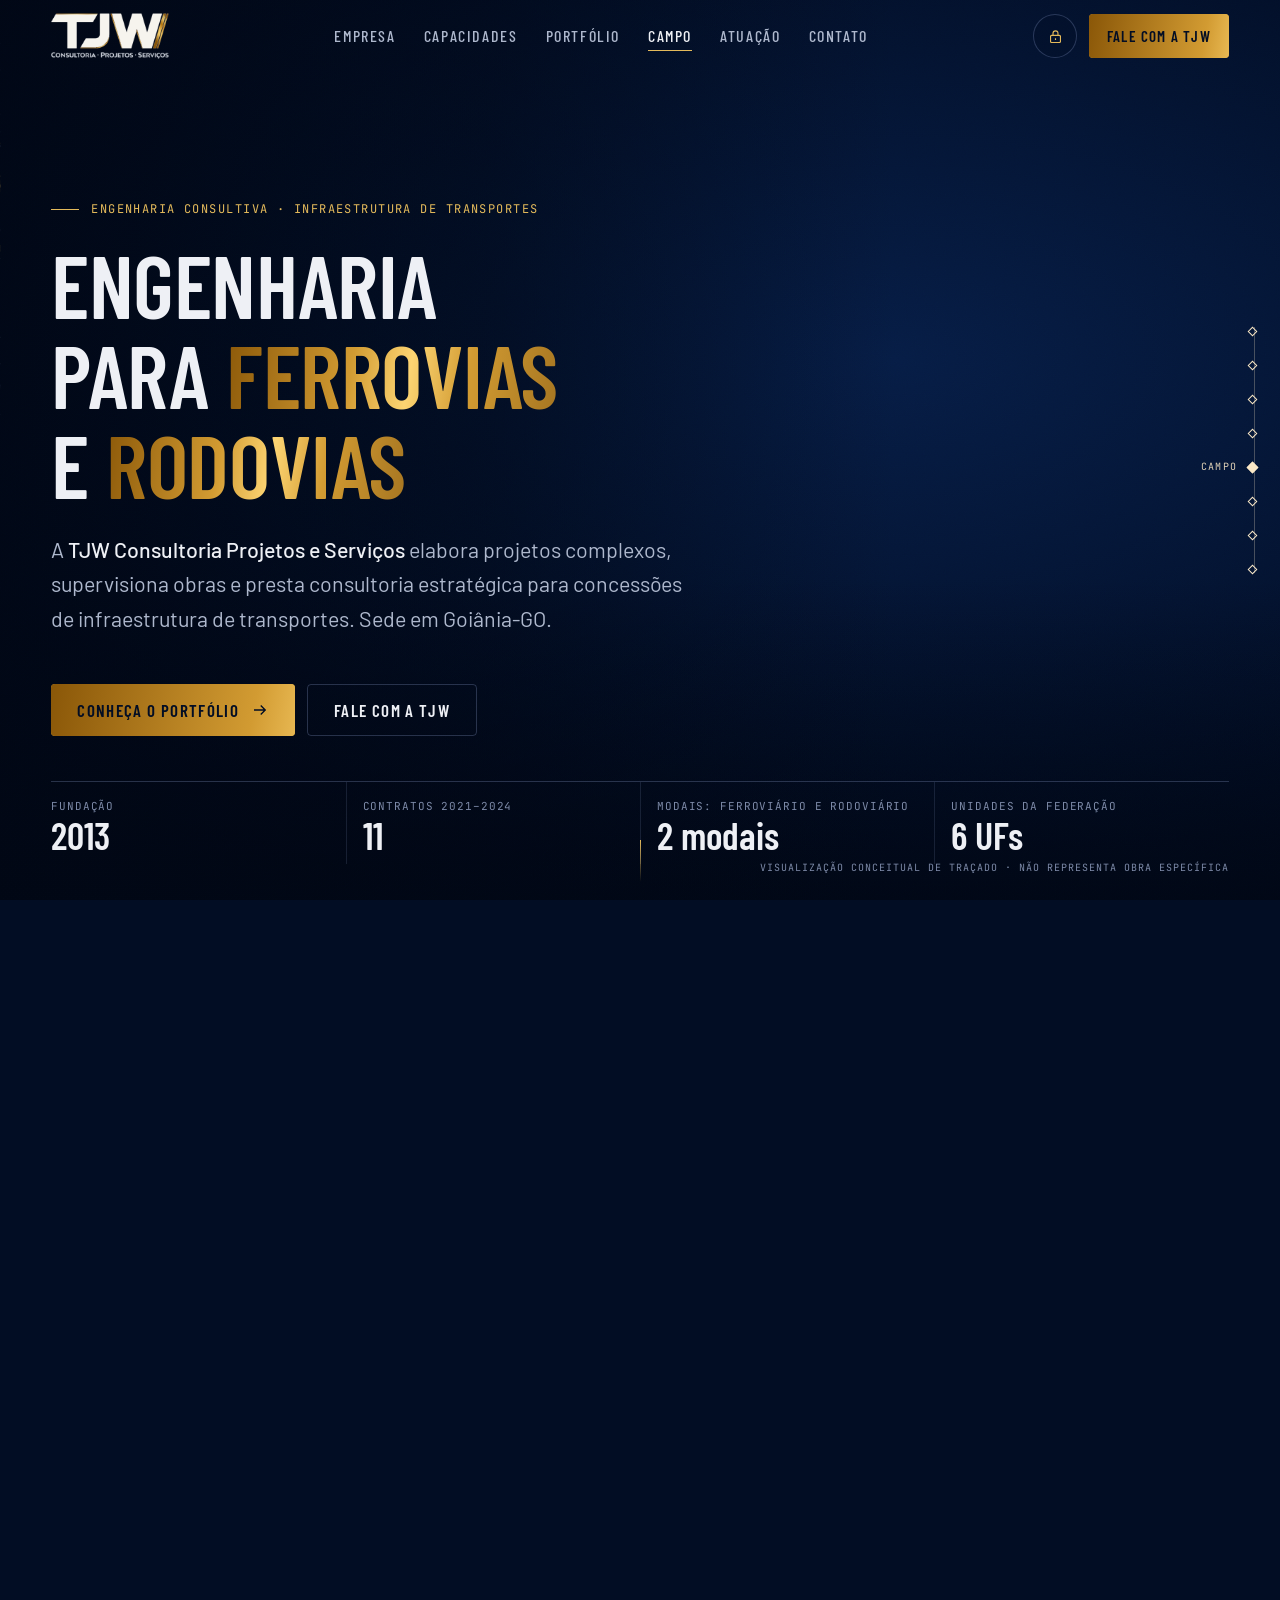
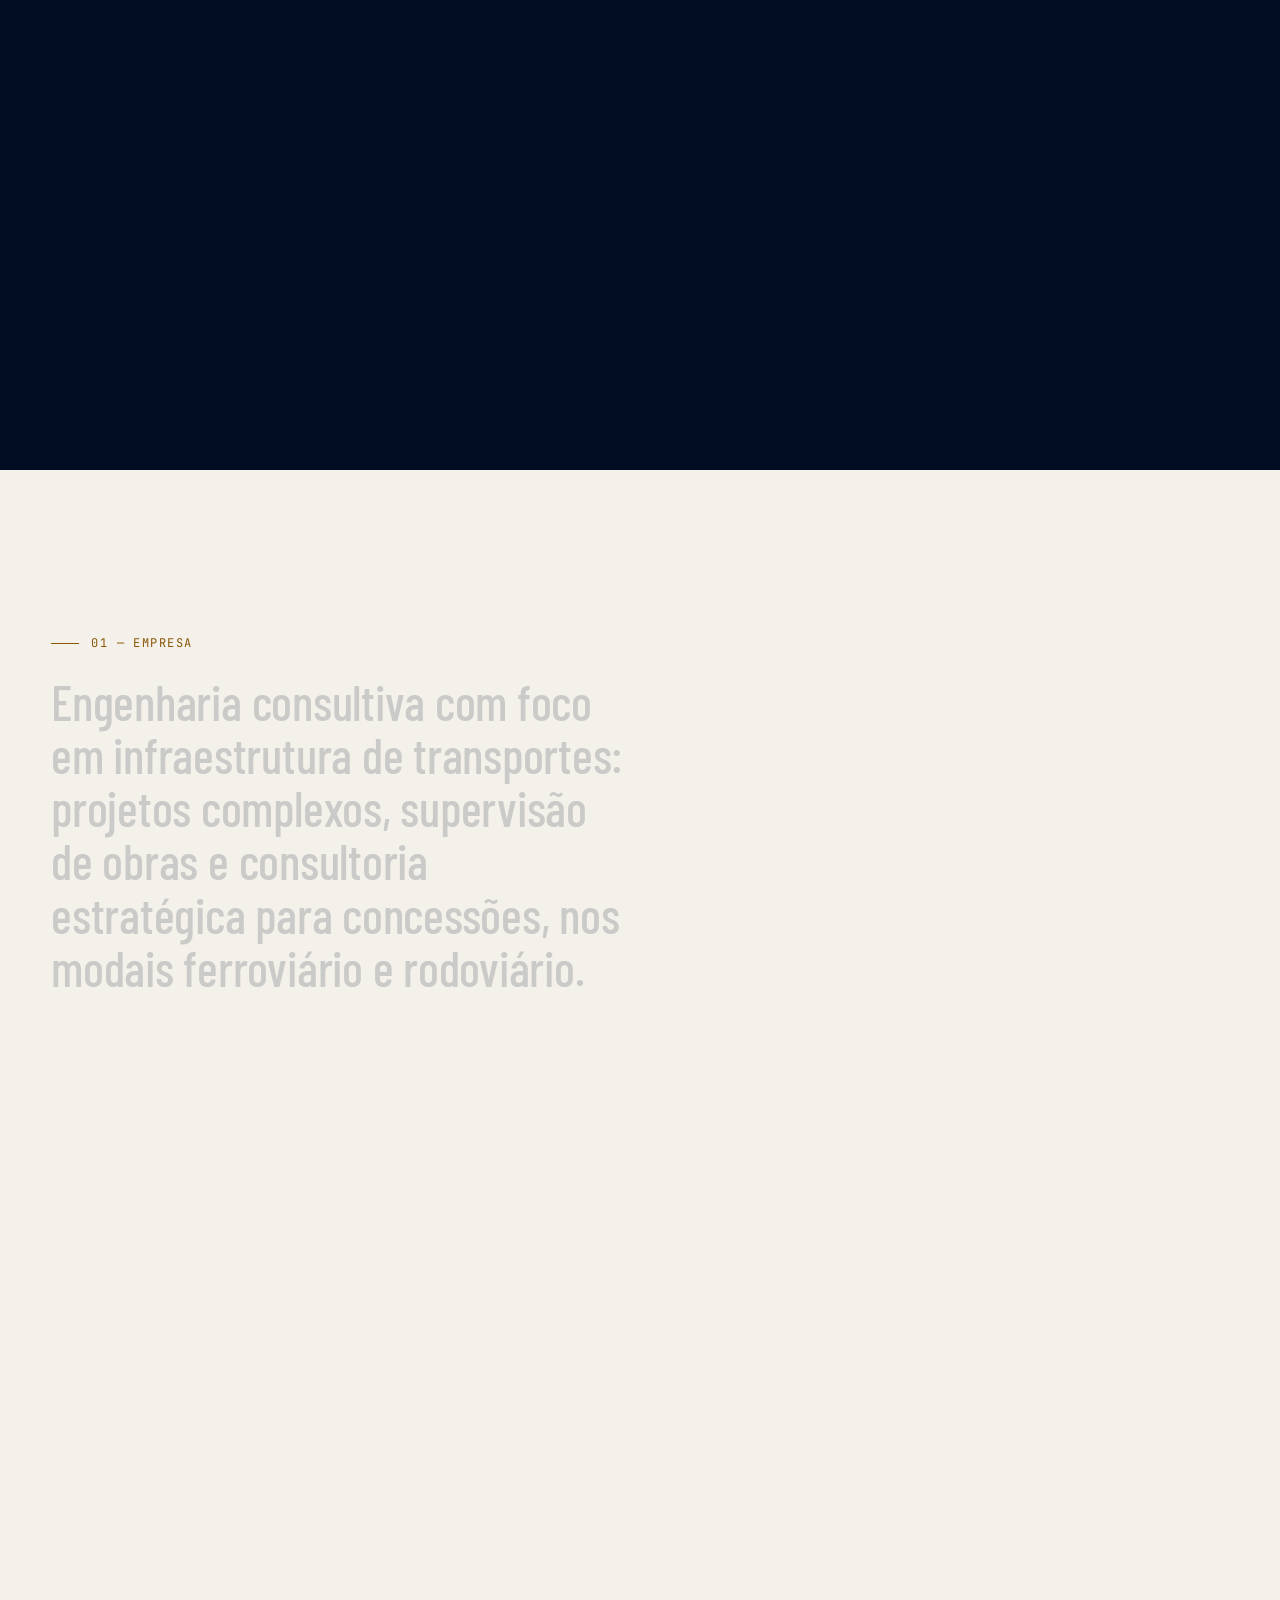
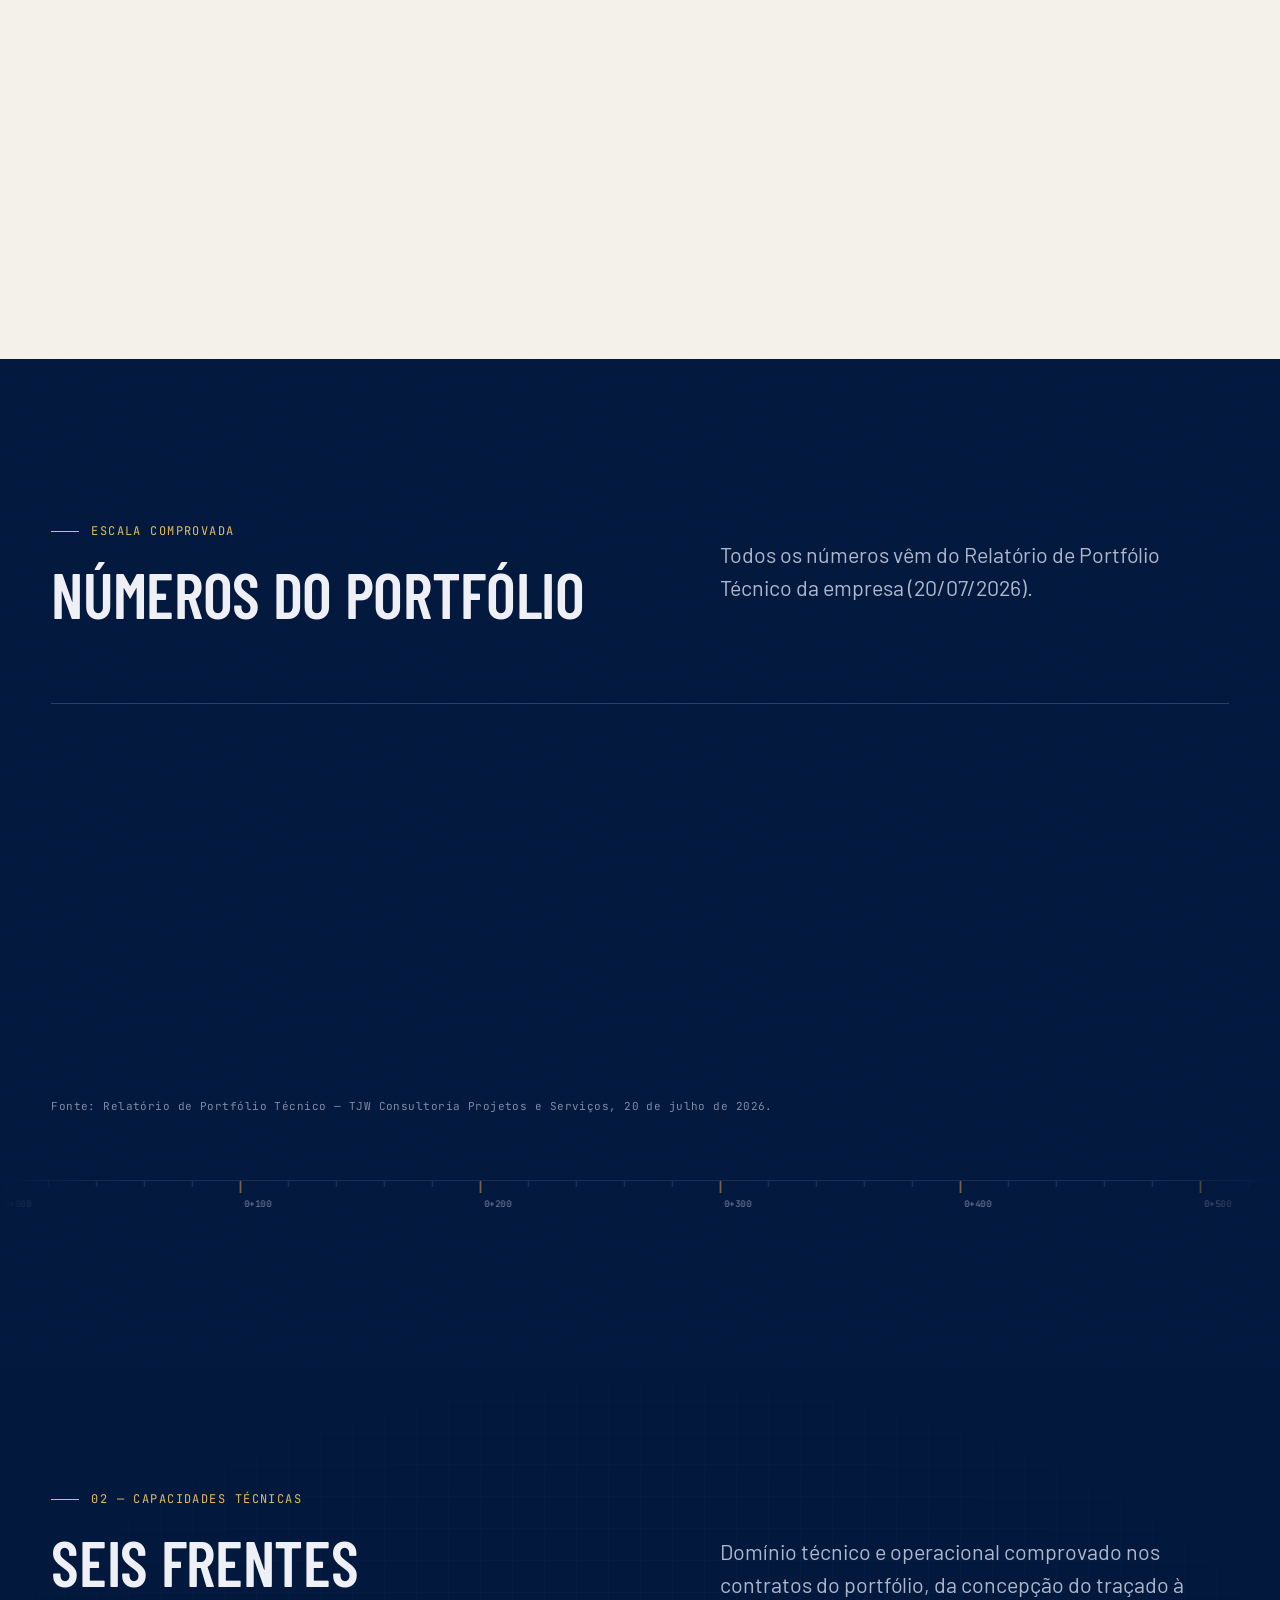
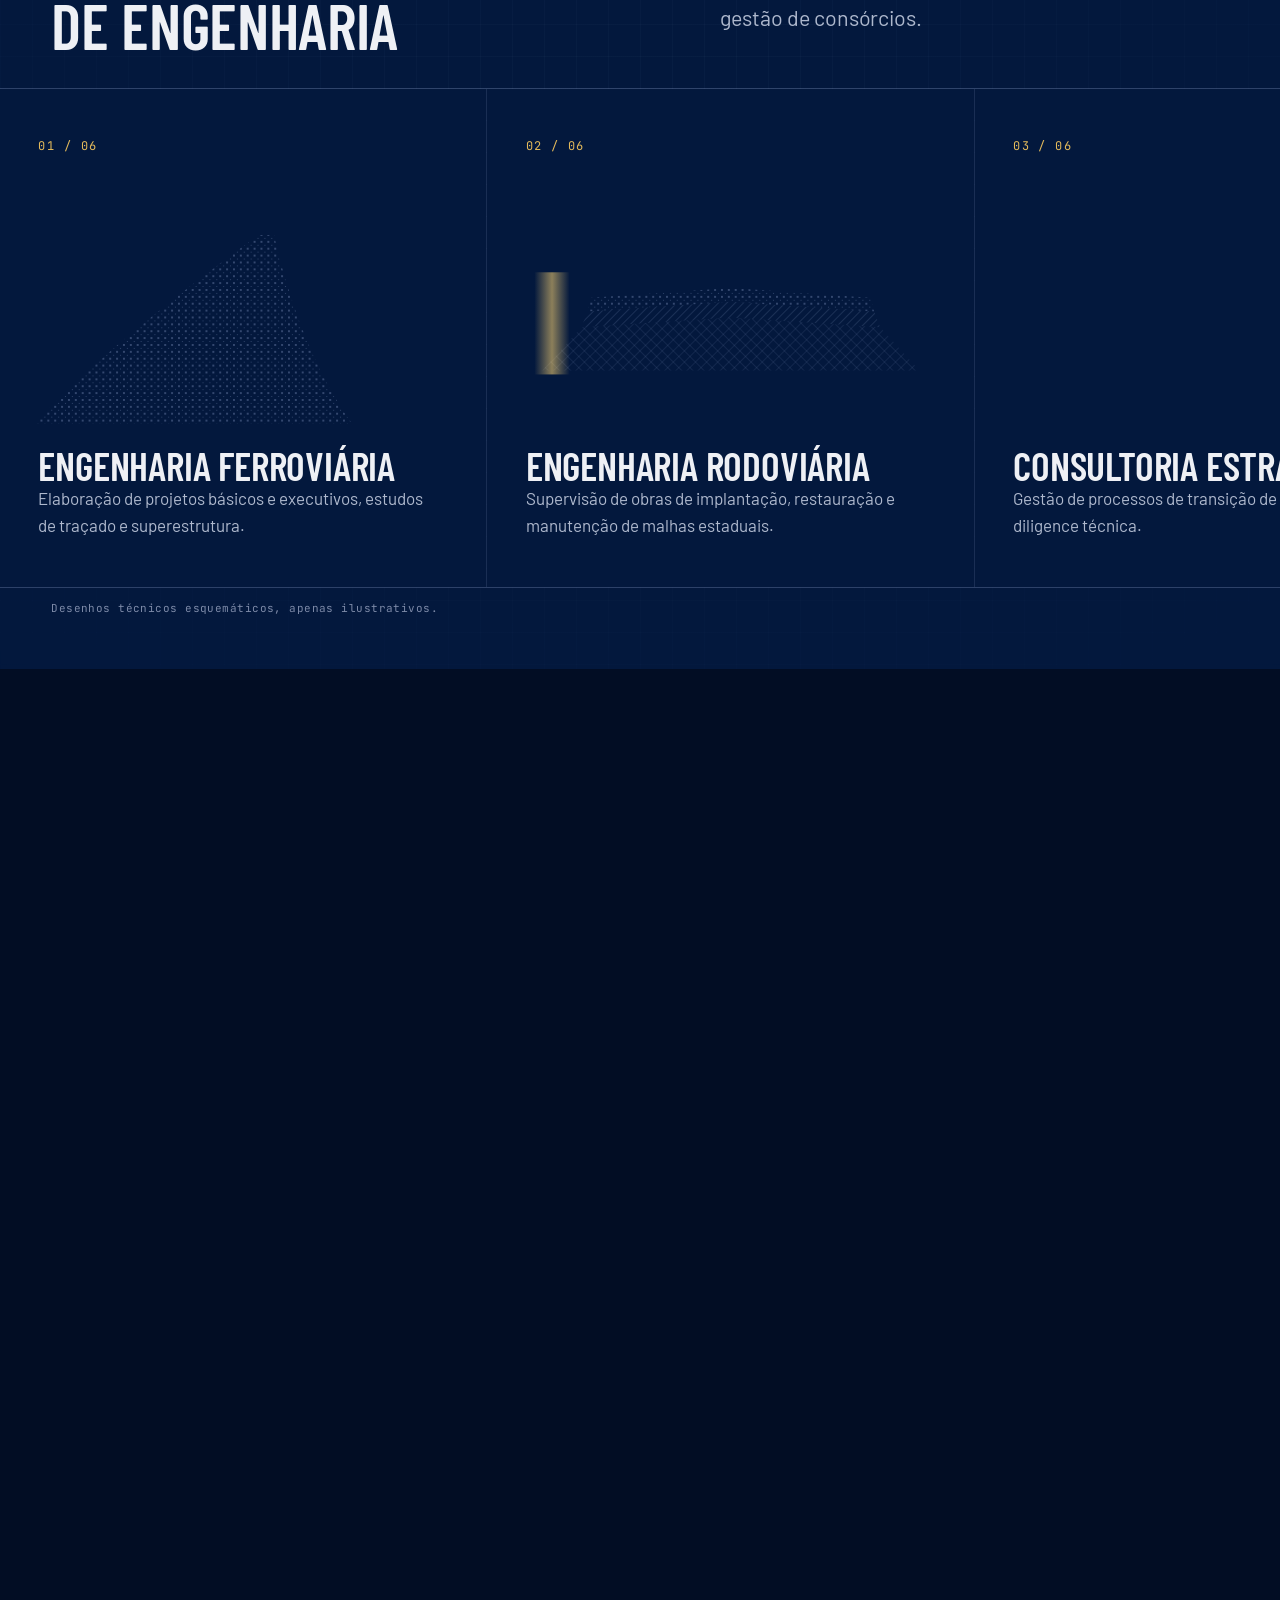
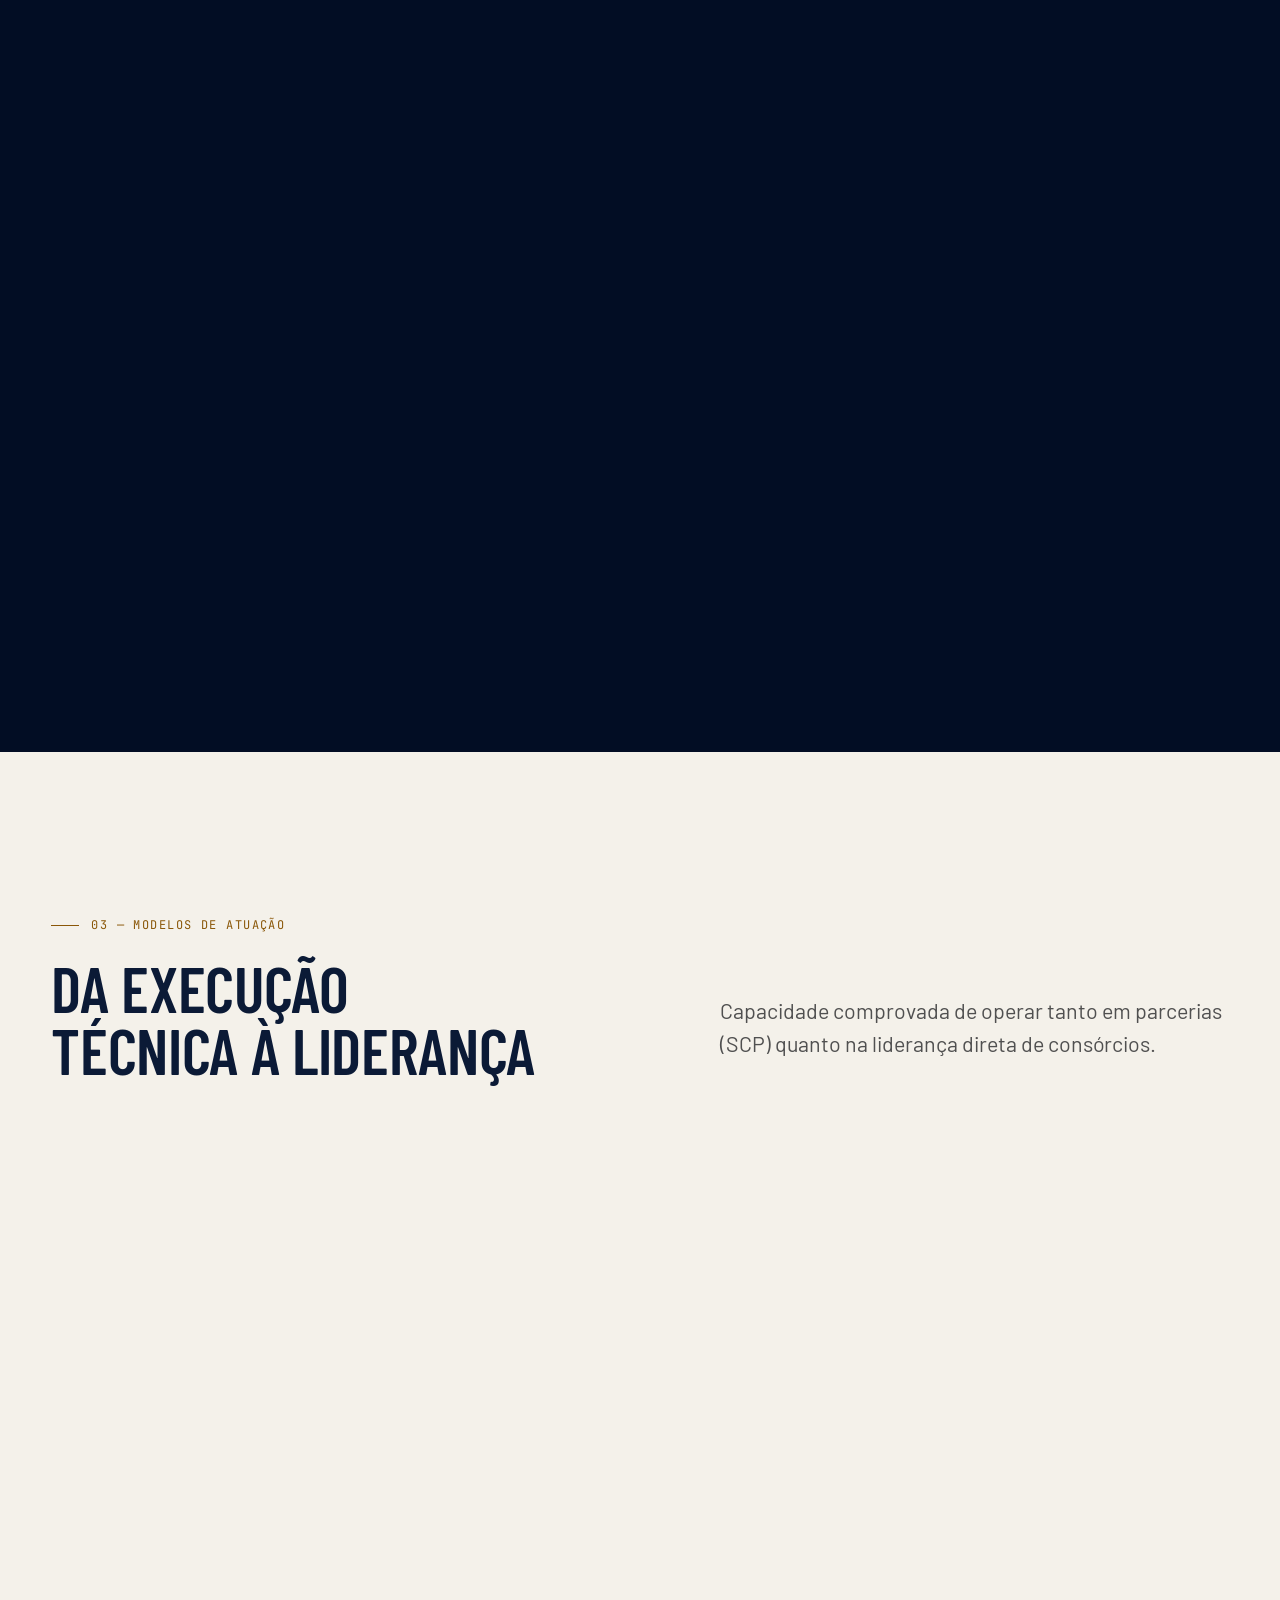
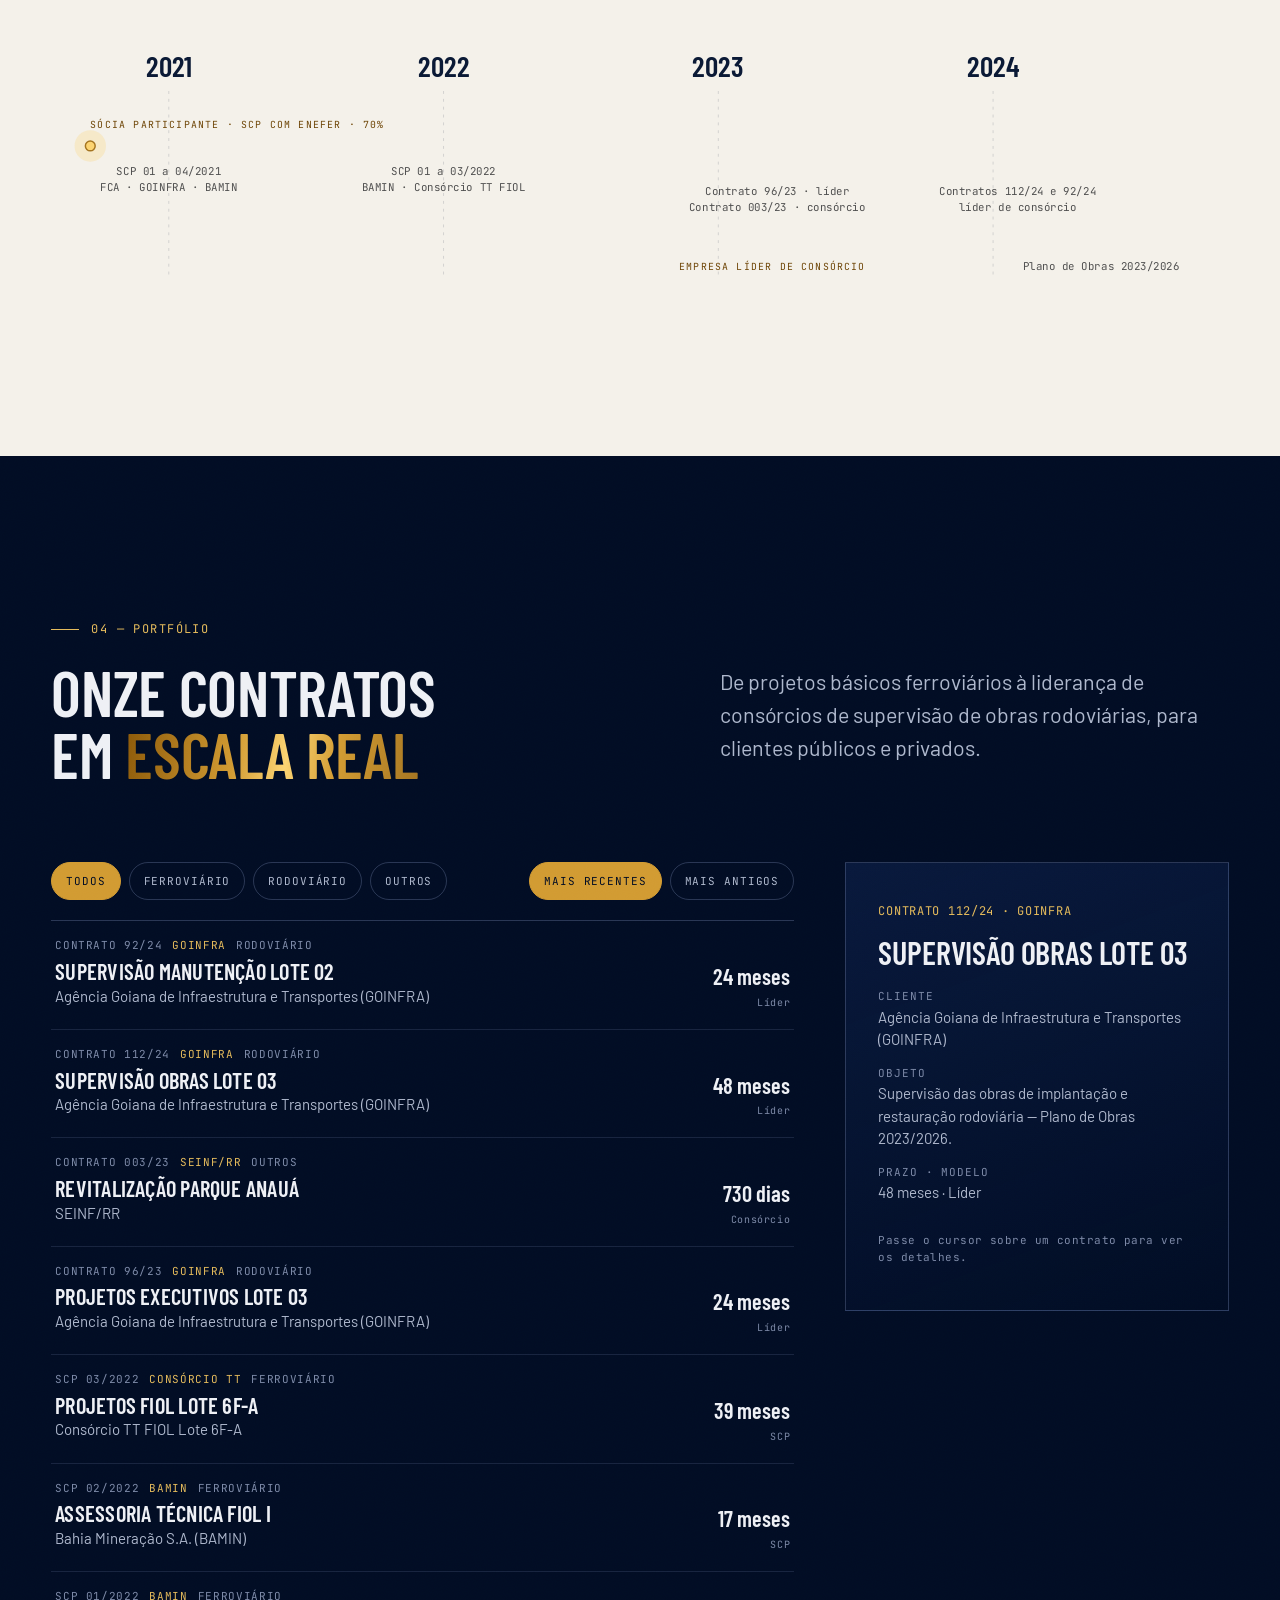
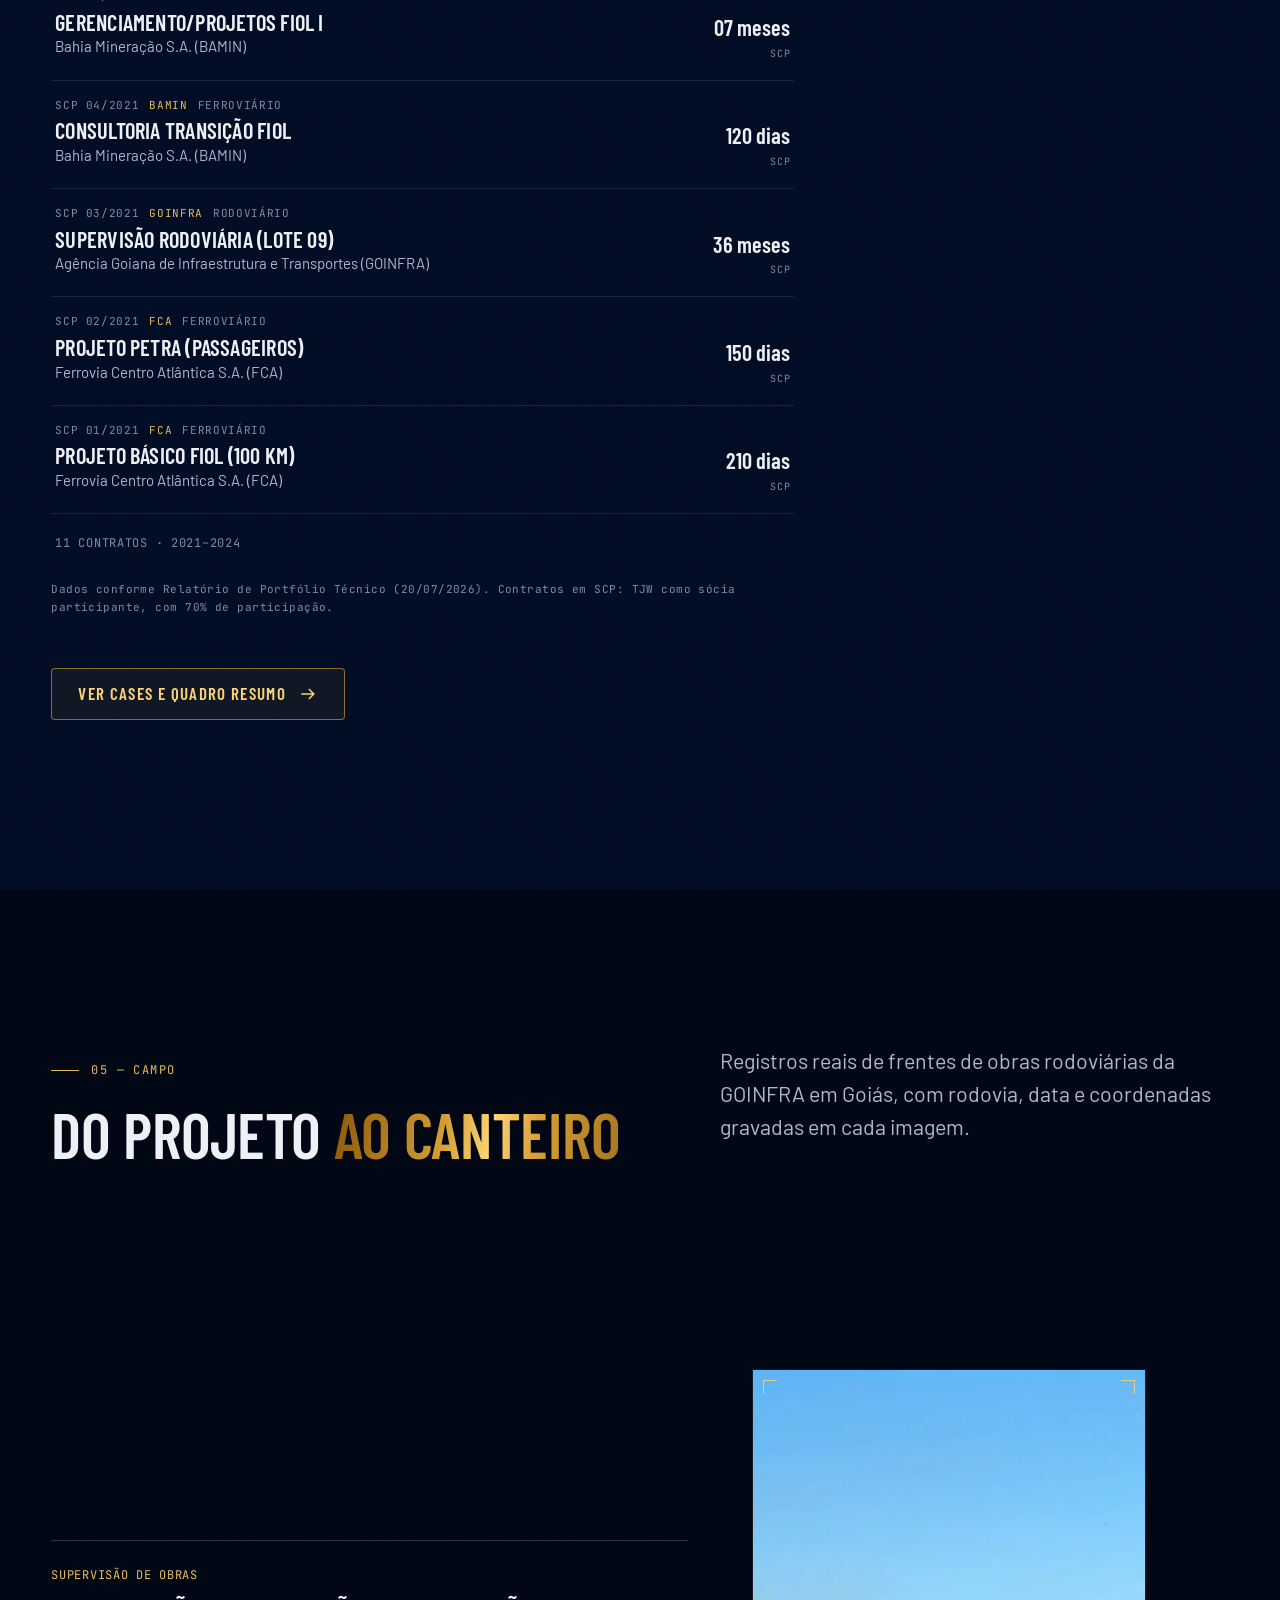
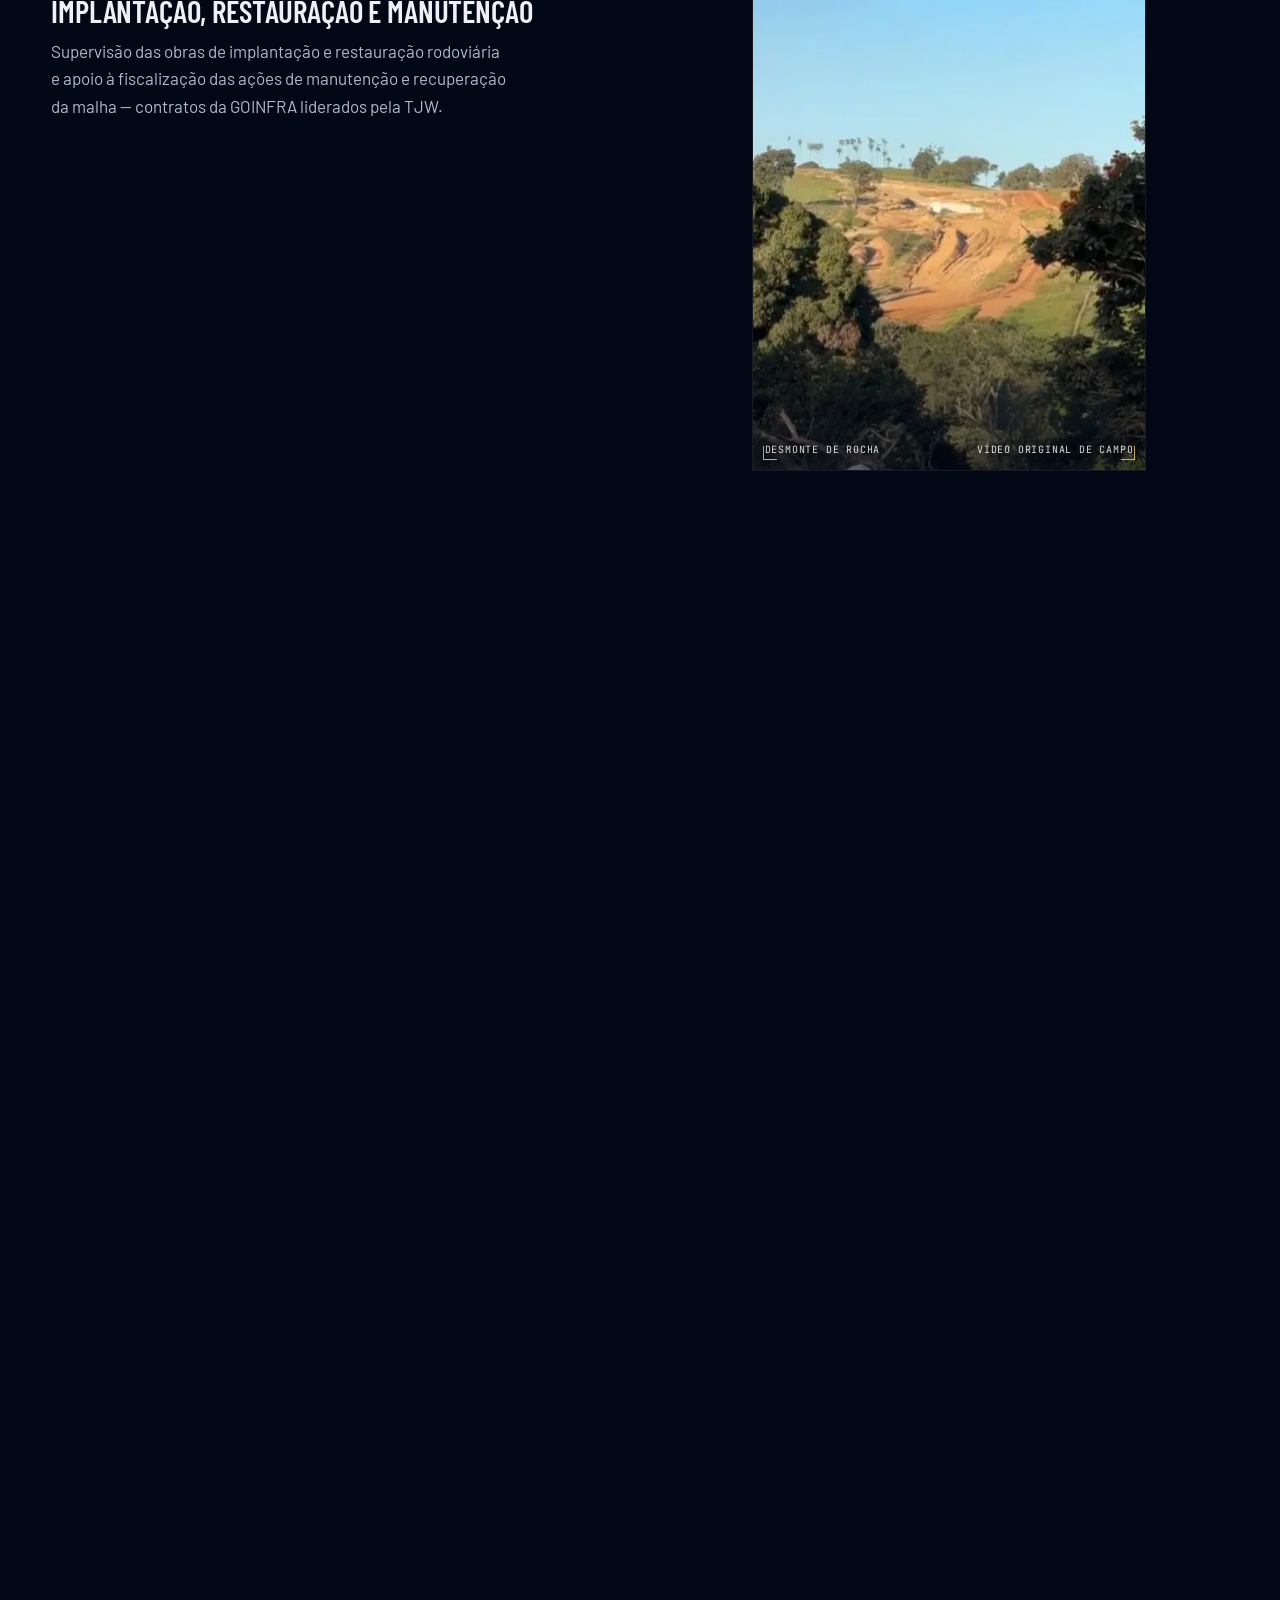
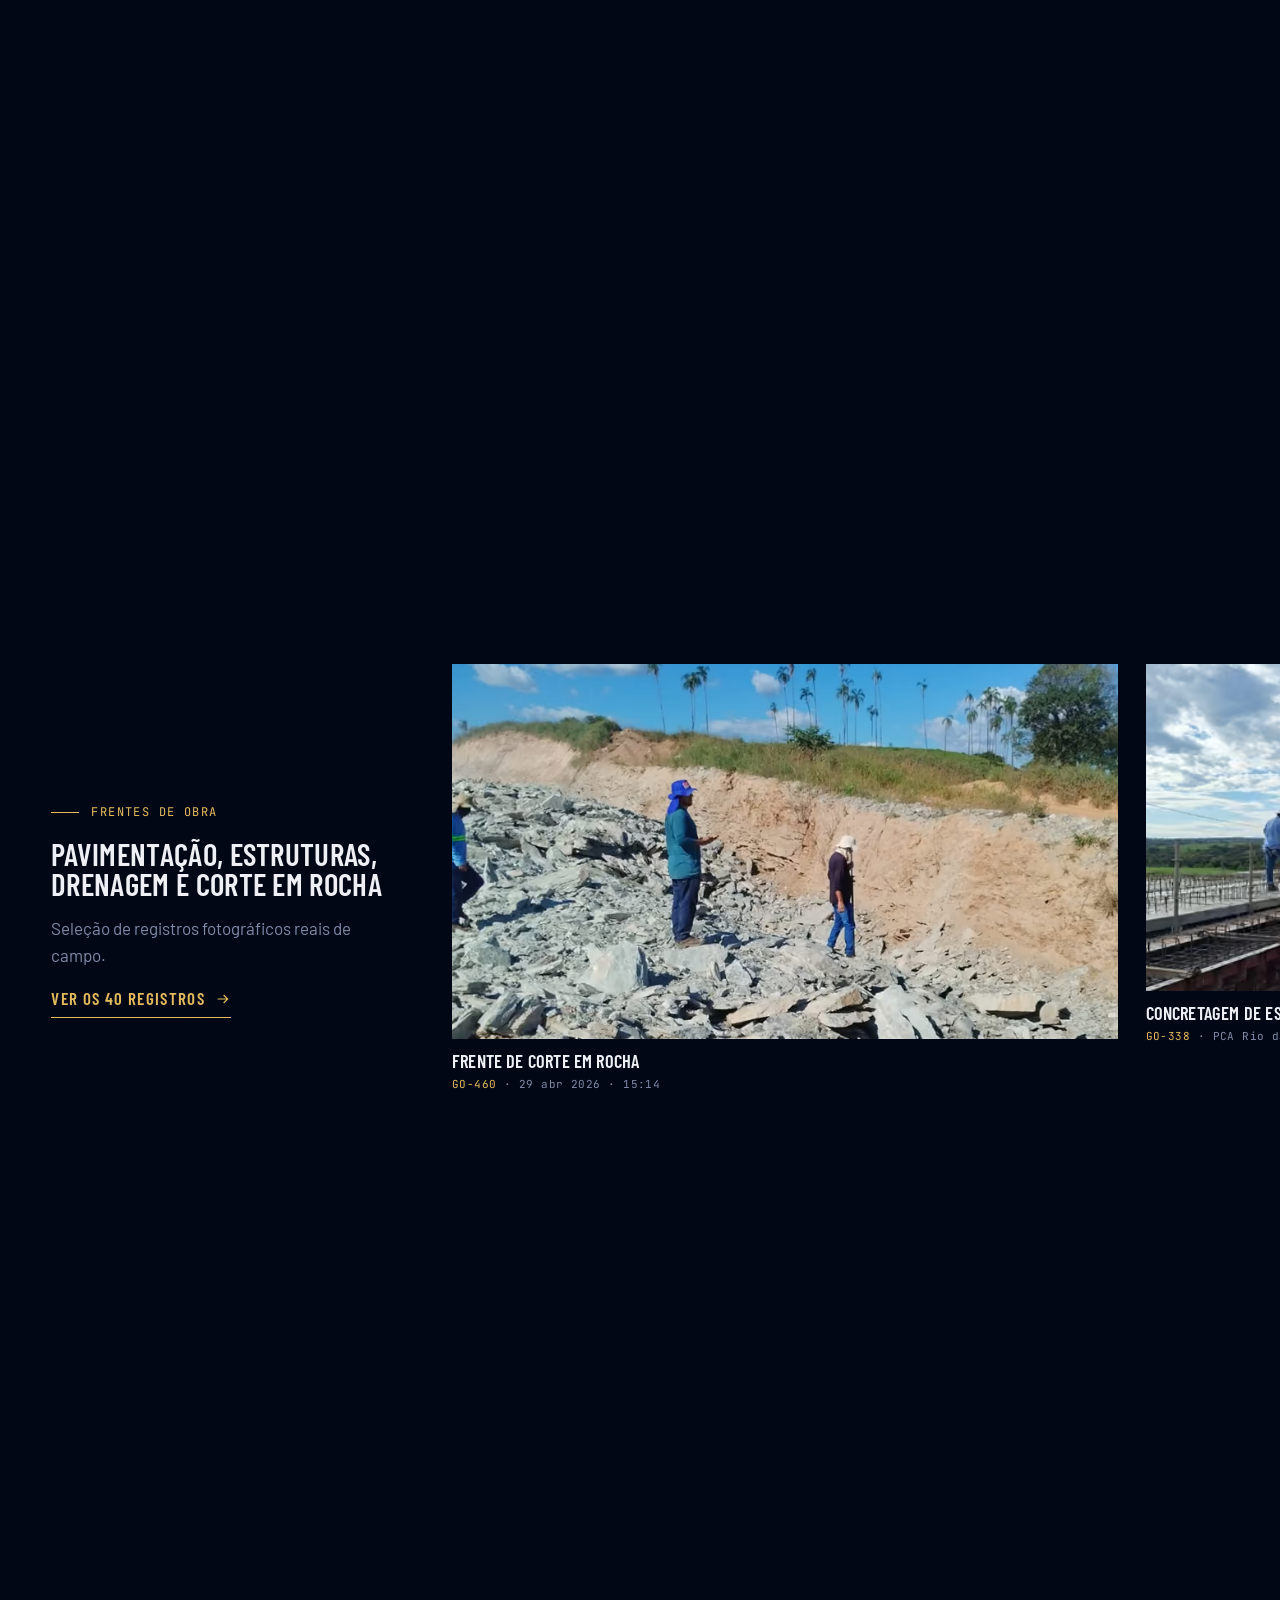
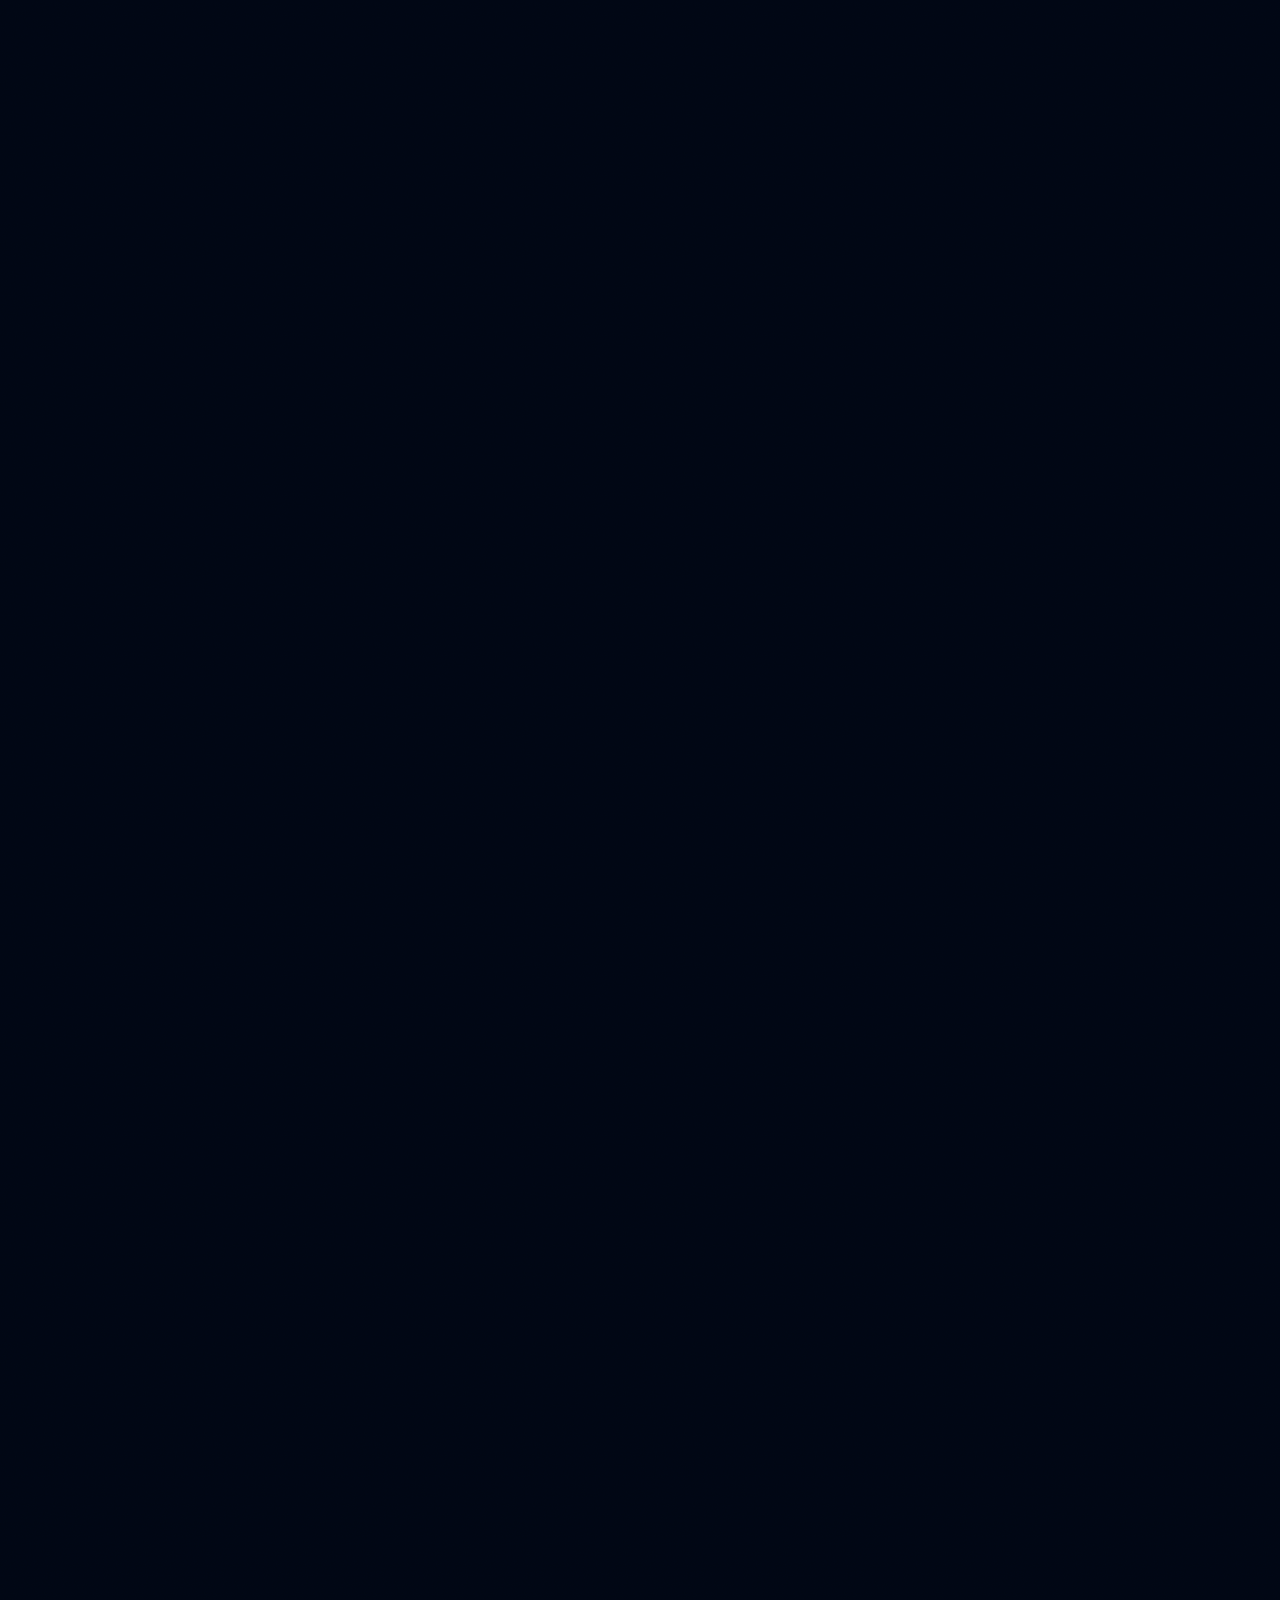
==== commit 27ad195e: "dados informações" ====
--- a/index.html
+++ b/index.html
@@ -4,7 +4,7 @@
   <meta charset="utf-8">
   <meta name="viewport" content="width=device-width, initial-scale=1, viewport-fit=cover">
   <title>TJW Consultoria | Engenharia consultiva em ferrovias e rodovias · Goiânia-GO</title>
-  <meta name="description" content="Engenharia consultiva em infraestrutura de transportes: projetos ferroviários, supervisão de obras rodoviárias e consultoria estratégica para concessões. Portfólio de R$ 270,5 milhões em contratos. Sede em Goiânia-GO.">
+  <meta name="description" content="Engenharia consultiva em infraestrutura de transportes: projetos ferroviários, supervisão de obras rodoviárias e consultoria estratégica para concessões. Onze contratos entre 2021 e 2024, com clientes públicos e privados. Sede em Goiânia-GO.">
   <link rel="canonical" href="https://www.tjwconsultoria.com.br/">
   <meta name="robots" content="index, follow, max-image-preview:large">
   <meta name="theme-color" content="#03183d">
@@ -84,10 +84,6 @@
           { "@type": "State", "name": "Roraima" }
         ],
         "knowsAbout": ["Engenharia ferroviária", "Engenharia rodoviária", "Projeto básico", "Projeto executivo", "Supervisão de obras rodoviárias", "Consultoria para concessões", "Due diligence técnica", "Estudos geológicos", "Estudos geotécnicos", "Estudos hidrológicos", "Estudos ambientais", "Reassentamento populacional", "Gestão fundiária", "Liderança de consórcios"],
-        "member": [
-          { "@type": "OrganizationRole", "roleName": "Sócio Administrador (in memoriam)", "member": { "@type": "Person", "name": "José Tadeu Vieira da Cunha" } },
-          { "@type": "OrganizationRole", "roleName": "Inventariante — Administração atual", "member": { "@type": "Person", "name": "Luciana Luiza de Araujo" } }
-        ],
         "hasOfferCatalog": {
           "@type": "OfferCatalog",
           "name": "Capacidades técnicas",
@@ -121,7 +117,7 @@
         "significantLink": ["https://www.tjwconsultoria.com.br/portfolio/", "https://www.tjwconsultoria.com.br/campo/"],
         "speakable": { "@type": "SpeakableSpecification", "cssSelector": [".hero__lead", ".manifesto", ".numeros", ".linha-tempo__lista"] },
         "inLanguage": "pt-BR",
-        "dateModified": "2026-09-27"
+        "dateModified": "2026-09-28"
       },
       {
         "@type": "FAQPage",
@@ -132,9 +128,8 @@
           { "@type": "Question", "name": "Onde fica a sede da TJW Consultoria?", "acceptedAnswer": { "@type": "Answer", "text": "Rua 07, n. 530, Quadra F-3, Lotes 37/39, Sala 105, Setor Oeste, Goiânia - GO, CEP 74.110-130." } },
           { "@type": "Question", "name": "Quais clientes já contrataram a TJW?", "acceptedAnswer": { "@type": "Answer", "text": "O portfólio inclui contratos com Ferrovia Centro Atlântica S.A. (FCA), Bahia Mineração S.A. (BAMIN), Agência Goiana de Infraestrutura e Transportes (GOINFRA), Consórcio TT FIOL Lote 6F-A e SEINF/RR." } },
           { "@type": "Question", "name": "A TJW atua em consórcios?", "acceptedAnswer": { "@type": "Answer", "text": "Sim. A TJW é empresa líder de consórcios contratados pela GOINFRA, como o Consórcio Supervisor GO (Contrato 112/2024) e o Consórcio TJW-CAVA (Contrato 92/2024). Entre 2021 e 2023 atuou como sócia participante, com 70% de participação, em Sociedades em Conta de Participação com a ENEFER Consultoria Projetos Ltda." } },
-          { "@type": "Question", "name": "Qual é o porte do portfólio da TJW?", "acceptedAnswer": { "@type": "Answer", "text": "O Relatório de Portfólio Técnico de 20 de julho de 2026 lista 11 contratos, entre 2021 e 2024, que somam R$ 270,5 milhões." } },
-          { "@type": "Question", "name": "Quais estudos técnicos a TJW executa?", "acceptedAnswer": { "@type": "Answer", "text": "Levantamentos geológicos, geotécnicos, hidrológicos e ambientais, além de projetos de reassentamento populacional e gestão fundiária." } },
-          { "@type": "Question", "name": "Quem administra a TJW Consultoria atualmente?", "acceptedAnswer": { "@type": "Answer", "text": "A administração atual é exercida por Luciana Luiza de Araujo, inventariante. O sócio administrador da empresa foi José Tadeu Vieira da Cunha (in memoriam), responsável pela direção técnica." } }
+          { "@type": "Question", "name": "Qual é o porte do portfólio da TJW?", "acceptedAnswer": { "@type": "Answer", "text": "O Relatório de Portfólio Técnico de 20 de julho de 2026 lista 11 contratos, entre 2021 e 2024, com clientes públicos e privados nos modais ferroviário e rodoviário, em seis unidades da federação." } },
+          { "@type": "Question", "name": "Quais estudos técnicos a TJW executa?", "acceptedAnswer": { "@type": "Answer", "text": "Levantamentos geológicos, geotécnicos, hidrológicos e ambientais, além de projetos de reassentamento populacional e gestão fundiária." } }
         ]
       }
     ]
@@ -163,7 +158,7 @@
         <ul>
           <li><a href="#empresa">Empresa</a></li>
           <li><a href="#capacidades">Capacidades</a></li>
-          <li><a href="#portfolio">Portfólio</a></li>
+          <li><a href="https://www.tjwconsultoria.com.br/portfolio/">Portfólio</a></li>
           <li><a href="#campo">Campo</a></li>
           <li><a href="#atuacao">Atuação</a></li>
           <li><a href="#contato">Contato</a></li>
@@ -179,7 +174,7 @@
     <ol>
       <li><a href="#empresa">Empresa</a></li>
       <li><a href="#capacidades">Capacidades</a></li>
-      <li><a href="#portfolio">Portfólio</a></li>
+      <li><a href="https://www.tjwconsultoria.com.br/portfolio/">Portfólio</a></li>
       <li><a href="#campo">Campo</a></li>
       <li><a href="#atuacao">Onde atuamos</a></li>
       <li><a href="#contato">Contato</a></li>
@@ -229,7 +224,7 @@
           <a class="btn btn--line" href="#contato">Fale com a TJW</a>
         </div>
         <dl class="hero__stats" data-in>
-          <div><dt>Portfólio de contratos</dt><dd>R$ 270,5 mi</dd></div>
+          <div><dt>Fundação</dt><dd>2013</dd></div>
           <div><dt>Contratos 2021–2024</dt><dd>11</dd></div>
           <div><dt>Modais: ferroviário e rodoviário</dt><dd>2 modais</dd></div>
           <div><dt>Unidades da federação</dt><dd>6 UFs</dd></div>
@@ -303,7 +298,7 @@
           <p class="lead">Todos os números vêm do Relatório de Portfólio Técnico da empresa (20/07/2026).</p>
         </div>
         <div class="numeros" data-reveal-stagger>
-          <div><p class="num"><span class="pre">R$</span><span data-count="270.5" data-dec="1">270,5</span><small>mi</small></p><p class="lbl">Valor total do portfólio de contratos</p><div class="num__viz num__viz--faixa" aria-hidden="true"><div class="faixa-contratos"><i style="flex-grow:121.41" title="Contrato 003/23 · SEINF/RR · R$ 121.408.520,34"></i><i style="flex-grow:71.44" title="Contrato 112/2024 · GOINFRA · R$ 71.443.715,38"></i><i style="flex-grow:28.63" title="Contrato 92/2024 · GOINFRA · R$ 28.633.148,64"></i><i style="flex-grow:10.44" title="SCP 04/2021 · BAMIN · R$ 10.442.065,63"></i><i style="flex-grow:8.99" title="SCP 02/2022 · BAMIN · R$ 8.985.861,14"></i><i style="flex-grow:8.10" title="SCP 01/2022 · BAMIN · R$ 8.098.922,28"></i><i style="flex-grow:6.86" title="SCP 03/2022 · Consórcio TT FIOL · R$ 6.860.906,43"></i><i style="flex-grow:5.55" title="Contrato 96/23 · GOINFRA · R$ 5.550.000,00"></i><i style="flex-grow:3.72" title="SCP 03/2021 · GOINFRA · R$ 3.720.000,00"></i><i style="flex-grow:2.99" title="SCP 01/2021 · FCA · R$ 2.990.019,74"></i><i style="flex-grow:2.39" title="SCP 02/2021 · FCA · R$ 2.390.868,00"></i></div><span>11 contratos em escala de valor</span></div></div>
+          <div><p class="num"><span data-count="5">5</span><small>contratantes</small></p><p class="lbl">FCA, BAMIN, GOINFRA, Consórcio TT FIOL e SEINF/RR, entre órgãos públicos e empresas privadas</p><div class="num__viz num__viz--faixa" aria-hidden="true"><div class="faixa-contratos"><i style="flex-grow:121.41" title="Contrato 003/23 · SEINF/RR"></i><i style="flex-grow:71.44" title="Contrato 112/2024 · GOINFRA"></i><i style="flex-grow:28.63" title="Contrato 92/2024 · GOINFRA"></i><i style="flex-grow:10.44" title="SCP 04/2021 · BAMIN"></i><i style="flex-grow:8.99" title="SCP 02/2022 · BAMIN"></i><i style="flex-grow:8.10" title="SCP 01/2022 · BAMIN"></i><i style="flex-grow:6.86" title="SCP 03/2022 · Consórcio TT FIOL"></i><i style="flex-grow:5.55" title="Contrato 96/23 · GOINFRA"></i><i style="flex-grow:3.72" title="SCP 03/2021 · GOINFRA"></i><i style="flex-grow:2.99" title="SCP 01/2021 · FCA"></i><i style="flex-grow:2.39" title="SCP 02/2021 · FCA"></i></div><span>11 contratos no portfólio</span></div></div>
           <div><p class="num"><span data-count="11">11</span></p><p class="lbl">Contratos entre 2021 e 2024, com clientes públicos e privados</p><div class="num__viz" aria-hidden="true"><ol class="anos-mini"><li><span class="losangos"><i></i><i></i><i></i><i></i></span><b>2021</b></li><li><span class="losangos"><i></i><i></i><i></i></span><b>2022</b></li><li><span class="losangos"><i></i><i></i></span><b>2023</b></li><li><span class="losangos"><i></i><i></i></span><b>2024</b></li></ol></div></div>
           <div><p class="num"><span data-count="100">100</span><small>km</small></p><p class="lbl">Trecho do Projeto Básico da FIOL, de Barreiras/BA a Arraias/TO</p><div class="num__viz" aria-hidden="true"><svg class="km-mini" viewBox="0 0 240 40" fill="none"><path class="km-mini__base" d="M10 24H230"/><path class="km-mini__ticks" d="M10 14V24M32 17V24M54 17V24M76 17V24M98 17V24M120 14V24M142 17V24M164 17V24M186 17V24M208 17V24M230 14V24"/><path class="km-mini__luz" pathLength="1" d="M10 24H230"/><circle cx="10" cy="24" r="3"/><circle cx="230" cy="24" r="3"/><text x="10" y="38">Barreiras/BA</text><text x="230" y="38" text-anchor="end">Arraias/TO</text><text x="120" y="10" text-anchor="middle">km 0 · 50 · 100</text></svg></div></div>
           <div><p class="num"><span data-count="6">6</span><small>UFs</small></p><p class="lbl">GO, BA, TO, DF, RJ e RR com contratos no portfólio</p><div class="num__viz num__viz--mapa" data-mini-mapa aria-hidden="true"></div></div>
@@ -541,17 +536,16 @@
 
         <div class="modelos">
           <article class="modelo" data-reveal>
-            <span class="tag">Parceira histórica — ENEFER (2021-2023)</span>
-            <h3>Parceria estratégica com ENEFER (via SCP)</h3>
+            <span class="tag">Parcerias estratégicas · desde 2013</span>
+            <h3>Parceria estratégica com ENEFER</h3>
             <blockquote>
-              <p>A TJW teve uma sólida parceria estratégica com a <strong>ENEFER CONSULTORIA PROJETOS LTDA.</strong>, operando sob o modelo de <strong>Sociedades em Conta de Participação (SCP)</strong> entre <strong>2021 e 2023</strong>. Neste arranjo, a TJW atuava como <strong>Sócia Participante</strong>, sendo a responsável pela execução técnica direta e mobilização de especialistas, enquanto a ENEFER figurava como <strong>Sócia Ostensiva</strong>. A TJW detinha <strong>70% de participação</strong> nos resultados e na execução técnica destes contratos, com governança exercida por um <strong>Conselho Diretor paritário</strong>.</p>
-              <p>A parceria foi concluída dentro do período de vigência dos contratos, e todos os serviços foram integralmente executados.</p>
+              <p>Desde sua fundação, em 2013, a TJW desenvolve suas atividades também por meio de parcerias estratégicas no atendimento a órgãos e empresas públicas, empresas privadas e profissionais especializados, em diversos segmentos da engenharia. Essa atuação integrada abrange gerenciamento e supervisão de obras de ferrovias, rodovias, urbanização e redes de abastecimento de água e esgoto, atividades paisagísticas e de arquitetura, desenvolvimento de projetos e consultorias técnicas, entre outros, permitindo oferecer soluções eficientes, inovadoras e alinhadas às necessidades de cada cliente e parceiro.</p>
             </blockquote>
           </article>
           <article class="modelo" data-reveal>
             <span class="tag">Empresa líder de consórcio</span>
             <h3>Atuação direta como líder de consórcio</h3>
-            <p>Em sua trajetória de expansão, a TJW evoluiu para a posição de <strong>empresa líder</strong> em consórcios de grande porte, contratados diretamente por órgãos da administração pública, como a <strong>GOINFRA</strong>. Esta modalidade demonstra o amadurecimento institucional da empresa e sua capacidade de gestão administrativa, financeira e técnica de contratos de alta complexidade e vulto financeiro.</p>
+            <p>Em sua trajetória de expansão, a TJW evoluiu para a posição de <strong>empresa líder</strong> em consórcios de grande porte, contratados diretamente por órgãos da administração pública, como a <strong>GOINFRA</strong>. Esta modalidade demonstra o amadurecimento institucional da empresa e sua capacidade de gestão administrativa, financeira e técnica de contratos de alta complexidade.</p>
             <p><strong>Consórcio Supervisor GO</strong> — Contrato 112/2024 · <strong>Consórcio TJW-CAVA</strong> — Contrato 92/2024.</p>
           </article>
         </div>
@@ -609,7 +603,7 @@
             <p class="eyebrow">04 — Portfólio</p>
             <h2 class="h2" id="pf-titulo">Onze contratos em <span class="gold-text">escala real</span></h2>
           </div>
-          <p class="lead">Cada barra é proporcional ao valor do contrato. De projetos básicos ferroviários à liderança de supervisão de obras rodoviárias com mais de R$ 71 milhões.</p>
+          <p class="lead">De projetos básicos ferroviários à liderança de consórcios de supervisão de obras rodoviárias, para clientes públicos e privados.</p>
         </div>
 
         <div class="pf" data-pf>
@@ -622,84 +616,72 @@
                 <button class="chip" type="button" data-filtro="outros" aria-pressed="false">Outros</button>
               </div>
               <div class="chips" role="group" aria-label="Ordenar">
-                <button class="chip" type="button" data-ordem-btn="valor" aria-pressed="true">Por valor</button>
-                <button class="chip" type="button" data-ordem-btn="ano" aria-pressed="false">Por ano</button>
+                <button class="chip" type="button" data-ordem-btn="recentes" aria-pressed="true">Mais recentes</button>
+                <button class="chip" type="button" data-ordem-btn="ano" aria-pressed="false">Mais antigos</button>
               </div>
             </div>
             <ul class="pf__lista" aria-label="Contratos do portfólio">
 
-            <li><a class="pf__row" href="https://www.tjwconsultoria.com.br/portfolio/#contrato-003-2023" data-valor="121408520.34" data-ordem="9" data-modal="outros" data-cod="Contrato 003/23 · SEINF/RR" data-titulo="Revitalização Parque Anauá" data-cliente="SEINF/RR" data-objeto="Revitalização Parque Anauá." data-prazo="730 dias" data-modelo="Consórcio">
+            <li><a class="pf__row" href="https://www.tjwconsultoria.com.br/portfolio/#contrato-92-2024" data-ordem="11" data-modal="rodoviario" data-cod="Contrato 92/24 · GOINFRA" data-titulo="Supervisão Manutenção Lote 02" data-cliente="Agência Goiana de Infraestrutura e Transportes (GOINFRA)" data-objeto="Supervisão regional em apoio à fiscalização das ações de manutenção e recuperação da malha rodoviária." data-prazo="24 meses" data-modelo="Líder">
+              <span class="pf__cod"><span>Contrato 92/24</span><span class="m">GOINFRA</span><span>Rodoviário</span></span>
+              <span class="pf__nome">Supervisão Manutenção Lote 02<small>Agência Goiana de Infraestrutura e Transportes (GOINFRA)</small></span>
+              <span class="pf__valor">24 meses<small>Líder</small></span>
+            </a></li>
+            <li><a class="pf__row" href="https://www.tjwconsultoria.com.br/portfolio/#contrato-112-2024" data-ordem="10" data-modal="rodoviario" data-cod="Contrato 112/24 · GOINFRA" data-titulo="Supervisão Obras Lote 03" data-cliente="Agência Goiana de Infraestrutura e Transportes (GOINFRA)" data-objeto="Supervisão das obras de implantação e restauração rodoviária — Plano de Obras 2023/2026." data-prazo="48 meses" data-modelo="Líder">
+              <span class="pf__cod"><span>Contrato 112/24</span><span class="m">GOINFRA</span><span>Rodoviário</span></span>
+              <span class="pf__nome">Supervisão Obras Lote 03<small>Agência Goiana de Infraestrutura e Transportes (GOINFRA)</small></span>
+              <span class="pf__valor">48 meses<small>Líder</small></span>
+            </a></li>
+            <li><a class="pf__row" href="https://www.tjwconsultoria.com.br/portfolio/#contrato-003-2023" data-ordem="9" data-modal="outros" data-cod="Contrato 003/23 · SEINF/RR" data-titulo="Revitalização Parque Anauá" data-cliente="SEINF/RR" data-objeto="Revitalização Parque Anauá." data-prazo="730 dias" data-modelo="Consórcio">
               <span class="pf__cod"><span>Contrato 003/23</span><span class="m">SEINF/RR</span><span>Outros</span></span>
               <span class="pf__nome">Revitalização Parque Anauá<small>SEINF/RR</small></span>
-              <span class="pf__valor">R$ 121.408.520,34<small>730 dias · Consórcio</small></span>
-              <span class="pf__bar" aria-hidden="true"><i style="--v:1.0000"></i></span>
+              <span class="pf__valor">730 dias<small>Consórcio</small></span>
             </a></li>
-            <li><a class="pf__row" href="https://www.tjwconsultoria.com.br/portfolio/#contrato-112-2024" data-valor="71443715.38" data-ordem="10" data-modal="rodoviario" data-cod="Contrato 112/24 · GOINFRA" data-titulo="Supervisão Obras Lote 03" data-cliente="Agência Goiana de Infraestrutura e Transportes (GOINFRA)" data-objeto="Supervisão das obras de implantação e restauração rodoviária — Plano de Obras 2023/2026." data-prazo="48 meses" data-modelo="Líder">
-              <span class="pf__cod"><span>Contrato 112/24</span><span class="m">GOINFRA</span><span>Rodoviário</span></span>
-              <span class="pf__nome">Supervisão Obras Lote 03<small>Agência Goiana de Infraestrutura e Transportes (GOINFRA)</small></span>
-              <span class="pf__valor">R$ 71.443.715,38<small>48 meses · Líder</small></span>
-              <span class="pf__bar" aria-hidden="true"><i style="--v:0.5885"></i></span>
+            <li><a class="pf__row" href="https://www.tjwconsultoria.com.br/portfolio/#contrato-96-2023" data-ordem="8" data-modal="rodoviario" data-cod="Contrato 96/23 · GOINFRA" data-titulo="Projetos Executivos Lote 03" data-cliente="Agência Goiana de Infraestrutura e Transportes (GOINFRA)" data-objeto="Projetos Executivos Lote 03." data-prazo="24 meses" data-modelo="Líder">
+              <span class="pf__cod"><span>Contrato 96/23</span><span class="m">GOINFRA</span><span>Rodoviário</span></span>
+              <span class="pf__nome">Projetos Executivos Lote 03<small>Agência Goiana de Infraestrutura e Transportes (GOINFRA)</small></span>
+              <span class="pf__valor">24 meses<small>Líder</small></span>
             </a></li>
-            <li><a class="pf__row" href="https://www.tjwconsultoria.com.br/portfolio/#contrato-92-2024" data-valor="28633148.64" data-ordem="11" data-modal="rodoviario" data-cod="Contrato 92/24 · GOINFRA" data-titulo="Supervisão Manutenção Lote 02" data-cliente="Agência Goiana de Infraestrutura e Transportes (GOINFRA)" data-objeto="Supervisão regional em apoio à fiscalização das ações de manutenção e recuperação da malha rodoviária." data-prazo="24 meses" data-modelo="Líder">
-              <span class="pf__cod"><span>Contrato 92/24</span><span class="m">GOINFRA</span><span>Rodoviário</span></span>
-              <span class="pf__nome">Supervisão Manutenção Lote 02<small>Agência Goiana de Infraestrutura e Transportes (GOINFRA)</small></span>
-              <span class="pf__valor">R$ 28.633.148,64<small>24 meses · Líder</small></span>
-              <span class="pf__bar" aria-hidden="true"><i style="--v:0.2358"></i></span>
+            <li><a class="pf__row" href="https://www.tjwconsultoria.com.br/portfolio/#scp-03-2022" data-ordem="7" data-modal="ferroviario" data-cod="SCP 03/2022 · Consórcio TT" data-titulo="Projetos FIOL Lote 6F-A" data-cliente="Consórcio TT FIOL Lote 6F-A" data-objeto="Projetos básico, executivo e as-built, incluindo estudos geológicos, geotécnicos, hidrológicos e ambientais em São Félix do Coribe/BA." data-prazo="39 meses" data-modelo="SCP">
+              <span class="pf__cod"><span>SCP 03/2022</span><span class="m">Consórcio TT</span><span>Ferroviário</span></span>
+              <span class="pf__nome">Projetos FIOL Lote 6F-A<small>Consórcio TT FIOL Lote 6F-A</small></span>
+              <span class="pf__valor">39 meses<small>SCP</small></span>
             </a></li>
-            <li><a class="pf__row" href="https://www.tjwconsultoria.com.br/portfolio/#scp-04-2021" data-valor="10442065.63" data-ordem="4" data-modal="ferroviario" data-cod="SCP 04/2021 · BAMIN" data-titulo="Consultoria Transição FIOL" data-cliente="Bahia Mineração S.A. (BAMIN)" data-objeto="Consultoria para gerenciamento da transição da concessão FIOL (VALEC para SPE), incluindo due diligence, gestão fundiária, relações institucionais e simulações operacionais." data-prazo="120 dias" data-modelo="SCP">
+            <li><a class="pf__row" href="https://www.tjwconsultoria.com.br/portfolio/#scp-02-2022" data-ordem="6" data-modal="ferroviario" data-cod="SCP 02/2022 · BAMIN" data-titulo="Assessoria Técnica FIOL I" data-cliente="Bahia Mineração S.A. (BAMIN)" data-objeto="Assessoria técnica continuada e fiscalização de projetos executivos complementares." data-prazo="17 meses" data-modelo="SCP">
+              <span class="pf__cod"><span>SCP 02/2022</span><span class="m">BAMIN</span><span>Ferroviário</span></span>
+              <span class="pf__nome">Assessoria Técnica FIOL I<small>Bahia Mineração S.A. (BAMIN)</small></span>
+              <span class="pf__valor">17 meses<small>SCP</small></span>
+            </a></li>
+            <li><a class="pf__row" href="https://www.tjwconsultoria.com.br/portfolio/#scp-01-2022" data-ordem="5" data-modal="ferroviario" data-cod="SCP 01/2022 · BAMIN" data-titulo="Gerenciamento/Projetos FIOL I" data-cliente="Bahia Mineração S.A. (BAMIN)" data-objeto="Gerenciamento, fiscalização e revisão de projetos executivos complementares da FIOL I." data-prazo="07 meses" data-modelo="SCP">
+              <span class="pf__cod"><span>SCP 01/2022</span><span class="m">BAMIN</span><span>Ferroviário</span></span>
+              <span class="pf__nome">Gerenciamento/Projetos FIOL I<small>Bahia Mineração S.A. (BAMIN)</small></span>
+              <span class="pf__valor">07 meses<small>SCP</small></span>
+            </a></li>
+            <li><a class="pf__row" href="https://www.tjwconsultoria.com.br/portfolio/#scp-04-2021" data-ordem="4" data-modal="ferroviario" data-cod="SCP 04/2021 · BAMIN" data-titulo="Consultoria Transição FIOL" data-cliente="Bahia Mineração S.A. (BAMIN)" data-objeto="Consultoria para gerenciamento da transição da concessão FIOL (VALEC para SPE), incluindo due diligence, gestão fundiária, relações institucionais e simulações operacionais." data-prazo="120 dias" data-modelo="SCP">
               <span class="pf__cod"><span>SCP 04/2021</span><span class="m">BAMIN</span><span>Ferroviário</span></span>
               <span class="pf__nome">Consultoria Transição FIOL<small>Bahia Mineração S.A. (BAMIN)</small></span>
-              <span class="pf__valor">R$ 10.442.065,63<small>120 dias · SCP</small></span>
-              <span class="pf__bar" aria-hidden="true"><i style="--v:0.0860"></i></span>
+              <span class="pf__valor">120 dias<small>SCP</small></span>
             </a></li>
-            <li><a class="pf__row" href="https://www.tjwconsultoria.com.br/portfolio/#scp-02-2022" data-valor="8985861.14" data-ordem="6" data-modal="ferroviario" data-cod="SCP 02/2022 · BAMIN" data-titulo="Assessoria Técnica FIOL I" data-cliente="Bahia Mineração S.A. (BAMIN)" data-objeto="Assessoria técnica continuada e fiscalização de projetos executivos complementares." data-prazo="17 meses" data-modelo="SCP">
-              <span class="pf__cod"><span>SCP 02/2022</span><span class="m">BAMIN</span><span>Ferroviário</span></span>
-              <span class="pf__nome">Assessoria Técnica FIOL I<small>Bahia Mineração S.A. (BAMIN)</small></span>
-              <span class="pf__valor">R$ 8.985.861,14<small>17 meses · SCP</small></span>
-              <span class="pf__bar" aria-hidden="true"><i style="--v:0.0740"></i></span>
-            </a></li>
-            <li><a class="pf__row" href="https://www.tjwconsultoria.com.br/portfolio/#scp-01-2022" data-valor="8098922.28" data-ordem="5" data-modal="ferroviario" data-cod="SCP 01/2022 · BAMIN" data-titulo="Gerenciamento/Projetos FIOL I" data-cliente="Bahia Mineração S.A. (BAMIN)" data-objeto="Gerenciamento, fiscalização e revisão de projetos executivos complementares da FIOL I." data-prazo="07 meses" data-modelo="SCP">
-              <span class="pf__cod"><span>SCP 01/2022</span><span class="m">BAMIN</span><span>Ferroviário</span></span>
-              <span class="pf__nome">Gerenciamento/Projetos FIOL I<small>Bahia Mineração S.A. (BAMIN)</small></span>
-              <span class="pf__valor">R$ 8.098.922,28<small>07 meses · SCP</small></span>
-              <span class="pf__bar" aria-hidden="true"><i style="--v:0.0667"></i></span>
-            </a></li>
-            <li><a class="pf__row" href="https://www.tjwconsultoria.com.br/portfolio/#scp-03-2022" data-valor="6860906.43" data-ordem="7" data-modal="ferroviario" data-cod="SCP 03/2022 · Consórcio TT" data-titulo="Projetos FIOL Lote 6F-A" data-cliente="Consórcio TT FIOL Lote 6F-A" data-objeto="Projetos básico, executivo e as-built, incluindo estudos geológicos, geotécnicos, hidrológicos e ambientais em São Félix do Coribe/BA." data-prazo="39 meses" data-modelo="SCP">
-              <span class="pf__cod"><span>SCP 03/2022</span><span class="m">Consórcio TT</span><span>Ferroviário</span></span>
-              <span class="pf__nome">Projetos FIOL Lote 6F-A<small>Consórcio TT FIOL Lote 6F-A</small></span>
-              <span class="pf__valor">R$ 6.860.906,43<small>39 meses · SCP</small></span>
-              <span class="pf__bar" aria-hidden="true"><i style="--v:0.0565"></i></span>
-            </a></li>
-            <li><a class="pf__row" href="https://www.tjwconsultoria.com.br/portfolio/#contrato-96-2023" data-valor="5550000" data-ordem="8" data-modal="rodoviario" data-cod="Contrato 96/23 · GOINFRA" data-titulo="Projetos Executivos Lote 03" data-cliente="Agência Goiana de Infraestrutura e Transportes (GOINFRA)" data-objeto="Projetos Executivos Lote 03." data-prazo="24 meses" data-modelo="Líder">
-              <span class="pf__cod"><span>Contrato 96/23</span><span class="m">GOINFRA</span><span>Rodoviário</span></span>
-              <span class="pf__nome">Projetos Executivos Lote 03<small>Agência Goiana de Infraestrutura e Transportes (GOINFRA)</small></span>
-              <span class="pf__valor">R$ 5.550.000,00<small>24 meses · Líder</small></span>
-              <span class="pf__bar" aria-hidden="true"><i style="--v:0.0457"></i></span>
-            </a></li>
-            <li><a class="pf__row" href="https://www.tjwconsultoria.com.br/portfolio/#scp-03-2021" data-valor="3720000" data-ordem="3" data-modal="rodoviario" data-cod="SCP 03/2021 · GOINFRA" data-titulo="Supervisão Rodoviária (Lote 09)" data-cliente="Agência Goiana de Infraestrutura e Transportes (GOINFRA)" data-objeto="Supervisão da manutenção e apoio ao gerenciamento da malha rodoviária do Estado de Goiás — Lote 09." data-prazo="36 meses" data-modelo="SCP">
+            <li><a class="pf__row" href="https://www.tjwconsultoria.com.br/portfolio/#scp-03-2021" data-ordem="3" data-modal="rodoviario" data-cod="SCP 03/2021 · GOINFRA" data-titulo="Supervisão Rodoviária (Lote 09)" data-cliente="Agência Goiana de Infraestrutura e Transportes (GOINFRA)" data-objeto="Supervisão da manutenção e apoio ao gerenciamento da malha rodoviária do Estado de Goiás — Lote 09." data-prazo="36 meses" data-modelo="SCP">
               <span class="pf__cod"><span>SCP 03/2021</span><span class="m">GOINFRA</span><span>Rodoviário</span></span>
               <span class="pf__nome">Supervisão Rodoviária (Lote 09)<small>Agência Goiana de Infraestrutura e Transportes (GOINFRA)</small></span>
-              <span class="pf__valor">R$ 3.720.000,00<small>36 meses · SCP</small></span>
-              <span class="pf__bar" aria-hidden="true"><i style="--v:0.0306"></i></span>
+              <span class="pf__valor">36 meses<small>SCP</small></span>
             </a></li>
-            <li><a class="pf__row" href="https://www.tjwconsultoria.com.br/portfolio/#scp-01-2021" data-valor="2990019.74" data-ordem="1" data-modal="ferroviario" data-cod="SCP 01/2021 · FCA" data-titulo="Projeto Básico FIOL (100 km)" data-cliente="Ferrovia Centro Atlântica S.A. (FCA)" data-objeto="Elaboração do Projeto Básico da FIOL, Lote 09FB e 8FA, trecho Barreiras/BA a Arraias/TO (100 km)." data-prazo="210 dias" data-modelo="SCP">
+            <li><a class="pf__row" href="https://www.tjwconsultoria.com.br/portfolio/#scp-02-2021" data-ordem="2" data-modal="ferroviario" data-cod="SCP 02/2021 · FCA" data-titulo="Projeto PETRA (Passageiros)" data-cliente="Ferrovia Centro Atlântica S.A. (FCA)" data-objeto="Prestação de Serviços do Projeto PETRA Pacote 4 — Trem de Passageiros (Brasília a Valparaíso, Solução Barra Mansa e Trem Turístico Angra/RJ a Lídice/RJ)." data-prazo="150 dias" data-modelo="SCP">
+              <span class="pf__cod"><span>SCP 02/2021</span><span class="m">FCA</span><span>Ferroviário</span></span>
+              <span class="pf__nome">Projeto PETRA (Passageiros)<small>Ferrovia Centro Atlântica S.A. (FCA)</small></span>
+              <span class="pf__valor">150 dias<small>SCP</small></span>
+            </a></li>
+            <li><a class="pf__row" href="https://www.tjwconsultoria.com.br/portfolio/#scp-01-2021" data-ordem="1" data-modal="ferroviario" data-cod="SCP 01/2021 · FCA" data-titulo="Projeto Básico FIOL (100 km)" data-cliente="Ferrovia Centro Atlântica S.A. (FCA)" data-objeto="Elaboração do Projeto Básico da FIOL, Lote 09FB e 8FA, trecho Barreiras/BA a Arraias/TO (100 km)." data-prazo="210 dias" data-modelo="SCP">
               <span class="pf__cod"><span>SCP 01/2021</span><span class="m">FCA</span><span>Ferroviário</span></span>
               <span class="pf__nome">Projeto Básico FIOL (100 km)<small>Ferrovia Centro Atlântica S.A. (FCA)</small></span>
-              <span class="pf__valor">R$ 2.990.019,74<small>210 dias · SCP</small></span>
-              <span class="pf__bar" aria-hidden="true"><i style="--v:0.0246"></i></span>
-            </a></li>
-            <li><a class="pf__row" href="https://www.tjwconsultoria.com.br/portfolio/#scp-02-2021" data-valor="2390868" data-ordem="2" data-modal="ferroviario" data-cod="SCP 02/2021 · FCA" data-titulo="Projeto PETRA (Passageiros)" data-cliente="Ferrovia Centro Atlântica S.A. (FCA)" data-objeto="Prestação de Serviços do Projeto PETRA Pacote 4 — Trem de Passageiros (Brasília a Valparaíso, Solução Barra Mansa e Trem Turístico Angra/RJ a Lídice/RJ)." data-prazo="150 dias" data-modelo="SCP">
-              <span class="pf__cod"><span>SCP 02/2021</span><span class="m">FCA</span><span>Ferroviário</span></span>
-              <span class="pf__nome">Projeto PETRA (Passageiros)<small>Ferrovia Centro Atlântica S.A. (FCA)</small></span>
-              <span class="pf__valor">R$ 2.390.868,00<small>150 dias · SCP</small></span>
-              <span class="pf__bar" aria-hidden="true"><i style="--v:0.0197"></i></span>
+              <span class="pf__valor">210 dias<small>SCP</small></span>
             </a></li>
             </ul>
             <div class="pf__total">
-              <span class="mono"><span data-pf-count>11 contratos</span> · soma</span>
-              <strong data-pf-total>R$ 270,5 milhões</strong>
-            </div>
-            <p class="fonte">Valores conforme Relatório de Portfólio Técnico (20/07/2026). Contratos em SCP: TJW como sócia participante, com 70% de participação.</p>
+              <span class="mono"><span data-pf-count>11 contratos</span> · 2021–2024</span>
+            </div>
+            <p class="fonte">Dados conforme Relatório de Portfólio Técnico (20/07/2026). Contratos em SCP: TJW como sócia participante, com 70% de participação.</p>
           </div>
 
           <aside class="pf__detalhe" aria-live="polite" aria-label="Detalhe do contrato">
@@ -708,7 +690,6 @@
             <dl>
               <div><dt>Cliente</dt><dd data-d="cliente">Agência Goiana de Infraestrutura e Transportes (GOINFRA)</dd></div>
               <div><dt>Objeto</dt><dd data-d="objeto">Supervisão das obras de implantação e restauração rodoviária — Plano de Obras 2023/2026.</dd></div>
-              <div><dt>Valor</dt><dd class="v" data-d="valor">R$ 71.443.715,38</dd></div>
               <div><dt>Prazo · modelo</dt><dd data-d="prazo">48 meses · Líder</dd></div>
             </dl>
             <p class="fonte">Passe o cursor sobre um contrato para ver os detalhes.</p>
@@ -1026,7 +1007,7 @@
       </div>
     </section>
 
-    <!-- ================= LIDERANÇA ================= -->
+    <!-- ================= LIDERANÇA (temporariamente oculta) =================
     <section class="section theme-paper-2" id="lideranca" aria-labelledby="lid-titulo">
       <div class="wrap">
         <div class="sec-head">
@@ -1054,6 +1035,7 @@
         </div>
       </div>
     </section>
+    -->
 
     <!-- ================= DIFERENCIAIS + FAQ ================= -->
     <section class="section theme-paper" id="perguntas" aria-labelledby="faq-titulo">
@@ -1071,9 +1053,11 @@
           <details><summary>Onde fica a sede da TJW Consultoria?</summary><div class="resp"><p>Rua 07, n. 530, Quadra F-3, Lotes 37/39, Sala 105, Setor Oeste, Goiânia - GO, CEP 74.110-130.</p></div></details>
           <details><summary>Quais clientes já contrataram a TJW?</summary><div class="resp"><p>O portfólio inclui contratos com Ferrovia Centro Atlântica S.A. (FCA), Bahia Mineração S.A. (BAMIN), Agência Goiana de Infraestrutura e Transportes (GOINFRA), Consórcio TT FIOL Lote 6F-A e SEINF/RR.</p></div></details>
           <details><summary>A TJW atua em consórcios?</summary><div class="resp"><p>Sim. A TJW é empresa líder de consórcios contratados pela GOINFRA, como o Consórcio Supervisor GO (Contrato 112/2024) e o Consórcio TJW-CAVA (Contrato 92/2024). Entre 2021 e 2023 atuou como sócia participante, com 70% de participação, em Sociedades em Conta de Participação com a ENEFER Consultoria Projetos Ltda.</p></div></details>
-          <details><summary>Qual é o porte do portfólio da TJW?</summary><div class="resp"><p>O Relatório de Portfólio Técnico de 20 de julho de 2026 lista 11 contratos, entre 2021 e 2024, que somam R$ 270,5 milhões. <a href="https://www.tjwconsultoria.com.br/portfolio/">Veja o quadro resumo completo</a>.</p></div></details>
+          <details><summary>Qual é o porte do portfólio da TJW?</summary><div class="resp"><p>O Relatório de Portfólio Técnico de 20 de julho de 2026 lista 11 contratos, entre 2021 e 2024, com clientes públicos e privados nos modais ferroviário e rodoviário, em seis unidades da federação. <a href="https://www.tjwconsultoria.com.br/portfolio/">Veja o quadro resumo completo</a>.</p></div></details>
           <details><summary>Quais estudos técnicos a TJW executa?</summary><div class="resp"><p>Levantamentos geológicos, geotécnicos, hidrológicos e ambientais, além de projetos de reassentamento populacional e gestão fundiária.</p></div></details>
+          <!-- Temporariamente oculto:
           <details><summary>Quem administra a TJW Consultoria atualmente?</summary><div class="resp"><p>A administração atual é exercida por Luciana Luiza de Araujo, inventariante. O sócio administrador da empresa foi José Tadeu Vieira da Cunha (in memoriam), responsável pela direção técnica.</p></div></details>
+          -->
         </div>
       </div>
     </section>
